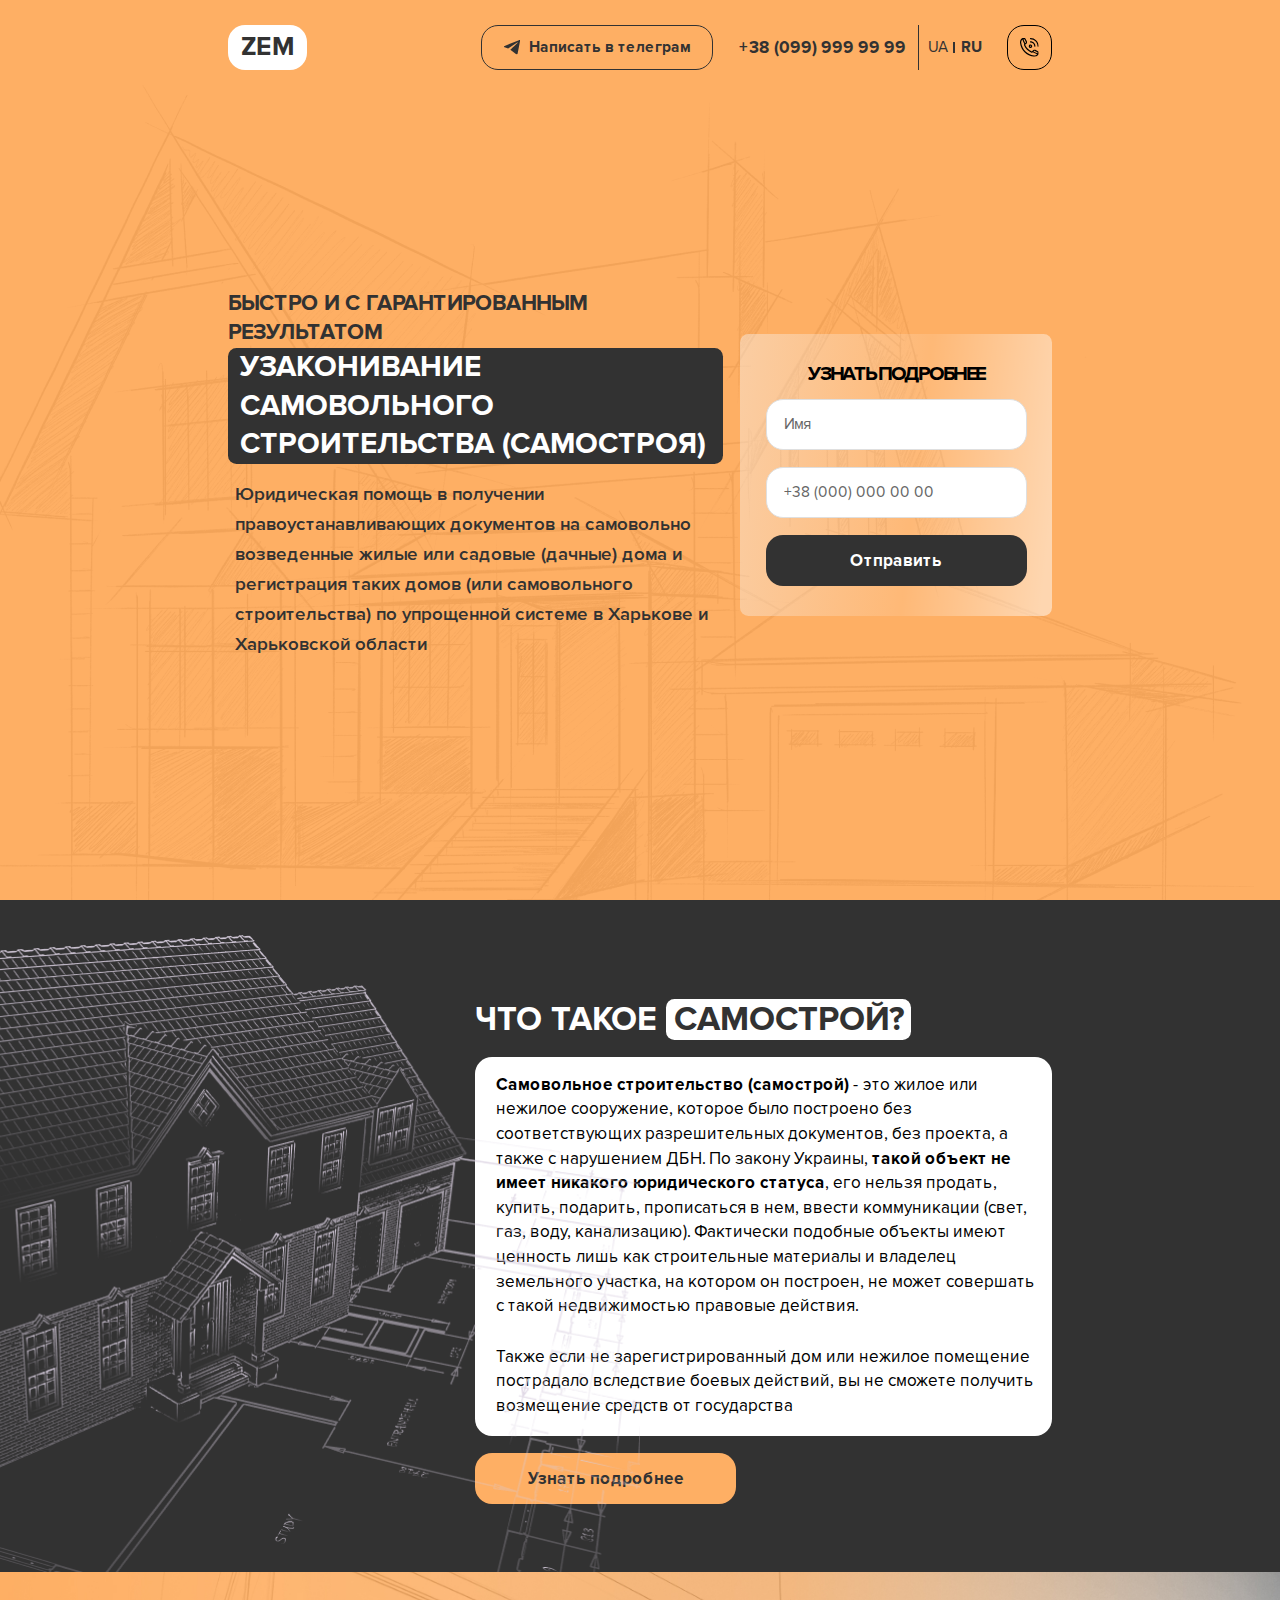
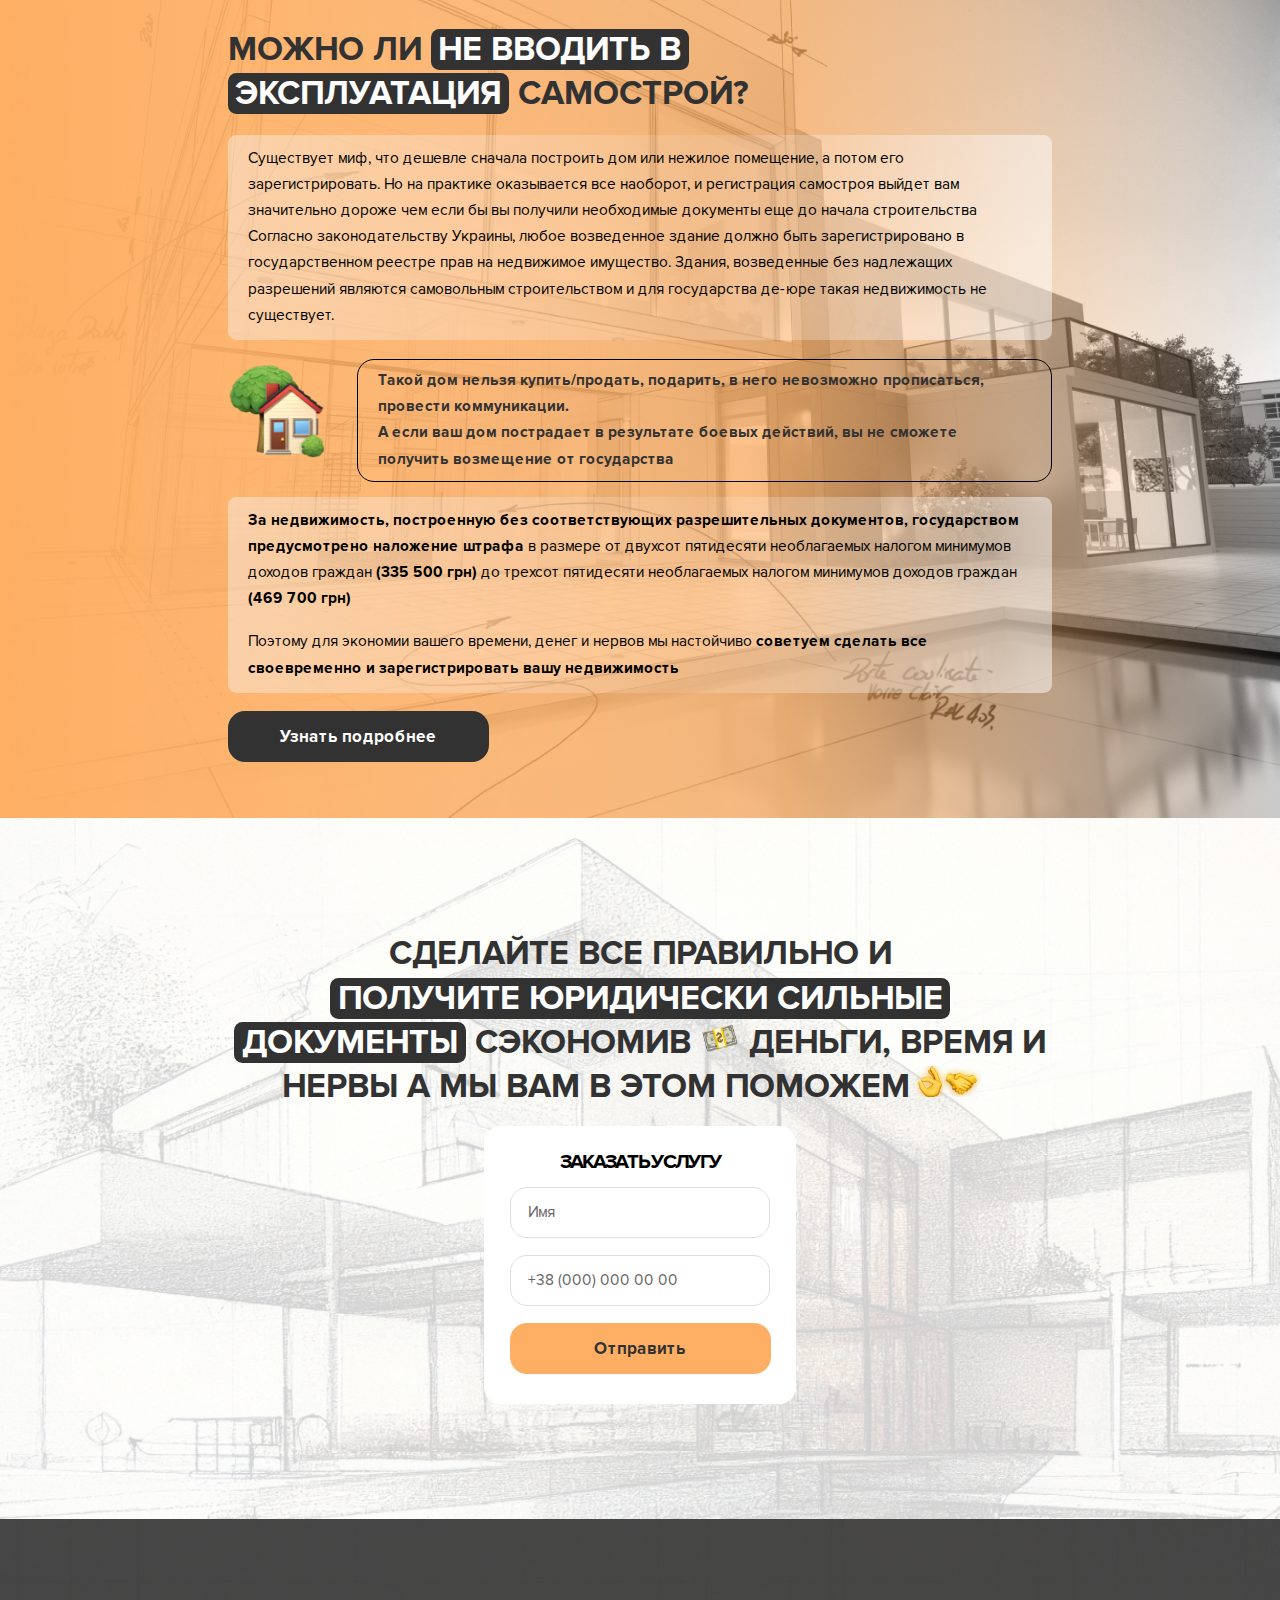
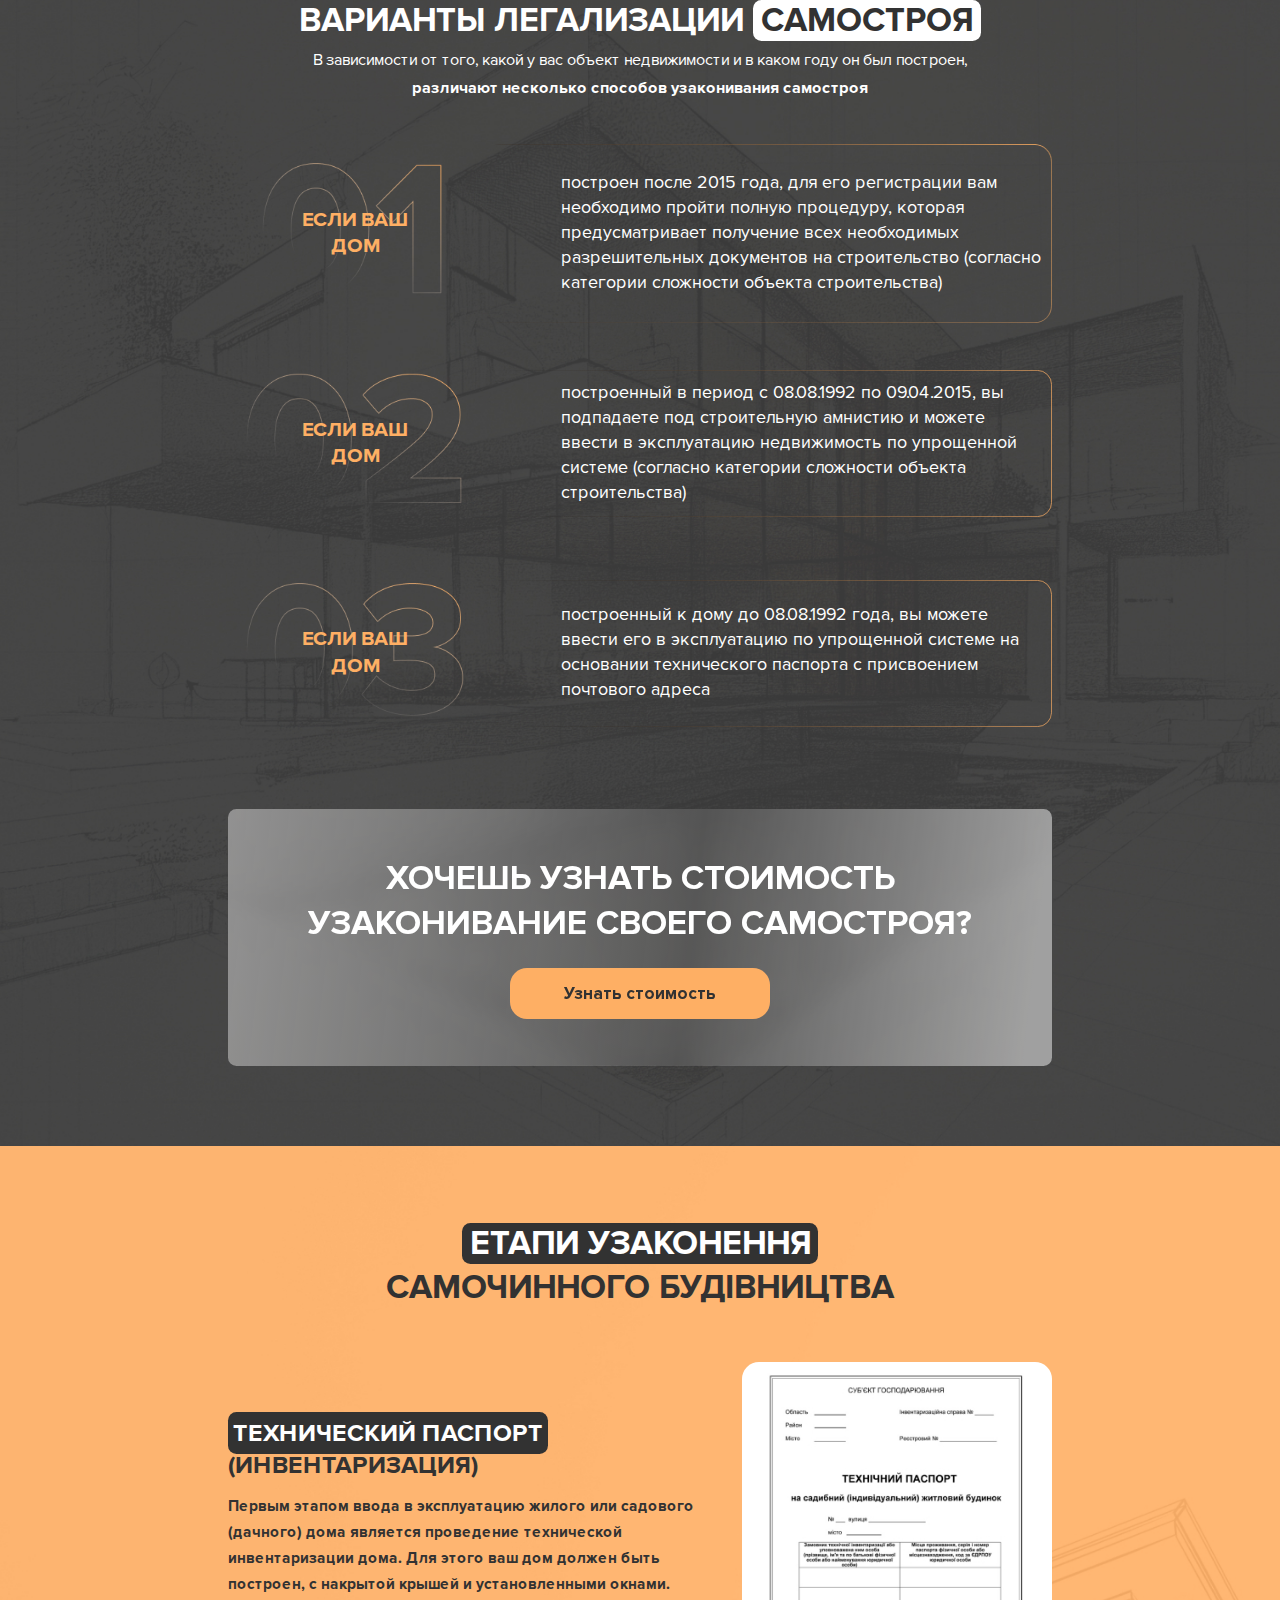
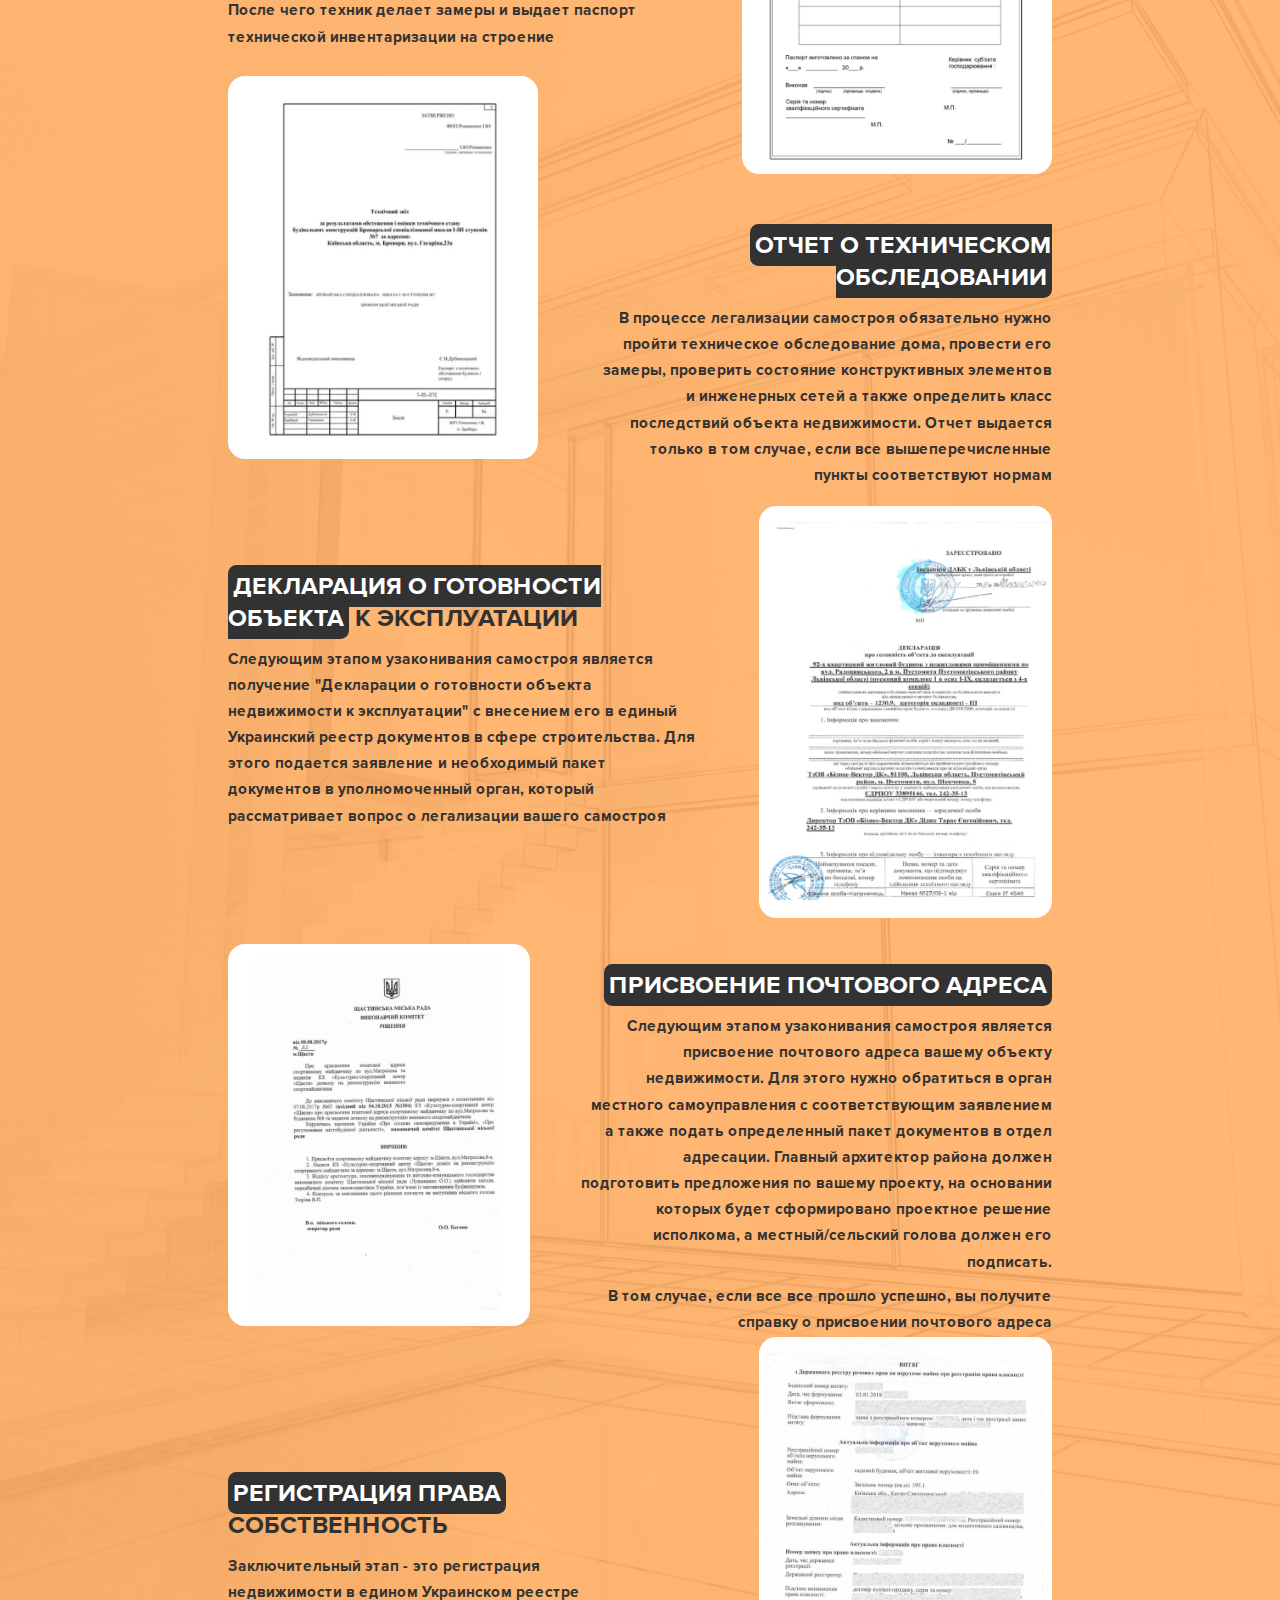
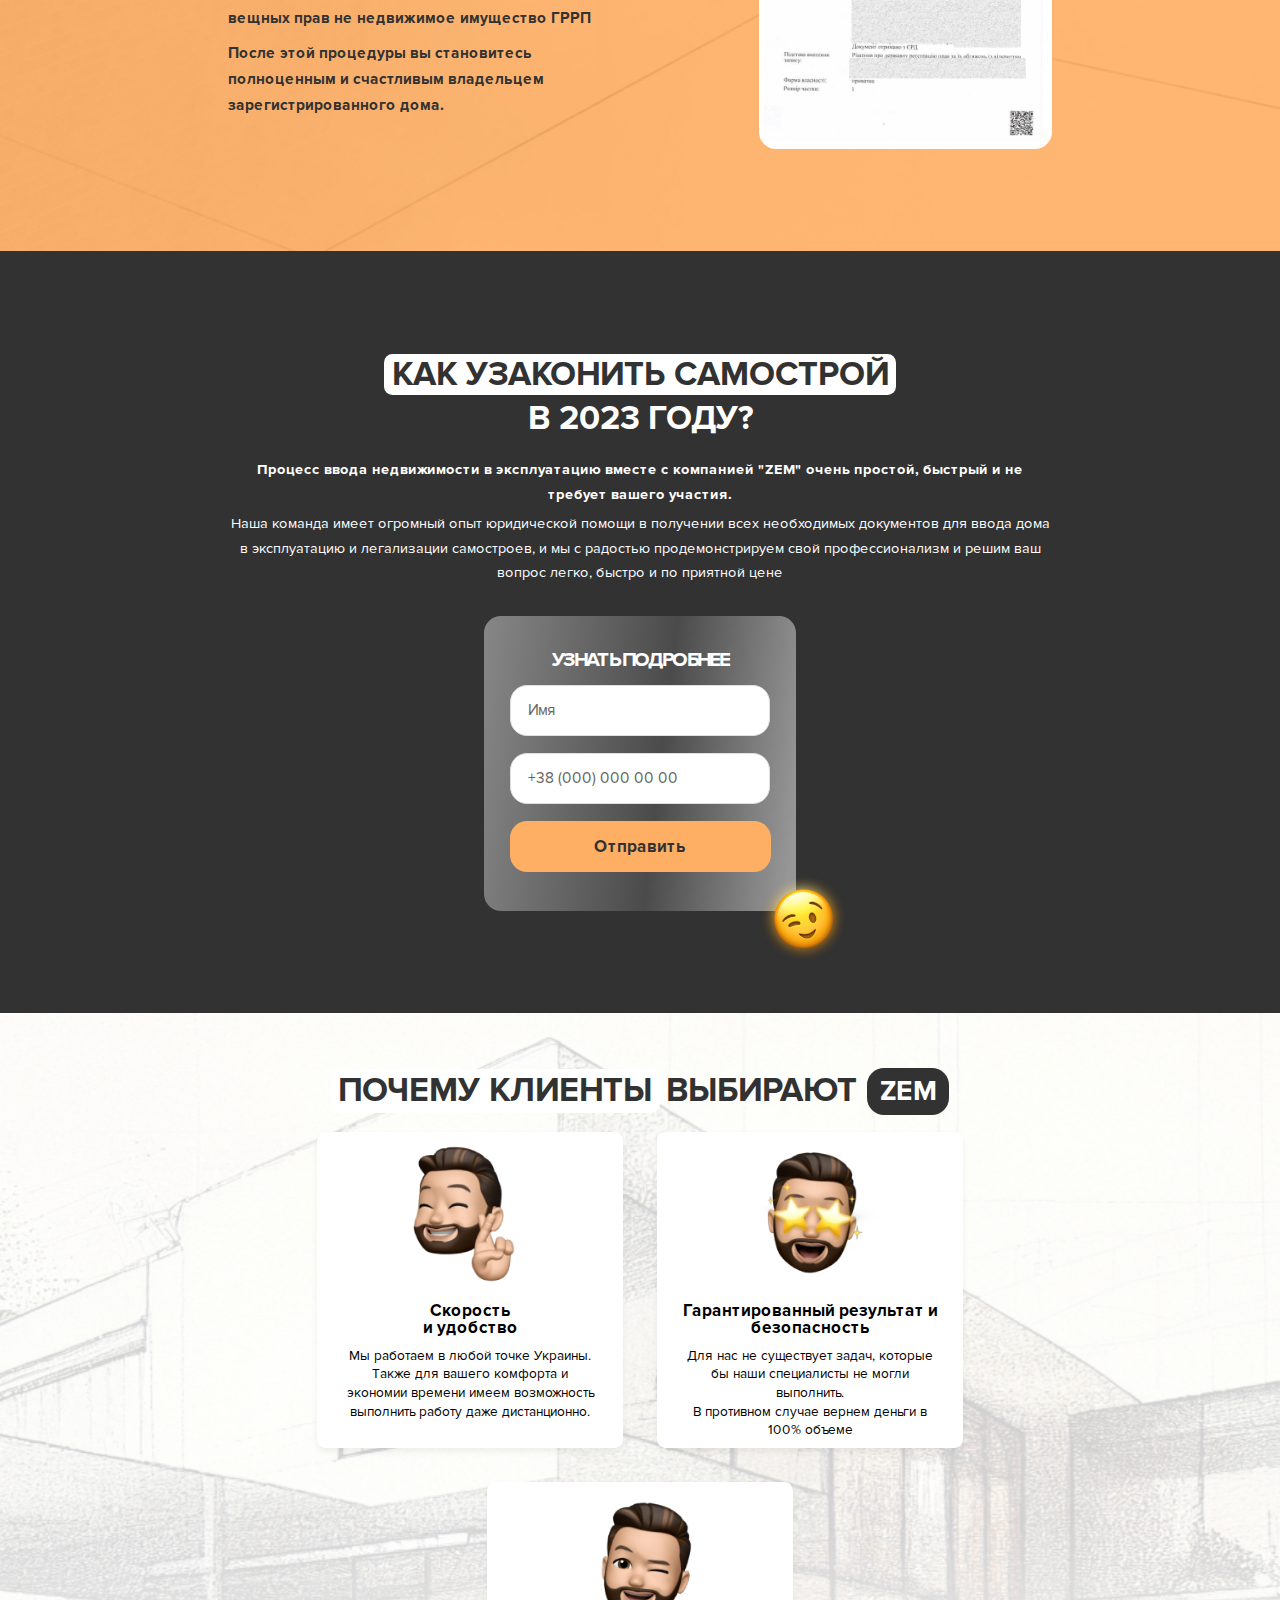
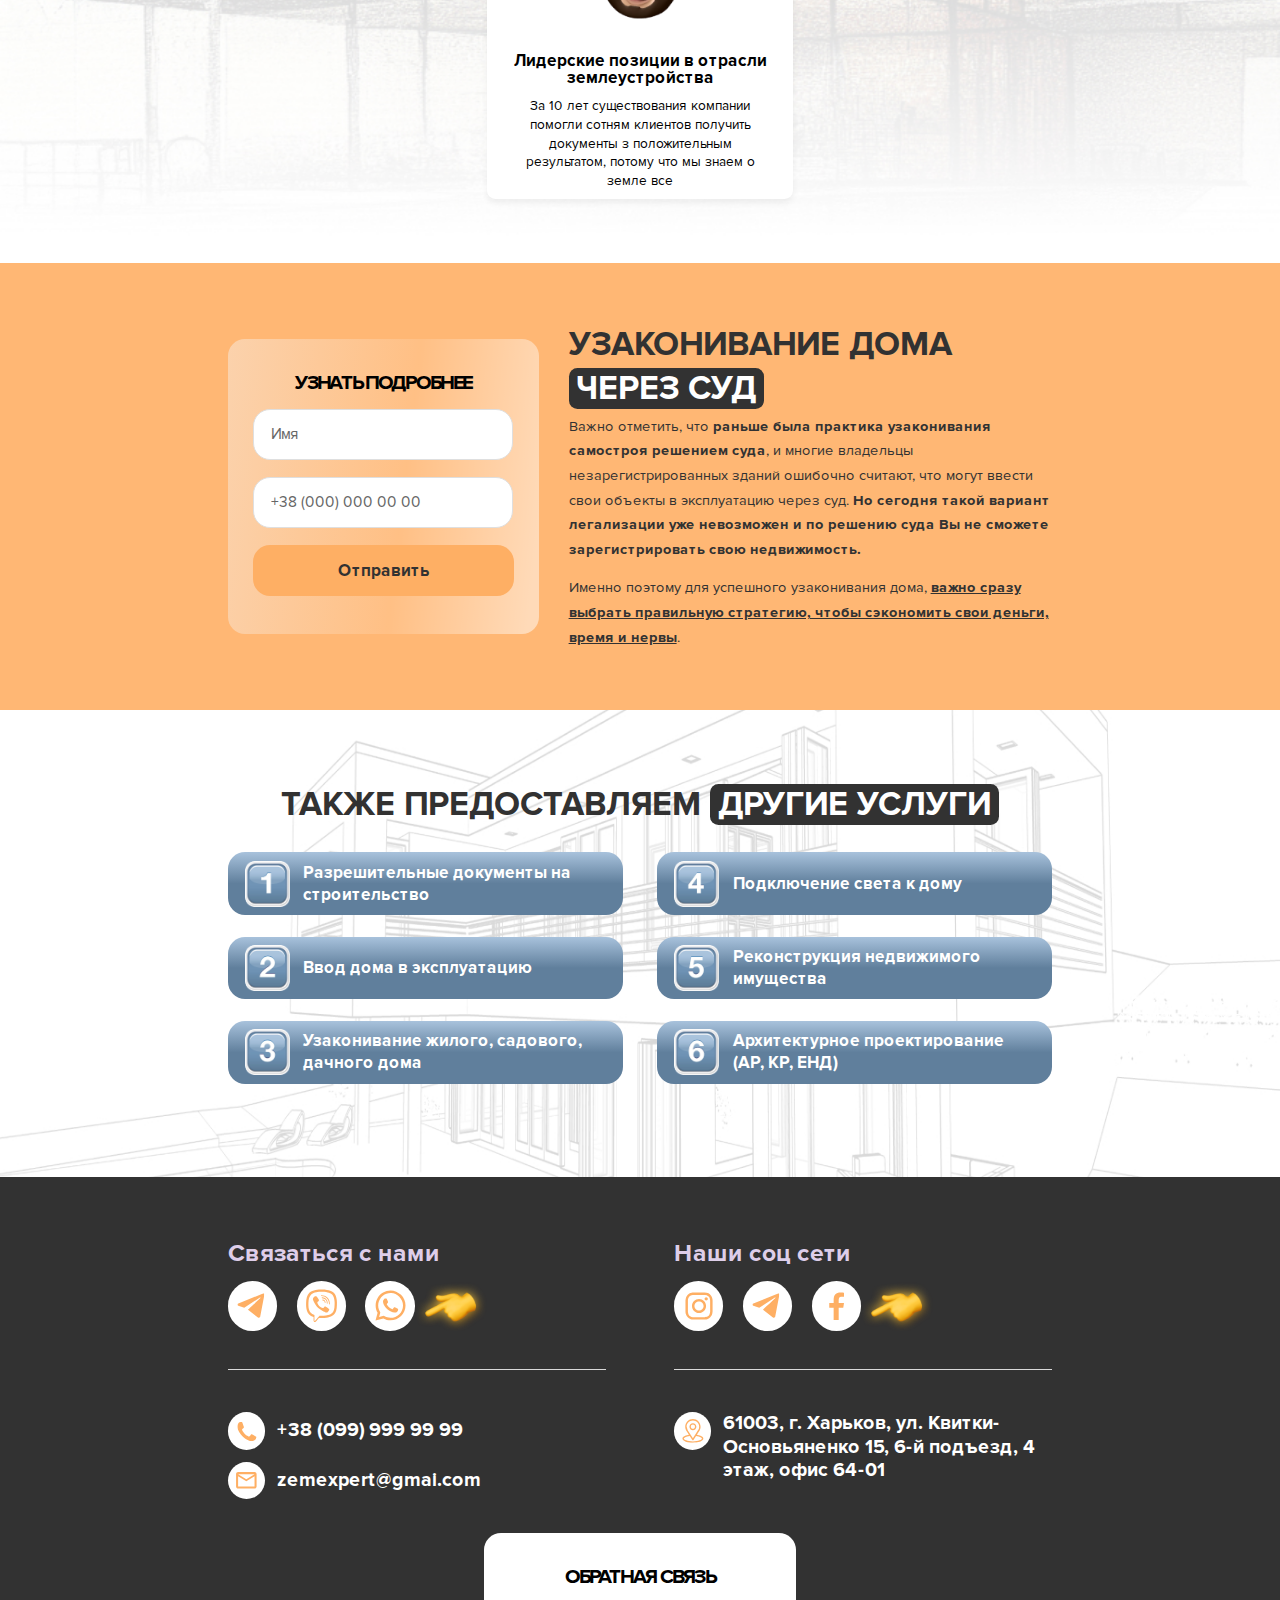
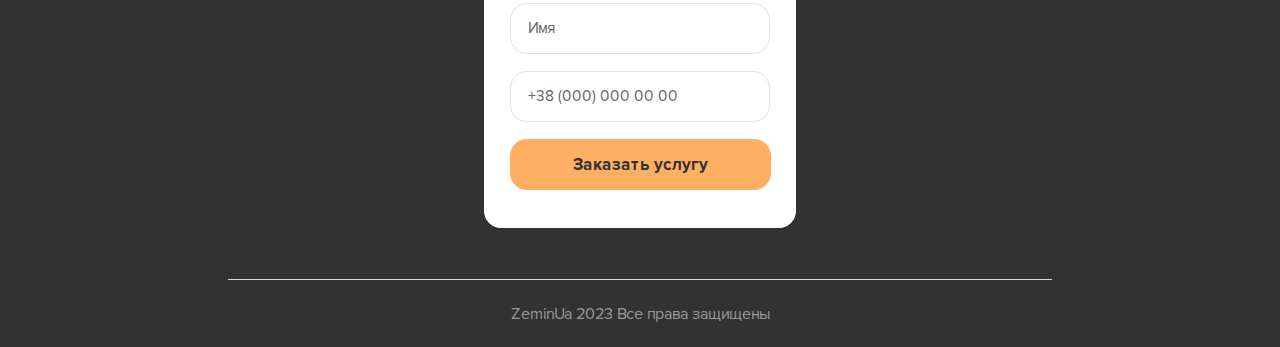
==== index_ru.html @ 2140aebc "add files" ====
<!DOCTYPE html>
<html lang="en">
<head>
    <meta charset="UTF-8">
    <meta http-equiv="X-UA-Compatible" content="IE=edge">
    <meta name="viewport" content="width=device-width, initial-scale=1.0">
    <link rel="stylesheet" href="css/style.min.css">
    <title>Главная</title>
</head>

<body>
    <svg display="none">
    <symbol id="telegram" viewBox="0 0 19 17">
        <g>
            <path
                d="M19 0.602225L15.9946 16.2923C15.9946 16.2923 15.5741 17.3801 14.4189 16.8584L7.48458 11.3526L7.45242 11.3364C8.38909 10.4654 15.6524 3.70266 15.9698 3.39612C16.4613 2.92136 16.1562 2.63873 15.5856 2.99736L4.85679 10.053L0.717638 8.61077C0.717638 8.61077 0.0662573 8.37083 0.00359284 7.84911C-0.0598962 7.32653 0.739076 7.0439 0.739076 7.0439L17.6131 0.188948C17.6131 0.188948 19 -0.44207 19 0.602225Z" />
        </g>
    </symbol>
    <symbol id="tel_1" viewBox="0 0 24 24">
        <g clip-path="url(#clip0_76_1981)">
            <path
                d="M12.7135 0.753906C12.7135 0.554994 12.7926 0.364228 12.9332 0.223576C13.0739 0.0829239 13.2646 0.00390625 13.4635 0.00390625C16.257 0.00390625 18.9361 1.11361 20.9114 3.0889C22.8867 5.06418 23.9964 7.74324 23.9964 10.5367C23.9964 10.7356 23.9173 10.9264 23.7767 11.067C23.636 11.2077 23.4453 11.2867 23.2464 11.2867C23.0474 11.2867 22.8567 11.2077 22.716 11.067C22.5754 10.9264 22.4964 10.7356 22.4964 10.5367C22.4964 5.55611 18.4444 1.50414 13.4638 1.50414C13.3653 1.50417 13.2677 1.48479 13.1766 1.4471C13.0856 1.4094 13.0029 1.35414 12.9332 1.28447C12.8635 1.2148 12.8083 1.13208 12.7706 1.04104C12.7329 0.950008 12.7135 0.852437 12.7135 0.753906ZM13.4635 5.66172C14.756 5.66318 15.9952 6.17727 16.9091 7.09119C17.823 8.00511 18.3371 9.24424 18.3385 10.5367C18.3385 10.7356 18.4176 10.9264 18.5582 11.067C18.6989 11.2077 18.8896 11.2867 19.0885 11.2867C19.2875 11.2867 19.4782 11.2077 19.6189 11.067C19.7595 10.9264 19.8385 10.7356 19.8385 10.5367C19.8385 7.02152 16.9788 4.16172 13.4635 4.16172C13.2646 4.16172 13.0739 4.24074 12.9332 4.38139C12.7926 4.52204 12.7135 4.71281 12.7135 4.91172C12.7135 5.11063 12.7926 5.3014 12.9332 5.44205C13.0739 5.5827 13.2646 5.66172 13.4635 5.66172ZM11.2464 10.5367C11.2464 10.0982 11.3765 9.66956 11.6201 9.30498C11.8638 8.9404 12.2101 8.65625 12.6152 8.48847C13.0204 8.32069 13.4662 8.27682 13.8962 8.3624C14.3263 8.44797 14.7214 8.65916 15.0314 8.96925C15.3415 9.27934 15.5526 9.6744 15.6381 10.1045C15.7237 10.5346 15.6798 10.9804 15.5119 11.3855C15.3441 11.7906 15.0599 12.1369 14.6953 12.3805C14.3307 12.6241 13.9021 12.7541 13.4635 12.7541C12.8756 12.7535 12.312 12.5196 11.8963 12.1038C11.4805 11.6881 11.2467 11.1244 11.2461 10.5365L11.2464 10.5367ZM12.7464 10.5367C12.7463 10.6786 12.7884 10.8174 12.8672 10.9354C12.946 11.0534 13.058 11.1454 13.1891 11.1997C13.3202 11.254 13.4644 11.2683 13.6036 11.2406C13.7428 11.213 13.8706 11.1447 13.971 11.0443C14.0713 10.944 14.1397 10.8162 14.1674 10.677C14.1951 10.5378 14.1809 10.3936 14.1266 10.2625C14.0723 10.1314 13.9804 10.0193 13.8624 9.94045C13.7444 9.86161 13.6057 9.81953 13.4638 9.81953C13.2736 9.81969 13.0913 9.89526 12.9567 10.0297C12.8222 10.1641 12.7465 10.3463 12.7461 10.5365L12.7464 10.5367ZM0.0098125 6.05627C0.00587698 6.02509 0.00390434 5.9937 0.00390625 5.96228C0.00390625 3.58103 0.887969 1.68081 2.56061 0.4675C2.98834 0.151922 3.51089 -0.0083678 4.042 0.0130938L5.85063 0.0717813C6.11546 0.077937 6.37339 0.157472 6.5957 0.301532C6.81801 0.445592 6.99597 0.648523 7.10978 0.887734L8.78791 4.33239C9.05193 4.86812 9.12425 5.47819 8.99278 6.06079C8.86131 6.64339 8.53402 7.16329 8.06552 7.53372L6.55863 8.73639C8.43831 12.8743 11.1257 15.5614 15.2635 17.4413L16.4662 15.9344C16.8367 15.4659 17.3566 15.1385 17.9393 15.0071C18.5219 14.8756 19.132 14.9479 19.6678 15.212L23.1124 16.8902C23.3516 17.004 23.5546 17.1819 23.6986 17.4042C23.8427 17.6265 23.9222 17.8844 23.9284 18.1493L23.9871 19.958C24.0084 20.489 23.8482 21.0114 23.5328 21.4392C22.3195 23.1118 20.4194 23.9959 18.038 23.9959C18.0067 23.9959 17.9754 23.994 17.9443 23.99C13.2116 23.3927 9.01811 21.3847 5.81673 18.1833C2.61536 14.9819 0.607375 10.7884 0.0098125 6.05627ZM17.6387 16.8703L17.3398 17.2448C18.9731 18.1581 20.6916 18.9098 22.4709 19.4891L22.4299 18.2266L19.0107 16.5607C18.7816 16.445 18.5194 16.4126 18.2691 16.4691C18.0187 16.5256 17.7959 16.6674 17.6387 16.8703ZM5.7737 1.57033L4.49706 1.52889C5.03833 3.23823 5.7955 4.96014 6.75442 6.66128L7.12989 6.36156C7.33274 6.20437 7.47456 5.98148 7.53101 5.73114C7.58746 5.4808 7.55503 5.21861 7.43927 4.98958L5.7737 1.57033ZM1.50405 5.91564C2.65192 14.847 9.15306 21.3481 18.0844 22.496C19.7808 22.4866 21.1042 21.9572 22.0263 20.9216C20.0677 20.2859 18.1792 19.4516 16.3903 18.4318C16.1869 18.6751 15.9094 18.8451 15.6003 18.9157C15.2911 18.9864 14.9673 18.9538 14.6785 18.823C10.2152 16.8039 7.19608 13.7848 5.17689 9.32144C5.04605 9.03249 5.0135 8.70862 5.08421 8.39942C5.15492 8.09021 5.32501 7.81269 5.56844 7.60933C4.50213 5.75045 3.66278 3.86195 3.0677 1.98344C2.03908 2.90509 1.51352 4.22505 1.50405 5.91564Z" />
        </g>
        <defs>
            <clipPath id="clip0_76_1981">
                <rect width="24" height="24" fill="white" />
            </clipPath>
        </defs>
    </symbol>
    <symbol id="viber" viewBox="0 0 24 24">
        <g id="SVGRepo_bgCarrier" stroke-width="0" />

        <g id="SVGRepo_tracerCarrier" stroke-linecap="round" stroke-linejoin="round" />

        <g id="SVGRepo_iconCarrier">

            <path
                d="M12.743 13.455s.356.03.547-.206l.374-.47c.18-.232.614-.38 1.04-.144a11.005 11.005 0 0 1 .928.593c.282.207.86.69.862.69.276.233.34.574.152.934l-.002.008a3.896 3.896 0 0 1-.777.957l-.007.005q-.401.335-.789.381a.522.522 0 0 1-.115.008 1.05 1.05 0 0 1-.335-.052l-.009-.012c-.398-.113-1.062-.394-2.169-1.004a12.917 12.917 0 0 1-1.822-1.204 9.553 9.553 0 0 1-.82-.727l-.027-.027-.028-.028-.028-.027-.027-.028a9.553 9.553 0 0 1-.727-.82A12.93 12.93 0 0 1 7.76 10.46c-.61-1.107-.891-1.77-1.004-2.17l-.012-.008a1.05 1.05 0 0 1-.051-.335.506.506 0 0 1 .007-.115q.048-.387.382-.79l.005-.007a3.888 3.888 0 0 1 .957-.777l.007-.001c.36-.188.702-.124.934.15.002.001.484.58.69.862a11.005 11.005 0 0 1 .593.929c.237.425.089.86-.144 1.04l-.47.373c-.237.192-.206.548-.206.548s.696 2.633 3.295 3.296zm-.878-7.875a.253.253 0 0 0-.256.252.253.253 0 0 0 .252.254c1.353.01 2.454.447 3.356 1.326.894.872 1.351 2.057 1.363 3.611a.253.253 0 0 0 .254.252.253.253 0 0 0 .252-.255c-.013-1.654-.517-2.996-1.516-3.97-.99-.965-2.242-1.46-3.705-1.47Zm.463 1.313a.253.253 0 0 0-.271.234.253.253 0 0 0 .234.271c.966.071 1.682.387 2.205.957.524.573.773 1.27.754 2.141a.253.253 0 0 0 .248.258.253.253 0 0 0 .258-.246c.021-.978-.276-1.827-.887-2.494-.617-.674-1.48-1.044-2.54-1.121Zm.379 1.357a.253.253 0 0 0-.266.24.253.253 0 0 0 .239.266c.436.023.73.146.93.351.198.206.32.516.343.971a.253.253 0 0 0 .264.24.253.253 0 0 0 .24-.263c-.027-.537-.18-.984-.484-1.3-.305-.314-.743-.478-1.266-.505Zm6.636-4.3c-.497-.458-2.506-1.916-6.98-1.936 0 0-5.275-.318-7.847 2.041-1.431 1.432-1.935 3.527-1.988 6.125-.053 2.597-.122 7.465 4.57 8.785h.005L7.1 20.98s-.03.815.507.981c.65.202 1.03-.418 1.65-1.086.341-.367.811-.905 1.165-1.317 3.21.27 5.678-.347 5.958-.439.648-.21 4.315-.68 4.91-5.547.616-5.017-.297-8.19-1.947-9.621Zm.544 9.262c-.504 4.064-3.478 4.32-4.026 4.496-.233.075-2.401.614-5.127.436 0 0-2.031 2.45-2.666 3.088-.099.1-.215.14-.293.12-.11-.027-.14-.156-.138-.345l.017-3.347s-.002 0 0 0c-3.97-1.102-3.738-5.246-3.693-7.415.045-2.17.453-3.947 1.664-5.143C7.8 3.132 12.28 3.426 12.28 3.426c3.784.017 5.598 1.157 6.018 1.538 1.396 1.196 2.108 4.056 1.588 8.247z"
                class="cls-1" style="stroke-width:.0300125" />

        </g>
    </symbol>
    <symbol id="whatsapp" viewBox="0 0 24 24">
        <g id="SVGRepo_bgCarrier" stroke-width="0" />

        <g id="SVGRepo_tracerCarrier" stroke-linecap="round" stroke-linejoin="round" />

        <g id="SVGRepo_iconCarrier">
            <path
                d="M17.6 6.31999C16.8669 5.58141 15.9943 4.99596 15.033 4.59767C14.0716 4.19938 13.0406 3.99622 12 3.99999C10.6089 4.00135 9.24248 4.36819 8.03771 5.06377C6.83294 5.75935 5.83208 6.75926 5.13534 7.96335C4.4386 9.16745 4.07046 10.5335 4.06776 11.9246C4.06507 13.3158 4.42793 14.6832 5.12 15.89L4 20L8.2 18.9C9.35975 19.5452 10.6629 19.8891 11.99 19.9C14.0997 19.9001 16.124 19.0668 17.6222 17.5816C19.1205 16.0965 19.9715 14.0796 19.99 11.97C19.983 10.9173 19.7682 9.87634 19.3581 8.9068C18.948 7.93725 18.3505 7.05819 17.6 6.31999ZM12 18.53C10.8177 18.5308 9.65701 18.213 8.64 17.61L8.4 17.46L5.91 18.12L6.57 15.69L6.41 15.44C5.55925 14.0667 5.24174 12.429 5.51762 10.8372C5.7935 9.24545 6.64361 7.81015 7.9069 6.80322C9.1702 5.79628 10.7589 5.28765 12.3721 5.37368C13.9853 5.4597 15.511 6.13441 16.66 7.26999C17.916 8.49818 18.635 10.1735 18.66 11.93C18.6442 13.6859 17.9355 15.3645 16.6882 16.6006C15.441 17.8366 13.756 18.5301 12 18.53ZM15.61 13.59C15.41 13.49 14.44 13.01 14.26 12.95C14.08 12.89 13.94 12.85 13.81 13.05C13.6144 13.3181 13.404 13.5751 13.18 13.82C13.07 13.96 12.95 13.97 12.75 13.82C11.6097 13.3694 10.6597 12.5394 10.06 11.47C9.85 11.12 10.26 11.14 10.64 10.39C10.6681 10.3359 10.6827 10.2759 10.6827 10.215C10.6827 10.1541 10.6681 10.0941 10.64 10.04C10.64 9.93999 10.19 8.95999 10.03 8.56999C9.87 8.17999 9.71 8.23999 9.58 8.22999H9.19C9.08895 8.23154 8.9894 8.25465 8.898 8.29776C8.8066 8.34087 8.72546 8.403 8.66 8.47999C8.43562 8.69817 8.26061 8.96191 8.14676 9.25343C8.03291 9.54495 7.98287 9.85749 8 10.17C8.0627 10.9181 8.34443 11.6311 8.81 12.22C9.6622 13.4958 10.8301 14.5293 12.2 15.22C12.9185 15.6394 13.7535 15.8148 14.58 15.72C14.8552 15.6654 15.1159 15.5535 15.345 15.3915C15.5742 15.2296 15.7667 15.0212 15.91 14.78C16.0428 14.4856 16.0846 14.1583 16.03 13.84C15.94 13.74 15.81 13.69 15.61 13.59Z" />
        </g>
    </symbol>
    <symbol id="instagram" viewBox="0 0 30 30">
        <g>
            <path
                d="M15 3.12048C18.8434 3.12048 19.3675 3.12048 20.9398 3.12048C22.3374 3.12048 23.0361 3.46988 23.5602 3.64458C24.259 3.99398 24.7831 4.16868 25.3072 4.69277C25.8313 5.21687 26.1807 5.74097 26.3554 6.43976C26.5301 6.96386 26.7048 7.66265 26.8795 9.06024C26.8795 10.6325 26.8795 10.9819 26.8795 15C26.8795 19.0181 26.8795 19.3675 26.8795 20.9398C26.8795 22.3374 26.5301 23.0361 26.3554 23.5602C26.006 24.259 25.8313 24.7831 25.3072 25.3072C24.7831 25.8313 24.259 26.1807 23.5602 26.3554C23.0361 26.5301 22.3374 26.7048 20.9398 26.8795C19.3675 26.8795 19.0181 26.8795 15 26.8795C10.9819 26.8795 10.6325 26.8795 9.06024 26.8795C7.66265 26.8795 6.96386 26.5301 6.43976 26.3554C5.74097 26.006 5.21687 25.8313 4.69277 25.3072C4.16868 24.7831 3.81928 24.259 3.64458 23.5602C3.46988 23.0361 3.29518 22.3374 3.12048 20.9398C3.12048 19.3675 3.12048 19.0181 3.12048 15C3.12048 10.9819 3.12048 10.6325 3.12048 9.06024C3.12048 7.66265 3.46988 6.96386 3.64458 6.43976C3.99398 5.74097 4.16868 5.21687 4.69277 4.69277C5.21687 4.16868 5.74097 3.81928 6.43976 3.64458C6.96386 3.46988 7.66265 3.29518 9.06024 3.12048C10.6325 3.12048 11.1566 3.12048 15 3.12048ZM15 0.5C10.9819 0.5 10.6325 0.5 9.06024 0.5C7.48795 0.5 6.43976 0.849399 5.56627 1.1988C4.69277 1.54819 3.81928 2.07229 2.94578 2.94578C2.07229 3.81928 1.72289 4.51807 1.1988 5.56627C0.849399 6.43976 0.674699 7.48795 0.5 9.06024C0.5 10.6325 0.5 11.1566 0.5 15C0.5 19.0181 0.5 19.3675 0.5 20.9398C0.5 22.512 0.849399 23.5602 1.1988 24.4337C1.54819 25.3072 2.07229 26.1807 2.94578 27.0542C3.81928 27.9277 4.51807 28.2771 5.56627 28.8012C6.43976 29.1506 7.48795 29.3253 9.06024 29.5C10.6325 29.5 11.1566 29.5 15 29.5C18.8434 29.5 19.3675 29.5 20.9398 29.5C22.512 29.5 23.5602 29.1506 24.4337 28.8012C25.3072 28.4518 26.1807 27.9277 27.0542 27.0542C27.9277 26.1807 28.2771 25.4819 28.8012 24.4337C29.1506 23.5602 29.3253 22.512 29.5 20.9398C29.5 19.3675 29.5 18.8434 29.5 15C29.5 11.1566 29.5 10.6325 29.5 9.06024C29.5 7.48795 29.1506 6.43976 28.8012 5.56627C28.4518 4.69277 27.9277 3.81928 27.0542 2.94578C26.1807 2.07229 25.4819 1.72289 24.4337 1.1988C23.5602 0.849399 22.512 0.674699 20.9398 0.5C19.3675 0.5 19.0181 0.5 15 0.5Z" />
            <path
                d="M15 7.48795C10.8072 7.48795 7.48795 10.8072 7.48795 15C7.48795 19.1928 10.8072 22.512 15 22.512C19.1928 22.512 22.512 19.1928 22.512 15C22.512 10.8072 19.1928 7.48795 15 7.48795ZM15 19.8916C12.3795 19.8916 10.1084 17.7952 10.1084 15C10.1084 12.3795 12.2048 10.1084 15 10.1084C17.6205 10.1084 19.8916 12.2048 19.8916 15C19.8916 17.6205 17.6205 19.8916 15 19.8916Z" />
            <path
                d="M22.6867 9.06024C23.6516 9.06024 24.4337 8.27809 24.4337 7.31325C24.4337 6.34842 23.6516 5.56627 22.6867 5.56627C21.7219 5.56627 20.9398 6.34842 20.9398 7.31325C20.9398 8.27809 21.7219 9.06024 22.6867 9.06024Z" />
        </g>
    </symbol>
    <symbol id="telegram" viewBox="0 0 18 34">
        <g>
            <path
                d="M11.4035 18.5286H16.8007L17.6481 13.0124H11.4024V9.99755C11.4024 7.70605 12.1467 5.67406 14.2772 5.67406H17.7008V0.860234C17.0993 0.778513 15.8271 0.599609 13.4232 0.599609C8.40366 0.599609 5.46085 3.26659 5.46085 9.34268V13.0124H0.300781V18.5286H5.46085V33.6901C6.48277 33.8447 7.51785 33.9496 8.58038 33.9496C9.54083 33.9496 10.4782 33.8613 11.4035 33.7354V18.5286Z" />
        </g>
    </symbol>
    <symbol id="tel_2" viewBox="0 0 32 32">
        <g id="SVGRepo_bgCarrier" stroke-width="0" />

        <g id="SVGRepo_tracerCarrier" stroke-linecap="round" stroke-linejoin="round" />

        <g id="SVGRepo_iconCarrier">
            <title>phone</title>
            <path
                d="M0 10.375c0 0.938 0.344 1.969 0.781 3.063s1 2.125 1.438 2.906c1.188 2.063 2.719 4.094 4.469 5.781s3.813 3.094 6.125 3.938c1.344 0.531 2.688 1.125 4.188 1.125 0.75 0 1.813-0.281 2.781-0.688 0.938-0.406 1.781-1.031 2.094-1.781 0.125-0.281 0.281-0.656 0.375-1.094 0.094-0.406 0.156-0.813 0.156-1.094 0-0.156 0-0.313-0.031-0.344-0.094-0.188-0.313-0.344-0.563-0.5-0.563-0.281-0.656-0.375-1.5-0.875-0.875-0.5-1.781-1.063-2.563-1.469-0.375-0.219-0.625-0.313-0.719-0.313-0.5 0-1.125 0.688-1.656 1.438-0.563 0.75-1.188 1.438-1.625 1.438-0.219 0-0.438-0.094-0.688-0.25s-0.5-0.281-0.656-0.375c-2.75-1.563-4.594-3.406-6.156-6.125-0.188-0.313-0.625-0.969-0.625-1.313 0-0.406 0.563-0.875 1.125-1.375 0.531-0.469 1.094-1.031 1.094-1.719 0-0.094-0.063-0.375-0.188-0.781-0.281-0.813-0.656-1.75-0.969-2.656-0.156-0.438-0.281-0.75-0.313-0.906-0.063-0.094-0.094-0.219-0.125-0.375s-0.094-0.281-0.125-0.406c-0.094-0.281-0.25-0.5-0.406-0.625-0.156-0.063-0.531-0.156-0.906-0.188-0.375 0-0.813-0.031-1-0.031-0.094 0-0.219 0-0.344 0.031h-0.406c-1 0.438-1.719 1.313-2.25 2.344-0.5 1.031-0.813 2.188-0.813 3.219z" />
        </g>
    </symbol>
    <symbol id="email" viewBox="0 0 24 24">
        <g>
            <path fill="none" d="M0 0h24v24H0V0z"></path>
            <path
                d="M22 6c0-1.1-.9-2-2-2H4c-1.1 0-2 .9-2 2v12c0 1.1.9 2 2 2h16c1.1 0 2-.9 2-2V6zm-2 0l-8 5-8-5h16zm0 12H4V8l8 5 8-5v10z">
            </path>
        </g>
    </symbol>
    <symbol id="facebook" viewBox="0 0 18 34">
        <g>
            <path
                d="M11.4035 18.5286H16.8007L17.6481 13.0124H11.4024V9.99755C11.4024 7.70605 12.1467 5.67406 14.2772 5.67406H17.7008V0.860234C17.0993 0.778513 15.8271 0.599609 13.4232 0.599609C8.40366 0.599609 5.46085 3.26659 5.46085 9.34268V13.0124H0.300781V18.5286H5.46085V33.6901C6.48277 33.8447 7.51785 33.9496 8.58038 33.9496C9.54083 33.9496 10.4782 33.8613 11.4035 33.7354V18.5286Z" />
        </g>
    </symbol>
    <symbol id="point" viewBox="0 0 27 27">
        <g>
            <path
                d="M18.0075 17.8392C20.8807 13.3308 20.5195 13.8933 20.6023 13.7757C21.6483 12.3003 22.2012 10.5639 22.2012 8.75391C22.2012 3.95402 18.3062 0 13.5 0C8.7095 0 4.79883 3.94622 4.79883 8.75391C4.79883 10.5627 5.3633 12.3446 6.44361 13.8399L8.99237 17.8393C6.26732 18.2581 1.63477 19.506 1.63477 22.2539C1.63477 23.2556 2.28857 24.6831 5.40327 25.7955C7.57814 26.5722 10.4536 27 13.5 27C19.1966 27 25.3652 25.3931 25.3652 22.2539C25.3652 19.5055 20.7381 18.2589 18.0075 17.8392ZM7.76508 12.9698L7.73782 12.9298L6.38086 8.75391C6.38086 4.79788 9.56633 1.58203 13.5 1.58203C17.4255 1.58203 20.6191 4.7993 20.6191 8.75391C20.6191 10.2297 20.1698 11.6457 19.3195 12.8498C19.2432 12.9503 19.6408 12.3327 13.5 21.9686L7.76508 12.9698ZM13.5 25.418C7.27766 25.418 3.2168 23.589 3.2168 22.2539C3.2168 21.3566 5.30339 19.8811 9.92714 19.306L12.8329 23.8656C12.9781 24.0935 13.2297 24.2314 13.4999 24.2314C13.7702 24.2314 14.0218 24.0934 14.167 23.8656L17.0727 19.306C21.6966 19.8811 23.7832 21.3566 23.7832 22.2539C23.7832 23.5776 19.7589 25.418 13.5 25.418Z" />
            <path
                d="M13.5 4.79883C11.3192 4.79883 9.54492 6.57308 9.54492 8.75391C9.54492 10.9347 11.3192 12.709 13.5 12.709C15.6808 12.709 17.4551 10.9347 17.4551 8.75391C17.4551 6.57308 15.6808 4.79883 13.5 4.79883ZM13.5 11.127C12.1915 11.127 11.127 10.0624 11.127 8.75391C11.127 7.44541 12.1915 6.38086 13.5 6.38086C14.8085 6.38086 15.873 7.44541 15.873 8.75391C15.873 10.0624 14.8085 11.127 13.5 11.127Z" />
        </g>
    </symbol>
</svg>
    <div id="popup" class="popup">
        <div class="popup__body">
            <div class="popup__content">
                <a href="#" class="popup__close close-popup"></a>
                <form action="#" class="popup__form form popup__form_1 form-popup">
                    <h3 class="form__title">Узнать подробнее</h3>
                    <input type='text' name='name' class='form__input _req' placeholder="Имя" required>
                    <input type='tel' name='tel' class='form__input _req' placeholder="+38 (000) 000 00 00" required>
                    <input type='text' name='hidden' class='form__input_hidden'>
                    <button type='submit' class='form__btn btn'>Отправить</button>
                </form>
            </div>
        </div>
    </div>
    <div class="popup-done">
        <div class="popup-done__body">
            <div class="popup-done__content">
                <a href="#" class="popup-done__close close-popup-done"></a>
                <div class="popup-done__message message">
                    <div class="message__title">Вы непревзойденные</div>
                    <div class="message__text">
                        Спасибо за обращение. Мы свяжемся с вами в ближайшее время
                    </div>
                    <div class="message__image">
                        <iframe src="https://gifer.com/embed/PWqs" width="100%" height="100%"
                            style='position:absolute;top:0;left:0;' frameBorder="0" allowFullScreen></iframe>
                    </div>
                </div>
            </div>
        </div>
    </div>
    <div class="wrapper">
        <div class="content">
            <header class="header">
                <div class="header__container container">
                    <div class="header__row">
                        <a href="" class="header__logo logo" data-da="header__body, 0, 767">ZEM</a>
                        <div class="header__body">
                            <a href="" class="header__telegram telegram-header">
                                <svg class="telegram-header__icon">
                                    <use xlink:href="#telegram"></use>
                                </svg>
                                <span>Написать в телеграм</span>
                            </a>
                            <a href="tel:+380999999999" class="header__phone phone-header">
                                <svg class="phone-header__icon phone-icon-header">
                                    <use xlink:href="#tel_1"></use>
                                </svg>
                                <span>+38 (099) 999 99 99</span>
                            </a>
                            <nav class="header__language language">
                                <ul class="language__list">
                                    <li class="language__item">
                                        <a href="index.html" class="language__link">UA</a>
                                    </li>
                                    <li class="language__item">
                                        <a href="index_ru.html" class="language__link active">RU</a>
                                    </li>
                                </ul>
                            </nav>
                            <a href="tel:380999999999" class="header__phone-only-icon phone-only-icon-header">
                                <svg class="phone-only-icon-header__icon phone-icon-header">
                                    <use xlink:href="#tel_1"></use>
                                </svg>
                            </a>
                        </div>
                    </div>
                </div>
            </header>
            <main>
                <section class="main">
                    <div class="main__block-1">
                        <div class="main__image main__image_1 image-bg ibg">
                            <img src="img/bg-images/bg-1.png" alt="bg">
                        </div>
                    </div>
                    <div class="main__block-2">
                        <div data-speed=".6" class="main__image main__image_2 image-bg ibg">
                            <img src="img/bg-images/bg-2.png" alt="bg">
                        </div>
                        <div class="main__container container">
                            <div class="main__row">
                                <div class="main__content">
                                    <h1 class="main__title">
                                        Быстро и с гарантированным результатом
                                        <span>
                                            УЗАКОНИВАНИЕ САМОВОЛЬНОГО СТРОИТЕЛЬСТВА (САМОСТРОЯ)
                                        </span>
                                    </h1>
                                    <div class="main__subtitle">
                                        Юридическая помощь в получении правоустанавливающих документов на самовольно
                                        возведенные жилые или садовые (дачные) дома и регистрация таких домов (или
                                        самовольного строительства) по упрощенной системе в Харькове и Харьковской
                                        области
                                    </div>
                                    <a href="" class="main__btn btn popup-click">Заказать услугу</a>
                                </div>
                                <form action="#" class="main__form form">
                                    <h3 class="form__title">Узнать подробнее</h3>
                                    <input type='text' name='name' class='form__input _req' placeholder="Имя" required>
                                    <input type='tel' name='tel' class='form__input _req'
                                        placeholder="+38 (000) 000 00 00" required>
                                    <input type='text' name='hidden' class='form__input_hidden'>
                                    <button type='submit' class='form__btn btn'>Отправить</button>
                                </form>
                            </div>
                        </div>
                    </div>
                </section>
                <section class="about">
                    <div data-speed=".6" class="about__image ibg">
                        <img src="img/bg-images/bg-3.png" alt="bg">
                    </div>
                    <div class="about__container container">
                        <div class="about__body">
                            <div class="about__content">
                                <h2 class="about__title title title_color">
                                    Что такое <span>самострой?</span>
                                </h2>
                                <div class="about__text">
                                    <p>
                                        <span>Самовольное строительство (самострой)</span> - это жилое или нежилое
                                        сооружение, которое было построено без соответствующих разрешительных
                                        документов, без проекта, а также с нарушением ДБН. По закону Украины,
                                        <span>такой объект не имеет никакого юридического статуса</span>, его нельзя
                                        продать, купить, подарить, прописаться в нем, ввести коммуникации (свет,
                                        газ, воду, канализацию). Фактически подобные объекты имеют ценность лишь как
                                        строительные
                                        материалы и владелец земельного участка, на котором он построен, не может
                                        совершать с такой недвижимостью правовые действия. 
                                    </p>
                                    <p>
                                        Также если не зарегистрированный дом или нежилое помещение пострадало
                                        вследствие
                                        боевых действий, вы не сможете получить возмещение средств от государства
                                    </p>

                                </div>
                                <a href="" class="about__btn btn popup-click">Узнать подробнее</a>
                            </div>
                        </div>
                    </div>
                </section>
                <section class="possible-block">
                    <div data-speed=".75" class="possible-block__image ibg">
                        <img src="img/bg-images/bg-4.jpg" alt="bg">
                    </div>
                    <div class="possible-block__container container">
                        <div class="possible-block__body">
                            <h2 class="possible-block__title title title_black">
                                Можно ли <span>не вводить в</span><br> <span>эксплуатация</span> самострой?
                            </h2>
                            <div class="possible-block__text">
                                Существует миф, что дешевле сначала построить дом или нежилое помещение, а потом его
                                зарегистрировать. Но на практике оказывается все наоборот, и регистрация самостроя
                                выйдет вам
                                значительно дороже чем если бы вы получили необходимые документы еще до начала
                                строительства
                                Согласно законодательству Украины, любое возведенное здание должно быть зарегистрировано
                                в
                                государственном реестре прав на недвижимое имущество. Здания, возведенные без надлежащих
                                разрешений являются самовольным строительством и для государства де-юре такая
                                недвижимость не существует.
                            </div>
                            <div class="possible-block__other-text other-text-possible-block">
                                <div class="other-text-possible-block__image">
                                    <img src="img/other-images/house.png" alt="house">
                                </div>
                                <div class="other-text-possible-block__content">
                                    <p>
                                        Такой дом нельзя купить/продать, подарить, в него невозможно
                                        прописаться, провести коммуникации.
                                    </p>
                                    <p>
                                        А если ваш дом пострадает в результате боевых действий, вы не сможете получить
                                        возмещение от государства
                                    </p>
                                </div>
                            </div>
                            <div class="possible-block__text">
                                <p>
                                    <span>За недвижимость, построенную без соответствующих разрешительных документов,
                                        государством
                                        предусмотрено наложение штрафа</span> в размере от двухсот пятидесяти
                                    необлагаемых налогом
                                    минимумов доходов граждан <span>(335 500 грн)</span> до трехсот пятидесяти
                                    необлагаемых налогом
                                    минимумов доходов граждан <span>(469 700 грн)</span>
                                </p>
                                <p>
                                    Поэтому для экономии вашего времени, денег и нервов мы настойчиво <span>советуем
                                        сделать
                                        все
                                        своевременно и зарегистрировать вашу недвижимость</span>
                                </p>
                            </div>
                            <a href="" class="possible-block__btn btn popup-click">Узнать подробнее</a>
                        </div>
                    </div>
                </section>
                <section class="order-service">
                    <div data-speed=".6" class="order-service__image ibg">
                        <img src="img/bg-images/bg-5.jpg" alt="bg">
                    </div>
                    <div class="order-service__container container">
                        <div class="order-service__row">
                            <div class="order-service__content">
                                <form action="" class="order-service__form form">
                                    <h3 class="form__title">Заказать услугу</h3>
                                    <input type='text' name='name' class='form__input _req' placeholder="Имя" required>
                                    <input type='tel' name='tel' class='form__input _req'
                                        placeholder="+38 (000) 000 00 00" required>
                                    <input type='text' name='hidden' class='form__input_hidden'>
                                    <button type='submit' class='form__btn btn'>Отправить</button>
                                </form>
                                <div class="order-service__body">
                                    <h2 class="order-service__title title title_black">
                                        Сделайте все правильно и <span>получите юридически сильные</span>
                                        <span>документы</span>
                                        Сэкономив <span class="order-service__icon order-service__icon_dollar"></span>
                                        деньги,
                                        время и нервы А мы вам в этом поможем <span
                                            class="order-service__icon order-service__icon_hands"></span>
                                    </h2>
                                </div>
                            </div>
                        </div>
                    </div>
                </section>
                <section class="legalization legalization_ru">
                    <div class="legalization__image ibg">
                        <img src="img/bg-images/bg-9.jpg" alt="bg">
                    </div>
                    <div class="legalization__container container">
                        <div class="legalization__body">
                            <h2 class="legalization__title title title_color">
                                ВАРИАНТЫ ЛЕГАЛИЗАЦИИ <span>Самостроя</span>
                            </h2>
                            <div class="legalization__subtitle">
                                В зависимости от того, какой у вас объект недвижимости и в каком году он был
                                построен,<br>
                                <span>различают несколько способов узаконивания самостроя</span>
                            </div>
                            <div class="legalization__items">
                                <div class="legalization__item item-legalization">
                                    <div class="item-legalization__icon-block icon-block-item-legalization">
                                        <div class="icon-block-item-legalization__icon">
                                            <img src="img/legalization/01.png" alt="01">
                                        </div>
                                        <div class="icon-block-item-legalization__text">Если ваш<br> дом</div>
                                    </div>
                                    <div class="item-legalization__text-block">
                                        <span>
                                            построен после 2015 года, для его регистрации вам необходимо пройти полную
                                            процедуру, которая предусматривает получение всех необходимых разрешительных
                                            документов на
                                            строительство (согласно категории сложности объекта строительства)
                                        </span>
                                    </div>
                                </div>
                                <div class="legalization__item item-legalization">
                                    <div class="item-legalization__icon-block icon-block-item-legalization">
                                        <div class="icon-block-item-legalization__icon">
                                            <img src="img/legalization/02.png" alt="02">
                                        </div>
                                        <div class="icon-block-item-legalization__text">Если ваш<br> дом</div>
                                    </div>
                                    <div class="item-legalization__text-block">
                                        <span>
                                            построенный в период с 08.08.1992 по 09.04.2015, вы подпадаете под
                                            строительную
                                            амнистию и можете ввести в эксплуатацию недвижимость по упрощенной системе
                                            (согласно категории сложности объекта строительства)
                                        </span>
                                    </div>
                                </div>
                                <div class="legalization__item item-legalization">
                                    <div class="item-legalization__icon-block icon-block-item-legalization">
                                        <div class="icon-block-item-legalization__icon">
                                            <img src="img/legalization/03.png" alt="03">
                                        </div>
                                        <div class="icon-block-item-legalization__text">Если ваш<br> дом</div>
                                    </div>
                                    <div class="item-legalization__text-block">
                                        <span>
                                            построенный к дому до 08.08.1992 года, вы можете ввести его в эксплуатацию
                                            по упрощенной системе на основании технического паспорта с присвоением
                                            почтового
                                            адреса
                                        </span>
                                    </div>
                                </div>
                            </div>
                            <div class="legalization__bottom bottom-legalization">
                                <div class="bottom-legalization__text">
                                    ХОЧЕШЬ УЗНАТЬ СТОИМОСТЬ<br> УЗАКОНИВАНИЕ СВОЕГО
                                    САМОСТРОЯ?
                                </div>
                                <a href="" class="bottom-legalization__btn btn popup-click">Узнать стоимость</a>
                            </div>
                        </div>
                    </div>
                </section>
                <section class="permit-documents">
                    <div data-speed=".6" class="permit-documents__image ibg">
                        <img src="img/bg-images/bg-6.jpg" alt="bg">
                    </div>
                    <div class="permit-documents__container container">
                        <div class="permit-documents__body">
                            <h2 class="permit-documents__title title title_black">
                                <span>ЕТАПИ УЗАКОНЕННЯ</span><br> САМОЧИННОГО БУДІВНИЦТВА
                            </h2>
                            <div class="permit-documents__row">
                                <div class="permit-documents__1">
                                    <div class="permit-documents__text permit-documents__text_1">
                                        <div class="permit-documents__label">
                                            <span>Технический паспорт</span> (инвентаризация)
                                        </div>
                                        <div class="permit-documents__sublabel">
                                            Первым этапом ввода в эксплуатацию жилого или садового (дачного)
                                            дома является проведение технической инвентаризации дома. Для этого ваш дом
                                            должен быть построен, с накрытой крышей и установленными окнами. После чего
                                            техник делает замеры и выдает паспорт технической инвентаризации на строение
                                        </div>
                                    </div>
                                    <div class="permit-documents__document permit-documents__document_1">
                                        <img src="img/permit-documents/01.jpg" alt="document">
                                    </div>
                                </div>
                                <div class="permit-documents__2">
                                    <div class="permit-documents__document permit-documents__document_2">
                                        <img src="img/permit-documents/02.jpg" alt="document">
                                    </div>
                                    <div class="permit-documents__text permit-documents__text_2">
                                        <div class="permit-documents__label">
                                            <span>ОТЧЕТ О ТЕХНИЧЕСКОМ ОБСЛЕДОВАНИИ</span>
                                        </div>
                                        <div class="permit-documents__sublabel">
                                            В процессе легализации самостроя обязательно нужно пройти техническое
                                            обследование дома, провести его замеры, проверить состояние конструктивных
                                            элементов и инженерных сетей а также определить класс последствий объекта
                                            недвижимости. Отчет выдается только в том случае, если все вышеперечисленные
                                            пункты соответствуют нормам
                                        </div>
                                    </div>
                                </div>
                                <div class="permit-documents__3">
                                    <div class="permit-documents__text permit-documents__text_3">
                                        <div class="permit-documents__label">
                                            <span>ДЕКЛАРАЦИЯ О ГОТОВНОСТИ ОБЪЕКТА</span><br> К ЭКСПЛУАТАЦИИ
                                        </div>
                                        <div class="permit-documents__sublabel">
                                            Следующим этапом узаконивания самостроя является получение "Декларации о
                                            готовности
                                            объекта недвижимости к эксплуатации" с внесением его в единый
                                            Украинский реестр документов в сфере строительства. Для этого подается
                                            заявление и необходимый пакет документов в уполномоченный орган, который
                                            рассматривает
                                            вопрос о легализации вашего самостроя
                                        </div>
                                    </div>
                                    <div class="permit-documents__document permit-documents__document_3">
                                        <img src="img/permit-documents/03.jpg" alt="document">
                                    </div>
                                </div>
                                <div class="permit-documents__4">
                                    <div class="permit-documents__document permit-documents__document_4">
                                        <img src="img/permit-documents/04.jpg" alt="document">
                                    </div>
                                    <div class="permit-documents__text permit-documents__text_4">
                                        <div class="permit-documents__label">
                                            <span>ПРИСВОЕНИЕ ПОЧТОВОГО АДРЕСА</span>
                                        </div>
                                        <div class="permit-documents__sublabel">
                                            <p>
                                                Следующим этапом узаконивания самостроя является присвоение почтового
                                                адреса вашему
                                                объекту недвижимости. Для этого нужно обратиться в орган местного
                                                самоуправления с соответствующим заявлением а также подать определенный
                                                пакет
                                                документов в отдел адресации.
                                                Главный архитектор района должен подготовить предложения по вашему
                                                проекту,
                                                на основании которых будет сформировано проектное решение исполкома, а
                                                местный/сельский голова должен его подписать.
                                            </p>
                                            <p>
                                                В том случае, если все все прошло успешно, вы получите справку о
                                                присвоении почтового адреса
                                            </p>
                                        </div>
                                    </div>
                                </div>
                                <div class="permit-documents__5">
                                    <div class="permit-documents__text permit-documents__text_5">
                                        <div class="permit-documents__label">
                                            <span>РЕГИСТРАЦИЯ ПРАВА</span> СОБСТВЕННОСТЬ
                                        </div>
                                        <div class="permit-documents__sublabel">
                                            <p>
                                                Заключительный этап - это регистрация недвижимости в едином Украинском
                                                реестре
                                                вещных прав не недвижимое имущество ГРРП
                                            </p>
                                            <p>
                                                После этой процедуры вы становитесь полноценным и счастливым владельцем
                                                зарегистрированного дома.
                                            </p>
                                        </div>
                                    </div>
                                    <div class="permit-documents__document permit-documents__document_5">
                                        <img src="img/permit-documents/05.jpg" alt="document">
                                    </div>
                                </div>
                            </div>
                        </div>
                    </div>
                </section>
                <section class="how-get">
                    <div class="how-get__container container">
                        <div class="how-get__row">
                            <div class="how-get__content">
                                <h2 class="how-get__title title title_color">
                                    <span>КАК УЗАКОНИТЬ САМОСТРОЙ</span><br>В 2023 ГОДУ?
                                </h2>
                                <div class="how-get__text">
                                    <p>
                                        <span>
                                            Процесс ввода недвижимости в эксплуатацию вместе с компанией "ZEM" очень
                                            простой, быстрый и не требует вашего участия.
                                        </span>
                                    </p>
                                    <p>
                                        Наша команда имеет огромный опыт юридической помощи в получении всех
                                        необходимых
                                        документов для ввода дома в эксплуатацию и легализации самостроев, и мы с
                                        радостью продемонстрируем свой профессионализм и решим ваш вопрос легко,
                                        быстро и по приятной цене
                                    </p>
                                </div>
                            </div>
                            <form action="#" class="how-get__form form">
                                <h3 class="form__title">Узнать подробнее</h3>
                                <input type='text' name='name' class='form__input _req' placeholder="Имя" required>
                                <input type='tel' name='tel' class='form__input _req' placeholder="+38 (000) 000 00 00"
                                    required>
                                <input type='text' name='hidden' class='form__input_hidden'>
                                <button type='submit' class='form__btn btn'>Отправить</button>
                            </form>
                        </div>
                    </div>
                </section>
                <section class="why-choose">
                    <div data-speed=".6" class="why-choose__image ibg">
                        <img src="img/bg-images/bg-8.jpg" alt="bg">
                    </div>
                    <div class="why-choose__container container">
                        <div class="why-choose__body">
                            <h2 class="why-choose__title title">
                                <span>Почему клиенты</span> выбирают<br> <a href="" class="logo logo_black">ZEM</a>
                            </h2>
                            <div class="why-choose__row">
                                <div class="why-choose__column">
                                    <div class="why-choose__item">
                                        <div class="why-choose__icon">
                                            <img src="img/why-choose/01.png" alt="sticker">
                                        </div>
                                        <div class="why-choose__label">
                                            Скорость<br> и удобство
                                        </div>
                                        <div class="why-choose__text">
                                            Мы работаем в любой точке Украины. Также для вашего комфорта и экономии
                                            времени
                                            имеем возможность выполнить работу даже дистанционно.
                                        </div>
                                    </div>
                                </div>
                                <div class="why-choose__column">
                                    <div class="why-choose__item">
                                        <div class="why-choose__icon">
                                            <img src="img/why-choose/02.png" alt="sticker">
                                        </div>
                                        <div class="why-choose__label">Гарантированный результат и<br> безопасность
                                        </div>
                                        <div class="why-choose__text">
                                            Для нас не существует задач, которые бы наши специалисты не могли
                                            выполнить.<br>
                                            В противном случае вернем деньги в 100% объеме
                                        </div>
                                    </div>
                                </div>
                                <div class="why-choose__column">
                                    <div class="why-choose__item">
                                        <div class="why-choose__icon">
                                            <img src="img/why-choose/03.png" alt="sticker">
                                        </div>
                                        <div class="why-choose__label">
                                            Лидерские позиции в отрасли<br> землеустройства
                                        </div>
                                        <div class="why-choose__text">
                                            За 10 лет существования компании помогли сотням клиентов получить документы
                                            з
                                            положительным результатом, потому что мы знаем о земле все
                                        </div>
                                    </div>
                                </div>
                            </div>
                        </div>
                    </div>
                </section>
                <section class="simple-system">
                    <div class="simple-system__container container">
                        <div class="simple-system__row">
                            <form action="#" class="simple-system__form form">
                                <h3 class="form__title">Узнать подробнее</h3>
                                <input type='text' name='name' class='form__input _req' placeholder="Имя" required>
                                <input type='tel' name='tel' class='form__input _req' placeholder="+38 (000) 000 00 00"
                                    required>
                                <input type='text' name='hidden' class='form__input_hidden'>
                                <button type='submit' class='form__btn btn'>Отправить</button>
                            </form>
                            <div class="simple-system__content">
                                <h2 class="simple-system__title title title_black">
                                    УЗАКОНИВАНИЕ ДОМА <span>ЧЕРЕЗ СУД</span>
                                </h2>
                                <div class="simple-system__text">
                                    <p>
                                        Важно отметить, что <span>раньше была практика узаконивания самостроя решением
                                            суда</span>, и многие владельцы незарегистрированных зданий ошибочно
                                        считают, что могут ввести
                                        свои
                                        объекты в эксплуатацию через суд. <span>Но сегодня такой вариант легализации
                                            уже
                                            невозможен и по решению суда Вы не сможете зарегистрировать свою
                                            недвижимость.</span> 
                                    </p>
                                    <p>
                                        Именно поэтому для успешного узаконивания дома, <span>важно сразу выбрать
                                            правильную
                                            стратегию, чтобы сэкономить свои деньги, время и нервы</span>.
                                    </p>
                                </div>
                            </div>
                        </div>
                    </div>
                </section>
                <section class="other-services">
                    <div data-speed=".6" class="other-services__image ibg">
                        <img src="img/bg-images/bg-7.jpg" alt="bg">
                    </div>
                    <div class="other-services__container container">
                        <div class="other-services__body">
                            <h2 class="other-services__title title title_black">
                                Также предоставляем <span>другие услуги</span>
                            </h2>
                            <div class="other-services__row">
                                <div class="other-services__column">
                                    <div class="other-services__items">
                                        <a href="" class="other-services__item">
                                            <span class="other-services__icon">
                                                <img src="img/other-services/01.png" alt="service">
                                            </span>
                                            <span class="other-services__label">Разрешительные документы на
                                                строительство</span>
                                        </a>
                                        <a href="" class="other-services__item">
                                            <span class="other-services__icon">
                                                <img src="img/other-services/02.png" alt="service">
                                            </span>
                                            <span class="other-services__label">Ввод дома в эксплуатацию</span>
                                        </a>
                                        <a href="" class="other-services__item">
                                            <span class="other-services__icon">
                                                <img src="img/other-services/03.png" alt="service">
                                            </span>
                                            <span class="other-services__label">
                                                Узаконивание жилого, садового,<br> дачного дома
                                            </span>
                                        </a>
                                    </div>
                                </div>
                                <div class="other-services__column">
                                    <div class="other-services__items">
                                        <a href="" class="other-services__item">
                                            <span class="other-services__icon">
                                                <img src="img/other-services/04.png" alt="service">
                                            </span>
                                            <span class="other-services__label">Подключение света к дому</span>
                                        </a>
                                        <a href="" class="other-services__item">
                                            <span class="other-services__icon">
                                                <img src="img/other-services/05.png" alt="service">
                                            </span>
                                            <span class="other-services__label">Реконструкция недвижимого
                                                имущества</span>
                                        </a>
                                        <a href="" class="other-services__item">
                                            <span class="other-services__icon">
                                                <img src="img/other-services/06.png" alt="service">
                                            </span>
                                            <span class="other-services__label">
                                                Архитектурное проектирование<br> (АР, КР, ЕНД)
                                            </span>
                                        </a>
                                    </div>
                                </div>
                            </div>
                        </div>
                    </div>
                </section>
            </main>
            <footer class="footer">
                <div class="footer__container container">
                    <div class="footer__row">
                        <div class="footer__column">
                            <div class="footer__item item-footer">
                                <div class="item-footer__top">
                                    <h4 class="item-footer__title">Связаться с нами</h4>
                                    <div class="item-footer__icons icons-item-footer">
                                        <div class="icons-item-footer__item">
                                            <svg class="icons-item-footer__icon icons-item-footer__icon_telegram">
                                                <use xlink:href="#telegram"></use>
                                            </svg>
                                        </div>
                                        <div class="icons-item-footer__item">
                                            <svg class="icons-item-footer__icon icons-item-footer__icon_viber">
                                                <use xlink:href="#viber"></use>
                                            </svg>
                                        </div>
                                        <div class="icons-item-footer__item">
                                            <svg class="icons-item-footer__icon icons-item-footer__icon_whatsapp">
                                                <use xlink:href="#whatsapp"></use>
                                            </svg>
                                        </div>
                                    </div>
                                </div>
                                <div class="item-footer__bottom">
                                    <div class="item-footer__link link-item-footer">
                                        <a href="" class="link-item-footer__icon">
                                            <svg class="icons-item-footer__icon icons-item-footer__icon_tel">
                                                <use xlink:href="#tel_2"></use>
                                            </svg>
                                        </a>
                                        <a href="tel:+380999999999" class="link-item-footer__link">+38 (099) 999 99
                                            99</a>
                                    </div>
                                    <div class="item-footer__link link-item-footer">
                                        <a href="" class="link-item-footer__icon">
                                            <svg class="icons-item-footer__icon icons-item-footer__icon_email">
                                                <use xlink:href="#email"></use>
                                            </svg>
                                        </a>
                                        <a href="mailto:zemexpert@gmai.com"
                                            class="link-item-footer__link">zemexpert@gmai.com</a>
                                    </div>
                                </div>
                            </div>
                        </div>
                        <div class="footer__column">
                            <form action="#" class="footer__form form form-footer">
                                <h3 class="form__title">Обратная связь</h3>
                                <input type='text' name='name' class='form__input _req' placeholder="Имя" required>
                                <input type='tel' name='tel' class='form__input _req' placeholder="+38 (000) 000 00 00"
                                    required>
                                <input type='text' name='hidden' class='form__input_hidden'>
                                <button type='submit' class='form__btn btn'>Заказать услугу</button>
                            </form>
                        </div>
                        <div class="footer__column">
                            <div class="footer__item item-footer">
                                <div class="item-footer__top">
                                    <h4 class="item-footer__title">Наши соц сети</h4>
                                    <div class="item-footer__icons icons-item-footer">
                                        <div class="icons-item-footer__item">
                                            <svg class="icons-item-footer__icon icons-item-footer__icon_instagram">
                                                <use xlink:href="#instagram"></use>
                                            </svg>
                                        </div>
                                        <div class="icons-item-footer__item">
                                            <svg class="icons-item-footer__icon icons-item-footer__icon_telegram">
                                                <use xlink:href="#telegram"></use>
                                            </svg>
                                        </div>
                                        <div class="icons-item-footer__item">
                                            <svg class="icons-item-footer__icon icons-item-footer__icon_facebook">
                                                <use xlink:href="#facebook"></use>
                                            </svg>
                                        </div>
                                    </div>
                                </div>
                                <div class="item-footer__bottom">
                                    <div class="item-footer__link link-item-footer">
                                        <a href="" class="link-item-footer__icon">
                                            <svg class="icons-item-footer__icon icons-item-footer__icon_point">
                                                <use xlink:href="#point"></use>
                                            </svg>
                                        </a>
                                        <a href="" class="link-item-footer__link">
                                            61003, г. Харьков, ул. Квитки-Основьяненко 15, 6-й подъезд, 4 этаж, офис
                                            64-01
                                        </a>
                                    </div>
                                </div>
                            </div>
                        </div>
                    </div>
                    <div class="footer__copyright">ZeminUa 2023 Все права защищены</div>
                </div>
            </footer>
        </div>
    </div>
    <script src="js/app.min.js"></script>
</body>

</html>
---- css/style.min.css ----
@font-face {
  font-family: e-Ukraine;
  font-display: swap;
  src: url("../fonts/e-Ukraine-Light.woff2") format("woff2");
  font-weight: 300;
  font-style: normal;
}
@font-face {
  font-family: e-Ukraine;
  font-display: swap;
  src: url("../fonts/e-Ukraine-UltraLight.woff2") format("woff2");
  font-weight: 200;
  font-style: normal;
}
@font-face {
  font-family: ProximaNova;
  font-display: swap;
  src: url("../fonts/ProximaNova-Bold.woff2") format("woff2");
  font-weight: 700;
  font-style: normal;
}
@font-face {
  font-family: ProximaNova;
  font-display: swap;
  src: url("../fonts/ProximaNova-Light.woff2") format("woff2");
  font-weight: 300;
  font-style: normal;
}
@font-face {
  font-family: ProximaNova;
  font-display: swap;
  src: url("../fonts/ProximaNova-Extrabold.woff2") format("woff2");
  font-weight: 800;
  font-style: normal;
}
@font-face {
  font-family: e-Ukraine;
  font-display: swap;
  src: url("../fonts/e-Ukraine-Bold.woff2") format("woff2");
  font-weight: 700;
  font-style: normal;
}
@font-face {
  font-family: ProximaNova;
  font-display: swap;
  src: url("../fonts/ProximaNova-Regular-Italic.woff2") format("woff2");
  font-weight: 400;
  font-style: normal;
}
@font-face {
  font-family: e-Ukraine;
  font-display: swap;
  src: url("../fonts/e-Ukraine-Regular.woff2") format("woff2");
  font-weight: 400;
  font-style: normal;
}
@font-face {
  font-family: ProximaNova;
  font-display: swap;
  src: url("../fonts/ProximaNova-Regular.woff2") format("woff2");
  font-weight: 400;
  font-style: normal;
}
@font-face {
  font-family: ProximaNova;
  font-display: swap;
  src: url("../fonts/ProximaNova-Semibold.woff2") format("woff2");
  font-weight: 600;
  font-style: normal;
}
* {
  padding: 0px;
  margin: 0px;
  border: 0px;
}

*,
*:before,
*:after {
  -moz-box-sizing: border-box;
  -webkit-box-sizing: border-box;
  box-sizing: border-box;
}

:focus,
:active {
  outline: none;
}

a:focus,
a:active {
  outline: none;
}

aside,
nav,
footer,
header,
section {
  display: block;
}

html,
body {
  height: 100%;
  min-width: 320px;
}

body {
  line-height: 1;
  font-family: "ProximaNova";
  -ms-text-size-adjust: 100%;
  -moz-text-size-adjust: 100%;
  -webkit-text-size-adjust: 100%;
}

input,
button,
textarea {
  font-family: "ProximaNova";
}

input::-ms-clear {
  display: none;
}

button {
  cursor: pointer;
}

button::-moz-focus-inner {
  padding: 0;
  border: 0;
}

a,
a:visited {
  text-decoration: none;
}

a:hover {
  text-decoration: none;
}

ul li {
  list-style: none;
}

img {
  vertical-align: top;
}

h1,
h2,
h3,
h4,
h5,
h6 {
  font-weight: inherit;
  font-size: inherit;
}

body {
  color: #000;
  font-size: 14px;
}
body.lock {
  overflow: hidden;
}

.wrapper {
  width: 100%;
  min-height: 100%;
  overflow: hidden;
}

.content {
  width: 100%;
  min-height: 100%;
  overflow: hidden;
}

.container {
  max-width: 1310px;
  margin: 0 auto;
  width: 100%;
  zoom: 0.85;
}
@media (max-width: 1322px) {
  .container {
    max-width: 970px;
  }
}
@media (max-width: 991.98px) {
  .container {
    max-width: 750px;
    zoom: 1;
  }
}
@media (max-width: 767.98px) {
  .container {
    max-width: none;
    padding: 0 12px;
  }
}

.logo {
  display: -webkit-inline-flex;
  display: -moz-inline-flex;
  display: -ms-inline-flex;
  display: -o-inline-flex;
  display: inline-flex;
  align-items: center;
  justify-content: center;
  text-align: center;
  padding: 5px 15px;
  height: 60px;
  font-size: 36px;
  text-transform: uppercase;
  font-weight: 700;
  color: #323232;
  background-color: #fff;
  border-radius: 20px;
}
@media (max-width: 1322px) {
  .logo {
    height: 53px;
    font-size: 31px;
  }
}
@media (max-width: 991.98px) {
  .logo {
    height: 46px;
    font-size: 26px;
    border-radius: 15px;
    padding: 5px 12.5px;
  }
}
@media (max-width: 767.98px) {
  .logo {
    height: 39px;
    font-size: 21px;
    padding: 5px 10px;
  }
}
@media (max-width: 479.98px) {
  .logo {
    height: 32px;
    font-size: 16px;
    border-radius: 10px;
    padding: 5px 7.5px;
  }
}
.logo_black {
  color: #fff;
  background-color: #323232;
}
@media (max-width: 1322px) {
  .logo_black {
    height: 55px;
    font-size: 33px;
  }
}
@media (max-width: 991.98px) {
  .logo_black {
    height: 51px;
    font-size: 30px;
  }
}
@media (max-width: 767.98px) {
  .logo_black {
    height: 46px;
    font-size: 27px;
  }
}
@media (max-width: 479.98px) {
  .logo_black {
    padding: 6px 11px;
    height: 42px;
    font-size: 25px;
  }
}

.btn {
  display: -webkit-inline-flex;
  display: -moz-inline-flex;
  display: -ms-inline-flex;
  display: -o-inline-flex;
  display: inline-flex;
  justify-content: center;
  align-items: center;
  text-align: center;
  width: 307px;
  height: 60px;
  background-color: #FEAF64;
  border-radius: 20px;
  font-size: 20px;
  font-weight: 700;
  color: #323232;
  -webkit-transition: all 0.3s ease 0s;
  -moz-transition: all 0.3s ease 0s;
  -ms-transition: all 0.3s ease 0s;
  -o-transition: all 0.3s ease 0s;
  transition: all 0.3s ease 0s;
}
.btn:hover {
  background-color: #f49f50;
}
@media (max-width: 479.98px) {
  .btn {
    font-size: 18px;
  }
}
@media (max-width: 337px) {
  .btn {
    width: 100%;
  }
}

.form {
  position: relative;
  display: -webkit-box;
  display: -moz-box;
  display: -ms-flexbox;
  display: -webkit-flex;
  display: flex;
  font-size: 0;
  flex-direction: column;
  text-align: center;
  width: 100%;
  border-radius: 20px;
  background-color: #fff;
  max-width: 366px;
  padding: 40px 30px 45px 30px;
}
.form__title {
  font-size: 24px;
  font-weight: 700;
  letter-spacing: -2px;
  text-transform: uppercase;
}
.form__title:not(:last-child) {
  margin: 0 0 18px 0;
}
@media (max-width: 767.98px) {
  .form__title {
    font-size: 22px;
  }
  .form__title:not(:last-child) {
    margin: 0 0 16px 0;
  }
}
@media (max-width: 479.98px) {
  .form__title {
    font-size: 20px;
  }
  .form__title:not(:last-child) {
    margin: 0 0 14px 0;
  }
}
.form__input {
  border: 1px solid #DFDFDF;
  border-radius: 20px;
  width: 100%;
  height: 60px;
  padding: 5px 20px;
  font-size: 18px;
  margin: 0 0 20px 0;
}
.form__input::placeholder {
  color: #666666;
}
@media (max-width: 991.98px) {
  .form__input {
    margin: 0 0 18px 0;
  }
}
@media (max-width: 767.98px) {
  .form__input {
    margin: 0 0 14px 0;
  }
}
@media (max-width: 479.98px) {
  .form__input {
    font-size: 16px;
    margin: 0 0 10px 0;
  }
}
.form__input_hidden {
  display: none;
}
.image-bg {
  position: absolute;
  top: 0;
  left: 0;
  width: 100%;
  height: 100%;
  object-fit: cover;
}

.title {
  font-size: 48px;
  font-weight: 700;
  line-height: 130%;
  color: #323232;
  text-transform: uppercase;
}
.title span {
  background-color: #fff;
  padding: 0 9px;
  border-radius: 10px;
  color: #323232;
}
@media (max-width: 1322px) {
  .title {
    font-size: 40px;
  }
}
@media (max-width: 991.98px) {
  .title {
    font-size: 35px;
  }
}
@media (max-width: 767.98px) {
  .title {
    font-size: 28px;
    padding: 0 5px;
    text-align: center;
  }
}
@media (max-width: 479.98px) {
  .title {
    font-size: 21px;
    padding: 0 2px;
  }
  .title span {
    border-radius: 5px;
  }
}
.title_color {
  color: #fff;
}
.title_black span {
  color: #fff;
  background-color: #323232;
}

.popup {
  position: fixed;
  width: 100%;
  height: 100%;
  top: 0;
  left: 0;
  background-color: rgba(0, 0, 0, 0.7);
  opacity: 0;
  visibility: hidden;
  transition: visibility 0.8s ease 0s;
  overflow-y: auto;
  z-index: 100;
}
.popup.open {
  opacity: 1;
  visibility: visible;
}
.popup.open .popup__content {
  transform: perspective(600px) translate(0, 0) rotateX(0deg);
  opacity: 1;
}
.popup__body {
  min-height: 100%;
  display: flex;
  align-items: center;
  justify-content: center;
}
.popup__content {
  padding: 12px;
  position: relative;
  transform: perspective(600px) translate(0, -100%) rotateX(45deg);
  opacity: 0;
  transition: transform 0.8s ease 0s;
}
@media (max-width: 361.98px) {
  .popup__content {
    width: 100%;
  }
}
.popup__close {
  width: 35px;
  height: 35px;
  overflow: hidden;
  border: 2.5px solid #fff;
  border-radius: 50%;
  position: absolute;
  top: -35px;
  right: 15px;
}
.popup__close::before, .popup__close::after {
  position: absolute;
  top: 50%;
  left: 50%;
  content: "";
  height: 2.5px;
  width: 18px;
  border-radius: 10px;
  overflow: hidden;
  background-color: #fff;
}
.popup__close::before {
  transform: translate(-50%, -50%) rotate(45deg);
}
.popup__close::after {
  transform: translate(-50%, -50%) rotate(-45deg);
}
.popup__form {
  padding: 30px 15px 25px 15px;
}
.popup__form .form__title {
  color: #FFFFFF;
  letter-spacing: -1px;
}
@media (max-width: 361.98px) {
  .popup__form .form__btn {
    width: 100%;
  }
}
.popup__form_1 {
  background: linear-gradient(276.6deg, rgba(255, 255, 255, 0.49) 3.38%, rgba(255, 255, 255, 0.12) 43.98%, rgba(246, 245, 245, 0.44) 100.83%);
  backdrop-filter: blur(10px);
}

.popup-done {
  position: fixed;
  width: 100%;
  height: 100%;
  top: 0;
  left: 0;
  background-color: rgba(0, 0, 0, 0.7);
  opacity: 0;
  visibility: hidden;
  transition: visibility 0.8s ease 0s;
  overflow-y: auto;
  z-index: 100;
}
.popup-done.open {
  opacity: 1;
  visibility: visible;
}
.popup-done.open .popup-done__content {
  transform: perspective(600px) translate(0, 0) rotateX(0deg);
  opacity: 1;
}
.popup-done__body {
  min-height: 100%;
  display: flex;
  align-items: center;
  justify-content: center;
}
.popup-done__content {
  padding: 12px;
  position: relative;
  transform: perspective(600px) translate(0, -100%) rotateX(45deg);
  opacity: 0;
  transition: transform 0.8s ease 0s;
}
@media (max-width: 361.98px) {
  .popup-done__content {
    width: 100%;
  }
}
.popup-done__close {
  width: 35px;
  height: 35px;
  overflow: hidden;
  border: 2.5px solid #fff;
  border-radius: 50%;
  position: absolute;
  top: -35px;
  right: 15px;
  -webkit-transition: all 0.3s ease 0s;
  -moz-transition: all 0.3s ease 0s;
  -ms-transition: all 0.3s ease 0s;
  -o-transition: all 0.3s ease 0s;
  transition: all 0.3s ease 0s;
}
.popup-done__close::before, .popup-done__close::after {
  position: absolute;
  top: 50%;
  left: 50%;
  content: "";
  height: 2.5px;
  width: 18px;
  border-radius: 10px;
  overflow: hidden;
  background-color: #fff;
  -webkit-transition: all 0.3s ease 0s;
  -moz-transition: all 0.3s ease 0s;
  -ms-transition: all 0.3s ease 0s;
  -o-transition: all 0.3s ease 0s;
  transition: all 0.3s ease 0s;
}
.popup-done__close::before {
  transform: translate(-50%, -50%) rotate(45deg);
}
.popup-done__close::after {
  transform: translate(-50%, -50%) rotate(-45deg);
}
.popup-done__close:hover {
  border: 2.5px solid rgba(255, 255, 255, 0.69);
}
.popup-done__close:hover::before, .popup-done__close:hover::after {
  background-color: rgba(255, 255, 255, 0.69);
}
.message {
  position: relative;
  display: -webkit-box;
  display: -moz-box;
  display: -ms-flexbox;
  display: -webkit-flex;
  display: flex;
  font-size: 0;
  flex-direction: column;
  text-align: center;
  width: 100%;
  border-radius: 20px;
  background: linear-gradient(276.6deg, rgba(255, 255, 255, 0.49) 3.38%, rgba(255, 255, 255, 0.12) 43.98%, rgba(246, 245, 245, 0.44) 100.83%);
  backdrop-filter: blur(5px) !important;
  max-width: 366px;
  padding: 30px 15px 25px 15px;
  color: #323232;
}
.message__title {
  font-size: 1.9rem;
  color: #fff;
}
.message__text {
  margin: 12px 0;
  font-size: 1.1rem;
  color: #fff;
}
.message__image {
  position: relative;
  padding: 70% 0 0 0;
}
.message__image iframe {
  object-fit: cover;
  object-position: top;
}

.ibg {
  background-position: center;
  background-size: cover;
  background-repeat: no-repeat;
}
.ibg img {
  display: none;
}

.header {
  position: absolute;
  top: 0;
  left: 0;
  width: 100%;
  padding: 25px 0 0 0;
  z-index: 10;
  background: transparent;
}
@media (max-width: 479.98px) {
  .header {
    padding: 20px 0 0 0;
  }
}
.header.fixed {
  padding: 15px 0;
  background-color: #FEAF64;
  position: fixed;
}
@media (max-width: 767.98px) {
  .header.fixed {
    padding: 12.5px 0;
  }
}
@media (max-width: 479.98px) {
  .header.fixed {
    padding: 10px 0;
  }
}
@media (min-width: 767.98px) {
  .header__row {
    display: -webkit-box;
    display: -moz-box;
    display: -ms-flexbox;
    display: -webkit-flex;
    display: flex;
    font-size: 0;
    align-items: center;
    justify-content: space-between;
  }
}
@media (max-width: 479.98px) {
  .header__logo {
    margin: 0 12px 0 0;
  }
}
.header__body {
  display: -webkit-box;
  display: -moz-box;
  display: -ms-flexbox;
  display: -webkit-flex;
  display: flex;
  font-size: 0;
  align-items: center;
}
@media (max-width: 767.98px) {
  .header__body {
    justify-content: space-between;
  }
}
.header__telegram {
  margin: 0 35px 0 0;
}
@media (max-width: 1322px) {
  .header__telegram {
    margin: 0 30px 0 0;
  }
}
@media (max-width: 991.98px) {
  .header__telegram {
    margin: 0 25px 0 0;
  }
}
.telegram-header {
  display: -webkit-inline-flex;
  display: -moz-inline-flex;
  display: -ms-inline-flex;
  display: -o-inline-flex;
  display: inline-flex;
  align-items: center;
  justify-content: space-between;
  border: 1px solid #323232;
  border-radius: 20px;
  padding: 5px 25px;
  height: 60px;
  font-size: 20px;
  font-weight: 700;
  color: #323232;
  background-color: transparent;
  -webkit-transition: all 0.3s ease 0s;
  -moz-transition: all 0.3s ease 0s;
  -ms-transition: all 0.3s ease 0s;
  -o-transition: all 0.3s ease 0s;
  transition: all 0.3s ease 0s;
}
@media (max-width: 1322px) {
  .telegram-header {
    height: 53px;
    font-size: 18px;
  }
}
@media (max-width: 991.98px) {
  .telegram-header {
    height: 46px;
    font-size: 16px;
  }
}
@media (max-width: 767.98px) {
  .telegram-header {
    display: none;
  }
}
.telegram-header__icon {
  width: 19px;
  height: 17px;
  fill: #323232;
  margin: 0 11px 0 0;
  -webkit-transition: all 0.3s ease 0s;
  -moz-transition: all 0.3s ease 0s;
  -ms-transition: all 0.3s ease 0s;
  -o-transition: all 0.3s ease 0s;
  transition: all 0.3s ease 0s;
}
.telegram-header:hover {
  background-color: #323232;
  color: #fff;
}
.telegram-header:hover .telegram-header__icon {
  fill: #fff;
}

.phone-header {
  display: -webkit-inline-flex;
  display: -moz-inline-flex;
  display: -ms-inline-flex;
  display: -o-inline-flex;
  display: inline-flex;
  align-items: center;
  justify-content: space-between;
  height: 60px;
  position: relative;
  font-size: 20px;
  font-weight: 700;
  color: #323232;
  -webkit-transition: all 0.3s ease 0s;
  -moz-transition: all 0.3s ease 0s;
  -ms-transition: all 0.3s ease 0s;
  -o-transition: all 0.3s ease 0s;
  transition: all 0.3s ease 0s;
  margin: 0 30px 0 0;
}
.phone-header:hover {
  color: #000;
}
.phone-header::after {
  position: absolute;
  content: "";
  right: -16px;
  width: 2px;
  height: 100%;
  background: #323232;
}
@media (max-width: 767.98px) {
  .phone-header::after {
    display: none;
  }
}
@media (max-width: 1322px) {
  .phone-header {
    margin: 0 26px 0 0;
    height: 53px;
  }
}
@media (max-width: 991.98px) {
  .phone-header {
    margin: 0 22px 0 0;
    height: 46px;
  }
}
@media (max-width: 767.98px) {
  .phone-header {
    margin: 0 17px 0 0;
    height: 39px;
    border: 1px solid #323232;
    border-radius: 15px;
    padding: 5px 10px 5px 12px;
  }
}
@media (max-width: 479.98px) {
  .phone-header {
    height: 32px;
    font-size: 14px;
    margin: 0 12px 0 0;
    border-radius: 10px;
  }
}
.phone-header__icon {
  margin: 0 5px 0 0;
}
@media (min-width: 767.98px) {
  .phone-header__icon {
    display: none;
  }
}

.phone-icon-header {
  width: 24px;
  height: 24px;
  fill: #000;
}
@media (max-width: 1322px) {
  .phone-icon-header {
    width: 22px;
    height: 22px;
  }
}
@media (max-width: 991.98px) {
  .phone-icon-header {
    width: 20px;
    height: 20px;
  }
}
@media (max-width: 767.98px) {
  .phone-icon-header {
    width: 18px;
    height: 18px;
  }
}
@media (max-width: 479.98px) {
  .phone-icon-header {
    width: 16px;
    height: 16px;
  }
}

.language__list {
  display: -webkit-box;
  display: -moz-box;
  display: -ms-flexbox;
  display: -webkit-flex;
  display: flex;
  font-size: 0;
}
.language__item {
  display: -webkit-inline-flex;
  display: -moz-inline-flex;
  display: -ms-inline-flex;
  display: -o-inline-flex;
  display: inline-flex;
  align-items: center;
  position: relative;
}
.language__item:not(:last-child) {
  margin: 0 15px 0 0;
}
.language__item:not(:last-child)::after {
  position: absolute;
  content: "";
  right: -8px;
  width: 2px;
  height: 75%;
  background: #323232;
}
@media (max-width: 767.98px) {
  .language__item:not(:last-child)::after {
    width: 1.5px;
  }
}
@media (max-width: 479.98px) {
  .language__item:not(:last-child) {
    margin: 0 12px 0 0;
  }
  .language__item:not(:last-child)::after {
    width: 1.3px;
    right: -7px;
  }
}
.language__link {
  font-size: 20px;
  color: #323232;
  font-weight: 400;
}
.language__link.active {
  font-weight: 700;
}
@media (max-width: 1322px) {
  .language__link {
    font-size: 18px;
  }
}
@media (max-width: 991.98px) {
  .language__link {
    font-size: 16px;
  }
}
@media (max-width: 767.98px) {
  .language__link {
    font-size: 14px;
  }
}
@media (max-width: 479.98px) {
  .language__link {
    font-size: 13px;
  }
}

.phone-only-icon-header {
  margin: 0 0 0 35px;
  display: -webkit-box;
  display: -moz-box;
  display: -ms-flexbox;
  display: -webkit-flex;
  display: flex;
  font-size: 0;
  justify-content: center;
  align-items: center;
  padding: 10px;
  width: 60px;
  height: 60px;
  border: 1px solid #000000;
  border-radius: 20px;
  -webkit-transition: all 0.3s ease 0s;
  -moz-transition: all 0.3s ease 0s;
  -ms-transition: all 0.3s ease 0s;
  -o-transition: all 0.3s ease 0s;
  transition: all 0.3s ease 0s;
  background-color: transparent;
}
.phone-only-icon-header:hover {
  background-color: #323232;
  border: 1px solid #323232;
}
.phone-only-icon-header:hover .phone-only-icon-header__icon {
  fill: #fff;
}
@media (max-width: 1322px) {
  .phone-only-icon-header {
    width: 53px;
    height: 53px;
    margin: 0 0 0 30px;
  }
}
@media (max-width: 991.98px) {
  .phone-only-icon-header {
    width: 46px;
    height: 46px;
    margin: 0 0 0 25px;
  }
}
@media (max-width: 767.98px) {
  .phone-only-icon-header {
    display: none;
  }
}
.phone-only-icon-header__icon {
  -webkit-transition: all 0.3s ease 0s;
  -moz-transition: all 0.3s ease 0s;
  -ms-transition: all 0.3s ease 0s;
  -o-transition: all 0.3s ease 0s;
  transition: all 0.3s ease 0s;
}

.footer {
  background-color: #323232;
}
.footer__row {
  padding: 80px 0;
  display: -webkit-box;
  display: -moz-box;
  display: -ms-flexbox;
  display: -webkit-flex;
  display: flex;
  font-size: 0;
  margin: 0 -40px;
}
@media (max-width: 1322px) {
  .footer__row {
    padding: 70px 0 60px 0;
    flex-wrap: wrap;
    justify-content: center;
  }
}
@media (max-width: 991.98px) {
  .footer__row {
    padding: 60px 0 50px 0;
  }
}
@media (max-width: 767.98px) {
  .footer__row {
    padding: 50px 0 35px 0;
    margin: 0;
  }
}
@media (max-width: 479.98px) {
  .footer__row {
    padding: 40px 0 20px 0;
  }
}
.footer__column {
  padding: 0 40px;
  flex: 0 1 33.333%;
}
.footer__column:last-child .link-item-footer {
  align-items: flex-start;
}
.footer__column:last-child .link-item-footer .link-item-footer__link {
  line-height: 120%;
}
@media (max-width: 1322px) {
  .footer__column:nth-child(1) {
    flex: 0 1 50%;
    order: 1;
  }
}
@media (max-width: 767.98px) {
  .footer__column:nth-child(1) {
    flex: 0 1 70%;
  }
}
@media (max-width: 479.98px) {
  .footer__column:nth-child(1) {
    flex: 1 1 100%;
  }
}
@media (max-width: 1322px) {
  .footer__column:nth-child(2) {
    flex: 0 1 50%;
    order: 3;
    margin: 40px 0 0 0;
    display: -webkit-box;
    display: -moz-box;
    display: -ms-flexbox;
    display: -webkit-flex;
    display: flex;
    font-size: 0;
    justify-content: center;
  }
}
@media (max-width: 767.98px) {
  .footer__column:nth-child(2) {
    order: 2;
    margin: 30px 0;
    flex: 0 1 70%;
  }
}
@media (max-width: 479.98px) {
  .footer__column:nth-child(2) {
    flex: 1 1 100%;
    margin: 25px 0;
  }
}
@media (max-width: 1322px) {
  .footer__column:nth-child(3) {
    flex: 0 1 50%;
    order: 2;
  }
}
@media (max-width: 767.98px) {
  .footer__column:nth-child(3) {
    order: 3;
    flex: 0 1 70%;
  }
}
@media (max-width: 479.98px) {
  .footer__column:nth-child(3) {
    flex: 1 1 100%;
  }
}
@media (max-width: 767.98px) {
  .footer__column {
    padding: 0;
  }
}
.footer__copyright {
  border-top: 1px solid #D9D9D9;
  padding: 30px 0;
  font-size: 20px;
  color: #989898;
  text-align: center;
}
@media (max-width: 1322px) {
  .footer__copyright {
    font-size: 19px;
  }
}
@media (max-width: 991.98px) {
  .footer__copyright {
    font-size: 18px;
    padding: 25px 0;
  }
}
@media (max-width: 767.98px) {
  .footer__copyright {
    font-size: 17px;
  }
}
@media (max-width: 479.98px) {
  .footer__copyright {
    font-size: 16px;
    padding: 20px 0;
  }
}

.item-footer__top {
  padding: 0 0 50px 0;
  border-bottom: 1px solid #D9D9D9;
}
@media (max-width: 1322px) {
  .item-footer__top {
    padding: 0 0 45px 0;
  }
}
@media (max-width: 991.98px) {
  .item-footer__top {
    padding: 0 0 38px 0;
  }
}
@media (max-width: 767.98px) {
  .item-footer__top {
    padding: 0 0 30px 0;
  }
}
@media (max-width: 479.98px) {
  .item-footer__top {
    padding: 0 0 22px 0;
  }
}
.item-footer__title {
  font-size: 32px;
  font-weight: 700;
  line-height: 130%;
  color: #DECEE9;
}
.item-footer__title:not(:last-child) {
  margin: 0 0 15px 0;
}
@media (max-width: 1322px) {
  .item-footer__title {
    font-size: 29px;
  }
}
@media (max-width: 991.98px) {
  .item-footer__title {
    font-size: 26px;
  }
}
@media (max-width: 767.98px) {
  .item-footer__title {
    font-size: 23px;
    text-align: center;
  }
}
@media (max-width: 479.98px) {
  .item-footer__title {
    font-size: 20px;
  }
}
.item-footer__icons {
  position: relative;
}
.item-footer__icons::after {
  position: absolute;
  content: "";
  width: 110px;
  height: 110px;
  right: 70px;
  top: 50%;
  transform: translate(0, -50%);
  background: url("../img/icons/finger.png") center no-repeat;
  background-size: cover;
}
@media (max-width: 1322px) {
  .item-footer__icons::after {
    right: 130px;
  }
}
@media (max-width: 991.98px) {
  .item-footer__icons::after {
    right: 65px;
    width: 95px;
    height: 95px;
  }
}
@media (max-width: 767.98px) {
  .item-footer__icons::after {
    right: auto;
    transform: translate(130px, -50%);
  }
}
@media (max-width: 479.98px) {
  .item-footer__icons::after {
    width: 82px;
    height: 82px;
    transform: translate(110px, -50%);
  }
}
.item-footer__bottom {
  padding: 60px 0 0 0;
}
@media (max-width: 1322px) {
  .item-footer__bottom {
    padding: 50px 0 0 0;
  }
}
@media (max-width: 991.98px) {
  .item-footer__bottom {
    padding: 40px 0 0 0;
  }
}
@media (max-width: 767.98px) {
  .item-footer__bottom {
    padding: 30px 0 0 0;
  }
}
@media (max-width: 479.98px) {
  .item-footer__bottom {
    padding: 20px 0 0 0;
  }
}
.icons-item-footer {
  display: -webkit-box;
  display: -moz-box;
  display: -ms-flexbox;
  display: -webkit-flex;
  display: flex;
  font-size: 0;
}
@media (max-width: 767.98px) {
  .icons-item-footer {
    justify-content: center;
    transform: translate(-10%, 0);
  }
}
.icons-item-footer__item {
  width: 58px;
  height: 58px;
  display: -webkit-box;
  display: -moz-box;
  display: -ms-flexbox;
  display: -webkit-flex;
  display: flex;
  font-size: 0;
  align-items: center;
  justify-content: center;
  text-align: center;
  border-radius: 50%;
  background-color: #fff;
  overflow: hidden;
}
.icons-item-footer__item:not(:last-child) {
  margin: 0 23px 0 0;
}
@media (max-width: 991.98px) {
  .icons-item-footer__item {
    width: 51px;
    height: 51px;
  }
  .icons-item-footer__item:not(:last-child) {
    margin: 0 17px 0 0;
  }
}
@media (max-width: 479.98px) {
  .icons-item-footer__item {
    width: 44px;
    height: 44px;
  }
  .icons-item-footer__item:not(:last-child) {
    margin: 0 12px 0 0;
  }
}
.icons-item-footer__icon {
  cursor: pointer;
  fill: #FEAF64;
  -webkit-transition: all 0.3 ease 0s;
  -moz-transition: all 0.3 ease 0s;
  -ms-transition: all 0.3 ease 0s;
  -o-transition: all 0.3 ease 0s;
  transition: all 0.3 ease 0s;
}
.icons-item-footer__icon:hover {
  fill: #f49f50;
}
.icons-item-footer__icon_telegram {
  width: 32px;
  height: 32px;
  transform: translate(-2px, 0);
}
@media (max-width: 991.98px) {
  .icons-item-footer__icon_telegram {
    width: 28px;
    height: 28px;
  }
}
@media (max-width: 991.98px) {
  .icons-item-footer__icon_telegram {
    width: 24px;
    height: 24px;
  }
}
.icons-item-footer__icon_viber {
  width: 46px;
  height: 51px;
}
@media (max-width: 991.98px) {
  .icons-item-footer__icon_viber {
    width: 40px;
    height: 45px;
  }
}
@media (max-width: 991.98px) {
  .icons-item-footer__icon_viber {
    width: 35px;
    height: 38.5px;
  }
}
.icons-item-footer__icon_whatsapp {
  width: 53px;
  height: 53px;
}
@media (max-width: 991.98px) {
  .icons-item-footer__icon_whatsapp {
    width: 46.5px;
    height: 46.5px;
  }
}
@media (max-width: 991.98px) {
  .icons-item-footer__icon_whatsapp {
    width: 40px;
    height: 40px;
  }
}
.icons-item-footer__icon_tel {
  width: 32px;
  height: 32px;
  transform: translate(5px, 0);
}
.icons-item-footer__icon_email {
  width: 29px;
  height: 29px;
}
.icons-item-footer__icon_instagram {
  width: 33px;
  height: 33px;
}
@media (max-width: 991.98px) {
  .icons-item-footer__icon_instagram {
    width: 29px;
    height: 29px;
  }
}
@media (max-width: 991.98px) {
  .icons-item-footer__icon_instagram {
    width: 25px;
    height: 25px;
  }
}
.icons-item-footer__icon_facebook {
  width: 18px;
  height: 34px;
}
@media (max-width: 991.98px) {
  .icons-item-footer__icon_facebook {
    width: 16px;
    height: 30px;
  }
}
@media (max-width: 991.98px) {
  .icons-item-footer__icon_facebook {
    width: 13.5px;
    height: 26px;
  }
}
.icons-item-footer__icon_point {
  width: 28px;
  height: 28px;
}

.link-item-footer {
  display: -webkit-box;
  display: -moz-box;
  display: -ms-flexbox;
  display: -webkit-flex;
  display: flex;
  font-size: 0;
  align-items: center;
}
.link-item-footer:not(:last-child) {
  margin: 0 0 14px 0;
}
.link-item-footer__icon {
  display: -webkit-box;
  display: -moz-box;
  display: -ms-flexbox;
  display: -webkit-flex;
  display: flex;
  font-size: 0;
  align-items: center;
  justify-content: center;
  text-align: center;
  flex: 0 0 44px;
  width: 44px;
  height: 44px;
  border-radius: 50%;
  overflow: hidden;
  background-color: #fff;
  margin: 0 14px 0 0;
}
.link-item-footer__link {
  font-size: 24px;
  font-weight: 700;
  color: #fff;
  -webkit-transition: all 0.3s ease 0s;
  -moz-transition: all 0.3s ease 0s;
  -ms-transition: all 0.3s ease 0s;
  -o-transition: all 0.3s ease 0s;
  transition: all 0.3s ease 0s;
}
.link-item-footer__link:hover {
  text-decoration: underline;
  text-decoration-thickness: 1px;
}
@media (max-width: 1322px) {
  .link-item-footer__link {
    font-size: 23px;
  }
}
@media (max-width: 991.98px) {
  .link-item-footer__link {
    font-size: 22px;
  }
}
@media (max-width: 767.98px) {
  .link-item-footer__link {
    font-size: 20px;
  }
}
@media (max-width: 479.98px) {
  .link-item-footer__link {
    font-size: 18px;
  }
}

.main {
  position: relative;
  background-color: #FEAF64;
  padding: 150px 0 100px 0;
  height: 100vh;
}
@media (max-width: 479.98px) {
  .main {
    padding: 0;
  }
}
.main__block-1 {
  position: absolute;
  width: 100%;
  top: 0;
  z-index: 1;
}
@media (max-width: 479.98px) {
  .main__block-1 {
    padding: 320px 0 0 0;
  }
  .main__block-1 .main__image::after {
    opacity: 1;
    background: linear-gradient(157.83deg, #FEAF64 7.1%, rgba(254, 175, 100, 0) 45.55%), linear-gradient(12.76deg, #FEAF64 23.54%, rgba(254, 175, 100, 0) 109.82%);
  }
}
.main__block-2 {
  height: 100%;
}
@media (max-width: 479.98px) {
  .main__block-2 {
    padding: 320px 0 0 0;
  }
}
.main__image {
  background-position: bottom;
}
.main__image::after {
  position: absolute;
  content: "";
  top: 0;
  left: 0;
  width: 100%;
  height: 100%;
  background-color: #ff7b00;
  opacity: 0.6;
}
.main__image_1 {
  opacity: 0.8;
}
.main__image_2 {
  opacity: 0.4;
  background-position: top;
}
@media (max-width: 479.98px) {
  .main__image_2 {
    opacity: 0.3;
  }
}
.main__container {
  height: 100%;
}
.main__row {
  display: -webkit-box;
  display: -moz-box;
  display: -ms-flexbox;
  display: -webkit-flex;
  display: flex;
  font-size: 0;
  justify-content: center;
  align-items: center;
  height: 100%;
}
@media (max-width: 479.98px) {
  .main__row {
    align-items: flex-start;
  }
}
.main__content {
  position: relative;
  margin: 0 100px 0 0;
}
@media (max-width: 1322px) {
  .main__content {
    margin: 0 20px 0 0;
  }
}
@media (max-width: 991.98px) {
  .main__content {
    margin: 0;
  }
}
.main__title {
  font-size: 30px;
  font-weight: 700;
  line-height: 130%;
  color: #323232;
  text-transform: uppercase;
}
.main__title:not(:last-child) {
  margin: 0 0 22px 0;
}
.main__title span {
  display: block;
  max-width: 710px;
  font-size: 40px;
  font-weight: 700;
  line-height: 130%;
  background-color: #323232;
  color: #FFFFFF;
  padding: 0 14px;
  border-radius: 10px;
}
@media (max-width: 1322px) {
  .main__title {
    font-size: 26px;
  }
  .main__title:not(:last-child) {
    margin: 0 0 19px 0;
  }
  .main__title span {
    font-size: 35px;
  }
}
@media (max-width: 991.98px) {
  .main__title {
    font-size: 22px;
  }
  .main__title:not(:last-child) {
    margin: 0 0 15px 0;
  }
  .main__title span {
    font-size: 30px;
    max-width: 510px;
  }
}
@media (max-width: 767.98px) {
  .main__title {
    font-size: 18px;
    padding: 0 5px;
  }
  .main__title:not(:last-child) {
    margin: 0 0 11px 0;
  }
  .main__title span {
    font-size: 25px;
    max-width: 415px;
    padding: 0 9px;
  }
}
@media (max-width: 479.98px) {
  .main__title {
    font-size: 13px;
    padding: 0px;
    -webkit-text-stroke: 0;
  }
  .main__title:not(:last-child) {
    margin: 0 0 7px 0;
  }
  .main__title span {
    font-size: 19px;
    border-radius: 5px;
    max-width: 315px;
    padding: 0 4px;
  }
}
.main__subtitle {
  font-size: 24px;
  font-weight: 600;
  line-height: 160%;
  color: #323232;
  padding: 0 9px;
}
@media (max-width: 1322px) {
  .main__subtitle {
    font-size: 22px;
  }
}
@media (max-width: 991.98px) {
  .main__subtitle {
    font-size: 19px;
  }
  .main__subtitle:not(:last-child) {
    margin: 0 0 30px 0;
  }
}
@media (max-width: 767.98px) {
  .main__subtitle {
    padding: 0 5px;
    font-size: 17px;
  }
  .main__subtitle:not(:last-child) {
    margin: 0 0 24px 0;
  }
}
@media (max-width: 479.98px) {
  .main__subtitle {
    padding: 0 2px;
    font-size: 15px;
  }
  .main__subtitle:not(:last-child) {
    margin: 0 0 18px 0;
  }
}
.main__btn {
  display: none;
  background-color: #323232;
  color: #FFFFFF;
}
.main__btn:hover {
  background: #292929;
}
@media (max-width: 991.98px) {
  .main__btn {
    display: -webkit-inline-flex;
    display: -moz-inline-flex;
    display: -ms-inline-flex;
    display: -o-inline-flex;
    display: inline-flex;
  }
}
@media (max-width: 479.98px) {
  .main__btn {
    width: 247px;
    height: 55px;
  }
}
.main__form {
  max-width: 400px;
  padding: 40px 45px 45px 45px;
  border-radius: 10px;
  background: linear-gradient(276.6deg, rgba(255, 255, 255, 0.49) 3.38%, rgba(255, 255, 255, 0.12) 43.98%, rgba(246, 245, 245, 0.44) 100.83%);
}
@media (max-width: 1322px) {
  .main__form {
    padding: 35px 30px;
  }
}
@media (max-width: 991.98px) {
  .main__form {
    display: none;
  }
}
.main__form .form__btn {
  background: #323232;
  color: #FFFFFF;
}
.main__form .form__btn:hover {
  background: #292929;
}

.about {
  background-color: #323232;
  position: relative;
  overflow: hidden;
}
.about__image {
  position: absolute;
  top: 35px;
  left: 0;
  width: 50%;
  height: 100%;
  background-position: top;
  z-index: 1;
  pointer-events: none;
}
.about__body {
  padding: 115px 0 80px 0;
  display: -webkit-box;
  display: -moz-box;
  display: -ms-flexbox;
  display: -webkit-flex;
  display: flex;
  font-size: 0;
  justify-content: flex-end;
}
@media (max-width: 991.98px) {
  .about__body {
    padding: 95px 0 70px;
  }
}
@media (max-width: 767.98px) {
  .about__body {
    padding: 75px 0 65px;
  }
}
@media (max-width: 479.98px) {
  .about__body {
    padding: 35px 0;
  }
}
.about__content {
  position: relative;
  width: 62%;
}
@media (max-width: 1322px) {
  .about__content {
    width: 70%;
  }
}
@media (max-width: 991.98px) {
  .about__content {
    width: 80%;
  }
}
@media (max-width: 767.98px) {
  .about__content {
    width: 100%;
  }
}
.about__title:not(:last-child) {
  margin: 0 0 18px 0;
}
.about__text {
  position: relative;
  border-radius: 20px;
  padding: 18px 13px 21px 24px;
  background-color: #fff;
  font-size: 20px;
  line-height: 145%;
  background-color: #fff;
}
.about__text p:not(:last-child) {
  margin: 0 0 30px 0;
}
.about__text span {
  font-weight: 700;
}
.about__text:not(:last-child) {
  margin: 0 0 20px 0;
}
@media (max-width: 991.98px) {
  .about__text {
    font-size: 18px;
  }
  .about__text p:not(:last-child) {
    margin: 0 0 25px 0;
  }
}
@media (max-width: 767.98px) {
  .about__text {
    font-size: 16px;
  }
  .about__text p:not(:last-child) {
    margin: 0 0 20px 0;
  }
}
@media (max-width: 479.98px) {
  .about__text {
    font-size: 15px;
    padding: 18px 13px 21px 13px;
  }
  .about__text p:not(:last-child) {
    margin: 0 0 15px 0;
  }
}
.possible-block {
  position: relative;
  overflow: hidden;
}
.possible-block__image {
  position: absolute;
  top: 0;
  left: 0;
  width: 100%;
  height: 100%;
}
.possible-block__body {
  padding: 75px 0;
  position: relative;
  max-width: 1000px;
}
@media (max-width: 1322px) {
  .possible-block__body {
    padding: 65px 0;
  }
}
@media (max-width: 991.98px) {
  .possible-block__body {
    padding: 55px 0;
  }
}
@media (max-width: 767.98px) {
  .possible-block__body {
    padding: 45px 0 50px 0;
  }
}
@media (max-width: 479.98px) {
  .possible-block__body {
    padding: 40px 0 50px 0;
  }
}
.possible-block__title span {
  white-space: nowrap;
}
.possible-block__title:not(:last-child) {
  margin: 0 0 22px 0;
}
@media (max-width: 767.98px) {
  .possible-block__title:not(:last-child) {
    margin: 0 0 16px 0;
  }
}
@media (max-width: 479.98px) {
  .possible-block__title:not(:last-child) {
    margin: 0 0 11px 0;
  }
}
.possible-block__text {
  border-radius: 10px;
  background: linear-gradient(276.6deg, rgba(255, 255, 255, 0.49) 3.38%, rgba(255, 255, 255, 0.12) 43.98%, rgba(246, 245, 245, 0.44) 100.83%);
  padding: 13px 30px 13px 24px;
  font-size: 18px;
  line-height: 171%;
  margin: 0 0 22px 0;
}
.possible-block__text span {
  font-weight: 700;
}
.possible-block__text p:not(:last-child) {
  margin: 0 0 20px 0;
}
@media (max-width: 767.98px) {
  .possible-block__text {
    font-size: 16px;
  }
  .possible-block__text p:not(:last-child) {
    margin: 0 0 15px 0;
  }
}
@media (max-width: 479.98px) {
  .possible-block__text {
    font-size: 15px;
    padding: 13px 10px 13px 17px;
  }
}
.possible-block__other-text {
  margin: 0 0 17px 0;
}
.possible-block .btn {
  background-color: #323232;
  color: #fff;
}
.possible-block .btn:hover {
  background: #292929;
}

.other-text-possible-block {
  position: relative;
  display: -webkit-box;
  display: -moz-box;
  display: -ms-flexbox;
  display: -webkit-flex;
  display: flex;
  font-size: 0;
  align-items: center;
  justify-content: space-between;
}
.other-text-possible-block__image {
  flex: 0 0 140px;
  width: 140px;
  height: 140px;
  margin: 0 12px 0 0;
}
.other-text-possible-block__image img {
  max-width: 100%;
}
@media (max-width: 991.98px) {
  .other-text-possible-block__image {
    flex: 0 0 100px;
    width: 100px;
    height: 100px;
  }
}
@media (max-width: 767.98px) {
  .other-text-possible-block__image {
    position: absolute;
    flex: 0 0 50px;
    width: 50px;
    height: 50px;
    bottom: -10px;
    right: 5px;
  }
}
.other-text-possible-block__content {
  border: 1px solid #000;
  border-radius: 20px;
  padding: 10px 30px 10px 24px;
  font-size: 18px;
  font-weight: 700;
  line-height: 171%;
  color: #323232;
}
@media (max-width: 767.98px) {
  .other-text-possible-block__content {
    font-size: 16px;
  }
}
@media (max-width: 479.98px) {
  .other-text-possible-block__content {
    font-size: 15px;
    padding: 10px 10px 13px 17px;
  }
}

.order-service {
  position: relative;
  overflow: hidden;
}
.order-service__image {
  position: absolute;
  top: 0;
  left: 0;
  width: 100%;
  height: 100%;
}
.order-service__row {
  position: relative;
  padding: 158px 0;
}
@media (max-width: 1322px) {
  .order-service__row {
    padding: 135px 0;
  }
}
@media (max-width: 991.98px) {
  .order-service__row {
    padding: 115px 0;
  }
}
@media (max-width: 767.98px) {
  .order-service__row {
    padding: 95px 0;
  }
}
@media (max-width: 479.98px) {
  .order-service__row {
    padding: 73px 0;
  }
}
.order-service__content {
  display: -webkit-box;
  display: -moz-box;
  display: -ms-flexbox;
  display: -webkit-flex;
  display: flex;
  font-size: 0;
  border: 10px solid #fff;
  border-radius: 20px;
}
@media (max-width: 1322px) {
  .order-service__content {
    flex-direction: column;
    border: 0;
    align-items: center;
  }
}
.order-service__form {
  margin: 0 35px 0 0;
  padding: 30px 30px 35px 30px;
  border-radius: 0;
}
@media (max-width: 1322px) {
  .order-service__form {
    order: 2;
    max-width: 366px;
    border-radius: 20px;
    margin: 0;
  }
}
@media (max-width: 479.98px) {
  .order-service__form {
    padding: 27px 16px 25px 17px;
  }
}
.order-service__body {
  padding: 9px 0;
}
@media (max-width: 1322px) {
  .order-service__body {
    order: 1;
    margin: 0 0 20px 0;
    text-align: center;
    padding: 0;
  }
}
.order-service__title span {
  white-space: nowrap;
}
@media (max-width: 479.98px) {
  .order-service__title {
    font-size: 18px;
  }
}
.order-service__icon {
  background-color: transparent !important;
  font-size: 0 !important;
  border-radius: 0 !important;
  padding: 0 !important;
  display: inline-block;
}
.order-service__icon_dollar {
  width: 52px;
  height: 38px;
  background: url("../img/icons/dollar.png") center no-repeat;
  background-size: cover;
}
@media (max-width: 1322px) {
  .order-service__icon_dollar {
    width: 46.8px;
    height: 34.2px;
  }
}
@media (max-width: 991.98px) {
  .order-service__icon_dollar {
    width: 41.6px;
    height: 30.4px;
  }
}
@media (max-width: 767.98px) {
  .order-service__icon_dollar {
    width: 36.4px;
    height: 26.6px;
  }
}
@media (max-width: 767.98px) {
  .order-service__icon_dollar {
    width: 24.6px;
    height: 18px;
  }
}
.order-service__icon_hands {
  width: 104px;
  height: 40px;
  background: url("../img/icons/hands.png") center no-repeat;
  background-size: cover;
  transform: translate(-15px, 0);
}
@media (max-width: 1322px) {
  .order-service__icon_hands {
    width: 93.6px;
    height: 36px;
  }
}
@media (max-width: 991.98px) {
  .order-service__icon_hands {
    width: 83.2px;
    height: 32px;
  }
}
@media (max-width: 767.98px) {
  .order-service__icon_hands {
    width: 62.4px;
    height: 24px;
    transform: translate(-5px, 0);
  }
}
@media (max-width: 479.98px) {
  .order-service__icon_hands {
    width: 46.8px;
    height: 18px;
  }
}

.legalization {
  padding: 95px 0 90px 0;
  position: relative;
}
.legalization_ru .item-legalization:nth-child(1) .item-legalization__text-block {
  background-size: 62%;
  background-position: center right;
}
.legalization_ru .item-legalization:nth-child(3) span {
  padding: 32px 20px 32px 92px;
}
@media (max-width: 1322px) {
  .legalization_ru .item-legalization:nth-child(1) .item-legalization__text-block {
    background-size: cover;
    background-position: center right;
  }
  .legalization_ru .item-legalization:nth-child(2) span {
    padding: 32px 10px 32px 92px;
  }
}
@media (max-width: 767.98px) {
  .legalization_ru .item-legalization:nth-child(1) .icon-block-item-legalization__text {
    transform: translate(81px, 0);
  }
  .legalization_ru .item-legalization:nth-child(2) .icon-block-item-legalization__text {
    transform: translate(66px, 0);
  }
  .legalization_ru .item-legalization:nth-child(3) .icon-block-item-legalization__text {
    transform: translate(67px, 0);
  }
}
@media (max-width: 479.98px) {
  .legalization_ru .item-legalization:nth-child(1) .icon-block-item-legalization__text {
    transform: translate(75px, 0);
  }
  .legalization_ru .item-legalization:nth-child(2) .icon-block-item-legalization__text {
    transform: translate(65px, 0);
  }
  .legalization_ru .item-legalization:nth-child(3) .icon-block-item-legalization__text {
    transform: translate(65px, 0);
  }
}
@media (max-width: 1322px) {
  .legalization {
    padding: 80px 0;
  }
}
@media (max-width: 991.98px) {
  .legalization {
    padding: 70px 0;
  }
}
@media (max-width: 767.98px) {
  .legalization {
    padding: 55px 0;
  }
}
@media (max-width: 479.98px) {
  .legalization {
    padding: 40px 0 45px 0;
  }
}
.legalization__image {
  position: absolute;
  top: 0;
  left: 0;
  width: 100%;
  height: 100%;
}
.legalization__body {
  position: relative;
  text-align: center;
}
.legalization__title:not(:last-child) {
  margin: 0 0 5px 0;
}
.legalization__subtitle {
  font-size: 20px;
  line-height: 171.8%;
  color: #fff;
}
.legalization__subtitle span {
  font-weight: 700;
}
.legalization__subtitle:not(:last-child) {
  margin: 0 0 35px 0;
}
@media (max-width: 1322px) {
  .legalization__subtitle {
    font-size: 19px;
  }
  .legalization__subtitle:not(:last-child) {
    margin: 0 0 30px 0;
  }
}
@media (max-width: 991.98px) {
  .legalization__subtitle {
    font-size: 18px;
  }
  .legalization__subtitle:not(:last-child) {
    margin: 0 0 25px 0;
  }
}
@media (max-width: 767.98px) {
  .legalization__subtitle {
    font-size: 17px;
  }
  .legalization__subtitle:not(:last-child) {
    margin: 0 0 20px 0;
  }
}
@media (max-width: 479.98px) {
  .legalization__subtitle {
    font-size: 16px;
  }
  .legalization__subtitle:not(:last-child) {
    margin: 0 0 10px 0;
  }
}
.legalization__items:not(:last-child) {
  margin: 0 0 70px 0;
}
@media (max-width: 1322px) {
  .legalization__items:not(:last-child) {
    margin: 0 0 60px 0;
  }
}
@media (max-width: 991.98px) {
  .legalization__items:not(:last-child) {
    margin: 0 0 50px 0;
  }
}
@media (max-width: 767.98px) {
  .legalization__items:not(:last-child) {
    margin: 0 0 35px 0;
  }
}
@media (max-width: 479.98px) {
  .legalization__items:not(:last-child) {
    margin: 0 0 20px 0;
  }
}
.item-legalization {
  display: -webkit-box;
  display: -moz-box;
  display: -ms-flexbox;
  display: -webkit-flex;
  display: flex;
  font-size: 0;
  align-items: center;
}
@media (max-width: 991.98px) {
  .item-legalization {
    flex-direction: column;
    align-items: flex-start;
    margin: -30px 0 0 0;
  }
  .item-legalization:nth-child(1) .icon-block-item-legalization__text {
    transform: translate(101px, 0);
  }
  .item-legalization:nth-child(2) .icon-block-item-legalization__text {
    transform: translate(86px, 0);
  }
  .item-legalization:nth-child(3) .icon-block-item-legalization__text {
    transform: translate(87px, 0);
  }
}
@media (max-width: 767.98px) {
  .item-legalization {
    margin: -45px 0 0 0;
  }
  .item-legalization:nth-child(1) .icon-block-item-legalization__text {
    transform: translate(105px, 0);
  }
  .item-legalization:nth-child(2) .icon-block-item-legalization__text {
    transform: translate(90px, 0);
  }
  .item-legalization:nth-child(3) .icon-block-item-legalization__text {
    transform: translate(91px, 0);
  }
}
@media (max-width: 479.98px) {
  .item-legalization {
    margin: -60px 0 0 0;
  }
  .item-legalization:nth-child(2) .icon-block-item-legalization__text {
    transform: translate(90px, 0);
  }
  .item-legalization:nth-child(3) .icon-block-item-legalization__text {
    transform: translate(90px, 0);
  }
}
.item-legalization__text-block {
  position: relative;
  flex: 1 1 100%;
  font-size: 24px;
  line-height: 140%;
  color: #fff;
  text-align: left;
  border-radius: 20px;
  background: url("../img/legalization/border.svg");
  background-repeat: no-repeat;
  background-size: 62%;
  background-position: bottom right;
}
.item-legalization__text-block span {
  position: relative;
  display: inline-block;
  padding: 32px 0 32px 92px;
}
@media (max-width: 991.98px) {
  .item-legalization__text-block span {
    padding: 20px 2px 20px 15px;
  }
}
@media (max-width: 1322px) {
  .item-legalization__text-block {
    background-size: 100%;
    background-position: center right;
  }
}
@media (max-width: 991.98px) {
  .item-legalization__text-block {
    background: none;
  }
}
@media (max-width: 1322px) {
  .item-legalization__text-block {
    font-size: 21px;
  }
}
@media (max-width: 991.98px) {
  .item-legalization__text-block {
    font-size: 19px;
    border: 0;
    margin: -60px 0 0 0;
    text-align: center;
  }
}
@media (max-width: 767.98px) {
  .item-legalization__text-block {
    font-size: 16px;
    margin: -70px 0 0 0;
  }
}
@media (max-width: 479.98px) {
  .item-legalization__text-block {
    font-size: 14px;
    margin: -85px 0 0 0;
    padding: 0;
  }
}

.icon-block-item-legalization {
  flex: 0 0 300px;
  max-width: 300px;
  display: -webkit-box;
  display: -moz-box;
  display: -ms-flexbox;
  display: -webkit-flex;
  display: flex;
  font-size: 0;
  align-items: center;
  justify-content: center;
  position: relative;
}
@media (max-width: 991.98px) {
  .icon-block-item-legalization {
    flex: auto;
    max-width: none;
    margin: 0 0 0 -35px;
  }
}
@media (max-width: 479.98px) {
  .icon-block-item-legalization {
    margin: 0 0 0 -55px;
  }
}
.icon-block-item-legalization__icon {
  display: -webkit-box;
  display: -moz-box;
  display: -ms-flexbox;
  display: -webkit-flex;
  display: flex;
  font-size: 0;
  align-items: center;
  justify-content: center;
}
@media (max-width: 1322px) {
  .icon-block-item-legalization__icon {
    -moz-transform: scale(0.9);
    -ms-transform: scale(0.9);
    -webkit-transform: scale(0.9);
    -o-transform: scale(0.9);
    transform: scale(0.9);
  }
}
@media (max-width: 991.98px) {
  .icon-block-item-legalization__icon {
    -moz-transform: scale(0.8);
    -ms-transform: scale(0.8);
    -webkit-transform: scale(0.8);
    -o-transform: scale(0.8);
    transform: scale(0.8);
  }
}
@media (max-width: 767.98px) {
  .icon-block-item-legalization__icon {
    -moz-transform: scale(0.65);
    -ms-transform: scale(0.65);
    -webkit-transform: scale(0.65);
    -o-transform: scale(0.65);
    transform: scale(0.65);
  }
}
@media (max-width: 479.98px) {
  .icon-block-item-legalization__icon {
    -moz-transform: scale(0.5);
    -ms-transform: scale(0.5);
    -webkit-transform: scale(0.5);
    -o-transform: scale(0.5);
    transform: scale(0.5);
  }
}
.icon-block-item-legalization__icon img {
  max-width: 100%;
}
.icon-block-item-legalization__text {
  position: absolute;
  font-size: 26px;
  font-weight: 700;
  line-height: 130%;
  color: #FEAF64;
  text-transform: uppercase;
}
@media (max-width: 1322px) {
  .icon-block-item-legalization__text {
    font-size: 24px;
  }
}
@media (max-width: 991.98px) {
  .icon-block-item-legalization__text {
    font-size: 23px;
  }
  .icon-block-item-legalization__text br {
    display: none;
  }
}
@media (max-width: 767.98px) {
  .icon-block-item-legalization__text {
    font-size: 21px;
  }
}
@media (max-width: 479.98px) {
  .icon-block-item-legalization__text {
    font-size: 20px;
  }
}

.bottom-legalization {
  border-radius: 10px;
  background: linear-gradient(276.6deg, rgba(255, 255, 255, 0.49) 3.38%, rgba(255, 255, 255, 0.12) 43.98%, rgba(246, 245, 245, 0.44) 100.83%);
  backdrop-filter: blur(10px);
  padding: 65px 15px 55px 15px;
}
@media (max-width: 1322px) {
  .bottom-legalization {
    padding: 55px 15px;
  }
}
@media (max-width: 991.98px) {
  .bottom-legalization {
    padding: 42.5px 15px;
  }
}
@media (max-width: 767.98px) {
  .bottom-legalization {
    padding: 30px 15px;
  }
}
@media (max-width: 479.98px) {
  .bottom-legalization {
    padding: 20px 15px;
  }
  .bottom-legalization br {
    display: none;
  }
}
.bottom-legalization__text {
  font-size: 48px;
  font-weight: 700;
  line-height: 130%;
  color: #fff;
}
.bottom-legalization__text:not(:last-child) {
  margin: 0 0 30px 0;
}
@media (max-width: 1322px) {
  .bottom-legalization__text {
    font-size: 41px;
  }
  .bottom-legalization__text:not(:last-child) {
    margin: 0 0 25px 0;
  }
}
@media (max-width: 991.98px) {
  .bottom-legalization__text {
    font-size: 34px;
  }
  .bottom-legalization__text:not(:last-child) {
    margin: 0 0 20px 0;
  }
}
@media (max-width: 767.98px) {
  .bottom-legalization__text {
    font-size: 27px;
  }
  .bottom-legalization__text:not(:last-child) {
    margin: 0 0 15px 0;
  }
}
@media (max-width: 479.98px) {
  .bottom-legalization__text {
    font-size: 20px;
  }
  .bottom-legalization__text:not(:last-child) {
    margin: 0 0 10px 0;
  }
}
.permit-documents {
  position: relative;
  background-color: #FEAF64;
  overflow: hidden;
}
.permit-documents__image {
  position: absolute;
  top: 0;
  left: 0;
  width: 100%;
  height: 100%;
}
@media (max-width: 767.98px) {
  .permit-documents__image {
    display: none;
  }
}
.permit-documents__body {
  position: relative;
  padding: 100px 0 130px 0;
  display: -webkit-box;
  display: -moz-box;
  display: -ms-flexbox;
  display: -webkit-flex;
  display: flex;
  font-size: 0;
  flex-direction: column;
}
@media (max-width: 1322px) {
  .permit-documents__body {
    padding: 90px 0 120px 0;
  }
}
@media (max-width: 991.98px) {
  .permit-documents__body {
    padding: 80px 0 100px 0;
  }
}
@media (max-width: 767.98px) {
  .permit-documents__body {
    padding: 65px 0 85px 0;
  }
}
@media (max-width: 479.98px) {
  .permit-documents__body {
    padding: 50px 0;
  }
}
.permit-documents__title {
  text-align: center;
}
.permit-documents__title:not(:last-child) {
  margin: 0 0 75px 0;
}
@media (max-width: 1322px) {
  .permit-documents__title:not(:last-child) {
    margin: 0 0 60px 0;
  }
}
@media (max-width: 991.98px) {
  .permit-documents__title {
    text-align: center;
  }
  .permit-documents__title:not(:last-child) {
    margin: 0 0 50px 0;
  }
}
@media (max-width: 767.98px) {
  .permit-documents__title:not(:last-child) {
    margin: 0 0 40px 0;
  }
}
@media (max-width: 479.98px) {
  .permit-documents__title:not(:last-child) {
    margin: 0 0 30px 0;
  }
}
.permit-documents__1 {
  display: -webkit-box;
  display: -moz-box;
  display: -ms-flexbox;
  display: -webkit-flex;
  display: flex;
  font-size: 0;
}
.permit-documents__1:not(:last-child) {
  margin: 0 0 60px 0;
}
@media (max-width: 1322px) {
  .permit-documents__1:not(:last-child) {
    margin: 0 0 65px 0;
  }
}
@media (max-width: 991.98px) {
  .permit-documents__1 {
    flex-direction: column;
    align-items: center;
  }
  .permit-documents__1:not(:last-child) {
    margin: 0 0 50px 0;
  }
}
@media (max-width: 767.98px) {
  .permit-documents__1:not(:last-child) {
    margin: 0 0 42.5px 0;
  }
}
@media (max-width: 479.98px) {
  .permit-documents__1:not(:last-child) {
    margin: 0 0 37.5px 0;
  }
}
.permit-documents__2 {
  display: -webkit-box;
  display: -moz-box;
  display: -ms-flexbox;
  display: -webkit-flex;
  display: flex;
  font-size: 0;
  text-align: right;
}
.permit-documents__2:not(:last-child) {
  margin: 0 0 30px 0;
}
@media (max-width: 1322px) {
  .permit-documents__2:not(:last-child) {
    margin: 0 0 20px 0;
  }
}
@media (max-width: 991.98px) {
  .permit-documents__2 {
    flex-direction: column;
    align-items: center;
  }
  .permit-documents__2:not(:last-child) {
    margin: 0 0 50px 0;
  }
}
@media (max-width: 767.98px) {
  .permit-documents__2:not(:last-child) {
    margin: 0 0 42.5px 0;
  }
}
@media (max-width: 479.98px) {
  .permit-documents__2:not(:last-child) {
    margin: 0 0 37.5px 0;
  }
}
.permit-documents__3 {
  display: -webkit-box;
  display: -moz-box;
  display: -ms-flexbox;
  display: -webkit-flex;
  display: flex;
  font-size: 0;
}
.permit-documents__3:not(:last-child) {
  margin: 0 0 60px 0;
}
.permit-documents__3 .permit-documents__label br {
  display: none;
}
@media (max-width: 991.98px) {
  .permit-documents__3 {
    flex-direction: column;
    align-items: center;
  }
  .permit-documents__3:not(:last-child) {
    margin: 0 0 50px 0;
  }
}
@media (max-width: 767.98px) {
  .permit-documents__3:not(:last-child) {
    margin: 0 0 42.5px 0;
  }
}
@media (max-width: 479.98px) {
  .permit-documents__3:not(:last-child) {
    margin: 0 0 37.5px 0;
  }
}
.permit-documents__4 {
  display: -webkit-box;
  display: -moz-box;
  display: -ms-flexbox;
  display: -webkit-flex;
  display: flex;
  font-size: 0;
  text-align: right;
}
@media (max-width: 991.98px) {
  .permit-documents__4 {
    flex-direction: column;
    align-items: center;
  }
  .permit-documents__4:not(:last-child) {
    margin: 0 0 50px 0;
  }
}
@media (max-width: 767.98px) {
  .permit-documents__4:not(:last-child) {
    margin: 0 0 42.5px 0;
  }
}
@media (max-width: 479.98px) {
  .permit-documents__4:not(:last-child) {
    margin: 0 0 37.5px 0;
  }
}
.permit-documents__5 {
  display: -webkit-box;
  display: -moz-box;
  display: -ms-flexbox;
  display: -webkit-flex;
  display: flex;
  font-size: 0;
}
@media (max-width: 991.98px) {
  .permit-documents__5 {
    flex-direction: column;
    align-items: center;
  }
}
@media (max-width: 767.98px) {
  .permit-documents__5:not(:last-child) {
    margin: 0 0 42.5px 0;
  }
}
@media (max-width: 479.98px) {
  .permit-documents__5:not(:last-child) {
    margin: 0 0 37.5px 0;
  }
}
.permit-documents__text {
  flex: 1 1 100%;
}
.permit-documents__text p:not(:last-child) {
  margin: 0 0 10px 0;
}
.permit-documents__text_1 {
  padding: 65px 0 0 0;
}
@media (max-width: 991.98px) {
  .permit-documents__text_1 {
    order: 2;
    padding: 0;
  }
}
.permit-documents__text_3 {
  padding: 55px 0 0 0;
}
@media (max-width: 1322px) {
  .permit-documents__text_3 {
    padding: 75px 0 0 0;
  }
}
@media (max-width: 991.98px) {
  .permit-documents__text_3 {
    order: 2;
    padding: 0;
  }
}
.permit-documents__text_5 {
  padding: 165px 0 0 0;
}
@media (max-width: 991.98px) {
  .permit-documents__text_5 {
    order: 2;
    padding: 0;
  }
}
@media (max-width: 991.98px) {
  .permit-documents__text {
    text-align: center;
  }
}
.permit-documents__label {
  font-size: 32px;
  font-weight: 700;
  line-height: 130%;
  color: #323232;
  text-transform: uppercase;
}
.permit-documents__label span {
  background-color: #323232;
  padding: 7px 6px;
  border-radius: 10px;
  color: #fff;
}
.permit-documents__label:not(:last-child) {
  margin: 0 0 15px 0;
}
@media (max-width: 1322px) {
  .permit-documents__label {
    font-size: 29px;
  }
}
@media (max-width: 991.98px) {
  .permit-documents__label {
    font-size: 25px;
  }
  .permit-documents__label span {
    padding: 4px 6px;
  }
  .permit-documents__label:not(:last-child) {
    margin: 0 0 10px 0;
  }
}
@media (max-width: 767.98px) {
  .permit-documents__label {
    font-size: 22px;
  }
  .permit-documents__label span {
    border-radius: 7.5px;
    padding: 2.5px 6px;
  }
  .permit-documents__label:not(:last-child) {
    margin: 0 0 7.5px 0;
  }
}
@media (max-width: 479.98px) {
  .permit-documents__label {
    font-size: 18px;
  }
  .permit-documents__label span {
    border-radius: 5px;
    padding: 1px 6px;
  }
}
.permit-documents__sublabel {
  font-size: 18px;
  font-weight: 700;
  line-height: 171%;
  color: #323232;
}
@media (max-width: 991.98px) {
  .permit-documents__sublabel {
    font-size: 17px;
  }
}
@media (max-width: 991.98px) {
  .permit-documents__sublabel {
    font-size: 16px;
  }
}
@media (max-width: 767.98px) {
  .permit-documents__sublabel {
    font-size: 15px;
  }
}
.permit-documents__document {
  display: -webkit-box;
  display: -moz-box;
  display: -ms-flexbox;
  display: -webkit-flex;
  display: flex;
  font-size: 0;
  justify-content: center;
  align-items: center;
  width: 100%;
  height: 100%;
  border-radius: 20px;
  background-color: #fff;
  padding: 25px 0;
}
.permit-documents__document_1 {
  margin: 0 0 0 50px;
  max-width: 385px;
  max-height: 510px;
}
@media (max-width: 1322px) {
  .permit-documents__document_1 {
    max-width: 365px;
    max-height: 485px;
  }
}
@media (max-width: 991.98px) {
  .permit-documents__document_1 {
    order: 1;
    margin: 0 0 40px 0;
  }
}
.permit-documents__document_2 {
  margin: -250px 90px 0 0;
  max-width: 375px;
  max-height: 475px;
  padding: 30px 40px;
}
@media (max-width: 1322px) {
  .permit-documents__document_2 {
    margin: -180px 70px 0 0;
    max-width: 365px;
    max-height: 450px;
  }
}
@media (max-width: 991.98px) {
  .permit-documents__document_2 {
    margin: 0 0 40px 0;
  }
}
.permit-documents__document_3 {
  max-width: 385px;
  max-height: 510px;
  margin: 0 0 0 85px;
}
@media (max-width: 1322px) {
  .permit-documents__document_3 {
    margin: 0 0 0 75px;
    max-width: 345px;
    max-height: 485px;
  }
}
@media (max-width: 991.98px) {
  .permit-documents__document_3 {
    margin: 0 0 40px 0;
    order: 1;
  }
}
.permit-documents__document_4 {
  max-width: 375px;
  max-height: 475px;
  margin: -30px 110px 0 0;
}
@media (max-width: 1322px) {
  .permit-documents__document_4 {
    max-width: 355px;
    max-height: 450px;
    margin: -30px 60px 0 0;
  }
}
@media (max-width: 991.98px) {
  .permit-documents__document_4 {
    margin: 0 0 40px 0;
  }
}
.permit-documents__document_5 {
  max-width: 385px;
  max-height: 510px;
  margin: 0px 0 0 200px;
}
@media (max-width: 1322px) {
  .permit-documents__document_5 {
    max-width: 345px;
    max-height: 485px;
    margin: 0 0 0 140px;
  }
}
@media (max-width: 991.98px) {
  .permit-documents__document_5 {
    margin: 0 0 40px 0;
    order: 1;
  }
}
.permit-documents__document img {
  max-width: 100%;
}
@media (max-width: 767.98px) {
  .permit-documents__document img {
    -moz-transform: scale(0.85);
    -ms-transform: scale(0.85);
    -webkit-transform: scale(0.85);
    -o-transform: scale(0.85);
    transform: scale(0.85);
  }
}
@media (max-width: 479.98px) {
  .permit-documents__document img {
    -moz-transform: scale(0.8);
    -ms-transform: scale(0.8);
    -webkit-transform: scale(0.8);
    -o-transform: scale(0.8);
    transform: scale(0.8);
  }
}
@media (max-width: 767.98px) {
  .permit-documents__document {
    max-width: 325px;
    max-height: 435px;
    padding: 10px;
  }
}
@media (max-width: 479.98px) {
  .permit-documents__document {
    max-width: 230px;
    max-height: 305px;
    padding: 5px 0;
  }
}

.how-get {
  position: relative;
  overflow: hidden;
  background: #323232;
}
.how-get__row {
  position: relative;
  padding: 150px 0;
  display: -webkit-box;
  display: -moz-box;
  display: -ms-flexbox;
  display: -webkit-flex;
  display: flex;
  font-size: 0;
  align-items: center;
  justify-content: space-between;
}
@media (max-width: 1322px) {
  .how-get__row {
    flex-direction: column;
    padding: 120px 0;
  }
}
@media (max-width: 991.98px) {
  .how-get__row {
    padding: 90px 0;
  }
}
@media (max-width: 767.98px) {
  .how-get__row {
    padding: 60px 0;
  }
}
@media (max-width: 479.98px) {
  .how-get__row {
    padding: 35px 0 30px 0;
  }
}
@media (max-width: 1322px) {
  .how-get__content {
    text-align: center;
  }
  .how-get__content:not(:last-child) {
    margin: 0 0 35px 0;
  }
}
@media (max-width: 991.98px) {
  .how-get__content:not(:last-child) {
    margin: 0 0 30px 0;
  }
}
@media (max-width: 767.98px) {
  .how-get__content:not(:last-child) {
    margin: 0 0 22.5px 0;
  }
}
@media (max-width: 479.98px) {
  .how-get__content:not(:last-child) {
    margin: 0 0 15px 0;
  }
}
.how-get__title span {
  white-space: nowrap;
}
.how-get__title:not(:last-child) {
  margin: 0 0 20px 0;
}
@media (max-width: 479.98px) {
  .how-get__title:not(:last-child) {
    margin: 0 0 17px 0;
  }
}
.how-get__text {
  font-size: 18px;
  line-height: 171%;
  color: #fff;
}
.how-get__text p:not(:last-child) {
  margin: 0 0 5px 0;
}
.how-get__text span {
  font-weight: 700;
}
@media (max-width: 1322px) {
  .how-get__text {
    font-size: 17px;
  }
}
@media (max-width: 991.98px) {
  .how-get__text {
    font-size: 16px;
  }
}
@media (max-width: 767.98px) {
  .how-get__text {
    font-size: 15px;
  }
}
.how-get__form {
  margin: 0 0 0 170px;
  position: relative;
  background: linear-gradient(276.6deg, rgba(255, 255, 255, 0.49) 3.38%, rgba(255, 255, 255, 0.12) 43.98%, rgba(246, 245, 245, 0.44) 100.83%);
}
.how-get__form::before {
  position: absolute;
  content: "";
  width: 131px;
  height: 131px;
  left: -75px;
  bottom: -75px;
  background: url("../img/other-images/smile.png") center no-repeat;
  background-size: cover;
}
.how-get__form .form__title {
  color: #fff;
}
@media (max-width: 1322px) {
  .how-get__form {
    margin: 0;
  }
  .how-get__form::before {
    left: auto;
    right: -75px;
  }
}
@media (max-width: 991.98px) {
  .how-get__form::before {
    width: 110px;
    height: 110px;
    right: -50px;
    bottom: -50px;
  }
}
@media (max-width: 767.98px) {
  .how-get__form::before {
    width: 90px;
    height: 90px;
    right: -25px;
    bottom: -40px;
  }
}

.why-choose {
  position: relative;
  overflow: hidden;
}
.why-choose__image {
  position: absolute;
  top: 0;
  left: 0;
  width: 100%;
  height: 100%;
}
.why-choose__body {
  position: relative;
  text-align: center;
  padding: 80px 0 40px 0;
}
@media (max-width: 1322px) {
  .why-choose__body {
    padding: 65px 0 35px 0;
  }
}
@media (max-width: 991.98px) {
  .why-choose__body {
    padding: 55px 0 25px 0;
  }
}
@media (max-width: 767.98px) {
  .why-choose__body {
    padding: 45px 0 25px 0;
  }
}
@media (max-width: 479.98px) {
  .why-choose__body {
    padding: 35px 0 25px 0;
  }
}
@media (min-width: 479.98px) {
  .why-choose__title {
    display: flex;
    align-items: center;
    justify-content: center;
  }
}
.why-choose__title:not(:last-child) {
  margin: 0 0 20px 0;
}
.why-choose__title span {
  margin: 0 7px 0 0;
}
@media (max-width: 479.98px) {
  .why-choose__title span {
    background: transparent;
    margin: 0;
    padding: 0;
  }
}
.why-choose__title .logo {
  margin: 0 0 0 12px;
}
@media (max-width: 479.98px) {
  .why-choose__title .logo {
    margin: 10px 0 0 0;
  }
}
.why-choose__title br {
  display: none;
}
@media (max-width: 479.98px) {
  .why-choose__title br {
    display: block;
  }
}
@media (max-width: 479.98px) {
  .why-choose__title {
    padding: 0;
  }
}
.why-choose__row {
  display: -webkit-box;
  display: -moz-box;
  display: -ms-flexbox;
  display: -webkit-flex;
  display: flex;
  font-size: 0;
  margin: 0 -20px;
  flex-wrap: wrap;
  justify-content: center;
}
.why-choose__column {
  padding: 0 20px;
  margin: 0 0 40px 0;
  flex: 0 1 33.333%;
  max-width: 400px;
}
@media (max-width: 1322px) {
  .why-choose__column {
    flex: 0 1 50%;
  }
}
@media (max-width: 767.98px) {
  .why-choose__column {
    margin: 0 0 30px 0;
    flex: 1 1 100%;
  }
}
@media (max-width: 479.98px) {
  .why-choose__column {
    margin: 0 0 25px 0;
  }
}
.why-choose__item {
  display: -webkit-box;
  display: -moz-box;
  display: -ms-flexbox;
  display: -webkit-flex;
  display: flex;
  font-size: 0;
  flex-direction: column;
  align-items: center;
  text-align: center;
  border-radius: 10px;
  background-color: #fff;
  overflow: hidden;
  padding: 0 28px 10px 28px;
  height: 100%;
  box-shadow: 0px 4px 8px 0px rgba(0, 0, 0, 0.0588235294);
}
@media (max-width: 479.98px) {
  .why-choose__item {
    padding: 0 20px 25px 20px;
  }
}
.why-choose__icon {
  max-width: 200px;
  max-height: 200px;
}
.why-choose__icon img {
  max-width: 100%;
}
@media (max-width: 479.98px) {
  .why-choose__icon {
    max-width: 172px;
    max-height: 172px;
  }
}
.why-choose__label {
  font-size: 20px;
  font-weight: 700;
  color: #000000;
}
.why-choose__label:not(:last-child) {
  margin: 0 0 13px 0;
}
@media (max-width: 767.98px) {
  .why-choose__label {
    font-size: 19px;
  }
  .why-choose__label:not(:last-child) {
    margin: 0 0 10px 0;
  }
}
@media (max-width: 479.98px) {
  .why-choose__label {
    font-size: 18px;
  }
  .why-choose__label:not(:last-child) {
    margin: 0 0 6px 0;
  }
}
.why-choose__text {
  font-size: 16px;
  line-height: 137.5%;
}

.simple-system {
  padding: 70px 0;
  background-color: #FFB774;
}
@media (max-width: 1322px) {
  .simple-system {
    padding: 60px 0;
  }
}
@media (max-width: 991.98px) {
  .simple-system {
    padding: 50px 0;
  }
}
@media (max-width: 767.98px) {
  .simple-system {
    padding: 40px 0;
  }
}
@media (max-width: 479.98px) {
  .simple-system {
    padding: 30px 0;
  }
}
.simple-system__row {
  display: -webkit-box;
  display: -moz-box;
  display: -ms-flexbox;
  display: -webkit-flex;
  display: flex;
  font-size: 0;
  align-items: center;
}
@media (max-width: 991.98px) {
  .simple-system__row {
    flex-direction: column;
  }
}
.simple-system__form {
  margin: 0 35px 0 0;
  background: linear-gradient(276.6deg, rgba(255, 255, 255, 0.49) 3.38%, rgba(255, 255, 255, 0.12) 43.98%, rgba(246, 245, 245, 0.44) 100.83%);
}
@media (max-width: 991.98px) {
  .simple-system__form {
    order: 2;
    margin: 20px 0 0 0;
  }
}
@media (max-width: 767.98px) {
  .simple-system__form {
    margin: 15px 0 0 0;
  }
}
@media (max-width: 479.98px) {
  .simple-system__form {
    margin: 10px 0 0 0;
  }
}
.simple-system__content {
  flex: 1 1 100%;
}
@media (max-width: 991.98px) {
  .simple-system__content {
    order: 1;
    text-align: center;
  }
}
.simple-system__title span {
  white-space: nowrap;
}
.simple-system__title:not(:last-child) {
  margin: 0 0 4px 0;
}
.simple-system__text {
  font-size: 18px;
  line-height: 171%;
  color: #323232;
}
.simple-system__text span {
  font-weight: 700;
}
.simple-system__text p:not(:last-child) {
  margin: 0 0 20px 0;
}
.simple-system__text p:nth-child(2) span {
  text-decoration: underline;
}
@media (max-width: 1322px) {
  .simple-system__text {
    font-size: 17px;
  }
  .simple-system__text p:not(:last-child) {
    margin: 0 0 16px 0;
  }
}
@media (max-width: 991.98px) {
  .simple-system__text {
    font-size: 16px;
  }
}
@media (max-width: 767.98px) {
  .simple-system__text {
    font-size: 15px;
  }
  .simple-system__text p:not(:last-child) {
    margin: 0 0 12px 0;
  }
}
@media (max-width: 479.98px) {
  .simple-system__text p:not(:last-child) {
    margin: 0 0 8px 0;
  }
}

.other-services {
  position: relative;
  overflow: hidden;
}
.other-services__image {
  position: absolute;
  top: 0;
  left: 0;
  width: 100%;
  height: 100%;
}
.other-services__body {
  position: relative;
  padding: 85px 0;
}
@media (max-width: 991.98px) {
  .other-services__body {
    padding: 70px 0;
  }
}
@media (max-width: 767.98px) {
  .other-services__body {
    padding: 50px 0;
  }
}
@media (max-width: 479.98px) {
  .other-services__body {
    padding: 35px 0;
  }
}
.other-services__title {
  text-align: center;
}
.other-services__title span {
  white-space: nowrap;
}
.other-services__title:not(:last-child) {
  margin: 0 0 35px 0;
}
@media (max-width: 1322px) {
  .other-services__title:not(:last-child) {
    margin: 0 0 30px 0;
  }
}
@media (max-width: 991.98px) {
  .other-services__title:not(:last-child) {
    margin: 0 0 25px 0;
  }
}
@media (max-width: 767.98px) {
  .other-services__title:not(:last-child) {
    margin: 0 0 20px 0;
  }
}
@media (max-width: 479.98px) {
  .other-services__title:not(:last-child) {
    margin: 0 0 15px 0;
  }
}
.other-services__row {
  display: -webkit-box;
  display: -moz-box;
  display: -ms-flexbox;
  display: -webkit-flex;
  display: flex;
  font-size: 0;
  margin: 0 -20px;
}
@media (max-width: 991.98px) {
  .other-services__row {
    margin: 0 -15px;
  }
}
@media (max-width: 767.98px) {
  .other-services__row {
    flex-direction: column;
  }
}
.other-services__column {
  flex: 0 1 50%;
  padding: 0 20px;
}
@media (max-width: 991.98px) {
  .other-services__column {
    padding: 0 15px;
  }
}
.other-services__item {
  display: -webkit-box;
  display: -moz-box;
  display: -ms-flexbox;
  display: -webkit-flex;
  display: flex;
  font-size: 0;
  align-items: center;
  border-radius: 20px;
  overflow: hidden;
  background: linear-gradient(180deg, rgb(168, 194, 220) 0%, rgb(96, 127, 156) 50%);
  padding: 10px 20px;
  margin: 0 0 25px 0;
}
@media (max-width: 991.98px) {
  .other-services__item {
    margin: 0 0 20px 0;
  }
}
@media (max-width: 767.98px) {
  .other-services__item {
    padding: 10px 15px;
    margin: 0 0 15px 0;
  }
}
@media (max-width: 479.98px) {
  .other-services__item {
    margin: 0 0 10px 0;
  }
}
.other-services__icon {
  flex: 0 0 54px;
  width: 54px;
  height: 54px;
  margin: 0 15px 0 0;
}
.other-services__icon img {
  max-width: 100%;
}
@media (max-width: 991.98px) {
  .other-services__icon {
    flex: 0 0 46px;
    width: 46px;
    height: 46px;
  }
}
@media (max-width: 479.98px) {
  .other-services__icon {
    flex: 0 0 40px;
    width: 40px;
    height: 40px;
  }
}
.other-services__label {
  font-size: 22px;
  line-height: 130%;
  font-weight: 700;
  color: #fff;
}
@media (max-width: 1322px) {
  .other-services__label {
    font-size: 20px;
  }
}
@media (max-width: 991.98px) {
  .other-services__label {
    font-size: 18px;
  }
  .other-services__label br {
    display: none;
  }
}
@media (max-width: 767.98px) {
  .other-services__label {
    font-size: 17px;
  }
}
@media (max-width: 479.98px) {
  .other-services__label {
    font-size: 16px;
  }
}
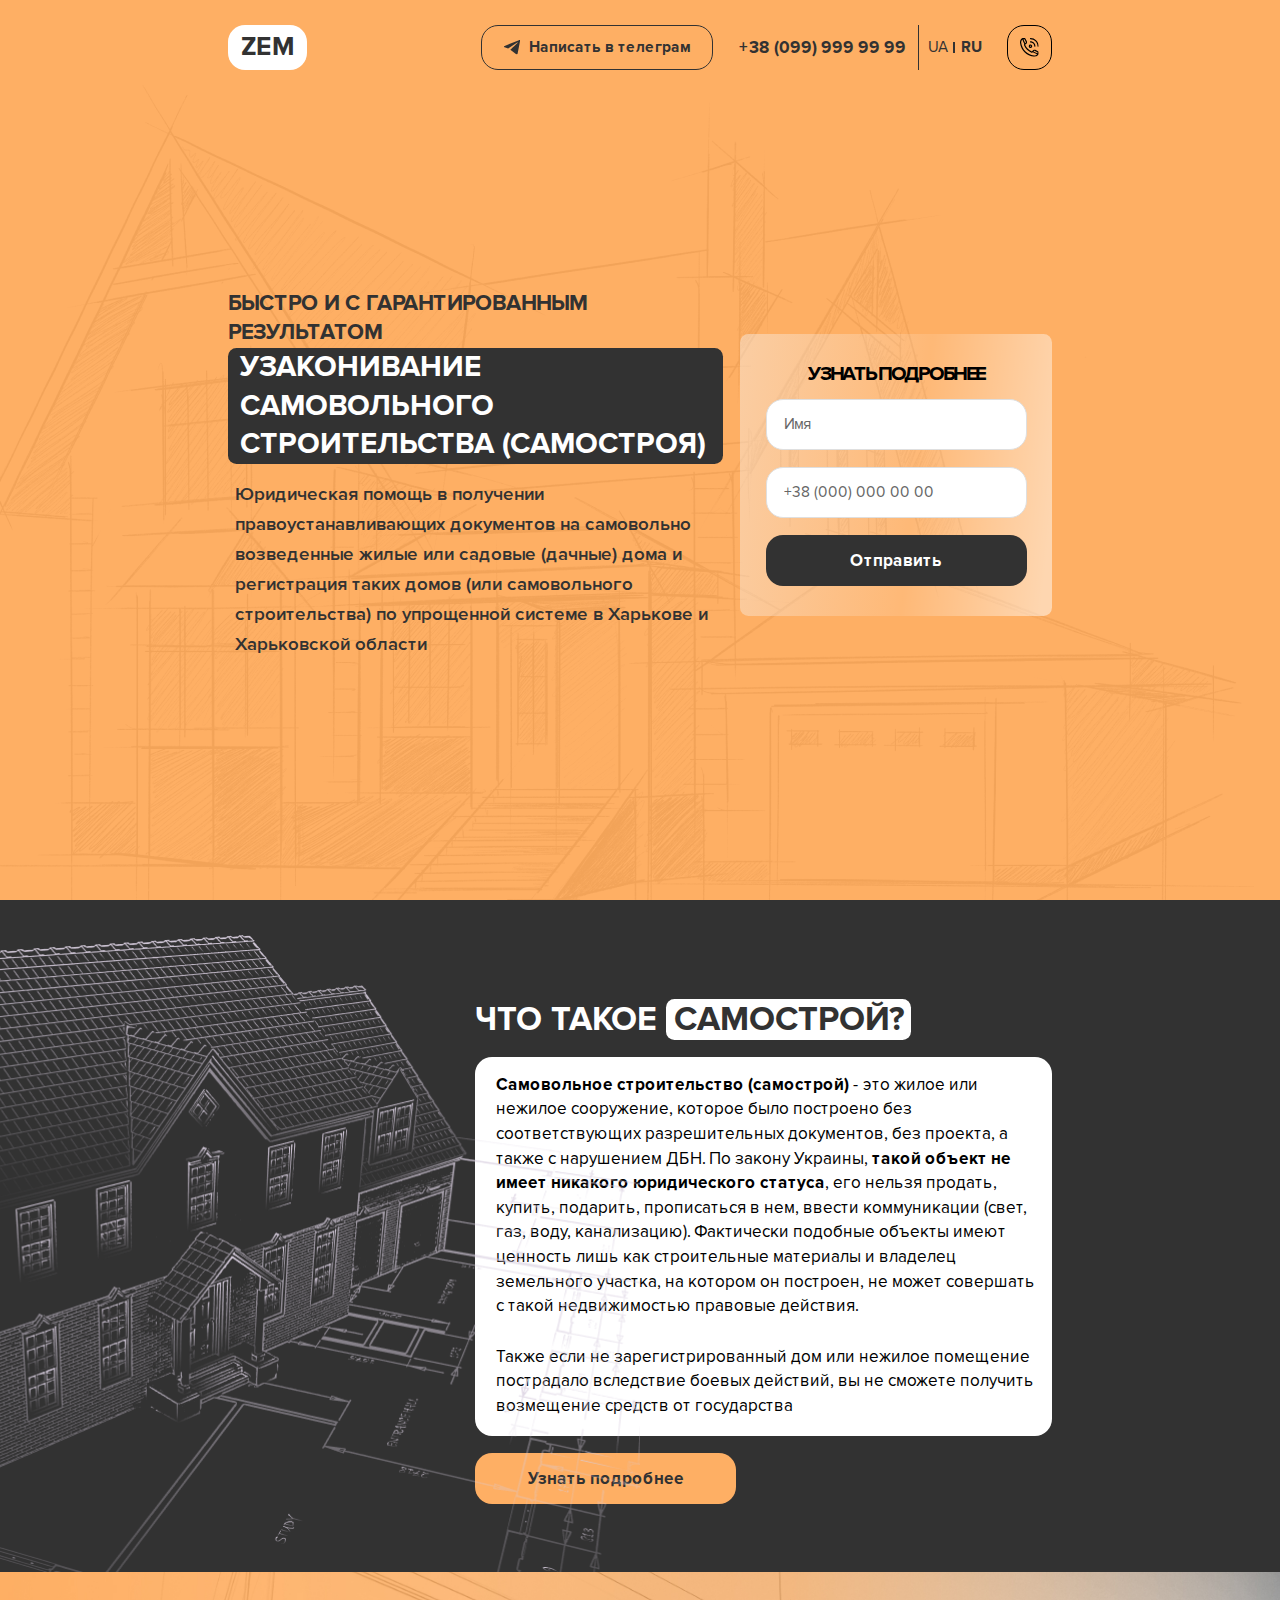
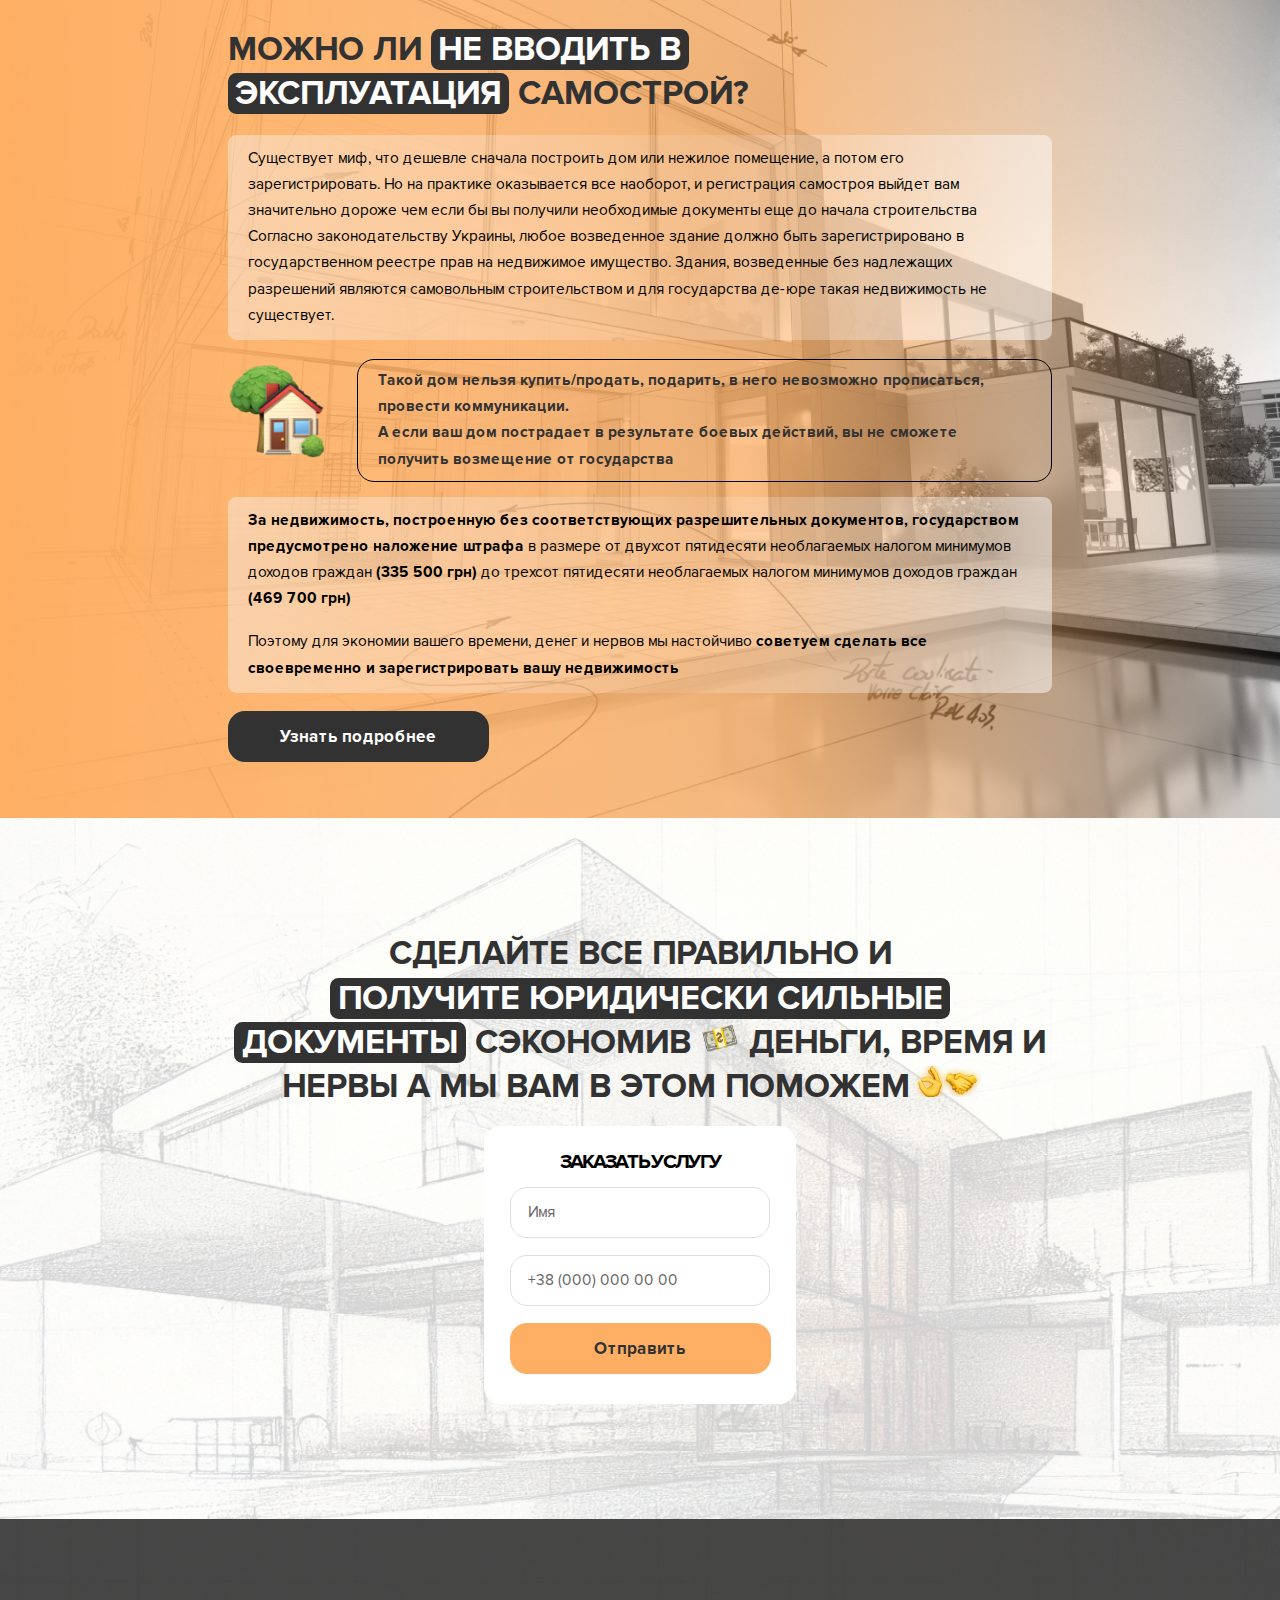
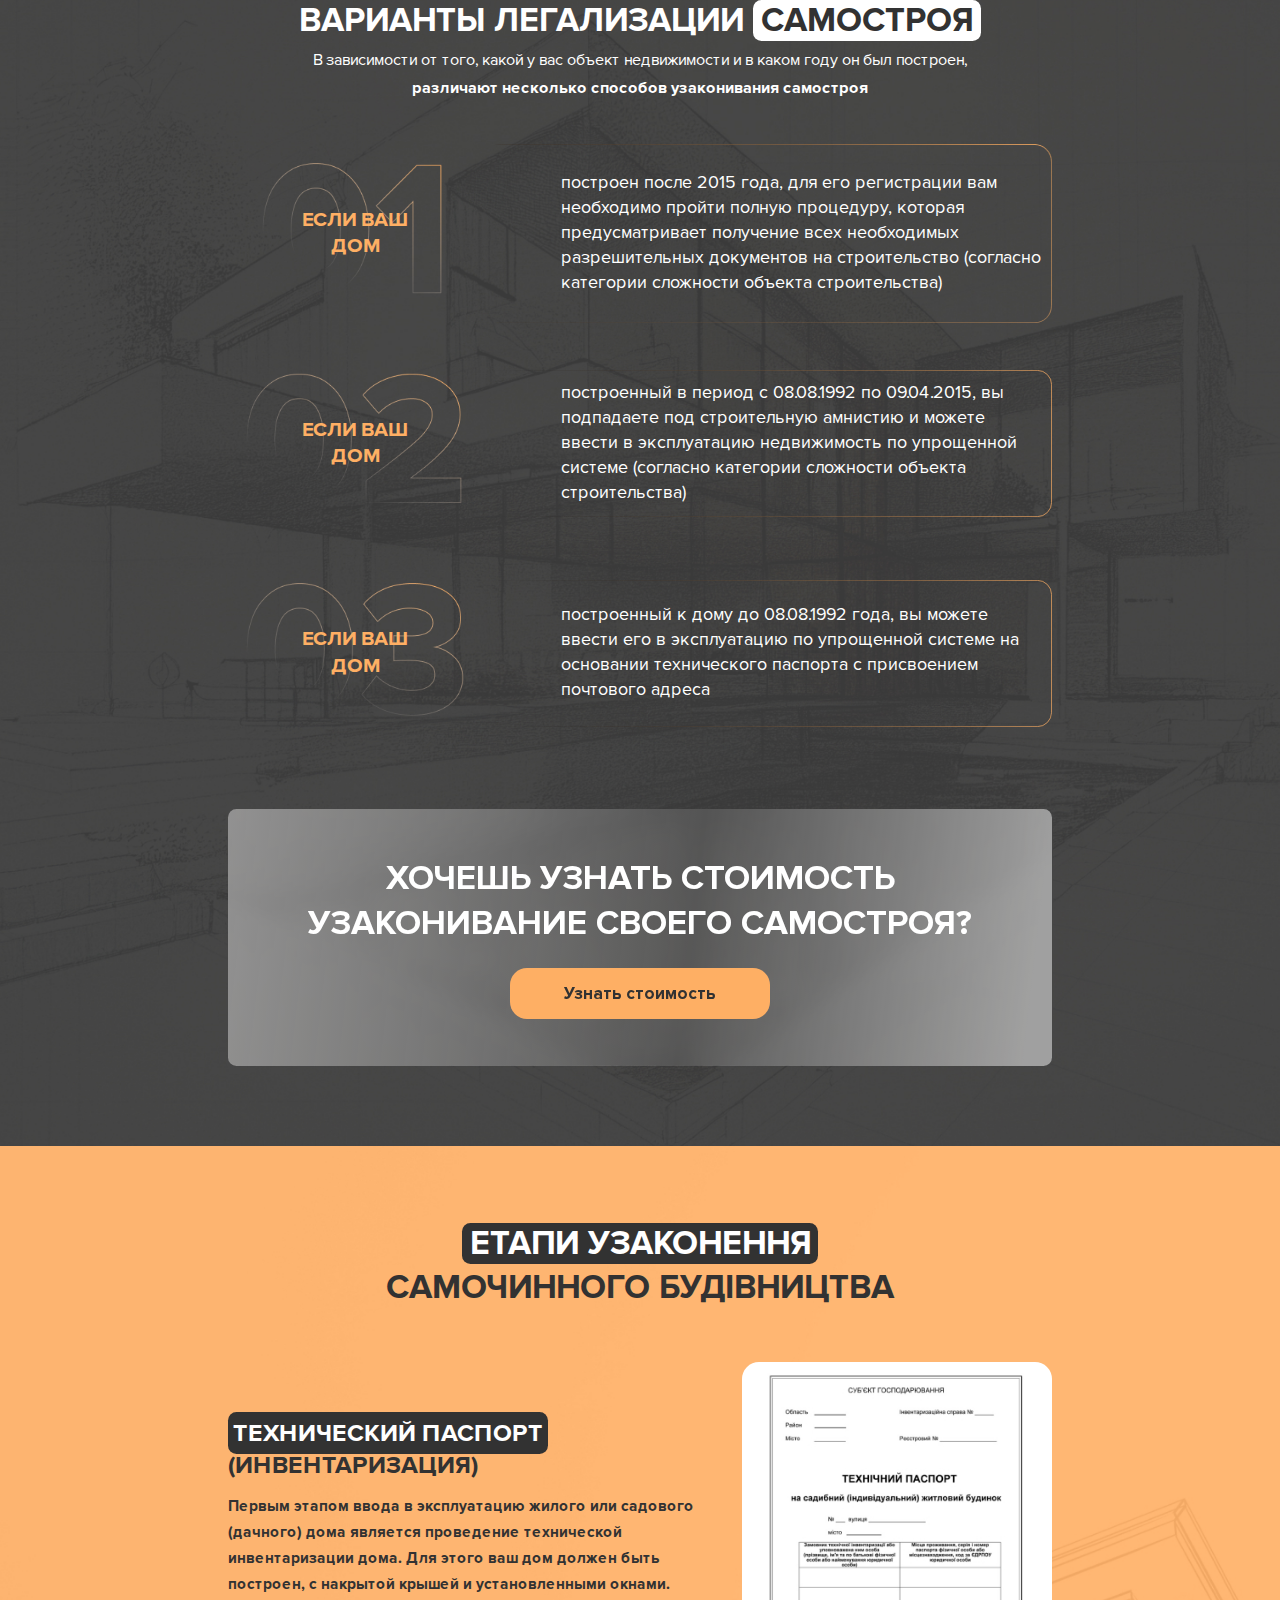
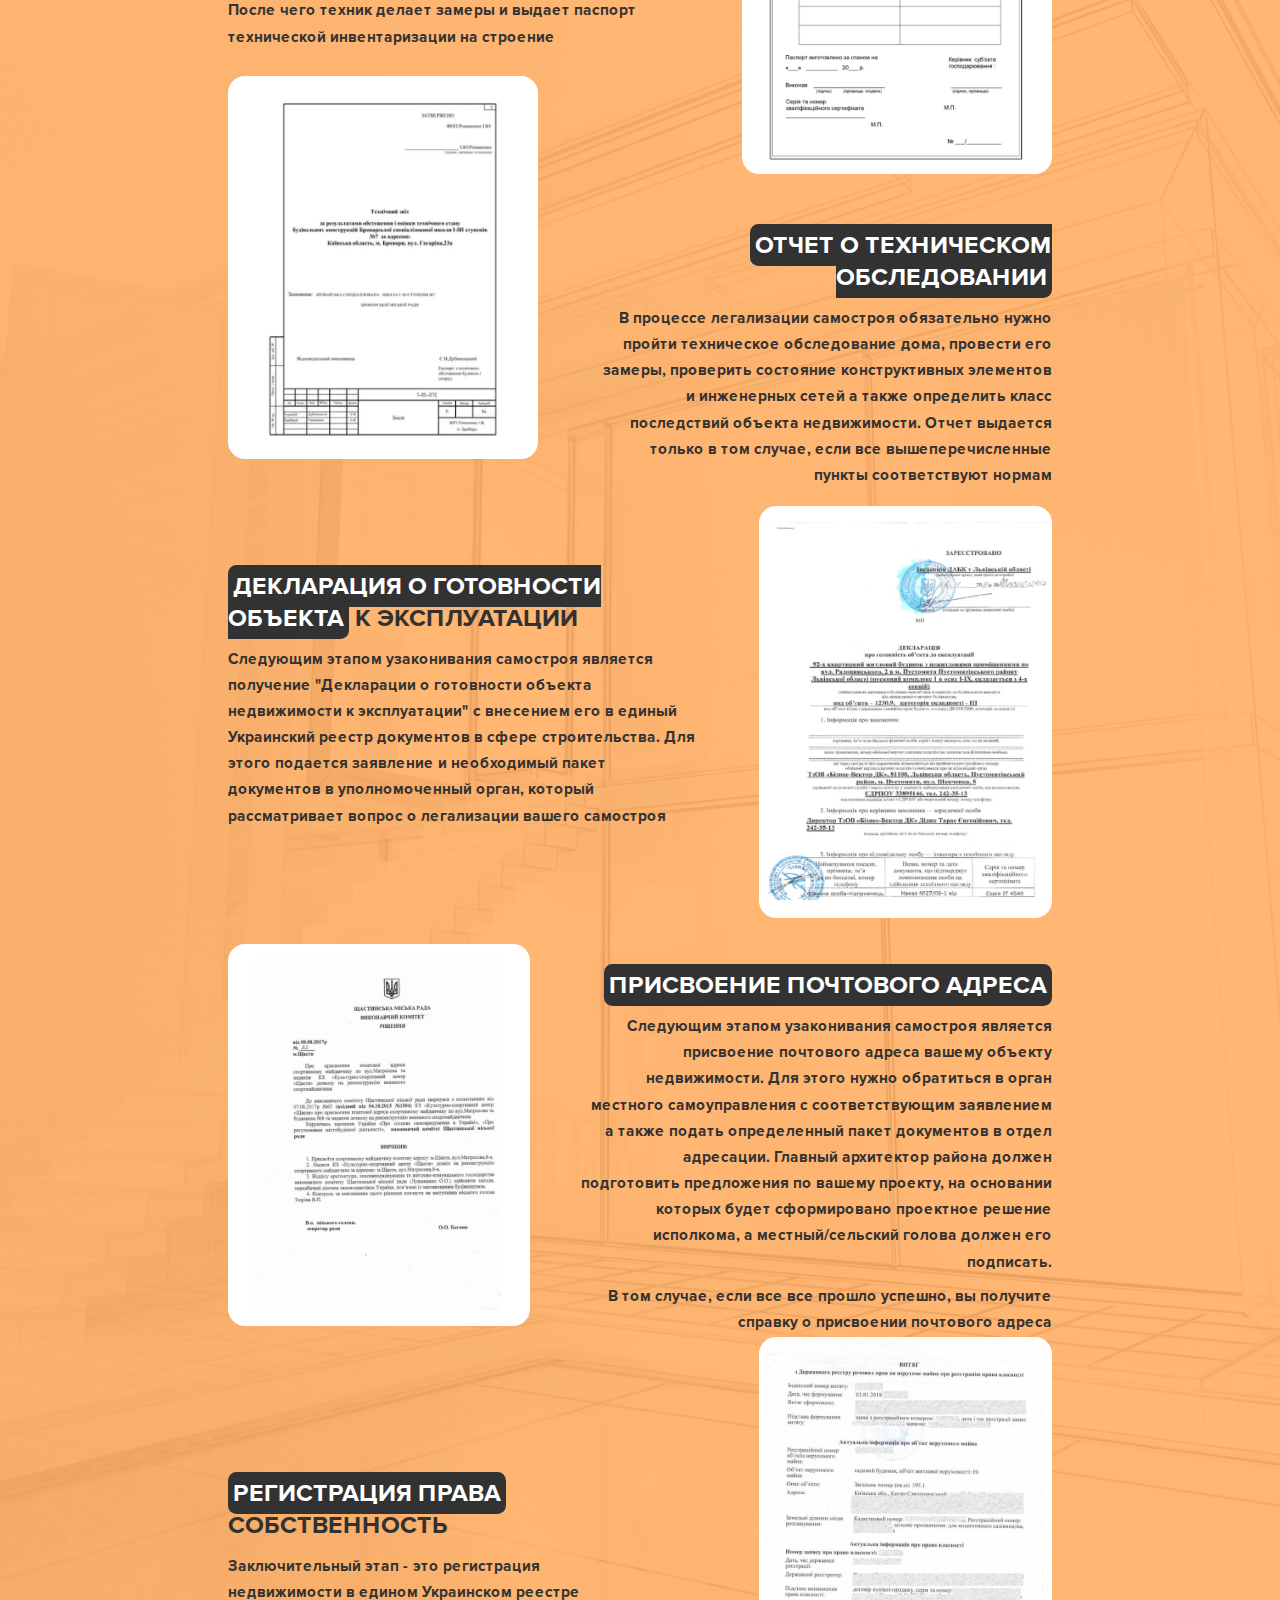
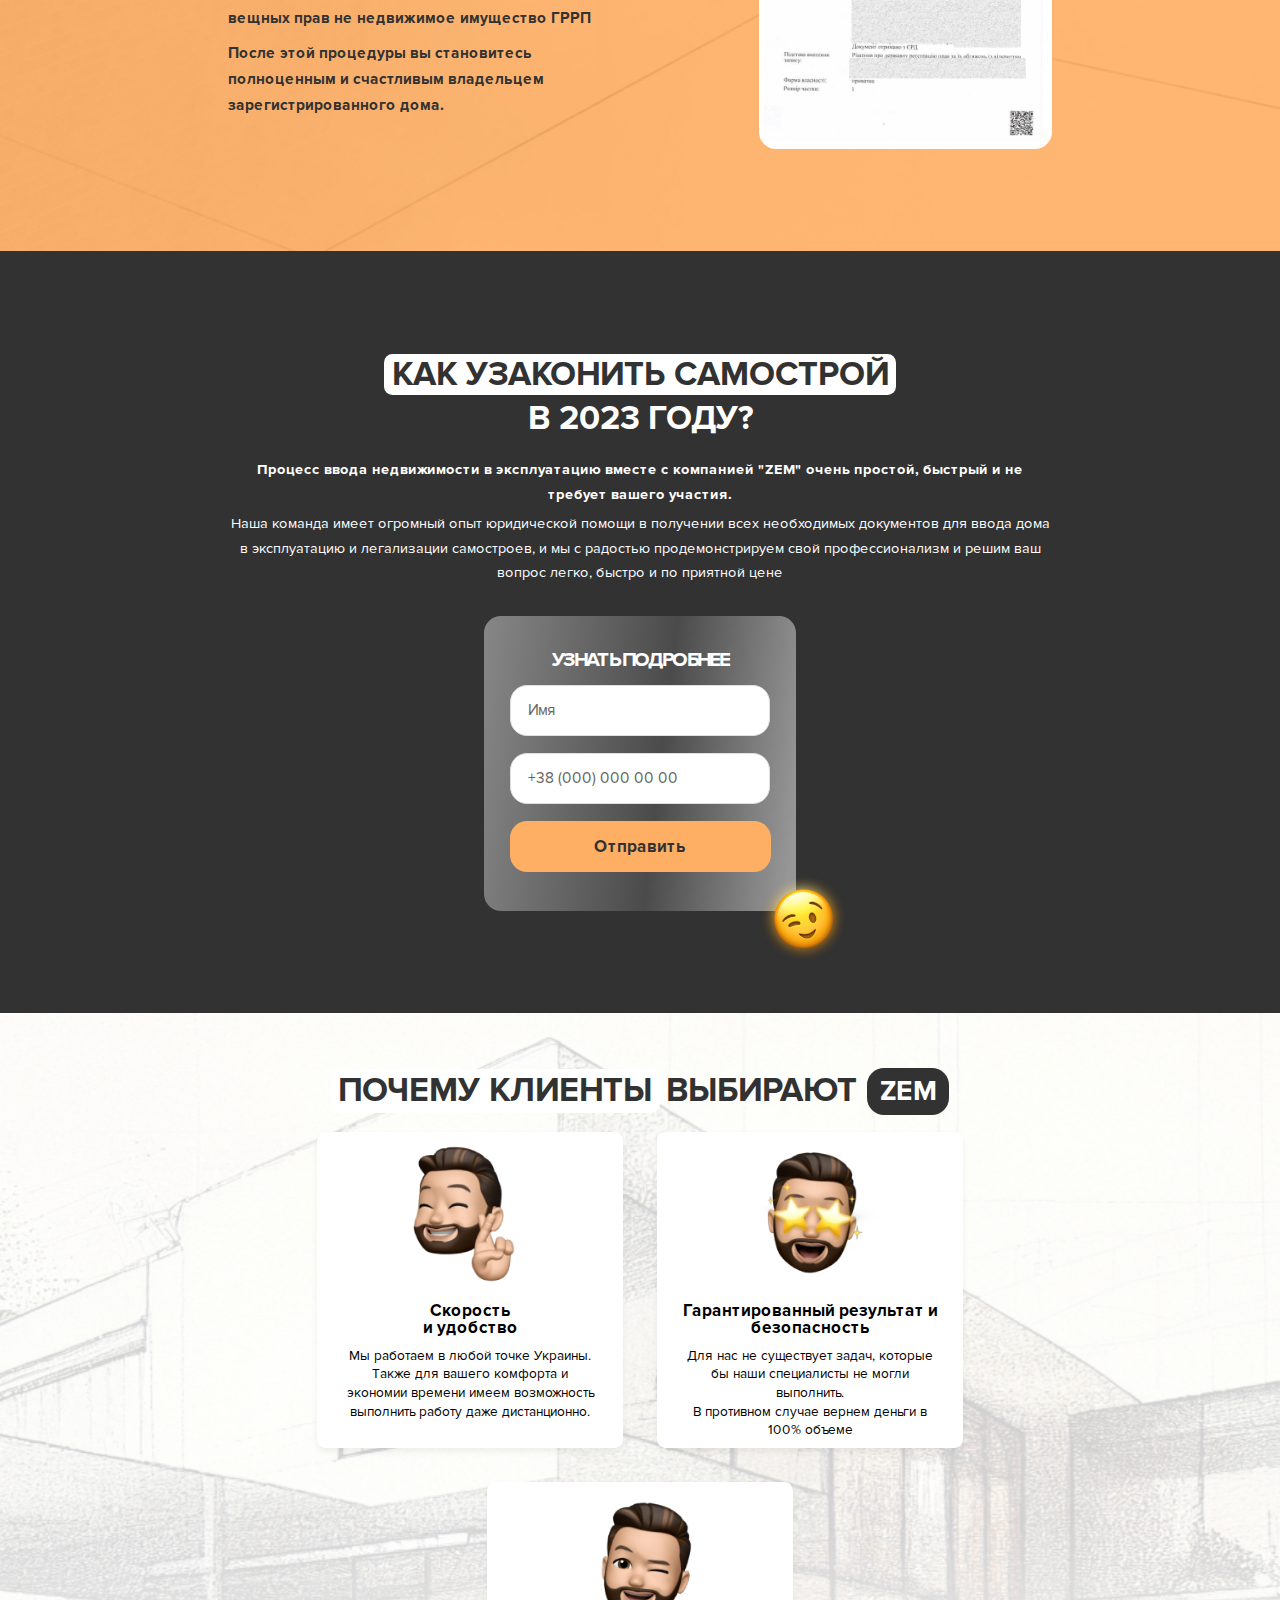
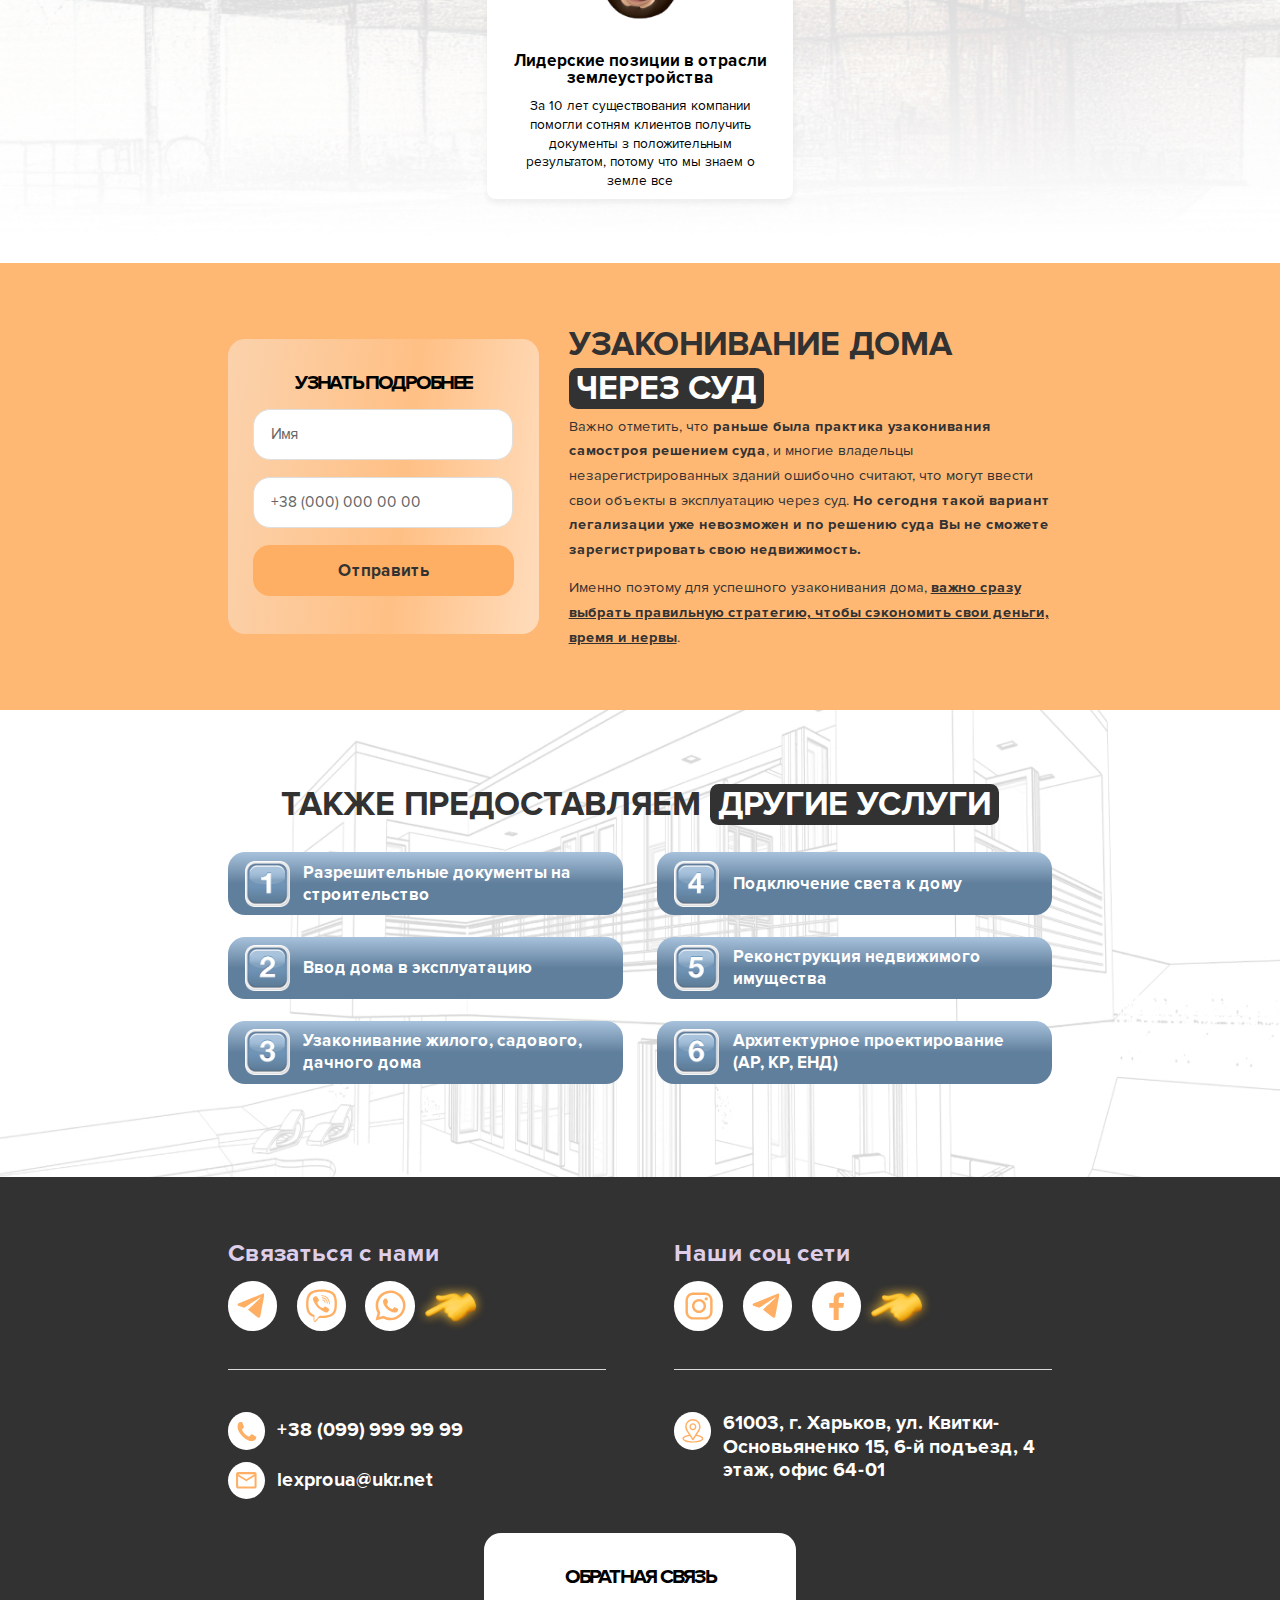
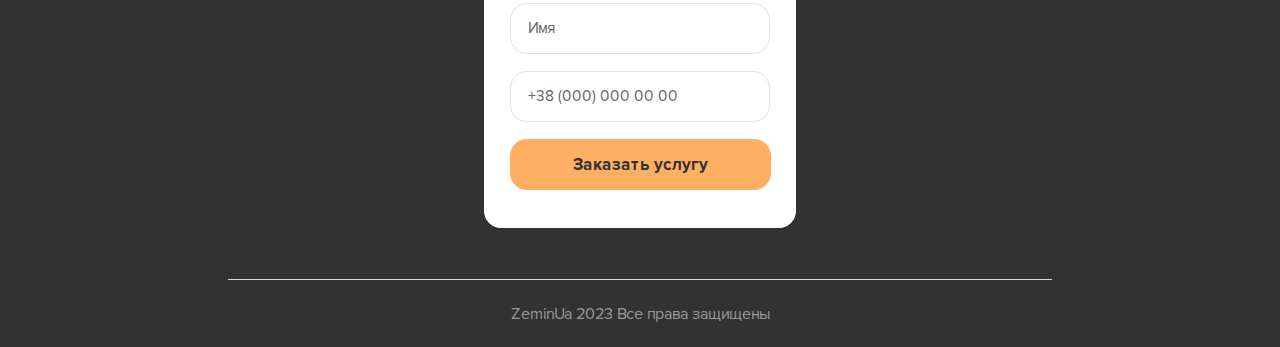
==== commit 6f4704fb: "add changes" ====
--- a/index_ru.html
+++ b/index_ru.html
@@ -752,8 +752,8 @@
                                                 <use xlink:href="#email"></use>
                                             </svg>
                                         </a>
-                                        <a href="mailto:zemexpert@gmai.com"
-                                            class="link-item-footer__link">zemexpert@gmai.com</a>
+                                        <a href="mailto:lexproua@ukr.net"
+                                            class="link-item-footer__link">lexproua@ukr.net</a>
                                     </div>
                                 </div>
                             </div>
--- a/css/style.min.css
+++ b/css/style.min.css
@@ -646,6 +646,137 @@
   object-position: top;
 }
 
+.contacts {
+  position: fixed;
+  bottom: 20px;
+  right: 20px;
+  display: -webkit-box;
+  display: -moz-box;
+  display: -ms-flexbox;
+  display: -webkit-flex;
+  display: flex;
+  font-size: 0;
+  flex-direction: column;
+  align-items: center;
+  z-index: 10000;
+}
+.contacts__open {
+  display: -webkit-box;
+  display: -moz-box;
+  display: -ms-flexbox;
+  display: -webkit-flex;
+  display: flex;
+  font-size: 0;
+  align-items: center;
+  justify-content: center;
+  border-radius: 50%;
+  width: 55px;
+  height: 55px;
+  overflow: hidden;
+  background-color: grey;
+}
+.contacts__open:not(:last-child) {
+  margin: 0 0 15px 0;
+}
+.contacts__items {
+  transition: all 0.7s, font-size 0s;
+  height: 0;
+  opacity: 0;
+  visibility: hidden;
+}
+.contacts__items.show {
+  height: 189px;
+  opacity: 1;
+  visibility: visible;
+}
+.contacts__item:not(:last-child) {
+  margin: 0 0 12px 0;
+}
+.contacts__item:nth-child(3) .contacts__link {
+  background-color: #090;
+}
+.contacts__item:nth-child(3) .contacts__link img {
+  max-width: 70%;
+}
+.contacts__link {
+  display: -webkit-box;
+  display: -moz-box;
+  display: -ms-flexbox;
+  display: -webkit-flex;
+  display: flex;
+  font-size: 0;
+  align-items: center;
+  justify-content: center;
+  width: 55px;
+  height: 55px;
+  overflow: hidden;
+  border-radius: 50%;
+}
+.contacts__link img {
+  max-width: 100%;
+}
+
+.burger {
+  font-size: 16px;
+  cursor: pointer;
+}
+
+.burger > div {
+  width: 35px;
+  height: 4px;
+  background: #fff;
+  border-radius: 1em;
+}
+
+.burger > div::before, .burger > div::after {
+  transition: font-size 0s;
+  content: "";
+  display: block;
+  position: absolute;
+  width: 35px;
+  height: 4px;
+  background: #fff;
+  border-radius: 1em;
+}
+
+.burger > div::before {
+  margin-top: -10px;
+}
+
+.burger > div::after {
+  margin-top: 10px;
+}
+
+.burger1 {
+  transition: all 0.7s, font-size 0s;
+  transition-timing-function: cubic-bezier(0.68, -0.35, 0.265, 1.35);
+}
+
+.burger1 > div {
+  transition: all 0.1s 0.3s, font-size 0s;
+}
+
+.burger1 > div::before, .burger1 > div::after {
+  transition: all 0.3s 0.2s, font-size 0s;
+}
+
+.burger1.toggled {
+  transform: rotate(180deg);
+  padding: 0 0 0 2px;
+}
+
+.burger1.toggled > div {
+  background: transparent;
+}
+
+.burger1.toggled > div::before {
+  transform: rotate(45deg) translate(6px, 8px);
+}
+
+.burger1.toggled > div::after {
+  transform: rotate(-45deg) translate(6px, -8px);
+}
+
 .ibg {
   background-position: center;
   background-size: cover;
@@ -2364,7 +2495,7 @@
   background: url("../img/legalization/border.svg");
   background-repeat: no-repeat;
   background-size: 62%;
-  background-position: bottom right;
+  background-position: 99% 100%;
 }
 .item-legalization__text-block span {
   position: relative;
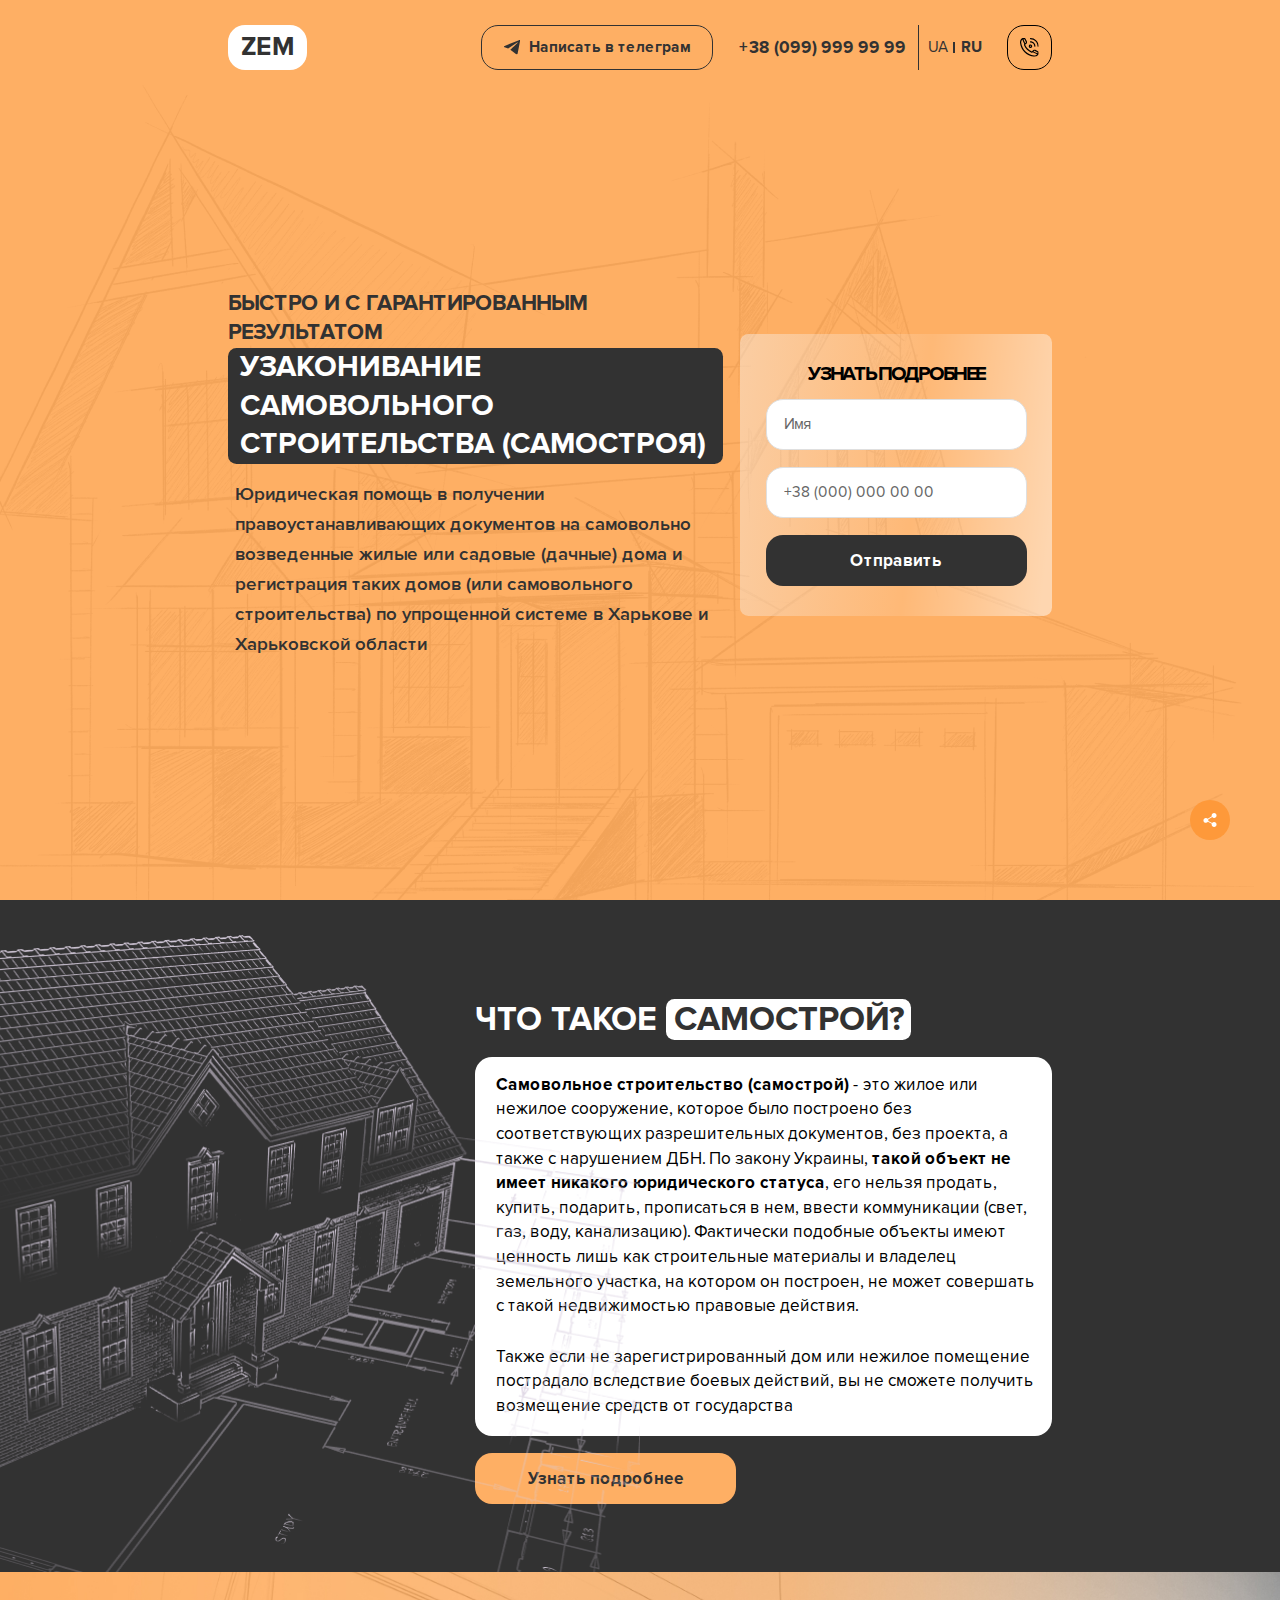
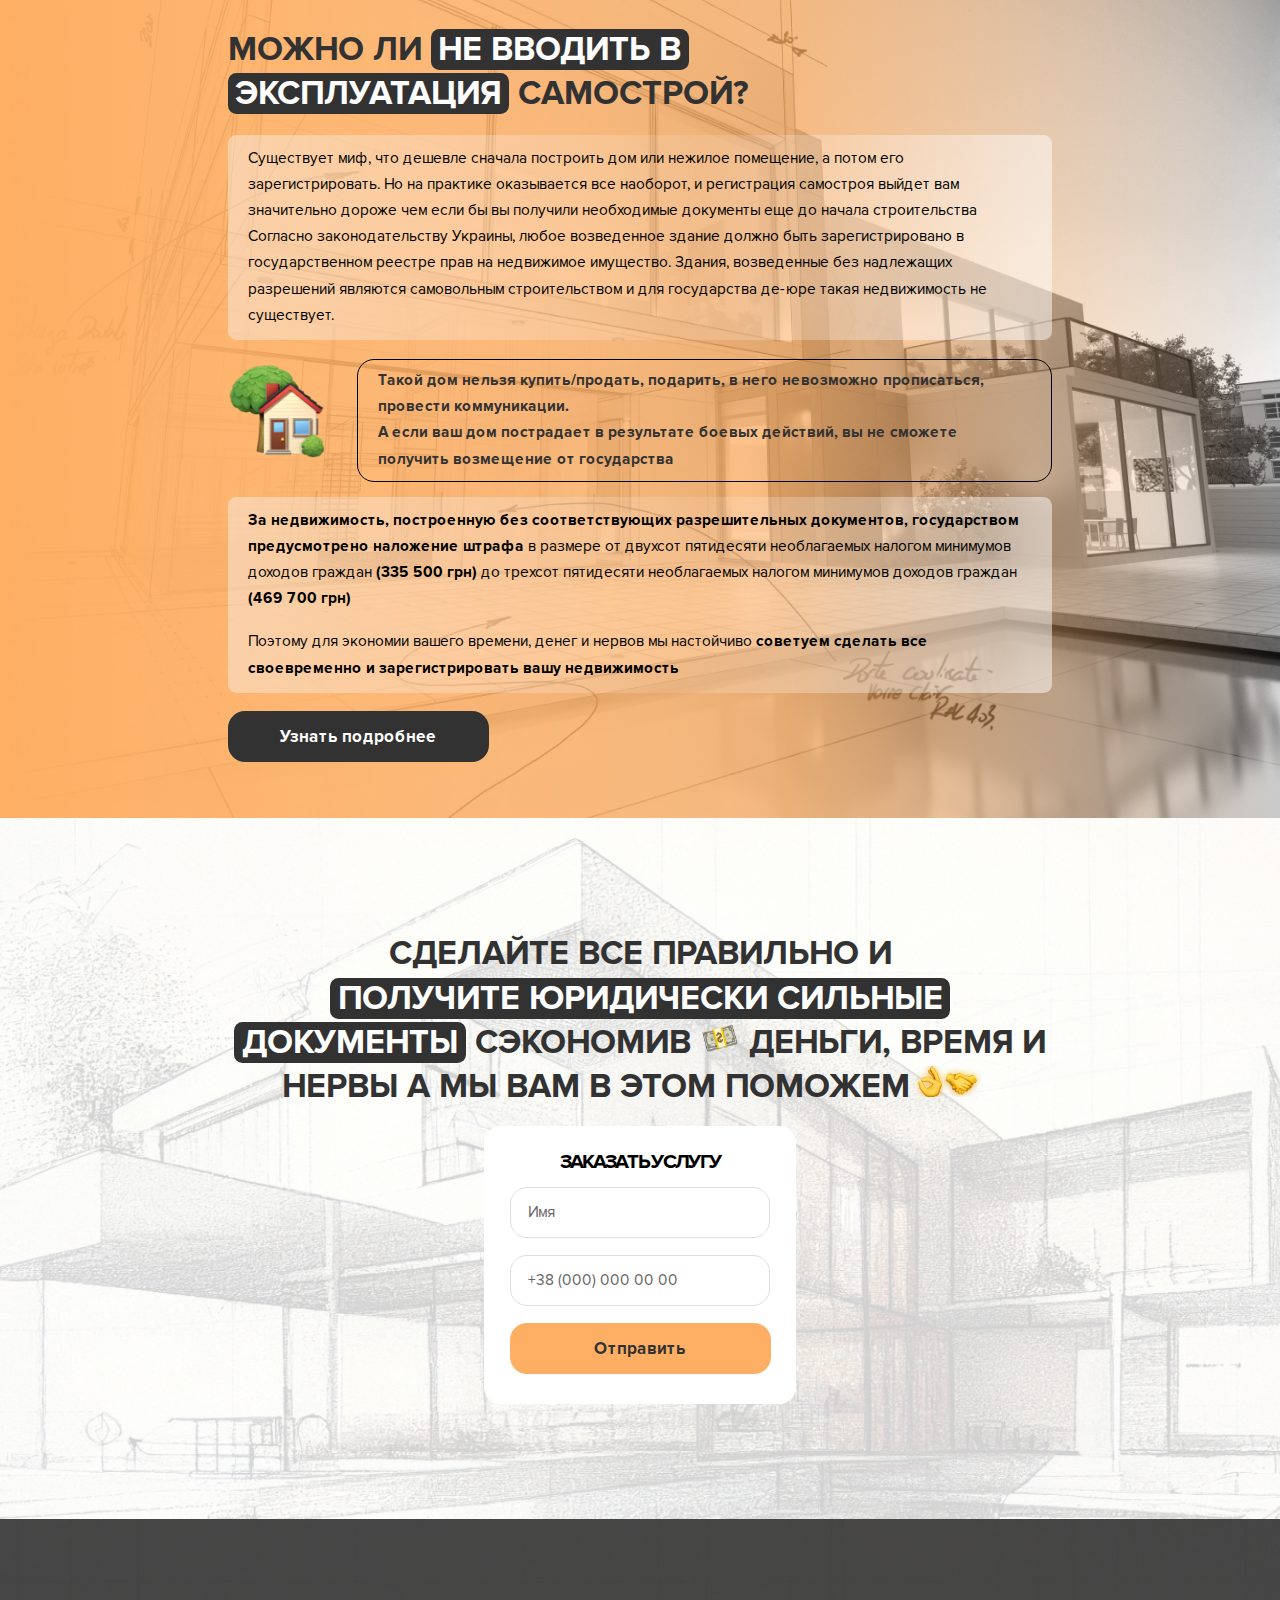
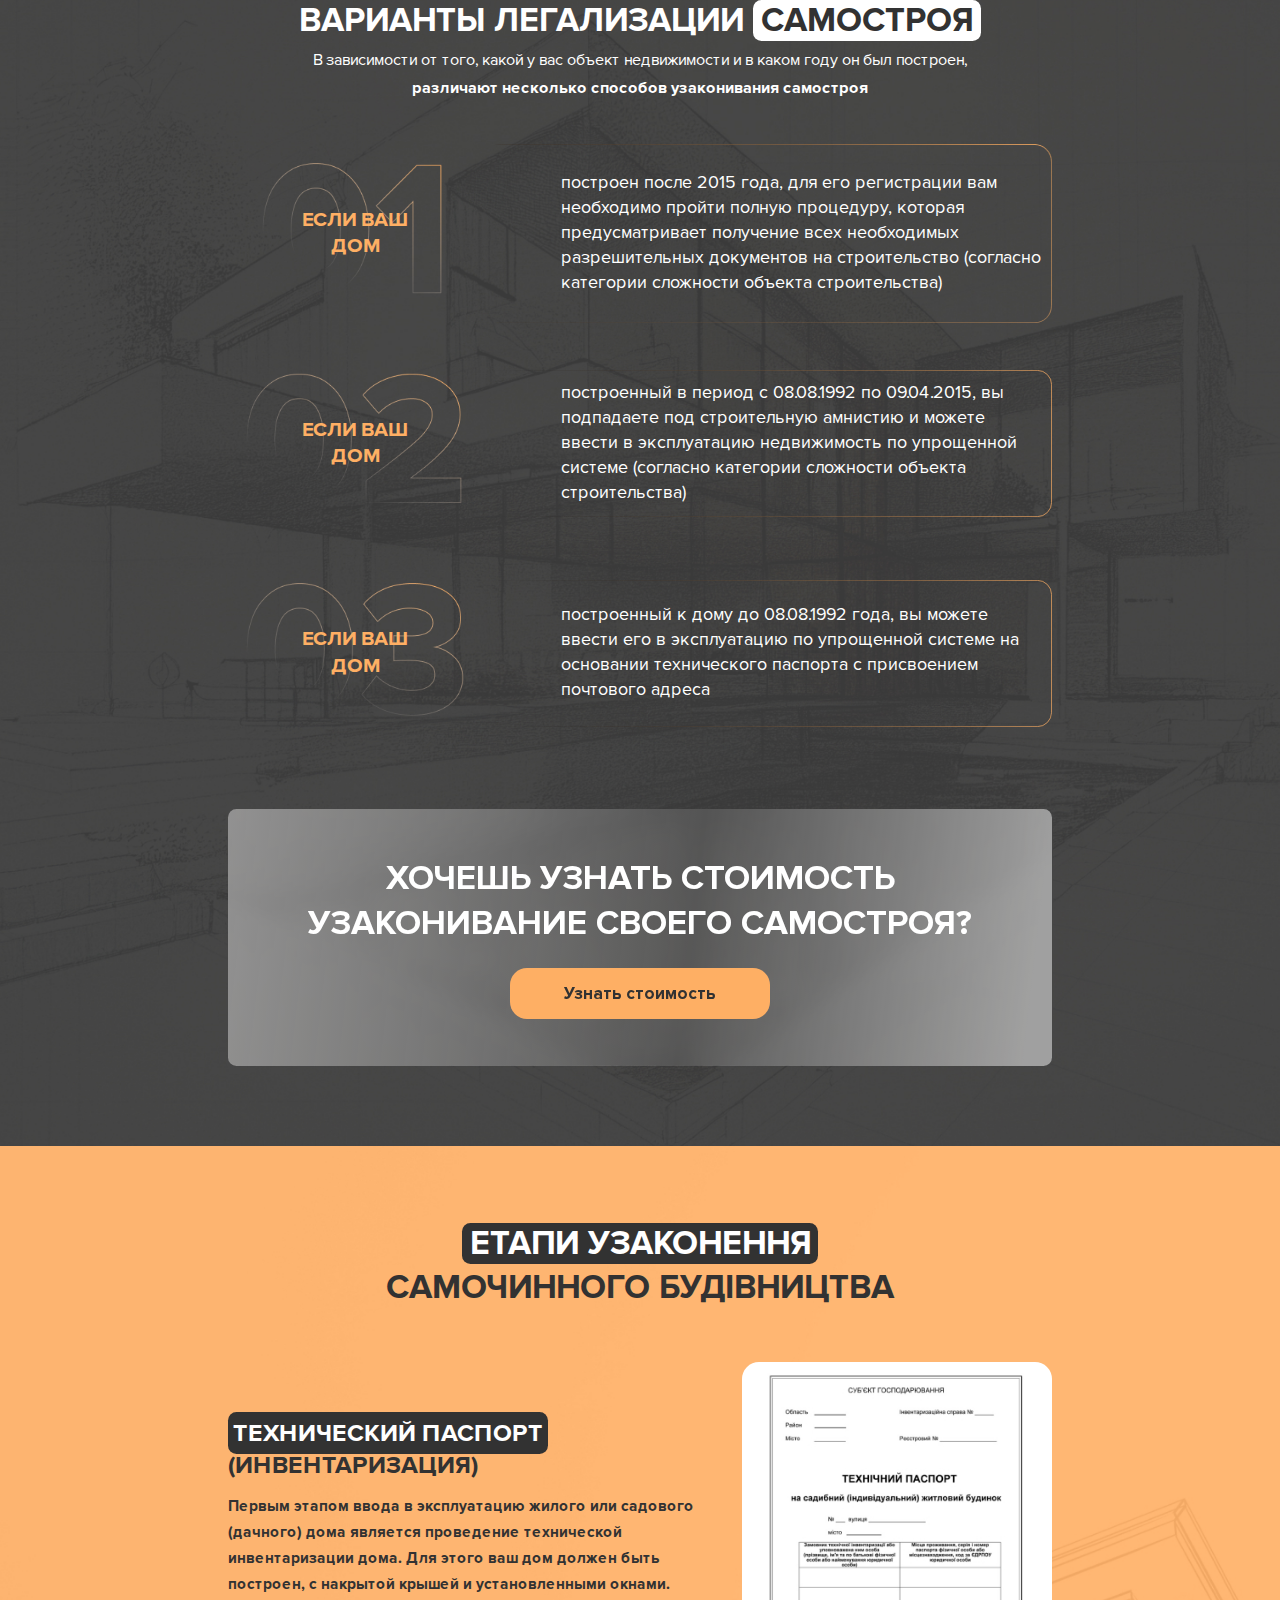
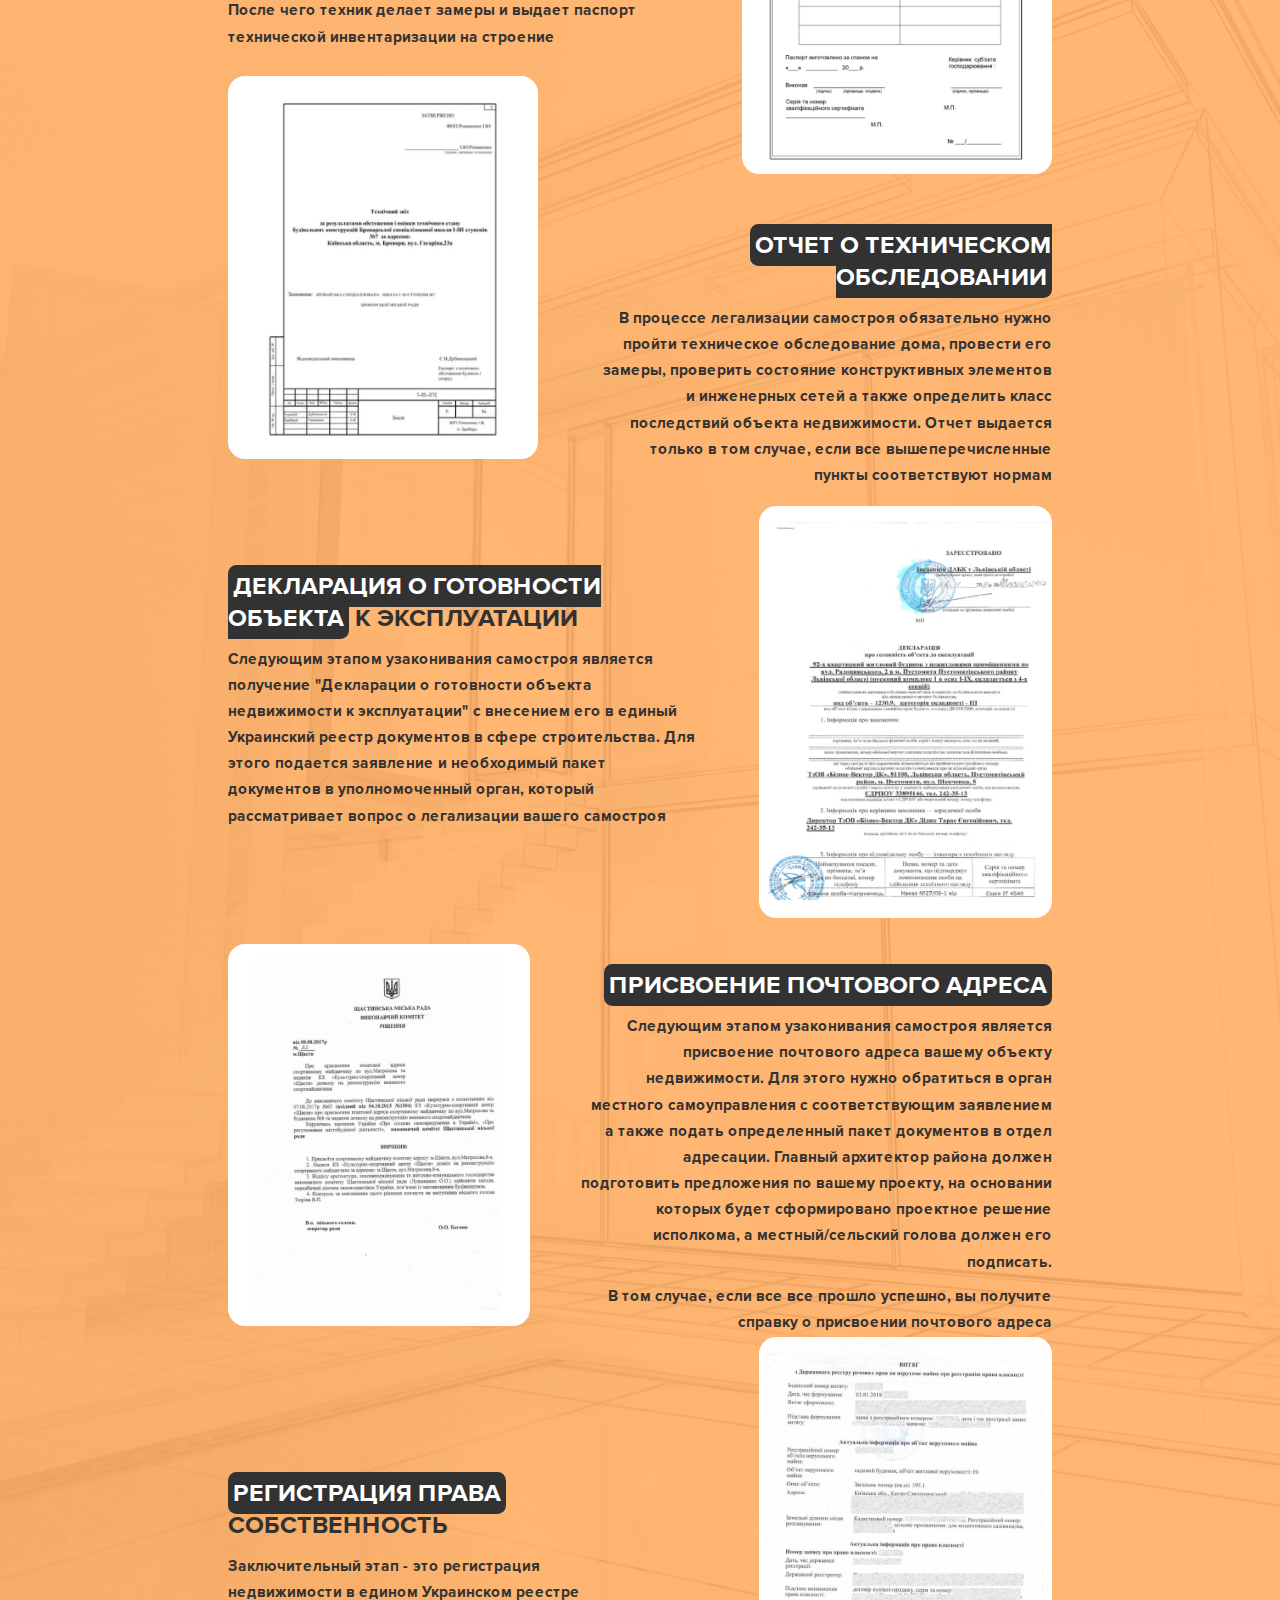
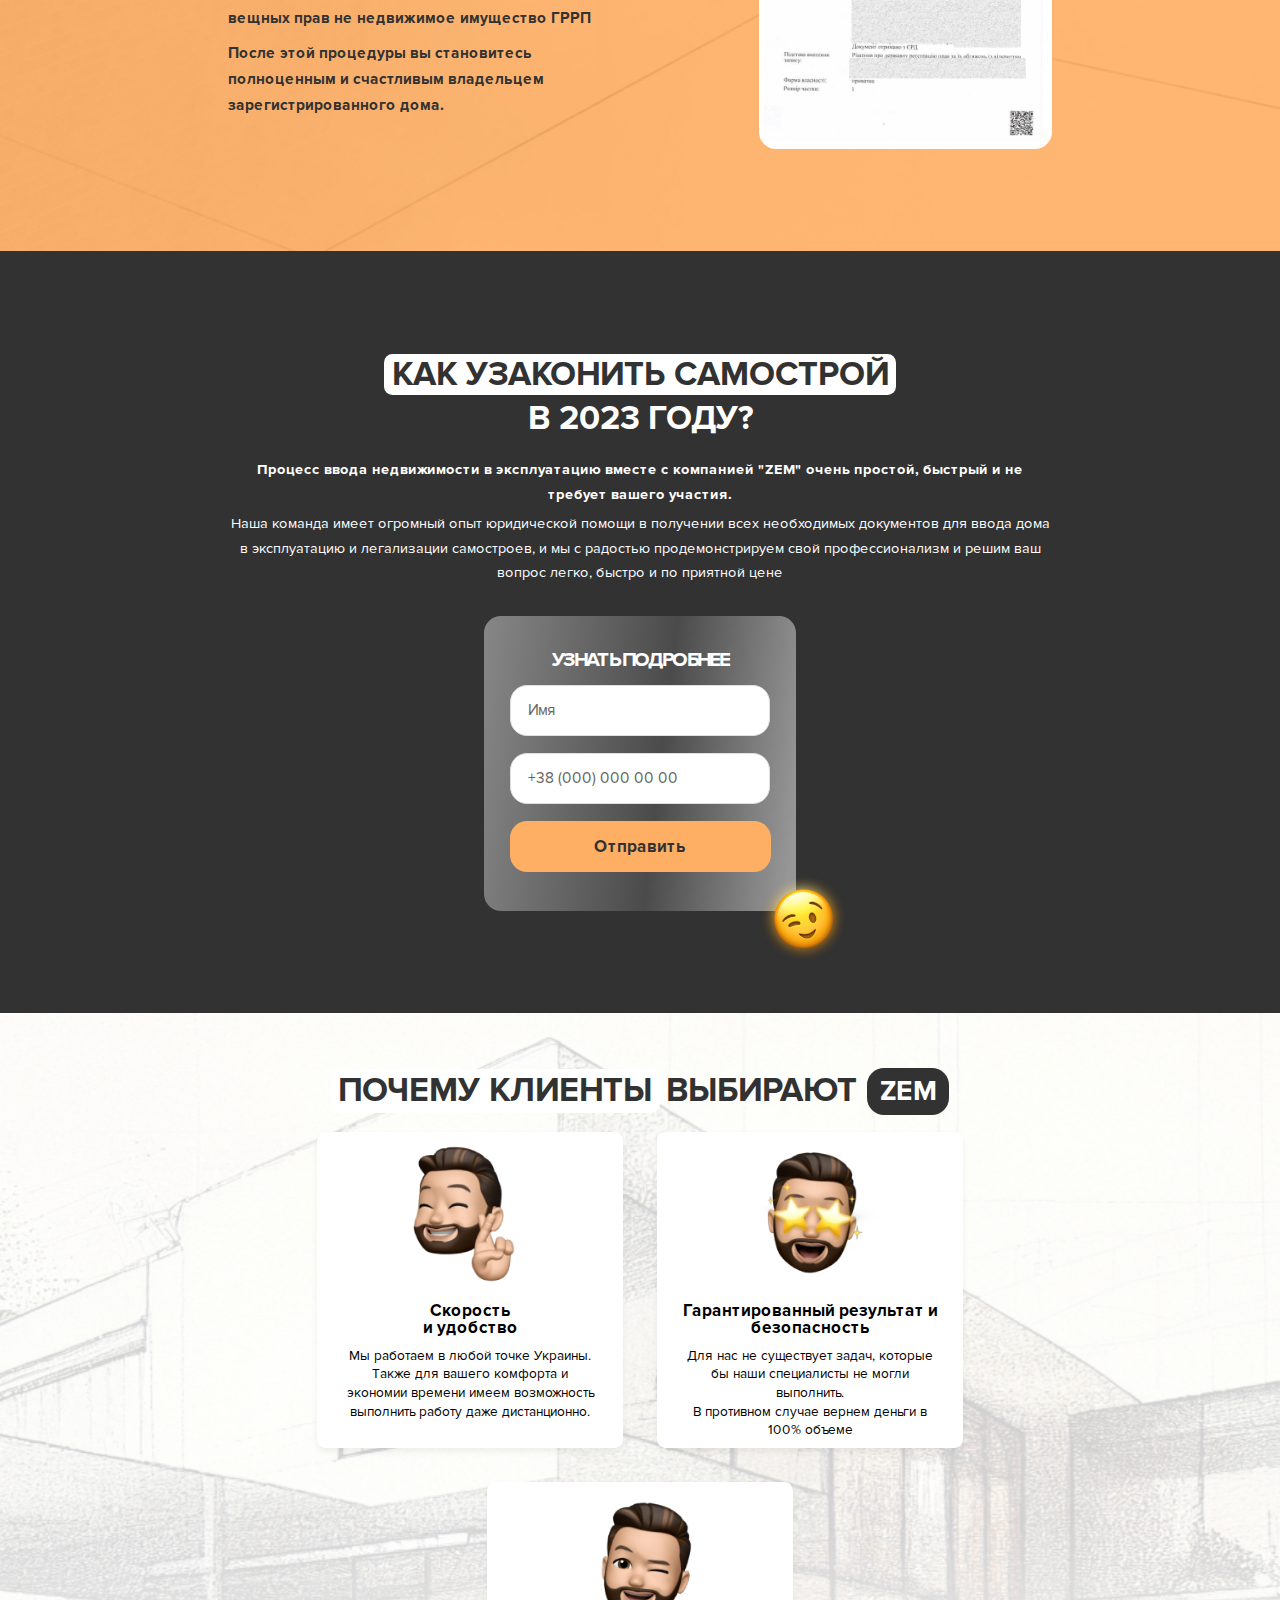
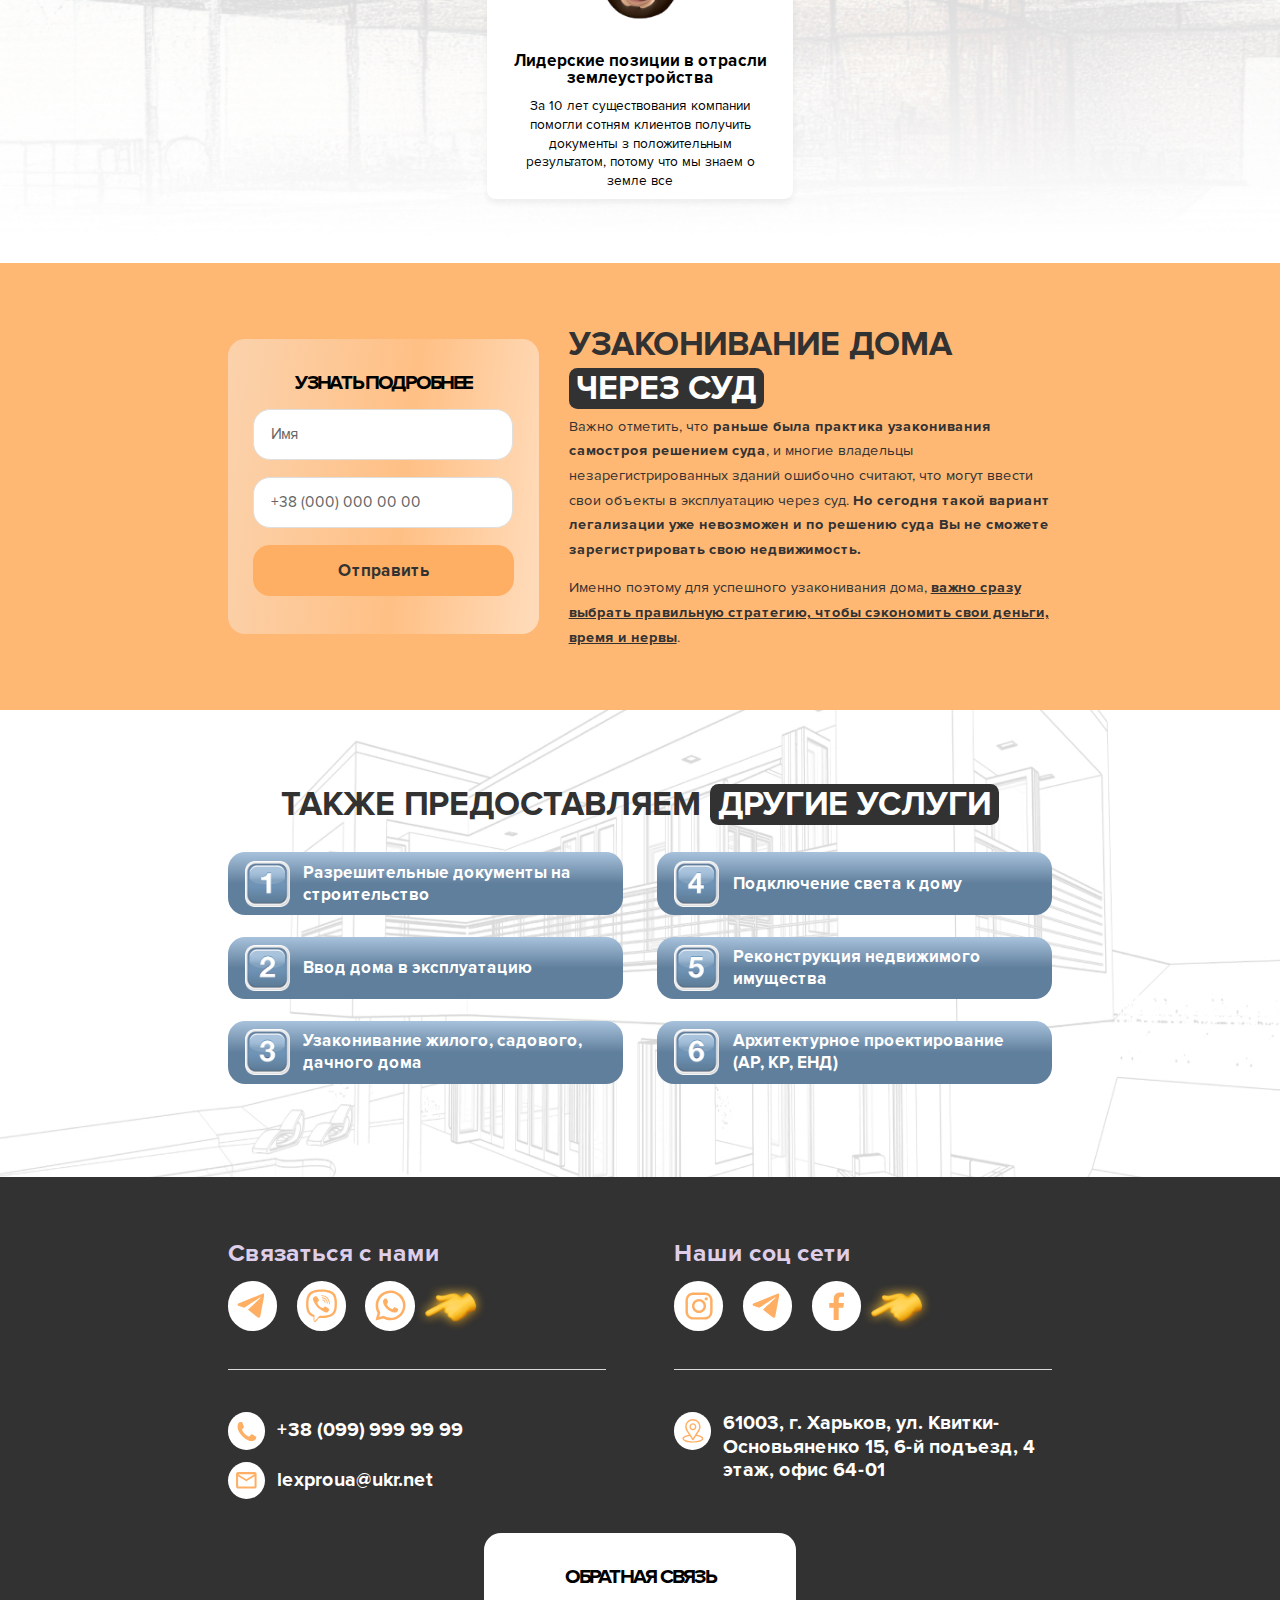
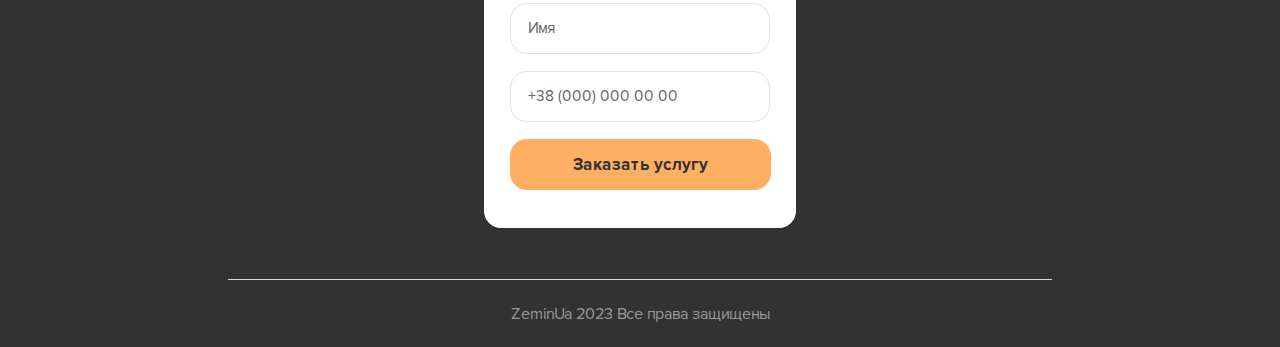
==== commit 43a1ed0e: "add changes" ====
--- a/index_ru.html
+++ b/index_ru.html
@@ -1,5 +1,6 @@
 <!DOCTYPE html>
 <html lang="en">
+
 <head>
     <meta charset="UTF-8">
     <meta http-equiv="X-UA-Compatible" content="IE=edge">
@@ -10,96 +11,96 @@
 
 <body>
     <svg display="none">
-    <symbol id="telegram" viewBox="0 0 19 17">
-        <g>
-            <path
-                d="M19 0.602225L15.9946 16.2923C15.9946 16.2923 15.5741 17.3801 14.4189 16.8584L7.48458 11.3526L7.45242 11.3364C8.38909 10.4654 15.6524 3.70266 15.9698 3.39612C16.4613 2.92136 16.1562 2.63873 15.5856 2.99736L4.85679 10.053L0.717638 8.61077C0.717638 8.61077 0.0662573 8.37083 0.00359284 7.84911C-0.0598962 7.32653 0.739076 7.0439 0.739076 7.0439L17.6131 0.188948C17.6131 0.188948 19 -0.44207 19 0.602225Z" />
-        </g>
-    </symbol>
-    <symbol id="tel_1" viewBox="0 0 24 24">
-        <g clip-path="url(#clip0_76_1981)">
-            <path
-                d="M12.7135 0.753906C12.7135 0.554994 12.7926 0.364228 12.9332 0.223576C13.0739 0.0829239 13.2646 0.00390625 13.4635 0.00390625C16.257 0.00390625 18.9361 1.11361 20.9114 3.0889C22.8867 5.06418 23.9964 7.74324 23.9964 10.5367C23.9964 10.7356 23.9173 10.9264 23.7767 11.067C23.636 11.2077 23.4453 11.2867 23.2464 11.2867C23.0474 11.2867 22.8567 11.2077 22.716 11.067C22.5754 10.9264 22.4964 10.7356 22.4964 10.5367C22.4964 5.55611 18.4444 1.50414 13.4638 1.50414C13.3653 1.50417 13.2677 1.48479 13.1766 1.4471C13.0856 1.4094 13.0029 1.35414 12.9332 1.28447C12.8635 1.2148 12.8083 1.13208 12.7706 1.04104C12.7329 0.950008 12.7135 0.852437 12.7135 0.753906ZM13.4635 5.66172C14.756 5.66318 15.9952 6.17727 16.9091 7.09119C17.823 8.00511 18.3371 9.24424 18.3385 10.5367C18.3385 10.7356 18.4176 10.9264 18.5582 11.067C18.6989 11.2077 18.8896 11.2867 19.0885 11.2867C19.2875 11.2867 19.4782 11.2077 19.6189 11.067C19.7595 10.9264 19.8385 10.7356 19.8385 10.5367C19.8385 7.02152 16.9788 4.16172 13.4635 4.16172C13.2646 4.16172 13.0739 4.24074 12.9332 4.38139C12.7926 4.52204 12.7135 4.71281 12.7135 4.91172C12.7135 5.11063 12.7926 5.3014 12.9332 5.44205C13.0739 5.5827 13.2646 5.66172 13.4635 5.66172ZM11.2464 10.5367C11.2464 10.0982 11.3765 9.66956 11.6201 9.30498C11.8638 8.9404 12.2101 8.65625 12.6152 8.48847C13.0204 8.32069 13.4662 8.27682 13.8962 8.3624C14.3263 8.44797 14.7214 8.65916 15.0314 8.96925C15.3415 9.27934 15.5526 9.6744 15.6381 10.1045C15.7237 10.5346 15.6798 10.9804 15.5119 11.3855C15.3441 11.7906 15.0599 12.1369 14.6953 12.3805C14.3307 12.6241 13.9021 12.7541 13.4635 12.7541C12.8756 12.7535 12.312 12.5196 11.8963 12.1038C11.4805 11.6881 11.2467 11.1244 11.2461 10.5365L11.2464 10.5367ZM12.7464 10.5367C12.7463 10.6786 12.7884 10.8174 12.8672 10.9354C12.946 11.0534 13.058 11.1454 13.1891 11.1997C13.3202 11.254 13.4644 11.2683 13.6036 11.2406C13.7428 11.213 13.8706 11.1447 13.971 11.0443C14.0713 10.944 14.1397 10.8162 14.1674 10.677C14.1951 10.5378 14.1809 10.3936 14.1266 10.2625C14.0723 10.1314 13.9804 10.0193 13.8624 9.94045C13.7444 9.86161 13.6057 9.81953 13.4638 9.81953C13.2736 9.81969 13.0913 9.89526 12.9567 10.0297C12.8222 10.1641 12.7465 10.3463 12.7461 10.5365L12.7464 10.5367ZM0.0098125 6.05627C0.00587698 6.02509 0.00390434 5.9937 0.00390625 5.96228C0.00390625 3.58103 0.887969 1.68081 2.56061 0.4675C2.98834 0.151922 3.51089 -0.0083678 4.042 0.0130938L5.85063 0.0717813C6.11546 0.077937 6.37339 0.157472 6.5957 0.301532C6.81801 0.445592 6.99597 0.648523 7.10978 0.887734L8.78791 4.33239C9.05193 4.86812 9.12425 5.47819 8.99278 6.06079C8.86131 6.64339 8.53402 7.16329 8.06552 7.53372L6.55863 8.73639C8.43831 12.8743 11.1257 15.5614 15.2635 17.4413L16.4662 15.9344C16.8367 15.4659 17.3566 15.1385 17.9393 15.0071C18.5219 14.8756 19.132 14.9479 19.6678 15.212L23.1124 16.8902C23.3516 17.004 23.5546 17.1819 23.6986 17.4042C23.8427 17.6265 23.9222 17.8844 23.9284 18.1493L23.9871 19.958C24.0084 20.489 23.8482 21.0114 23.5328 21.4392C22.3195 23.1118 20.4194 23.9959 18.038 23.9959C18.0067 23.9959 17.9754 23.994 17.9443 23.99C13.2116 23.3927 9.01811 21.3847 5.81673 18.1833C2.61536 14.9819 0.607375 10.7884 0.0098125 6.05627ZM17.6387 16.8703L17.3398 17.2448C18.9731 18.1581 20.6916 18.9098 22.4709 19.4891L22.4299 18.2266L19.0107 16.5607C18.7816 16.445 18.5194 16.4126 18.2691 16.4691C18.0187 16.5256 17.7959 16.6674 17.6387 16.8703ZM5.7737 1.57033L4.49706 1.52889C5.03833 3.23823 5.7955 4.96014 6.75442 6.66128L7.12989 6.36156C7.33274 6.20437 7.47456 5.98148 7.53101 5.73114C7.58746 5.4808 7.55503 5.21861 7.43927 4.98958L5.7737 1.57033ZM1.50405 5.91564C2.65192 14.847 9.15306 21.3481 18.0844 22.496C19.7808 22.4866 21.1042 21.9572 22.0263 20.9216C20.0677 20.2859 18.1792 19.4516 16.3903 18.4318C16.1869 18.6751 15.9094 18.8451 15.6003 18.9157C15.2911 18.9864 14.9673 18.9538 14.6785 18.823C10.2152 16.8039 7.19608 13.7848 5.17689 9.32144C5.04605 9.03249 5.0135 8.70862 5.08421 8.39942C5.15492 8.09021 5.32501 7.81269 5.56844 7.60933C4.50213 5.75045 3.66278 3.86195 3.0677 1.98344C2.03908 2.90509 1.51352 4.22505 1.50405 5.91564Z" />
-        </g>
-        <defs>
-            <clipPath id="clip0_76_1981">
-                <rect width="24" height="24" fill="white" />
-            </clipPath>
-        </defs>
-    </symbol>
-    <symbol id="viber" viewBox="0 0 24 24">
-        <g id="SVGRepo_bgCarrier" stroke-width="0" />
-
-        <g id="SVGRepo_tracerCarrier" stroke-linecap="round" stroke-linejoin="round" />
-
-        <g id="SVGRepo_iconCarrier">
-
-            <path
-                d="M12.743 13.455s.356.03.547-.206l.374-.47c.18-.232.614-.38 1.04-.144a11.005 11.005 0 0 1 .928.593c.282.207.86.69.862.69.276.233.34.574.152.934l-.002.008a3.896 3.896 0 0 1-.777.957l-.007.005q-.401.335-.789.381a.522.522 0 0 1-.115.008 1.05 1.05 0 0 1-.335-.052l-.009-.012c-.398-.113-1.062-.394-2.169-1.004a12.917 12.917 0 0 1-1.822-1.204 9.553 9.553 0 0 1-.82-.727l-.027-.027-.028-.028-.028-.027-.027-.028a9.553 9.553 0 0 1-.727-.82A12.93 12.93 0 0 1 7.76 10.46c-.61-1.107-.891-1.77-1.004-2.17l-.012-.008a1.05 1.05 0 0 1-.051-.335.506.506 0 0 1 .007-.115q.048-.387.382-.79l.005-.007a3.888 3.888 0 0 1 .957-.777l.007-.001c.36-.188.702-.124.934.15.002.001.484.58.69.862a11.005 11.005 0 0 1 .593.929c.237.425.089.86-.144 1.04l-.47.373c-.237.192-.206.548-.206.548s.696 2.633 3.295 3.296zm-.878-7.875a.253.253 0 0 0-.256.252.253.253 0 0 0 .252.254c1.353.01 2.454.447 3.356 1.326.894.872 1.351 2.057 1.363 3.611a.253.253 0 0 0 .254.252.253.253 0 0 0 .252-.255c-.013-1.654-.517-2.996-1.516-3.97-.99-.965-2.242-1.46-3.705-1.47Zm.463 1.313a.253.253 0 0 0-.271.234.253.253 0 0 0 .234.271c.966.071 1.682.387 2.205.957.524.573.773 1.27.754 2.141a.253.253 0 0 0 .248.258.253.253 0 0 0 .258-.246c.021-.978-.276-1.827-.887-2.494-.617-.674-1.48-1.044-2.54-1.121Zm.379 1.357a.253.253 0 0 0-.266.24.253.253 0 0 0 .239.266c.436.023.73.146.93.351.198.206.32.516.343.971a.253.253 0 0 0 .264.24.253.253 0 0 0 .24-.263c-.027-.537-.18-.984-.484-1.3-.305-.314-.743-.478-1.266-.505Zm6.636-4.3c-.497-.458-2.506-1.916-6.98-1.936 0 0-5.275-.318-7.847 2.041-1.431 1.432-1.935 3.527-1.988 6.125-.053 2.597-.122 7.465 4.57 8.785h.005L7.1 20.98s-.03.815.507.981c.65.202 1.03-.418 1.65-1.086.341-.367.811-.905 1.165-1.317 3.21.27 5.678-.347 5.958-.439.648-.21 4.315-.68 4.91-5.547.616-5.017-.297-8.19-1.947-9.621Zm.544 9.262c-.504 4.064-3.478 4.32-4.026 4.496-.233.075-2.401.614-5.127.436 0 0-2.031 2.45-2.666 3.088-.099.1-.215.14-.293.12-.11-.027-.14-.156-.138-.345l.017-3.347s-.002 0 0 0c-3.97-1.102-3.738-5.246-3.693-7.415.045-2.17.453-3.947 1.664-5.143C7.8 3.132 12.28 3.426 12.28 3.426c3.784.017 5.598 1.157 6.018 1.538 1.396 1.196 2.108 4.056 1.588 8.247z"
-                class="cls-1" style="stroke-width:.0300125" />
-
-        </g>
-    </symbol>
-    <symbol id="whatsapp" viewBox="0 0 24 24">
-        <g id="SVGRepo_bgCarrier" stroke-width="0" />
-
-        <g id="SVGRepo_tracerCarrier" stroke-linecap="round" stroke-linejoin="round" />
-
-        <g id="SVGRepo_iconCarrier">
-            <path
-                d="M17.6 6.31999C16.8669 5.58141 15.9943 4.99596 15.033 4.59767C14.0716 4.19938 13.0406 3.99622 12 3.99999C10.6089 4.00135 9.24248 4.36819 8.03771 5.06377C6.83294 5.75935 5.83208 6.75926 5.13534 7.96335C4.4386 9.16745 4.07046 10.5335 4.06776 11.9246C4.06507 13.3158 4.42793 14.6832 5.12 15.89L4 20L8.2 18.9C9.35975 19.5452 10.6629 19.8891 11.99 19.9C14.0997 19.9001 16.124 19.0668 17.6222 17.5816C19.1205 16.0965 19.9715 14.0796 19.99 11.97C19.983 10.9173 19.7682 9.87634 19.3581 8.9068C18.948 7.93725 18.3505 7.05819 17.6 6.31999ZM12 18.53C10.8177 18.5308 9.65701 18.213 8.64 17.61L8.4 17.46L5.91 18.12L6.57 15.69L6.41 15.44C5.55925 14.0667 5.24174 12.429 5.51762 10.8372C5.7935 9.24545 6.64361 7.81015 7.9069 6.80322C9.1702 5.79628 10.7589 5.28765 12.3721 5.37368C13.9853 5.4597 15.511 6.13441 16.66 7.26999C17.916 8.49818 18.635 10.1735 18.66 11.93C18.6442 13.6859 17.9355 15.3645 16.6882 16.6006C15.441 17.8366 13.756 18.5301 12 18.53ZM15.61 13.59C15.41 13.49 14.44 13.01 14.26 12.95C14.08 12.89 13.94 12.85 13.81 13.05C13.6144 13.3181 13.404 13.5751 13.18 13.82C13.07 13.96 12.95 13.97 12.75 13.82C11.6097 13.3694 10.6597 12.5394 10.06 11.47C9.85 11.12 10.26 11.14 10.64 10.39C10.6681 10.3359 10.6827 10.2759 10.6827 10.215C10.6827 10.1541 10.6681 10.0941 10.64 10.04C10.64 9.93999 10.19 8.95999 10.03 8.56999C9.87 8.17999 9.71 8.23999 9.58 8.22999H9.19C9.08895 8.23154 8.9894 8.25465 8.898 8.29776C8.8066 8.34087 8.72546 8.403 8.66 8.47999C8.43562 8.69817 8.26061 8.96191 8.14676 9.25343C8.03291 9.54495 7.98287 9.85749 8 10.17C8.0627 10.9181 8.34443 11.6311 8.81 12.22C9.6622 13.4958 10.8301 14.5293 12.2 15.22C12.9185 15.6394 13.7535 15.8148 14.58 15.72C14.8552 15.6654 15.1159 15.5535 15.345 15.3915C15.5742 15.2296 15.7667 15.0212 15.91 14.78C16.0428 14.4856 16.0846 14.1583 16.03 13.84C15.94 13.74 15.81 13.69 15.61 13.59Z" />
-        </g>
-    </symbol>
-    <symbol id="instagram" viewBox="0 0 30 30">
-        <g>
-            <path
-                d="M15 3.12048C18.8434 3.12048 19.3675 3.12048 20.9398 3.12048C22.3374 3.12048 23.0361 3.46988 23.5602 3.64458C24.259 3.99398 24.7831 4.16868 25.3072 4.69277C25.8313 5.21687 26.1807 5.74097 26.3554 6.43976C26.5301 6.96386 26.7048 7.66265 26.8795 9.06024C26.8795 10.6325 26.8795 10.9819 26.8795 15C26.8795 19.0181 26.8795 19.3675 26.8795 20.9398C26.8795 22.3374 26.5301 23.0361 26.3554 23.5602C26.006 24.259 25.8313 24.7831 25.3072 25.3072C24.7831 25.8313 24.259 26.1807 23.5602 26.3554C23.0361 26.5301 22.3374 26.7048 20.9398 26.8795C19.3675 26.8795 19.0181 26.8795 15 26.8795C10.9819 26.8795 10.6325 26.8795 9.06024 26.8795C7.66265 26.8795 6.96386 26.5301 6.43976 26.3554C5.74097 26.006 5.21687 25.8313 4.69277 25.3072C4.16868 24.7831 3.81928 24.259 3.64458 23.5602C3.46988 23.0361 3.29518 22.3374 3.12048 20.9398C3.12048 19.3675 3.12048 19.0181 3.12048 15C3.12048 10.9819 3.12048 10.6325 3.12048 9.06024C3.12048 7.66265 3.46988 6.96386 3.64458 6.43976C3.99398 5.74097 4.16868 5.21687 4.69277 4.69277C5.21687 4.16868 5.74097 3.81928 6.43976 3.64458C6.96386 3.46988 7.66265 3.29518 9.06024 3.12048C10.6325 3.12048 11.1566 3.12048 15 3.12048ZM15 0.5C10.9819 0.5 10.6325 0.5 9.06024 0.5C7.48795 0.5 6.43976 0.849399 5.56627 1.1988C4.69277 1.54819 3.81928 2.07229 2.94578 2.94578C2.07229 3.81928 1.72289 4.51807 1.1988 5.56627C0.849399 6.43976 0.674699 7.48795 0.5 9.06024C0.5 10.6325 0.5 11.1566 0.5 15C0.5 19.0181 0.5 19.3675 0.5 20.9398C0.5 22.512 0.849399 23.5602 1.1988 24.4337C1.54819 25.3072 2.07229 26.1807 2.94578 27.0542C3.81928 27.9277 4.51807 28.2771 5.56627 28.8012C6.43976 29.1506 7.48795 29.3253 9.06024 29.5C10.6325 29.5 11.1566 29.5 15 29.5C18.8434 29.5 19.3675 29.5 20.9398 29.5C22.512 29.5 23.5602 29.1506 24.4337 28.8012C25.3072 28.4518 26.1807 27.9277 27.0542 27.0542C27.9277 26.1807 28.2771 25.4819 28.8012 24.4337C29.1506 23.5602 29.3253 22.512 29.5 20.9398C29.5 19.3675 29.5 18.8434 29.5 15C29.5 11.1566 29.5 10.6325 29.5 9.06024C29.5 7.48795 29.1506 6.43976 28.8012 5.56627C28.4518 4.69277 27.9277 3.81928 27.0542 2.94578C26.1807 2.07229 25.4819 1.72289 24.4337 1.1988C23.5602 0.849399 22.512 0.674699 20.9398 0.5C19.3675 0.5 19.0181 0.5 15 0.5Z" />
-            <path
-                d="M15 7.48795C10.8072 7.48795 7.48795 10.8072 7.48795 15C7.48795 19.1928 10.8072 22.512 15 22.512C19.1928 22.512 22.512 19.1928 22.512 15C22.512 10.8072 19.1928 7.48795 15 7.48795ZM15 19.8916C12.3795 19.8916 10.1084 17.7952 10.1084 15C10.1084 12.3795 12.2048 10.1084 15 10.1084C17.6205 10.1084 19.8916 12.2048 19.8916 15C19.8916 17.6205 17.6205 19.8916 15 19.8916Z" />
-            <path
-                d="M22.6867 9.06024C23.6516 9.06024 24.4337 8.27809 24.4337 7.31325C24.4337 6.34842 23.6516 5.56627 22.6867 5.56627C21.7219 5.56627 20.9398 6.34842 20.9398 7.31325C20.9398 8.27809 21.7219 9.06024 22.6867 9.06024Z" />
-        </g>
-    </symbol>
-    <symbol id="telegram" viewBox="0 0 18 34">
-        <g>
-            <path
-                d="M11.4035 18.5286H16.8007L17.6481 13.0124H11.4024V9.99755C11.4024 7.70605 12.1467 5.67406 14.2772 5.67406H17.7008V0.860234C17.0993 0.778513 15.8271 0.599609 13.4232 0.599609C8.40366 0.599609 5.46085 3.26659 5.46085 9.34268V13.0124H0.300781V18.5286H5.46085V33.6901C6.48277 33.8447 7.51785 33.9496 8.58038 33.9496C9.54083 33.9496 10.4782 33.8613 11.4035 33.7354V18.5286Z" />
-        </g>
-    </symbol>
-    <symbol id="tel_2" viewBox="0 0 32 32">
-        <g id="SVGRepo_bgCarrier" stroke-width="0" />
-
-        <g id="SVGRepo_tracerCarrier" stroke-linecap="round" stroke-linejoin="round" />
-
-        <g id="SVGRepo_iconCarrier">
-            <title>phone</title>
-            <path
-                d="M0 10.375c0 0.938 0.344 1.969 0.781 3.063s1 2.125 1.438 2.906c1.188 2.063 2.719 4.094 4.469 5.781s3.813 3.094 6.125 3.938c1.344 0.531 2.688 1.125 4.188 1.125 0.75 0 1.813-0.281 2.781-0.688 0.938-0.406 1.781-1.031 2.094-1.781 0.125-0.281 0.281-0.656 0.375-1.094 0.094-0.406 0.156-0.813 0.156-1.094 0-0.156 0-0.313-0.031-0.344-0.094-0.188-0.313-0.344-0.563-0.5-0.563-0.281-0.656-0.375-1.5-0.875-0.875-0.5-1.781-1.063-2.563-1.469-0.375-0.219-0.625-0.313-0.719-0.313-0.5 0-1.125 0.688-1.656 1.438-0.563 0.75-1.188 1.438-1.625 1.438-0.219 0-0.438-0.094-0.688-0.25s-0.5-0.281-0.656-0.375c-2.75-1.563-4.594-3.406-6.156-6.125-0.188-0.313-0.625-0.969-0.625-1.313 0-0.406 0.563-0.875 1.125-1.375 0.531-0.469 1.094-1.031 1.094-1.719 0-0.094-0.063-0.375-0.188-0.781-0.281-0.813-0.656-1.75-0.969-2.656-0.156-0.438-0.281-0.75-0.313-0.906-0.063-0.094-0.094-0.219-0.125-0.375s-0.094-0.281-0.125-0.406c-0.094-0.281-0.25-0.5-0.406-0.625-0.156-0.063-0.531-0.156-0.906-0.188-0.375 0-0.813-0.031-1-0.031-0.094 0-0.219 0-0.344 0.031h-0.406c-1 0.438-1.719 1.313-2.25 2.344-0.5 1.031-0.813 2.188-0.813 3.219z" />
-        </g>
-    </symbol>
-    <symbol id="email" viewBox="0 0 24 24">
-        <g>
-            <path fill="none" d="M0 0h24v24H0V0z"></path>
-            <path
-                d="M22 6c0-1.1-.9-2-2-2H4c-1.1 0-2 .9-2 2v12c0 1.1.9 2 2 2h16c1.1 0 2-.9 2-2V6zm-2 0l-8 5-8-5h16zm0 12H4V8l8 5 8-5v10z">
-            </path>
-        </g>
-    </symbol>
-    <symbol id="facebook" viewBox="0 0 18 34">
-        <g>
-            <path
-                d="M11.4035 18.5286H16.8007L17.6481 13.0124H11.4024V9.99755C11.4024 7.70605 12.1467 5.67406 14.2772 5.67406H17.7008V0.860234C17.0993 0.778513 15.8271 0.599609 13.4232 0.599609C8.40366 0.599609 5.46085 3.26659 5.46085 9.34268V13.0124H0.300781V18.5286H5.46085V33.6901C6.48277 33.8447 7.51785 33.9496 8.58038 33.9496C9.54083 33.9496 10.4782 33.8613 11.4035 33.7354V18.5286Z" />
-        </g>
-    </symbol>
-    <symbol id="point" viewBox="0 0 27 27">
-        <g>
-            <path
-                d="M18.0075 17.8392C20.8807 13.3308 20.5195 13.8933 20.6023 13.7757C21.6483 12.3003 22.2012 10.5639 22.2012 8.75391C22.2012 3.95402 18.3062 0 13.5 0C8.7095 0 4.79883 3.94622 4.79883 8.75391C4.79883 10.5627 5.3633 12.3446 6.44361 13.8399L8.99237 17.8393C6.26732 18.2581 1.63477 19.506 1.63477 22.2539C1.63477 23.2556 2.28857 24.6831 5.40327 25.7955C7.57814 26.5722 10.4536 27 13.5 27C19.1966 27 25.3652 25.3931 25.3652 22.2539C25.3652 19.5055 20.7381 18.2589 18.0075 17.8392ZM7.76508 12.9698L7.73782 12.9298L6.38086 8.75391C6.38086 4.79788 9.56633 1.58203 13.5 1.58203C17.4255 1.58203 20.6191 4.7993 20.6191 8.75391C20.6191 10.2297 20.1698 11.6457 19.3195 12.8498C19.2432 12.9503 19.6408 12.3327 13.5 21.9686L7.76508 12.9698ZM13.5 25.418C7.27766 25.418 3.2168 23.589 3.2168 22.2539C3.2168 21.3566 5.30339 19.8811 9.92714 19.306L12.8329 23.8656C12.9781 24.0935 13.2297 24.2314 13.4999 24.2314C13.7702 24.2314 14.0218 24.0934 14.167 23.8656L17.0727 19.306C21.6966 19.8811 23.7832 21.3566 23.7832 22.2539C23.7832 23.5776 19.7589 25.418 13.5 25.418Z" />
-            <path
-                d="M13.5 4.79883C11.3192 4.79883 9.54492 6.57308 9.54492 8.75391C9.54492 10.9347 11.3192 12.709 13.5 12.709C15.6808 12.709 17.4551 10.9347 17.4551 8.75391C17.4551 6.57308 15.6808 4.79883 13.5 4.79883ZM13.5 11.127C12.1915 11.127 11.127 10.0624 11.127 8.75391C11.127 7.44541 12.1915 6.38086 13.5 6.38086C14.8085 6.38086 15.873 7.44541 15.873 8.75391C15.873 10.0624 14.8085 11.127 13.5 11.127Z" />
-        </g>
-    </symbol>
-</svg>
+        <symbol id="telegram" viewBox="0 0 19 17">
+            <g>
+                <path
+                    d="M19 0.602225L15.9946 16.2923C15.9946 16.2923 15.5741 17.3801 14.4189 16.8584L7.48458 11.3526L7.45242 11.3364C8.38909 10.4654 15.6524 3.70266 15.9698 3.39612C16.4613 2.92136 16.1562 2.63873 15.5856 2.99736L4.85679 10.053L0.717638 8.61077C0.717638 8.61077 0.0662573 8.37083 0.00359284 7.84911C-0.0598962 7.32653 0.739076 7.0439 0.739076 7.0439L17.6131 0.188948C17.6131 0.188948 19 -0.44207 19 0.602225Z" />
+            </g>
+        </symbol>
+        <symbol id="tel_1" viewBox="0 0 24 24">
+            <g clip-path="url(#clip0_76_1981)">
+                <path
+                    d="M12.7135 0.753906C12.7135 0.554994 12.7926 0.364228 12.9332 0.223576C13.0739 0.0829239 13.2646 0.00390625 13.4635 0.00390625C16.257 0.00390625 18.9361 1.11361 20.9114 3.0889C22.8867 5.06418 23.9964 7.74324 23.9964 10.5367C23.9964 10.7356 23.9173 10.9264 23.7767 11.067C23.636 11.2077 23.4453 11.2867 23.2464 11.2867C23.0474 11.2867 22.8567 11.2077 22.716 11.067C22.5754 10.9264 22.4964 10.7356 22.4964 10.5367C22.4964 5.55611 18.4444 1.50414 13.4638 1.50414C13.3653 1.50417 13.2677 1.48479 13.1766 1.4471C13.0856 1.4094 13.0029 1.35414 12.9332 1.28447C12.8635 1.2148 12.8083 1.13208 12.7706 1.04104C12.7329 0.950008 12.7135 0.852437 12.7135 0.753906ZM13.4635 5.66172C14.756 5.66318 15.9952 6.17727 16.9091 7.09119C17.823 8.00511 18.3371 9.24424 18.3385 10.5367C18.3385 10.7356 18.4176 10.9264 18.5582 11.067C18.6989 11.2077 18.8896 11.2867 19.0885 11.2867C19.2875 11.2867 19.4782 11.2077 19.6189 11.067C19.7595 10.9264 19.8385 10.7356 19.8385 10.5367C19.8385 7.02152 16.9788 4.16172 13.4635 4.16172C13.2646 4.16172 13.0739 4.24074 12.9332 4.38139C12.7926 4.52204 12.7135 4.71281 12.7135 4.91172C12.7135 5.11063 12.7926 5.3014 12.9332 5.44205C13.0739 5.5827 13.2646 5.66172 13.4635 5.66172ZM11.2464 10.5367C11.2464 10.0982 11.3765 9.66956 11.6201 9.30498C11.8638 8.9404 12.2101 8.65625 12.6152 8.48847C13.0204 8.32069 13.4662 8.27682 13.8962 8.3624C14.3263 8.44797 14.7214 8.65916 15.0314 8.96925C15.3415 9.27934 15.5526 9.6744 15.6381 10.1045C15.7237 10.5346 15.6798 10.9804 15.5119 11.3855C15.3441 11.7906 15.0599 12.1369 14.6953 12.3805C14.3307 12.6241 13.9021 12.7541 13.4635 12.7541C12.8756 12.7535 12.312 12.5196 11.8963 12.1038C11.4805 11.6881 11.2467 11.1244 11.2461 10.5365L11.2464 10.5367ZM12.7464 10.5367C12.7463 10.6786 12.7884 10.8174 12.8672 10.9354C12.946 11.0534 13.058 11.1454 13.1891 11.1997C13.3202 11.254 13.4644 11.2683 13.6036 11.2406C13.7428 11.213 13.8706 11.1447 13.971 11.0443C14.0713 10.944 14.1397 10.8162 14.1674 10.677C14.1951 10.5378 14.1809 10.3936 14.1266 10.2625C14.0723 10.1314 13.9804 10.0193 13.8624 9.94045C13.7444 9.86161 13.6057 9.81953 13.4638 9.81953C13.2736 9.81969 13.0913 9.89526 12.9567 10.0297C12.8222 10.1641 12.7465 10.3463 12.7461 10.5365L12.7464 10.5367ZM0.0098125 6.05627C0.00587698 6.02509 0.00390434 5.9937 0.00390625 5.96228C0.00390625 3.58103 0.887969 1.68081 2.56061 0.4675C2.98834 0.151922 3.51089 -0.0083678 4.042 0.0130938L5.85063 0.0717813C6.11546 0.077937 6.37339 0.157472 6.5957 0.301532C6.81801 0.445592 6.99597 0.648523 7.10978 0.887734L8.78791 4.33239C9.05193 4.86812 9.12425 5.47819 8.99278 6.06079C8.86131 6.64339 8.53402 7.16329 8.06552 7.53372L6.55863 8.73639C8.43831 12.8743 11.1257 15.5614 15.2635 17.4413L16.4662 15.9344C16.8367 15.4659 17.3566 15.1385 17.9393 15.0071C18.5219 14.8756 19.132 14.9479 19.6678 15.212L23.1124 16.8902C23.3516 17.004 23.5546 17.1819 23.6986 17.4042C23.8427 17.6265 23.9222 17.8844 23.9284 18.1493L23.9871 19.958C24.0084 20.489 23.8482 21.0114 23.5328 21.4392C22.3195 23.1118 20.4194 23.9959 18.038 23.9959C18.0067 23.9959 17.9754 23.994 17.9443 23.99C13.2116 23.3927 9.01811 21.3847 5.81673 18.1833C2.61536 14.9819 0.607375 10.7884 0.0098125 6.05627ZM17.6387 16.8703L17.3398 17.2448C18.9731 18.1581 20.6916 18.9098 22.4709 19.4891L22.4299 18.2266L19.0107 16.5607C18.7816 16.445 18.5194 16.4126 18.2691 16.4691C18.0187 16.5256 17.7959 16.6674 17.6387 16.8703ZM5.7737 1.57033L4.49706 1.52889C5.03833 3.23823 5.7955 4.96014 6.75442 6.66128L7.12989 6.36156C7.33274 6.20437 7.47456 5.98148 7.53101 5.73114C7.58746 5.4808 7.55503 5.21861 7.43927 4.98958L5.7737 1.57033ZM1.50405 5.91564C2.65192 14.847 9.15306 21.3481 18.0844 22.496C19.7808 22.4866 21.1042 21.9572 22.0263 20.9216C20.0677 20.2859 18.1792 19.4516 16.3903 18.4318C16.1869 18.6751 15.9094 18.8451 15.6003 18.9157C15.2911 18.9864 14.9673 18.9538 14.6785 18.823C10.2152 16.8039 7.19608 13.7848 5.17689 9.32144C5.04605 9.03249 5.0135 8.70862 5.08421 8.39942C5.15492 8.09021 5.32501 7.81269 5.56844 7.60933C4.50213 5.75045 3.66278 3.86195 3.0677 1.98344C2.03908 2.90509 1.51352 4.22505 1.50405 5.91564Z" />
+            </g>
+            <defs>
+                <clipPath id="clip0_76_1981">
+                    <rect width="24" height="24" fill="white" />
+                </clipPath>
+            </defs>
+        </symbol>
+        <symbol id="viber" viewBox="0 0 24 24">
+            <g id="SVGRepo_bgCarrier" stroke-width="0" />
+
+            <g id="SVGRepo_tracerCarrier" stroke-linecap="round" stroke-linejoin="round" />
+
+            <g id="SVGRepo_iconCarrier">
+
+                <path
+                    d="M12.743 13.455s.356.03.547-.206l.374-.47c.18-.232.614-.38 1.04-.144a11.005 11.005 0 0 1 .928.593c.282.207.86.69.862.69.276.233.34.574.152.934l-.002.008a3.896 3.896 0 0 1-.777.957l-.007.005q-.401.335-.789.381a.522.522 0 0 1-.115.008 1.05 1.05 0 0 1-.335-.052l-.009-.012c-.398-.113-1.062-.394-2.169-1.004a12.917 12.917 0 0 1-1.822-1.204 9.553 9.553 0 0 1-.82-.727l-.027-.027-.028-.028-.028-.027-.027-.028a9.553 9.553 0 0 1-.727-.82A12.93 12.93 0 0 1 7.76 10.46c-.61-1.107-.891-1.77-1.004-2.17l-.012-.008a1.05 1.05 0 0 1-.051-.335.506.506 0 0 1 .007-.115q.048-.387.382-.79l.005-.007a3.888 3.888 0 0 1 .957-.777l.007-.001c.36-.188.702-.124.934.15.002.001.484.58.69.862a11.005 11.005 0 0 1 .593.929c.237.425.089.86-.144 1.04l-.47.373c-.237.192-.206.548-.206.548s.696 2.633 3.295 3.296zm-.878-7.875a.253.253 0 0 0-.256.252.253.253 0 0 0 .252.254c1.353.01 2.454.447 3.356 1.326.894.872 1.351 2.057 1.363 3.611a.253.253 0 0 0 .254.252.253.253 0 0 0 .252-.255c-.013-1.654-.517-2.996-1.516-3.97-.99-.965-2.242-1.46-3.705-1.47Zm.463 1.313a.253.253 0 0 0-.271.234.253.253 0 0 0 .234.271c.966.071 1.682.387 2.205.957.524.573.773 1.27.754 2.141a.253.253 0 0 0 .248.258.253.253 0 0 0 .258-.246c.021-.978-.276-1.827-.887-2.494-.617-.674-1.48-1.044-2.54-1.121Zm.379 1.357a.253.253 0 0 0-.266.24.253.253 0 0 0 .239.266c.436.023.73.146.93.351.198.206.32.516.343.971a.253.253 0 0 0 .264.24.253.253 0 0 0 .24-.263c-.027-.537-.18-.984-.484-1.3-.305-.314-.743-.478-1.266-.505Zm6.636-4.3c-.497-.458-2.506-1.916-6.98-1.936 0 0-5.275-.318-7.847 2.041-1.431 1.432-1.935 3.527-1.988 6.125-.053 2.597-.122 7.465 4.57 8.785h.005L7.1 20.98s-.03.815.507.981c.65.202 1.03-.418 1.65-1.086.341-.367.811-.905 1.165-1.317 3.21.27 5.678-.347 5.958-.439.648-.21 4.315-.68 4.91-5.547.616-5.017-.297-8.19-1.947-9.621Zm.544 9.262c-.504 4.064-3.478 4.32-4.026 4.496-.233.075-2.401.614-5.127.436 0 0-2.031 2.45-2.666 3.088-.099.1-.215.14-.293.12-.11-.027-.14-.156-.138-.345l.017-3.347s-.002 0 0 0c-3.97-1.102-3.738-5.246-3.693-7.415.045-2.17.453-3.947 1.664-5.143C7.8 3.132 12.28 3.426 12.28 3.426c3.784.017 5.598 1.157 6.018 1.538 1.396 1.196 2.108 4.056 1.588 8.247z"
+                    class="cls-1" style="stroke-width:.0300125" />
+
+            </g>
+        </symbol>
+        <symbol id="whatsapp" viewBox="0 0 24 24">
+            <g id="SVGRepo_bgCarrier" stroke-width="0" />
+
+            <g id="SVGRepo_tracerCarrier" stroke-linecap="round" stroke-linejoin="round" />
+
+            <g id="SVGRepo_iconCarrier">
+                <path
+                    d="M17.6 6.31999C16.8669 5.58141 15.9943 4.99596 15.033 4.59767C14.0716 4.19938 13.0406 3.99622 12 3.99999C10.6089 4.00135 9.24248 4.36819 8.03771 5.06377C6.83294 5.75935 5.83208 6.75926 5.13534 7.96335C4.4386 9.16745 4.07046 10.5335 4.06776 11.9246C4.06507 13.3158 4.42793 14.6832 5.12 15.89L4 20L8.2 18.9C9.35975 19.5452 10.6629 19.8891 11.99 19.9C14.0997 19.9001 16.124 19.0668 17.6222 17.5816C19.1205 16.0965 19.9715 14.0796 19.99 11.97C19.983 10.9173 19.7682 9.87634 19.3581 8.9068C18.948 7.93725 18.3505 7.05819 17.6 6.31999ZM12 18.53C10.8177 18.5308 9.65701 18.213 8.64 17.61L8.4 17.46L5.91 18.12L6.57 15.69L6.41 15.44C5.55925 14.0667 5.24174 12.429 5.51762 10.8372C5.7935 9.24545 6.64361 7.81015 7.9069 6.80322C9.1702 5.79628 10.7589 5.28765 12.3721 5.37368C13.9853 5.4597 15.511 6.13441 16.66 7.26999C17.916 8.49818 18.635 10.1735 18.66 11.93C18.6442 13.6859 17.9355 15.3645 16.6882 16.6006C15.441 17.8366 13.756 18.5301 12 18.53ZM15.61 13.59C15.41 13.49 14.44 13.01 14.26 12.95C14.08 12.89 13.94 12.85 13.81 13.05C13.6144 13.3181 13.404 13.5751 13.18 13.82C13.07 13.96 12.95 13.97 12.75 13.82C11.6097 13.3694 10.6597 12.5394 10.06 11.47C9.85 11.12 10.26 11.14 10.64 10.39C10.6681 10.3359 10.6827 10.2759 10.6827 10.215C10.6827 10.1541 10.6681 10.0941 10.64 10.04C10.64 9.93999 10.19 8.95999 10.03 8.56999C9.87 8.17999 9.71 8.23999 9.58 8.22999H9.19C9.08895 8.23154 8.9894 8.25465 8.898 8.29776C8.8066 8.34087 8.72546 8.403 8.66 8.47999C8.43562 8.69817 8.26061 8.96191 8.14676 9.25343C8.03291 9.54495 7.98287 9.85749 8 10.17C8.0627 10.9181 8.34443 11.6311 8.81 12.22C9.6622 13.4958 10.8301 14.5293 12.2 15.22C12.9185 15.6394 13.7535 15.8148 14.58 15.72C14.8552 15.6654 15.1159 15.5535 15.345 15.3915C15.5742 15.2296 15.7667 15.0212 15.91 14.78C16.0428 14.4856 16.0846 14.1583 16.03 13.84C15.94 13.74 15.81 13.69 15.61 13.59Z" />
+            </g>
+        </symbol>
+        <symbol id="instagram" viewBox="0 0 30 30">
+            <g>
+                <path
+                    d="M15 3.12048C18.8434 3.12048 19.3675 3.12048 20.9398 3.12048C22.3374 3.12048 23.0361 3.46988 23.5602 3.64458C24.259 3.99398 24.7831 4.16868 25.3072 4.69277C25.8313 5.21687 26.1807 5.74097 26.3554 6.43976C26.5301 6.96386 26.7048 7.66265 26.8795 9.06024C26.8795 10.6325 26.8795 10.9819 26.8795 15C26.8795 19.0181 26.8795 19.3675 26.8795 20.9398C26.8795 22.3374 26.5301 23.0361 26.3554 23.5602C26.006 24.259 25.8313 24.7831 25.3072 25.3072C24.7831 25.8313 24.259 26.1807 23.5602 26.3554C23.0361 26.5301 22.3374 26.7048 20.9398 26.8795C19.3675 26.8795 19.0181 26.8795 15 26.8795C10.9819 26.8795 10.6325 26.8795 9.06024 26.8795C7.66265 26.8795 6.96386 26.5301 6.43976 26.3554C5.74097 26.006 5.21687 25.8313 4.69277 25.3072C4.16868 24.7831 3.81928 24.259 3.64458 23.5602C3.46988 23.0361 3.29518 22.3374 3.12048 20.9398C3.12048 19.3675 3.12048 19.0181 3.12048 15C3.12048 10.9819 3.12048 10.6325 3.12048 9.06024C3.12048 7.66265 3.46988 6.96386 3.64458 6.43976C3.99398 5.74097 4.16868 5.21687 4.69277 4.69277C5.21687 4.16868 5.74097 3.81928 6.43976 3.64458C6.96386 3.46988 7.66265 3.29518 9.06024 3.12048C10.6325 3.12048 11.1566 3.12048 15 3.12048ZM15 0.5C10.9819 0.5 10.6325 0.5 9.06024 0.5C7.48795 0.5 6.43976 0.849399 5.56627 1.1988C4.69277 1.54819 3.81928 2.07229 2.94578 2.94578C2.07229 3.81928 1.72289 4.51807 1.1988 5.56627C0.849399 6.43976 0.674699 7.48795 0.5 9.06024C0.5 10.6325 0.5 11.1566 0.5 15C0.5 19.0181 0.5 19.3675 0.5 20.9398C0.5 22.512 0.849399 23.5602 1.1988 24.4337C1.54819 25.3072 2.07229 26.1807 2.94578 27.0542C3.81928 27.9277 4.51807 28.2771 5.56627 28.8012C6.43976 29.1506 7.48795 29.3253 9.06024 29.5C10.6325 29.5 11.1566 29.5 15 29.5C18.8434 29.5 19.3675 29.5 20.9398 29.5C22.512 29.5 23.5602 29.1506 24.4337 28.8012C25.3072 28.4518 26.1807 27.9277 27.0542 27.0542C27.9277 26.1807 28.2771 25.4819 28.8012 24.4337C29.1506 23.5602 29.3253 22.512 29.5 20.9398C29.5 19.3675 29.5 18.8434 29.5 15C29.5 11.1566 29.5 10.6325 29.5 9.06024C29.5 7.48795 29.1506 6.43976 28.8012 5.56627C28.4518 4.69277 27.9277 3.81928 27.0542 2.94578C26.1807 2.07229 25.4819 1.72289 24.4337 1.1988C23.5602 0.849399 22.512 0.674699 20.9398 0.5C19.3675 0.5 19.0181 0.5 15 0.5Z" />
+                <path
+                    d="M15 7.48795C10.8072 7.48795 7.48795 10.8072 7.48795 15C7.48795 19.1928 10.8072 22.512 15 22.512C19.1928 22.512 22.512 19.1928 22.512 15C22.512 10.8072 19.1928 7.48795 15 7.48795ZM15 19.8916C12.3795 19.8916 10.1084 17.7952 10.1084 15C10.1084 12.3795 12.2048 10.1084 15 10.1084C17.6205 10.1084 19.8916 12.2048 19.8916 15C19.8916 17.6205 17.6205 19.8916 15 19.8916Z" />
+                <path
+                    d="M22.6867 9.06024C23.6516 9.06024 24.4337 8.27809 24.4337 7.31325C24.4337 6.34842 23.6516 5.56627 22.6867 5.56627C21.7219 5.56627 20.9398 6.34842 20.9398 7.31325C20.9398 8.27809 21.7219 9.06024 22.6867 9.06024Z" />
+            </g>
+        </symbol>
+        <symbol id="telegram" viewBox="0 0 18 34">
+            <g>
+                <path
+                    d="M11.4035 18.5286H16.8007L17.6481 13.0124H11.4024V9.99755C11.4024 7.70605 12.1467 5.67406 14.2772 5.67406H17.7008V0.860234C17.0993 0.778513 15.8271 0.599609 13.4232 0.599609C8.40366 0.599609 5.46085 3.26659 5.46085 9.34268V13.0124H0.300781V18.5286H5.46085V33.6901C6.48277 33.8447 7.51785 33.9496 8.58038 33.9496C9.54083 33.9496 10.4782 33.8613 11.4035 33.7354V18.5286Z" />
+            </g>
+        </symbol>
+        <symbol id="tel_2" viewBox="0 0 32 32">
+            <g id="SVGRepo_bgCarrier" stroke-width="0" />
+
+            <g id="SVGRepo_tracerCarrier" stroke-linecap="round" stroke-linejoin="round" />
+
+            <g id="SVGRepo_iconCarrier">
+                <title>phone</title>
+                <path
+                    d="M0 10.375c0 0.938 0.344 1.969 0.781 3.063s1 2.125 1.438 2.906c1.188 2.063 2.719 4.094 4.469 5.781s3.813 3.094 6.125 3.938c1.344 0.531 2.688 1.125 4.188 1.125 0.75 0 1.813-0.281 2.781-0.688 0.938-0.406 1.781-1.031 2.094-1.781 0.125-0.281 0.281-0.656 0.375-1.094 0.094-0.406 0.156-0.813 0.156-1.094 0-0.156 0-0.313-0.031-0.344-0.094-0.188-0.313-0.344-0.563-0.5-0.563-0.281-0.656-0.375-1.5-0.875-0.875-0.5-1.781-1.063-2.563-1.469-0.375-0.219-0.625-0.313-0.719-0.313-0.5 0-1.125 0.688-1.656 1.438-0.563 0.75-1.188 1.438-1.625 1.438-0.219 0-0.438-0.094-0.688-0.25s-0.5-0.281-0.656-0.375c-2.75-1.563-4.594-3.406-6.156-6.125-0.188-0.313-0.625-0.969-0.625-1.313 0-0.406 0.563-0.875 1.125-1.375 0.531-0.469 1.094-1.031 1.094-1.719 0-0.094-0.063-0.375-0.188-0.781-0.281-0.813-0.656-1.75-0.969-2.656-0.156-0.438-0.281-0.75-0.313-0.906-0.063-0.094-0.094-0.219-0.125-0.375s-0.094-0.281-0.125-0.406c-0.094-0.281-0.25-0.5-0.406-0.625-0.156-0.063-0.531-0.156-0.906-0.188-0.375 0-0.813-0.031-1-0.031-0.094 0-0.219 0-0.344 0.031h-0.406c-1 0.438-1.719 1.313-2.25 2.344-0.5 1.031-0.813 2.188-0.813 3.219z" />
+            </g>
+        </symbol>
+        <symbol id="email" viewBox="0 0 24 24">
+            <g>
+                <path fill="none" d="M0 0h24v24H0V0z"></path>
+                <path
+                    d="M22 6c0-1.1-.9-2-2-2H4c-1.1 0-2 .9-2 2v12c0 1.1.9 2 2 2h16c1.1 0 2-.9 2-2V6zm-2 0l-8 5-8-5h16zm0 12H4V8l8 5 8-5v10z">
+                </path>
+            </g>
+        </symbol>
+        <symbol id="facebook" viewBox="0 0 18 34">
+            <g>
+                <path
+                    d="M11.4035 18.5286H16.8007L17.6481 13.0124H11.4024V9.99755C11.4024 7.70605 12.1467 5.67406 14.2772 5.67406H17.7008V0.860234C17.0993 0.778513 15.8271 0.599609 13.4232 0.599609C8.40366 0.599609 5.46085 3.26659 5.46085 9.34268V13.0124H0.300781V18.5286H5.46085V33.6901C6.48277 33.8447 7.51785 33.9496 8.58038 33.9496C9.54083 33.9496 10.4782 33.8613 11.4035 33.7354V18.5286Z" />
+            </g>
+        </symbol>
+        <symbol id="point" viewBox="0 0 27 27">
+            <g>
+                <path
+                    d="M18.0075 17.8392C20.8807 13.3308 20.5195 13.8933 20.6023 13.7757C21.6483 12.3003 22.2012 10.5639 22.2012 8.75391C22.2012 3.95402 18.3062 0 13.5 0C8.7095 0 4.79883 3.94622 4.79883 8.75391C4.79883 10.5627 5.3633 12.3446 6.44361 13.8399L8.99237 17.8393C6.26732 18.2581 1.63477 19.506 1.63477 22.2539C1.63477 23.2556 2.28857 24.6831 5.40327 25.7955C7.57814 26.5722 10.4536 27 13.5 27C19.1966 27 25.3652 25.3931 25.3652 22.2539C25.3652 19.5055 20.7381 18.2589 18.0075 17.8392ZM7.76508 12.9698L7.73782 12.9298L6.38086 8.75391C6.38086 4.79788 9.56633 1.58203 13.5 1.58203C17.4255 1.58203 20.6191 4.7993 20.6191 8.75391C20.6191 10.2297 20.1698 11.6457 19.3195 12.8498C19.2432 12.9503 19.6408 12.3327 13.5 21.9686L7.76508 12.9698ZM13.5 25.418C7.27766 25.418 3.2168 23.589 3.2168 22.2539C3.2168 21.3566 5.30339 19.8811 9.92714 19.306L12.8329 23.8656C12.9781 24.0935 13.2297 24.2314 13.4999 24.2314C13.7702 24.2314 14.0218 24.0934 14.167 23.8656L17.0727 19.306C21.6966 19.8811 23.7832 21.3566 23.7832 22.2539C23.7832 23.5776 19.7589 25.418 13.5 25.418Z" />
+                <path
+                    d="M13.5 4.79883C11.3192 4.79883 9.54492 6.57308 9.54492 8.75391C9.54492 10.9347 11.3192 12.709 13.5 12.709C15.6808 12.709 17.4551 10.9347 17.4551 8.75391C17.4551 6.57308 15.6808 4.79883 13.5 4.79883ZM13.5 11.127C12.1915 11.127 11.127 10.0624 11.127 8.75391C11.127 7.44541 12.1915 6.38086 13.5 6.38086C14.8085 6.38086 15.873 7.44541 15.873 8.75391C15.873 10.0624 14.8085 11.127 13.5 11.127Z" />
+            </g>
+        </symbol>
+    </svg>
     <div id="popup" class="popup">
         <div class="popup__body">
             <div class="popup__content">
@@ -809,6 +810,41 @@
                     <div class="footer__copyright">ZeminUa 2023 Все права защищены</div>
                 </div>
             </footer>
+            <div class="contacts">
+                <a href="" class="contacts__open active">
+                    <svg width="14" height="14" viewBox="0 0 14 14" fill="none" xmlns="http://www.w3.org/2000/svg">
+                        <path
+                            d="M11.1016 9.07812C10.2911 9.07812 9.57685 9.47682 9.12825 10.0831L5.24973 8.09714C5.31412 7.87765 5.35938 7.65018 5.35938 7.41016C5.35938 7.0846 5.29263 6.7751 5.17732 6.49042L9.23636 4.04786C9.68808 4.578 10.352 4.92188 11.1016 4.92188C12.4586 4.92188 13.5625 3.81798 13.5625 2.46094C13.5625 1.10389 12.4586 0 11.1016 0C9.74452 0 8.64062 1.10389 8.64062 2.46094C8.64062 2.77367 8.70502 3.07032 8.81185 3.34573L4.74072 5.79545C4.28939 5.28106 3.635 4.94922 2.89844 4.94922C1.54139 4.94922 0.4375 6.05311 0.4375 7.41016C0.4375 8.7672 1.54139 9.87109 2.89844 9.87109C3.7223 9.87109 4.44858 9.46069 4.89549 8.83734L8.76124 10.8169C8.69004 11.0467 8.64062 11.2861 8.64062 11.5391C8.64062 12.8961 9.74452 14 11.1016 14C12.4586 14 13.5625 12.8961 13.5625 11.5391C13.5625 10.182 12.4586 9.07812 11.1016 9.07812Z"
+                            fill="white"></path>
+                    </svg>
+                </a>
+                <a href="" class="contacts__close">
+                    <img src="img/contacts/close.png" alt="close-icon">
+                </a>
+                <ul class="contacts__items">
+                    <li class="contacts__item">
+                        <a href="https://t.me/lexproua" target="_blank" class="contacts__link">
+                            <img src="img/contacts/telegram.png" alt="telegram">
+                        </a>
+                    </li>
+                    <li class="contacts__item">
+                        <a href="viber://pa?chatURI=+380637509933/" target="_blank" class="contacts__link">
+                            <img src="img/contacts/viber.png" alt="viber">
+                        </a>
+                    </li>
+                    <li class="contacts__item">
+                        <a href="https://www.instagram.com/lexpro.com.ua/?igshid=MzRlODBiNWFlZA%3D%3D" target="_blank"
+                            class="contacts__link">
+                            <img src="img/contacts/instagram.png" alt="instagram">
+                        </a>
+                    </li>
+                    <li class="contacts__item">
+                        <a href="tel:+380637509933" class="contacts__link">
+                            <img src="img/contacts/phone.svg" alt="phone">
+                        </a>
+                    </li>
+                </ul>
+            </div>
         </div>
     </div>
     <script src="js/app.min.js"></script>
--- a/css/style.min.css
+++ b/css/style.min.css
@@ -647,9 +647,6 @@
 }
 
 .contacts {
-  position: fixed;
-  bottom: 20px;
-  right: 20px;
   display: -webkit-box;
   display: -moz-box;
   display: -ms-flexbox;
@@ -658,25 +655,72 @@
   font-size: 0;
   flex-direction: column;
   align-items: center;
+  position: fixed;
+  bottom: 50px;
+  right: 50px;
   z-index: 10000;
+  cursor: pointer;
+}
+@media (max-width: 479.98px) {
+  .contacts {
+    bottom: 10px;
+    right: 10px;
+  }
 }
 .contacts__open {
-  display: -webkit-box;
-  display: -moz-box;
-  display: -ms-flexbox;
-  display: -webkit-flex;
+  display: none;
+  border-radius: 50%;
+  width: 40px;
+  height: 40px;
+  overflow: hidden;
+  background-color: #fe993a;
+  -webkit-transition: all 0.3s ease 0s;
+  -moz-transition: all 0.3s ease 0s;
+  -ms-transition: all 0.3s ease 0s;
+  -o-transition: all 0.3s ease 0s;
+  transition: all 0.3s ease 0s;
+}
+.contacts__open.active {
   display: flex;
-  font-size: 0;
   align-items: center;
   justify-content: center;
+}
+.contacts__open:not(:last-child) {
+  margin: 0 0 10px 0;
+}
+@media (min-width: 479.98px) {
+  .contacts__open:hover {
+    background-color: #fd912c;
+  }
+}
+.contacts__close {
+  display: none;
+  width: 40px;
+  height: 40px;
   border-radius: 50%;
-  width: 55px;
-  height: 55px;
   overflow: hidden;
-  background-color: grey;
-}
-.contacts__open:not(:last-child) {
-  margin: 0 0 15px 0;
+  background-color: #fe993a;
+  -webkit-transition: all 0.3s ease 0s;
+  -moz-transition: all 0.3s ease 0s;
+  -ms-transition: all 0.3s ease 0s;
+  -o-transition: all 0.3s ease 0s;
+  transition: all 0.3s ease 0s;
+}
+.contacts__close.active {
+  display: flex;
+  align-items: center;
+  justify-content: center;
+}
+.contacts__close img {
+  max-width: 70%;
+}
+.contacts__close:not(:last-child) {
+  margin: 0 0 10px 0;
+}
+@media (min-width: 479.98px) {
+  .contacts__close:hover {
+    background-color: #fd912c;
+  }
 }
 .contacts__items {
   transition: all 0.7s, font-size 0s;
@@ -685,18 +729,31 @@
   visibility: hidden;
 }
 .contacts__items.show {
-  height: 189px;
+  height: 146px;
   opacity: 1;
   visibility: visible;
 }
+@media (max-width: 479.98px) {
+  .contacts__items.show {
+    height: 196px;
+  }
+}
 .contacts__item:not(:last-child) {
   margin: 0 0 12px 0;
 }
-.contacts__item:nth-child(3) .contacts__link {
+.contacts__item:nth-child(4) {
+  display: none;
+}
+.contacts__item:nth-child(4) .contacts__link {
   background-color: #090;
 }
-.contacts__item:nth-child(3) .contacts__link img {
+.contacts__item:nth-child(4) .contacts__link img {
   max-width: 70%;
+}
+@media (max-width: 479.98px) {
+  .contacts__item:nth-child(4) {
+    display: block;
+  }
 }
 .contacts__link {
   display: -webkit-box;
@@ -707,74 +764,27 @@
   font-size: 0;
   align-items: center;
   justify-content: center;
-  width: 55px;
-  height: 55px;
+  width: 40px;
+  height: 40px;
   overflow: hidden;
   border-radius: 50%;
+  -webkit-transition: all 0.3s ease 0s;
+  -moz-transition: all 0.3s ease 0s;
+  -ms-transition: all 0.3s ease 0s;
+  -o-transition: all 0.3s ease 0s;
+  transition: all 0.3s ease 0s;
 }
 .contacts__link img {
   max-width: 100%;
 }
-
-.burger {
-  font-size: 16px;
-  cursor: pointer;
-}
-
-.burger > div {
-  width: 35px;
-  height: 4px;
-  background: #fff;
-  border-radius: 1em;
-}
-
-.burger > div::before, .burger > div::after {
-  transition: font-size 0s;
-  content: "";
-  display: block;
-  position: absolute;
-  width: 35px;
-  height: 4px;
-  background: #fff;
-  border-radius: 1em;
-}
-
-.burger > div::before {
-  margin-top: -10px;
-}
-
-.burger > div::after {
-  margin-top: 10px;
-}
-
-.burger1 {
-  transition: all 0.7s, font-size 0s;
-  transition-timing-function: cubic-bezier(0.68, -0.35, 0.265, 1.35);
-}
-
-.burger1 > div {
-  transition: all 0.1s 0.3s, font-size 0s;
-}
-
-.burger1 > div::before, .burger1 > div::after {
-  transition: all 0.3s 0.2s, font-size 0s;
-}
-
-.burger1.toggled {
-  transform: rotate(180deg);
-  padding: 0 0 0 2px;
-}
-
-.burger1.toggled > div {
-  background: transparent;
-}
-
-.burger1.toggled > div::before {
-  transform: rotate(45deg) translate(6px, 8px);
-}
-
-.burger1.toggled > div::after {
-  transform: rotate(-45deg) translate(6px, -8px);
+@media (min-width: 479.98px) {
+  .contacts__link:hover {
+    -moz-transform: scale(1.05);
+    -ms-transform: scale(1.05);
+    -webkit-transform: scale(1.05);
+    -o-transform: scale(1.05);
+    transform: scale(1.05);
+  }
 }
 
 .ibg {
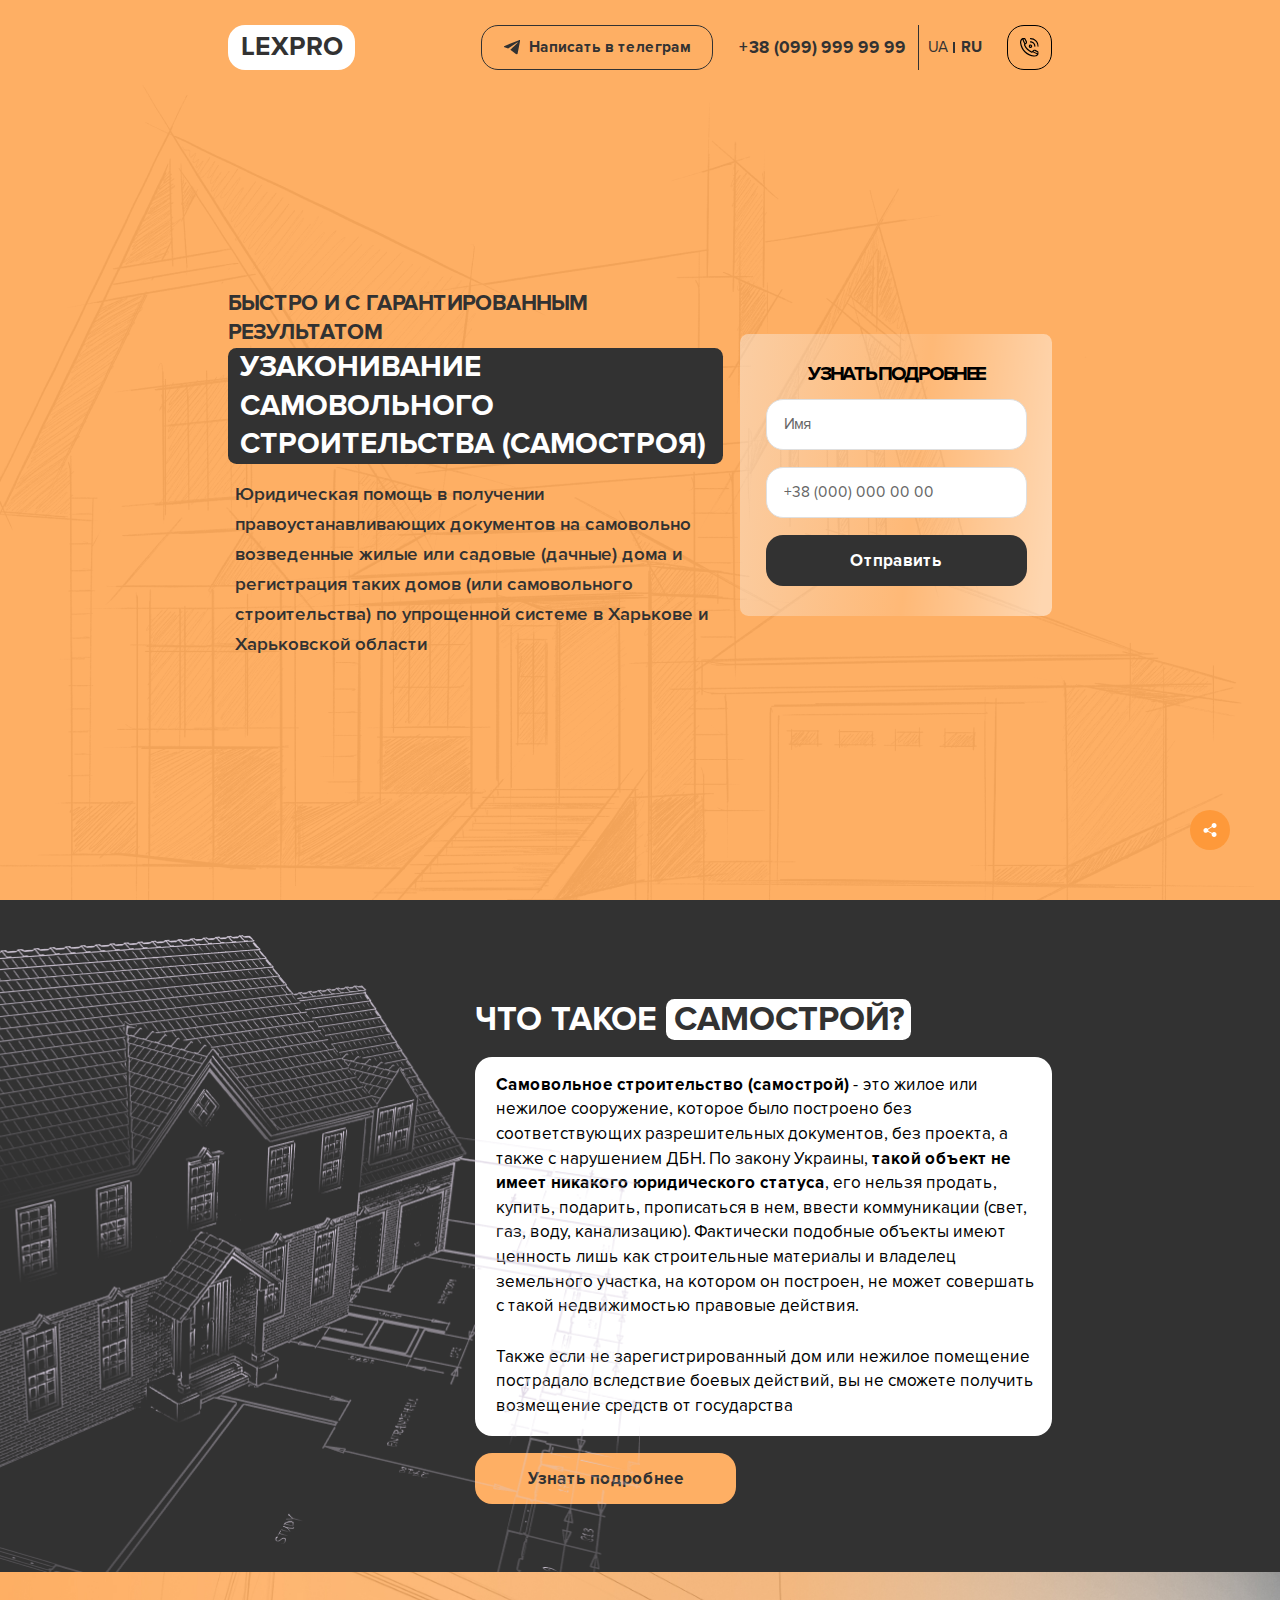
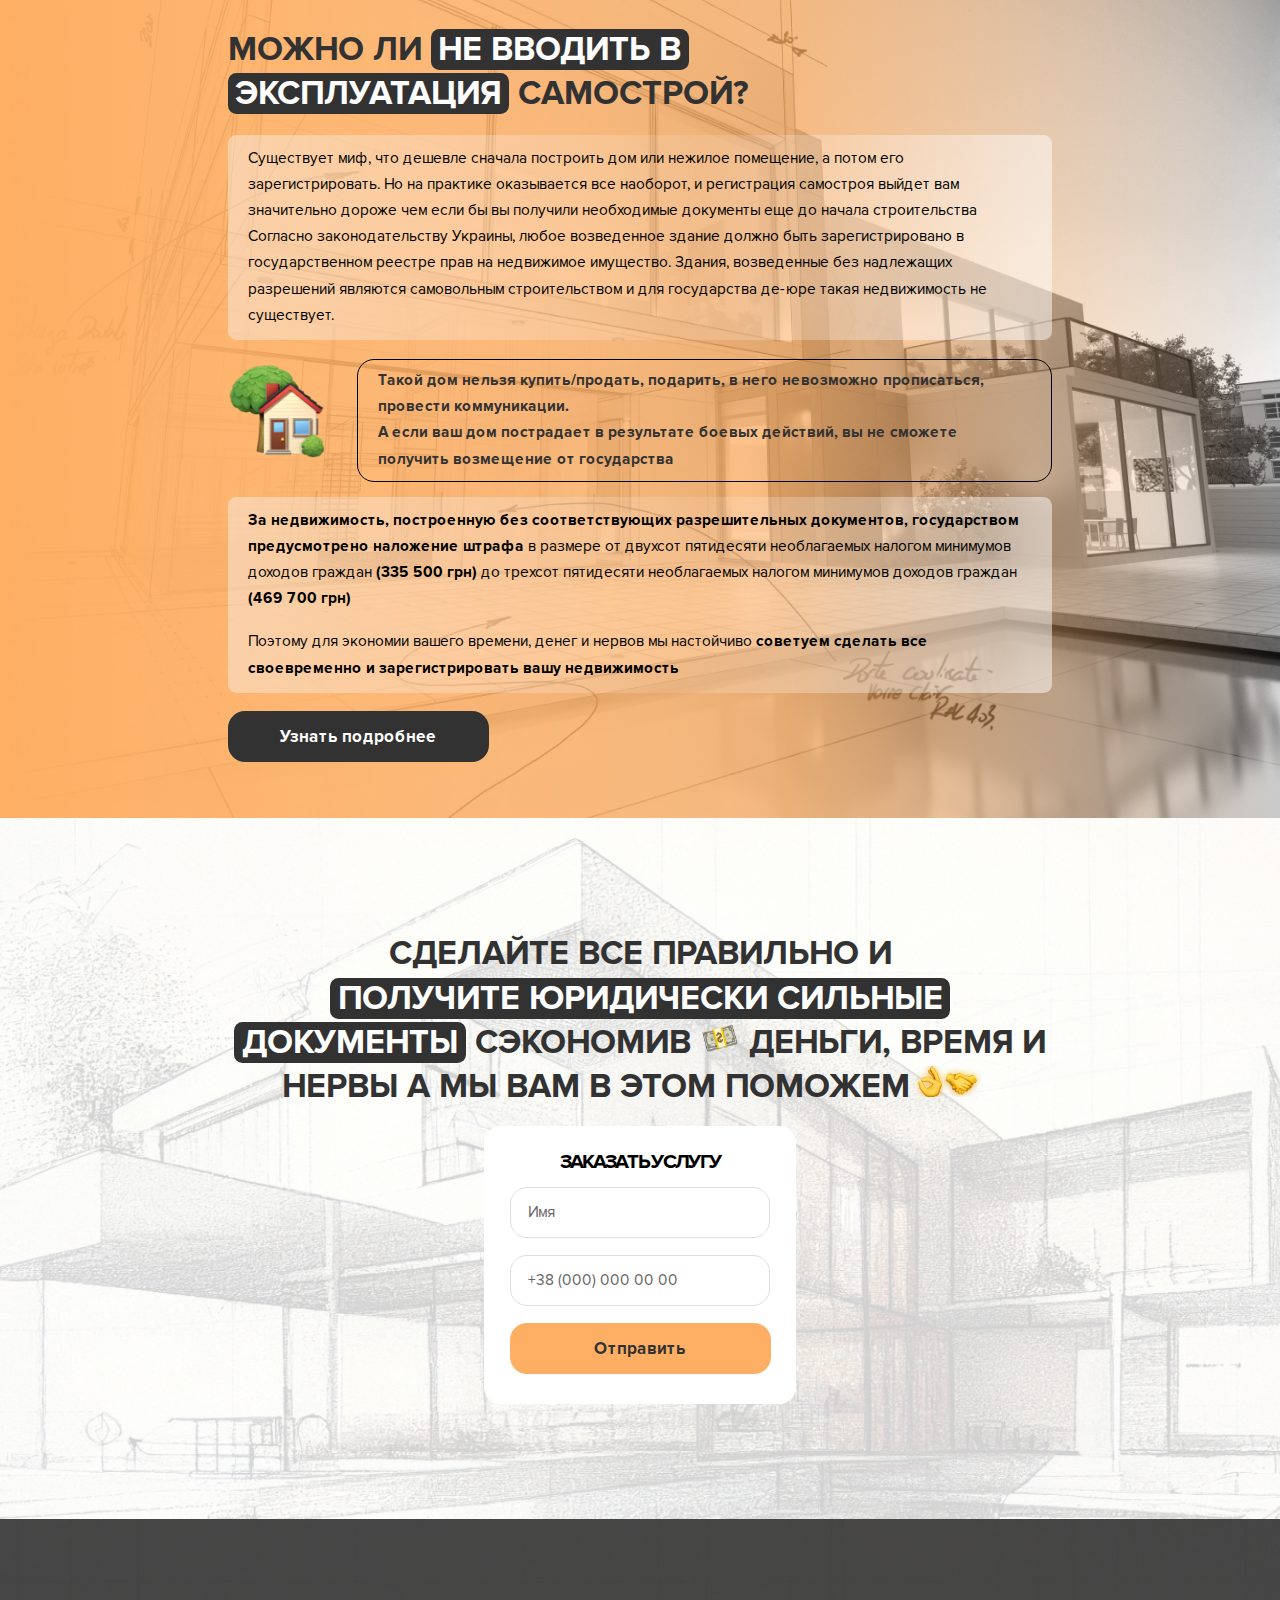
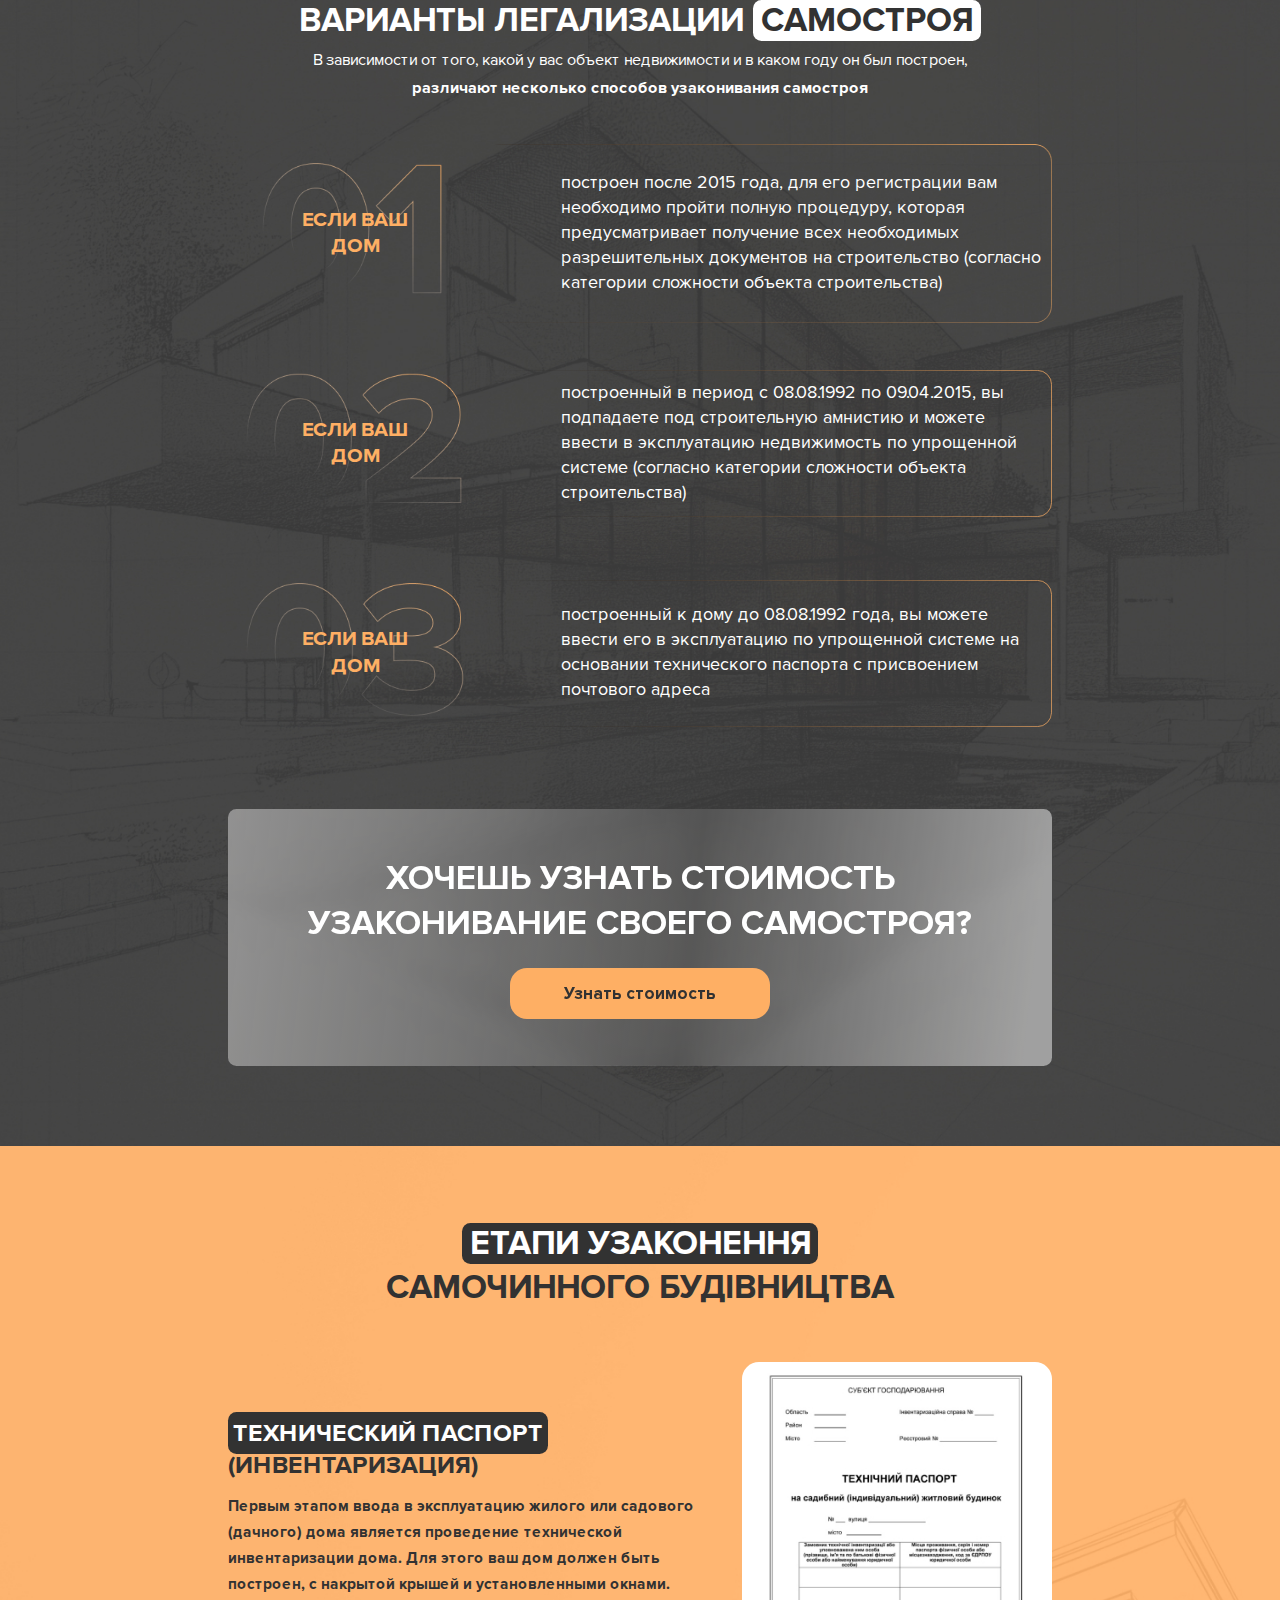
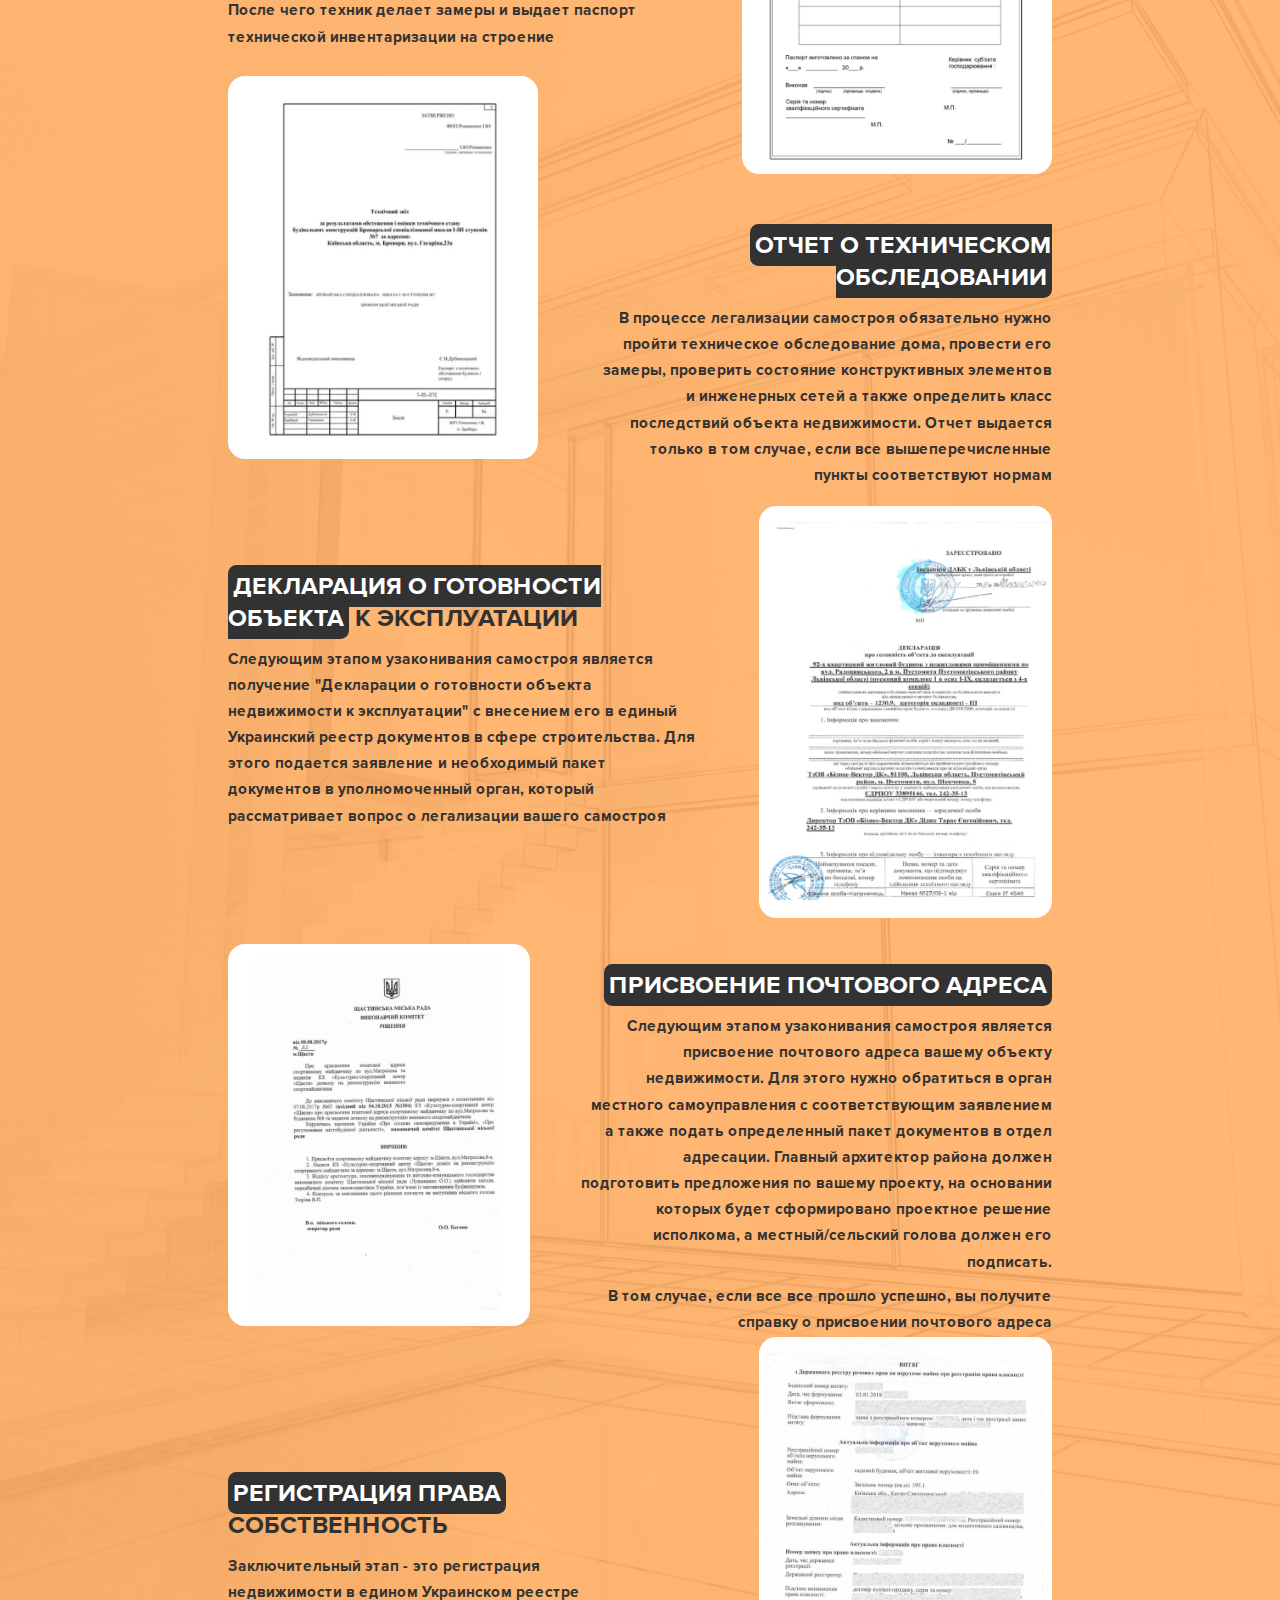
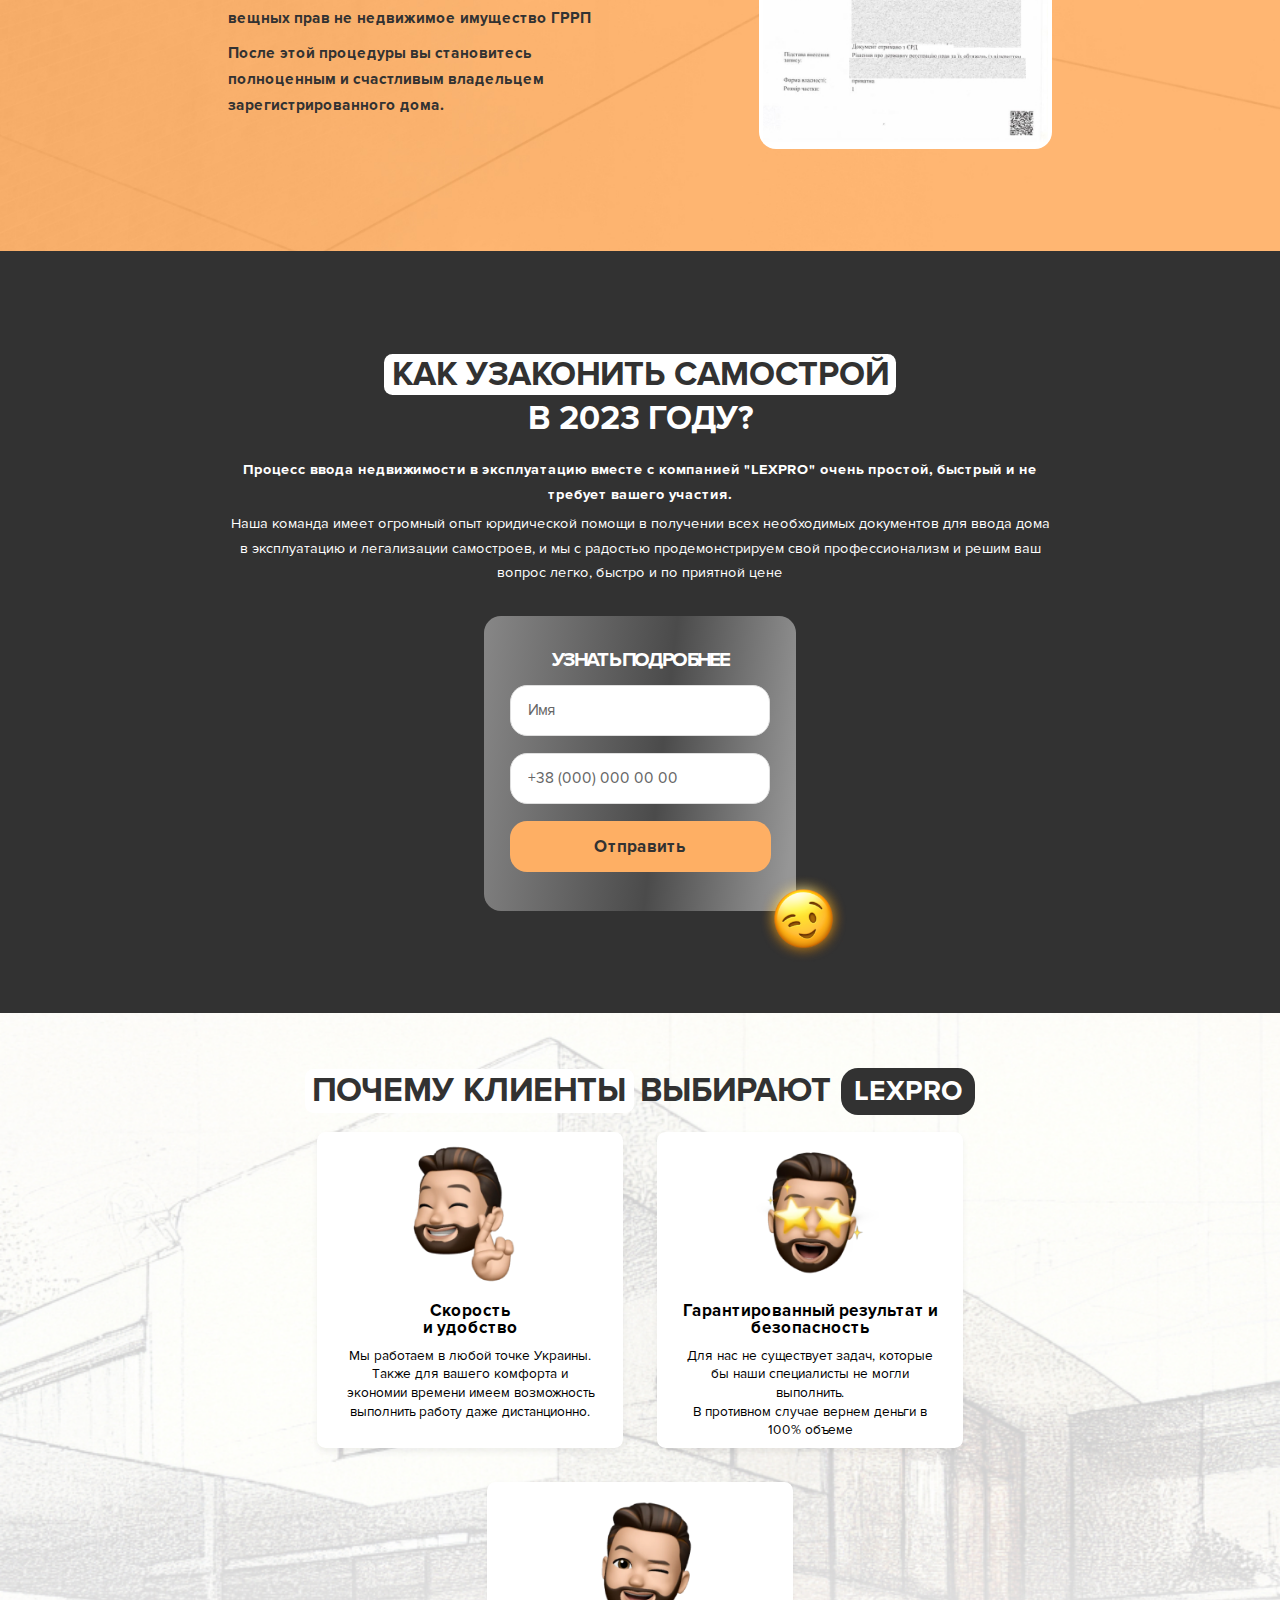
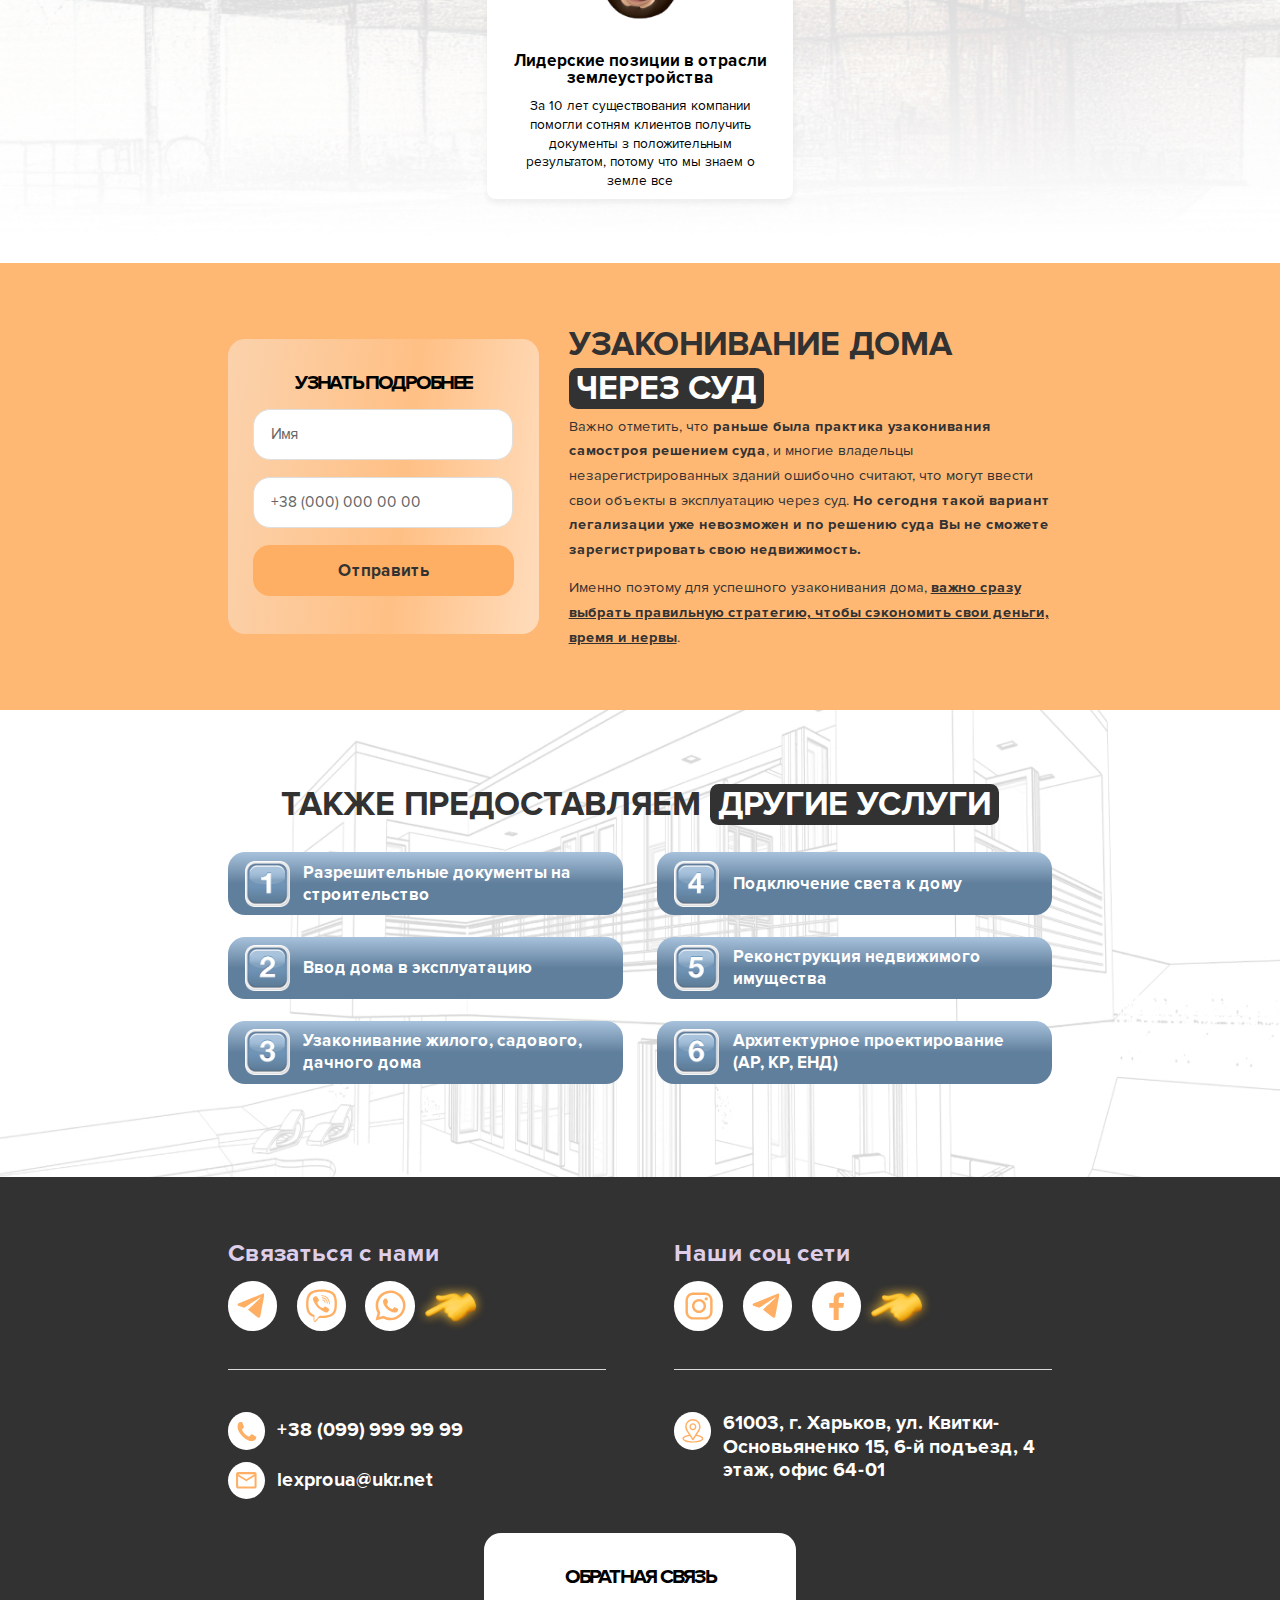
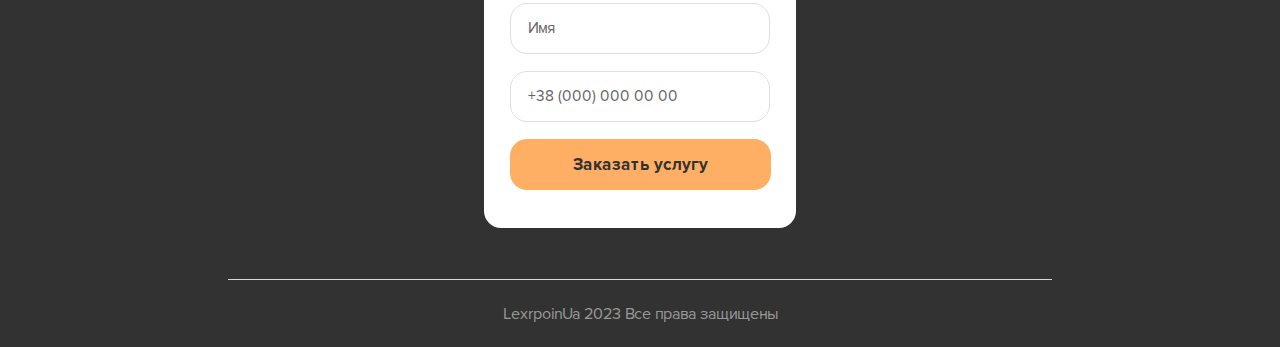
==== commit 2cd0d841: "add changes" ====
--- a/index_ru.html
+++ b/index_ru.html
@@ -137,7 +137,7 @@
             <header class="header">
                 <div class="header__container container">
                     <div class="header__row">
-                        <a href="" class="header__logo logo" data-da="header__body, 0, 767">ZEM</a>
+                        <a href="" class="header__logo logo" data-da="header__body, 0, 767">LEXPRO</a>
                         <div class="header__body">
                             <a href="" class="header__telegram telegram-header">
                                 <svg class="telegram-header__icon">
@@ -529,7 +529,7 @@
                                 <div class="how-get__text">
                                     <p>
                                         <span>
-                                            Процесс ввода недвижимости в эксплуатацию вместе с компанией "ZEM" очень
+                                            Процесс ввода недвижимости в эксплуатацию вместе с компанией "LEXPRO" очень
                                             простой, быстрый и не требует вашего участия.
                                         </span>
                                     </p>
@@ -560,7 +560,7 @@
                     <div class="why-choose__container container">
                         <div class="why-choose__body">
                             <h2 class="why-choose__title title">
-                                <span>Почему клиенты</span> выбирают<br> <a href="" class="logo logo_black">ZEM</a>
+                                <span>Почему клиенты</span> выбирают<br> <a href="" class="logo logo_black">LEXPRO</a>
                             </h2>
                             <div class="why-choose__row">
                                 <div class="why-choose__column">
@@ -807,7 +807,7 @@
                             </div>
                         </div>
                     </div>
-                    <div class="footer__copyright">ZeminUa 2023 Все права защищены</div>
+                    <div class="footer__copyright">LexrpoinUa 2023 Все права защищены</div>
                 </div>
             </footer>
             <div class="contacts">
--- a/css/style.min.css
+++ b/css/style.min.css
@@ -245,10 +245,10 @@
 }
 @media (max-width: 479.98px) {
   .logo {
-    height: 32px;
-    font-size: 16px;
+    height: 30px;
+    font-size: 15px;
     border-radius: 10px;
-    padding: 5px 7.5px;
+    padding: 5px 6px;
   }
 }
 .logo_black {
@@ -656,14 +656,14 @@
   flex-direction: column;
   align-items: center;
   position: fixed;
-  bottom: 50px;
+  bottom: 40px;
   right: 50px;
   z-index: 10000;
   cursor: pointer;
 }
 @media (max-width: 479.98px) {
   .contacts {
-    bottom: 10px;
+    bottom: 0px;
     right: 10px;
   }
 }
@@ -673,6 +673,7 @@
   width: 40px;
   height: 40px;
   overflow: hidden;
+  margin: 0 0 10px 0;
   background-color: #fe993a;
   -webkit-transition: all 0.3s ease 0s;
   -moz-transition: all 0.3s ease 0s;
@@ -684,9 +685,6 @@
   display: flex;
   align-items: center;
   justify-content: center;
-}
-.contacts__open:not(:last-child) {
-  margin: 0 0 10px 0;
 }
 @media (min-width: 479.98px) {
   .contacts__open:hover {
@@ -732,6 +730,7 @@
   height: 146px;
   opacity: 1;
   visibility: visible;
+  margin: 0 0 10px 0;
 }
 @media (max-width: 479.98px) {
   .contacts__items.show {
@@ -839,7 +838,7 @@
 }
 @media (max-width: 479.98px) {
   .header__logo {
-    margin: 0 12px 0 0;
+    margin: 0 9px 0 0;
   }
 }
 .header__body {
@@ -987,9 +986,10 @@
 @media (max-width: 479.98px) {
   .phone-header {
     height: 32px;
-    font-size: 14px;
-    margin: 0 12px 0 0;
+    font-size: 13px;
+    margin: 0 9px 0 0;
     border-radius: 10px;
+    padding: 5px 8px 5px 8px;
   }
 }
 .phone-header__icon {
@@ -1026,8 +1026,8 @@
 }
 @media (max-width: 479.98px) {
   .phone-icon-header {
-    width: 16px;
-    height: 16px;
+    width: 15px;
+    height: 15px;
   }
 }
 
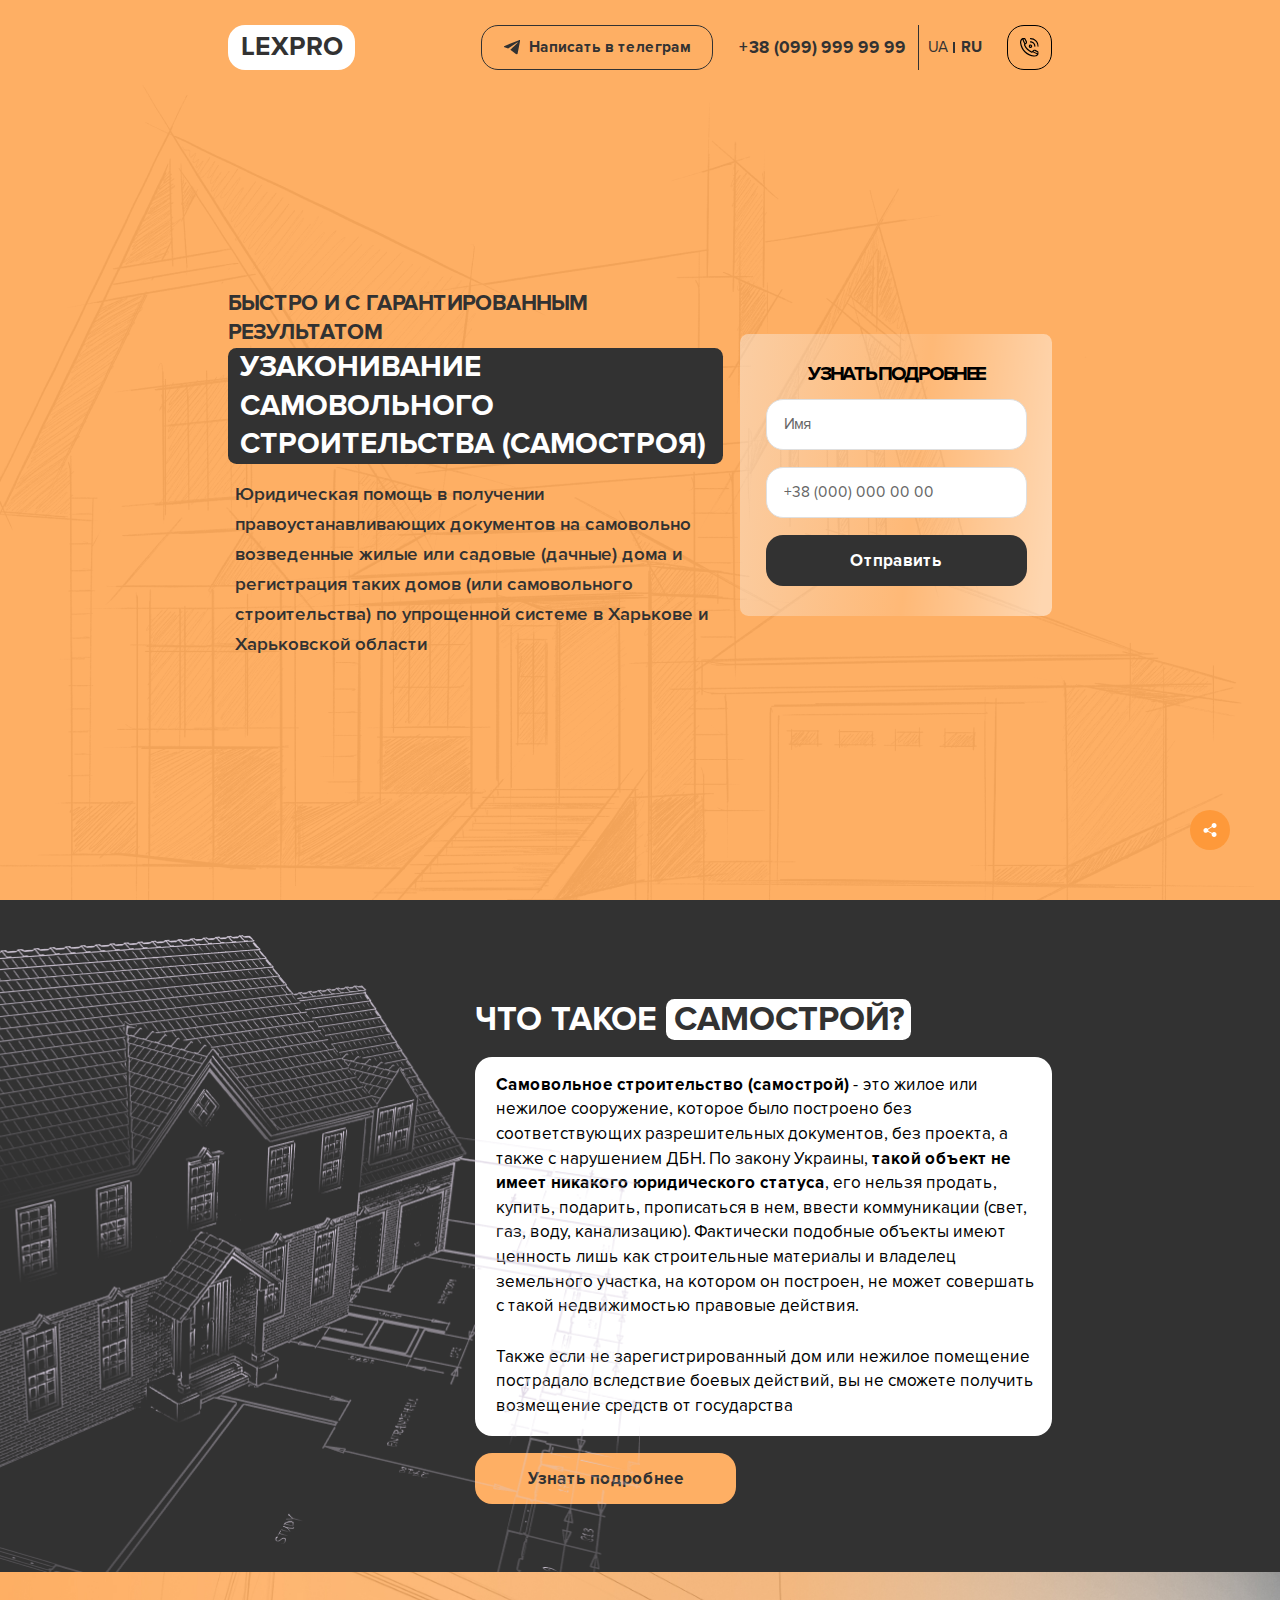
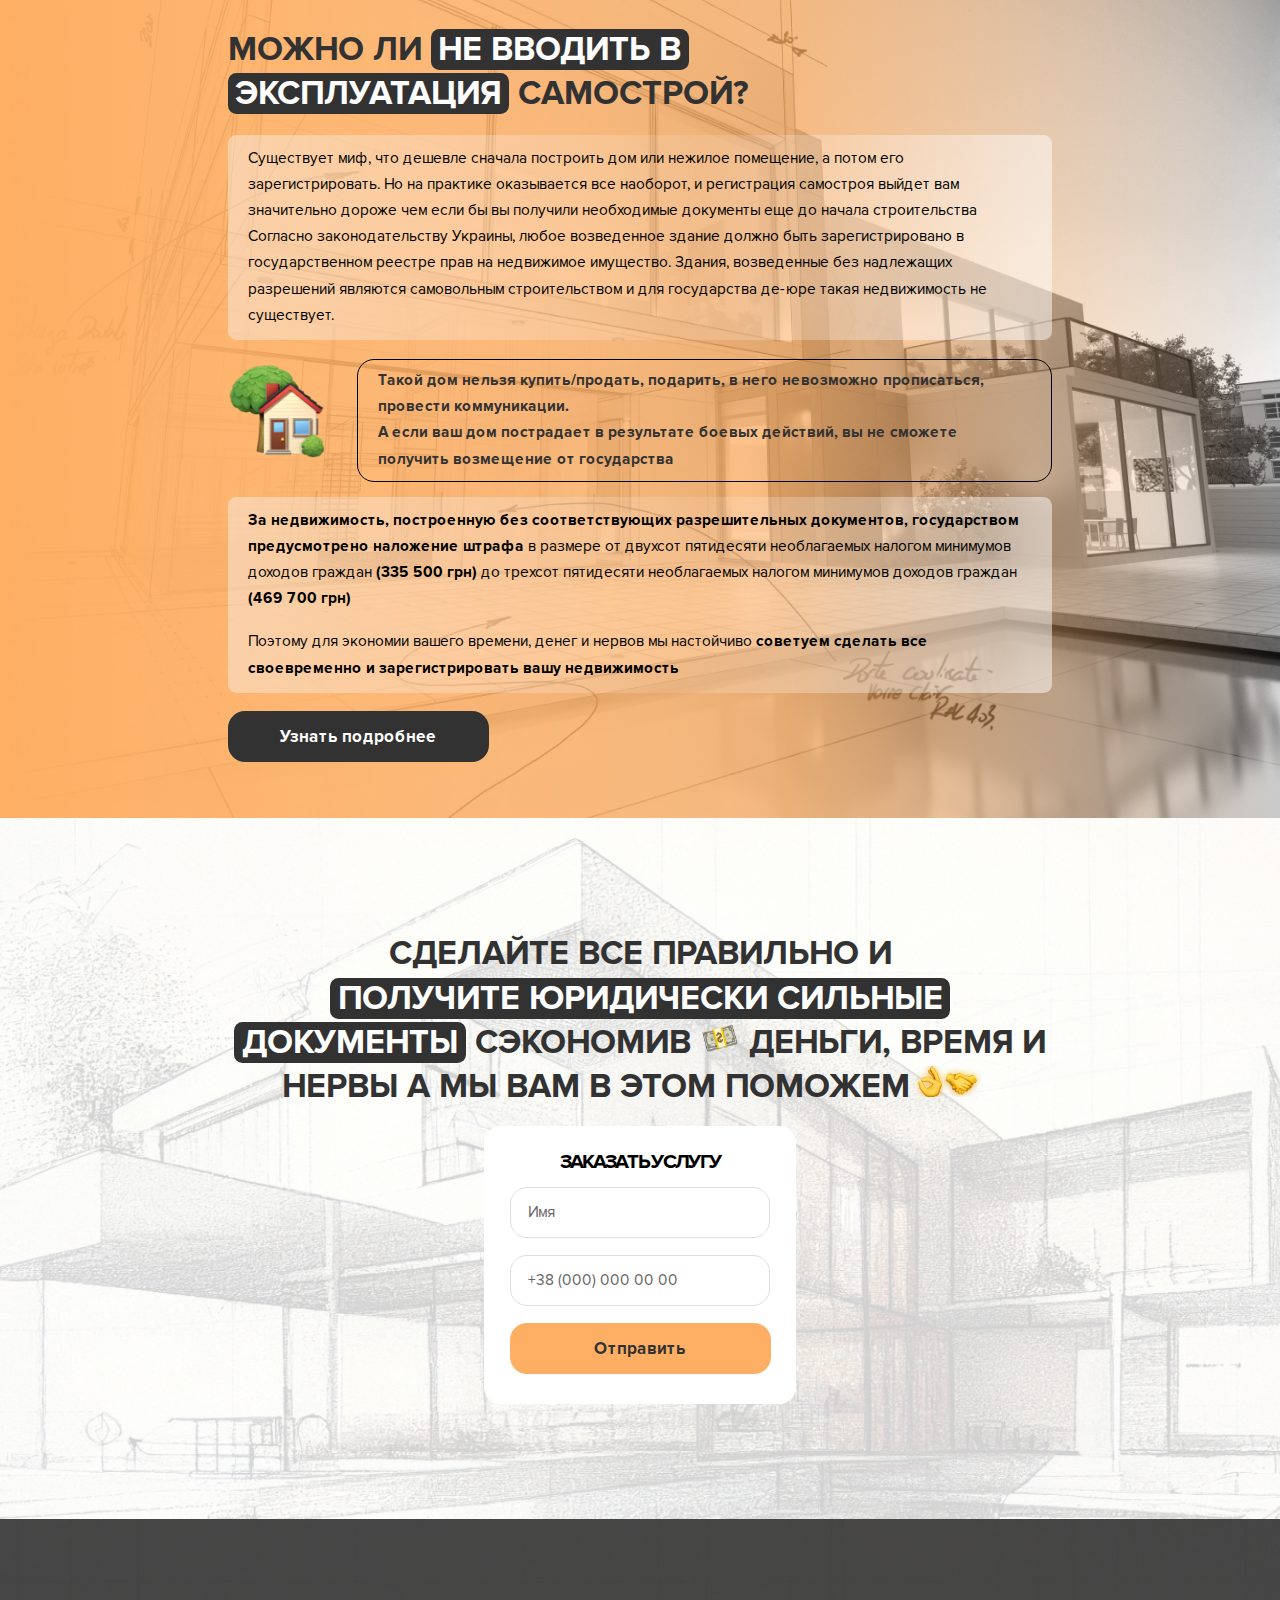
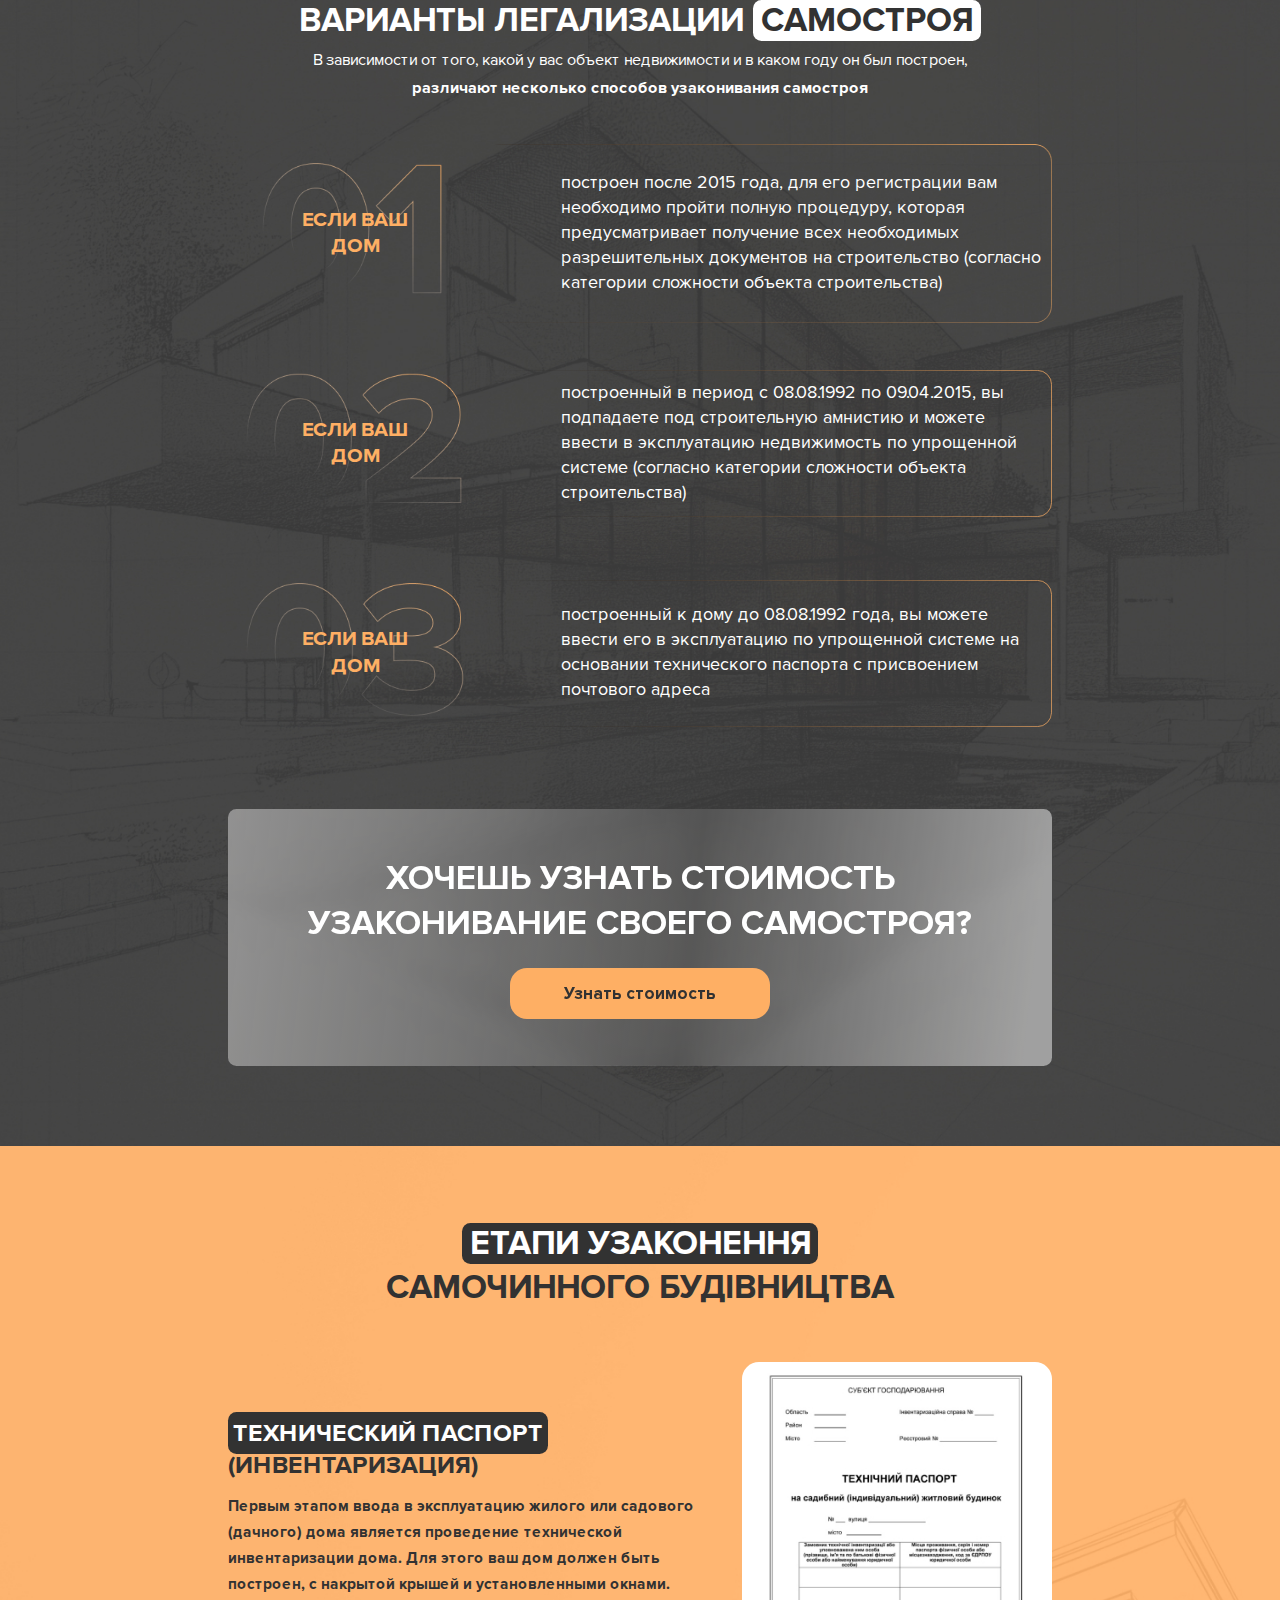
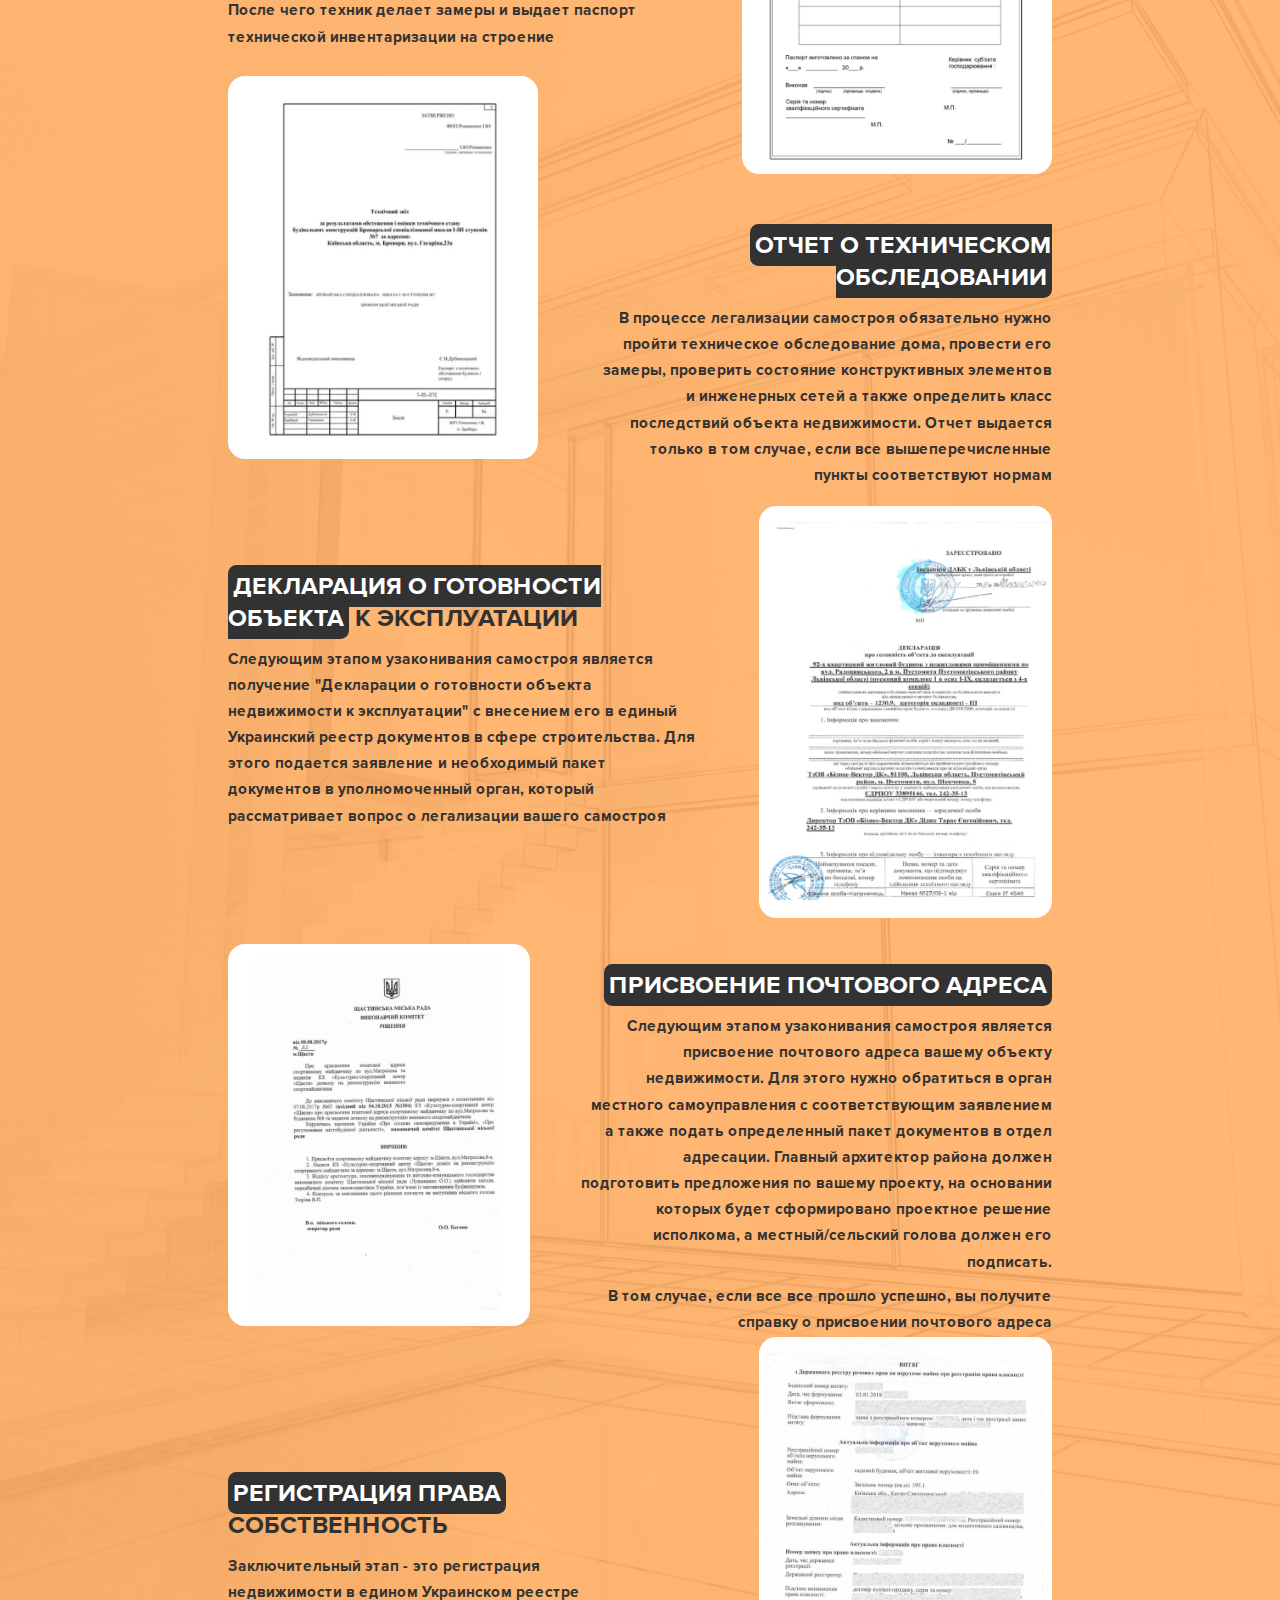
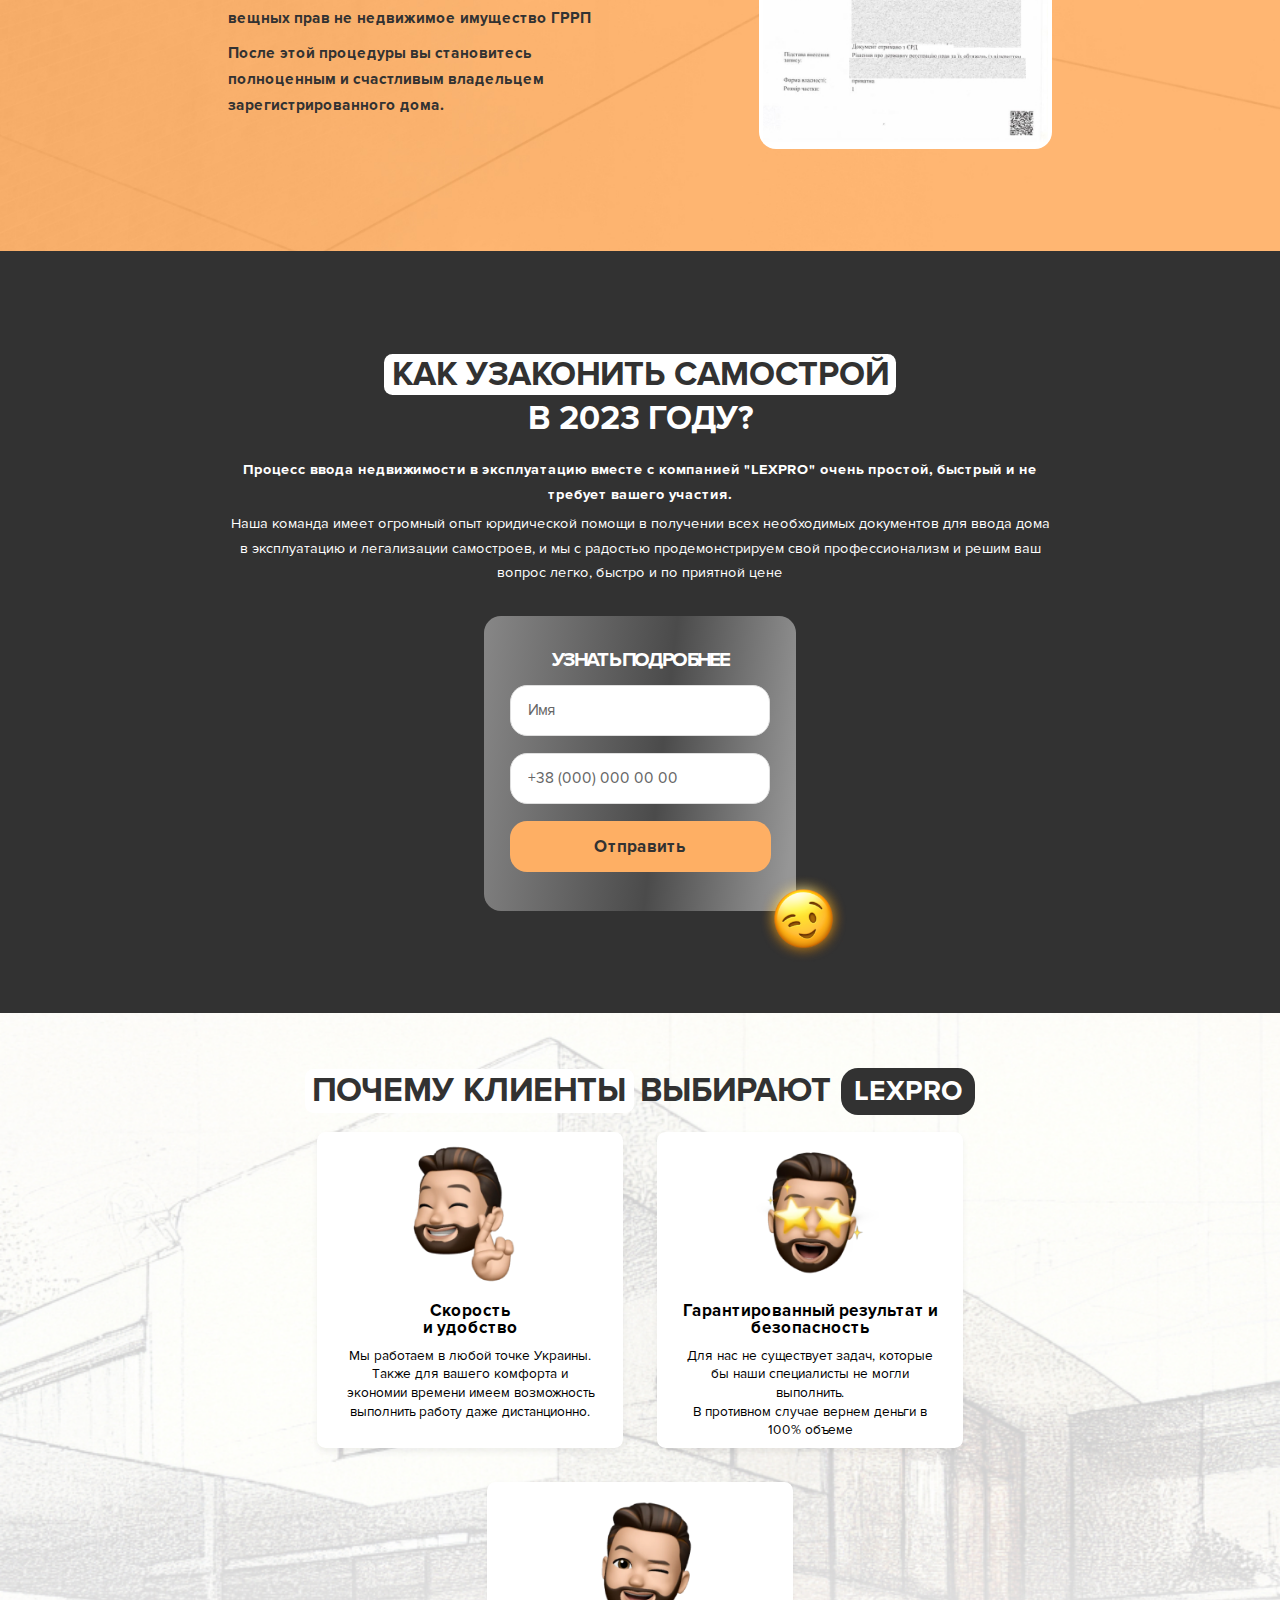
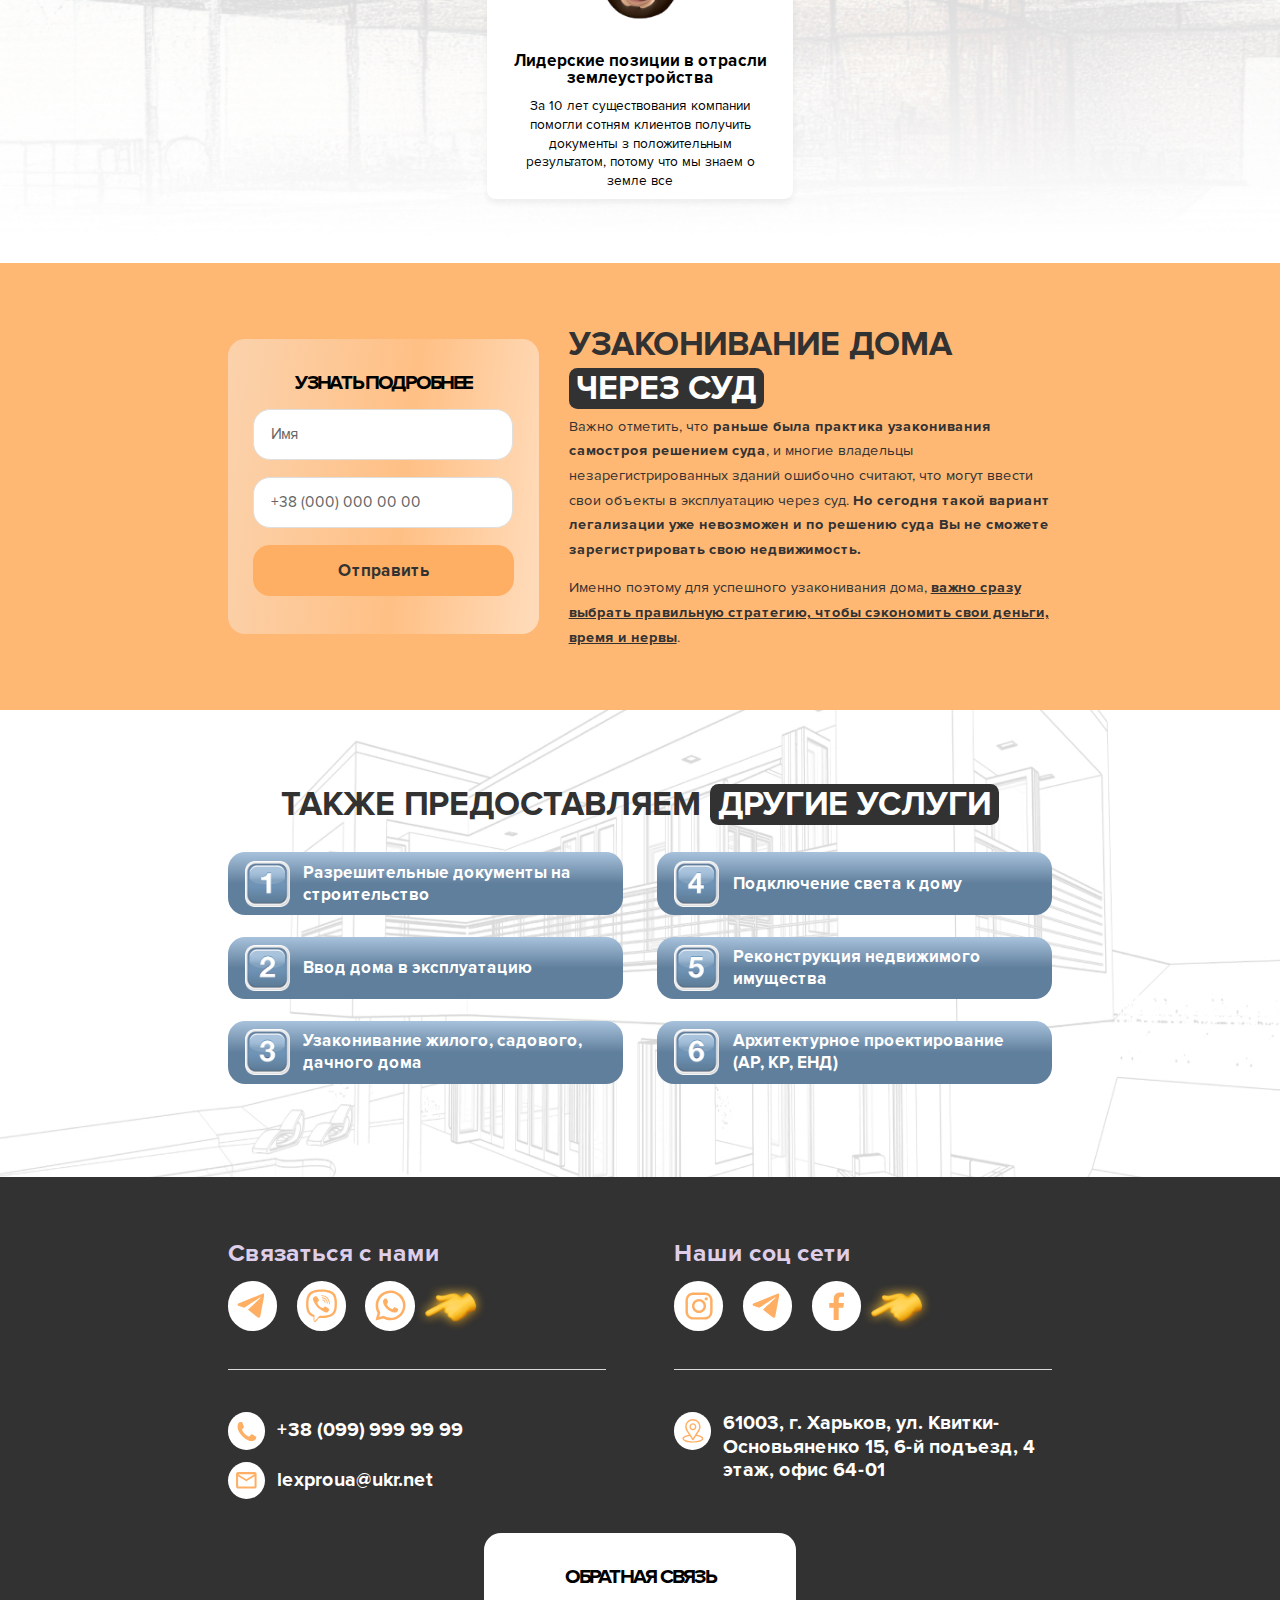
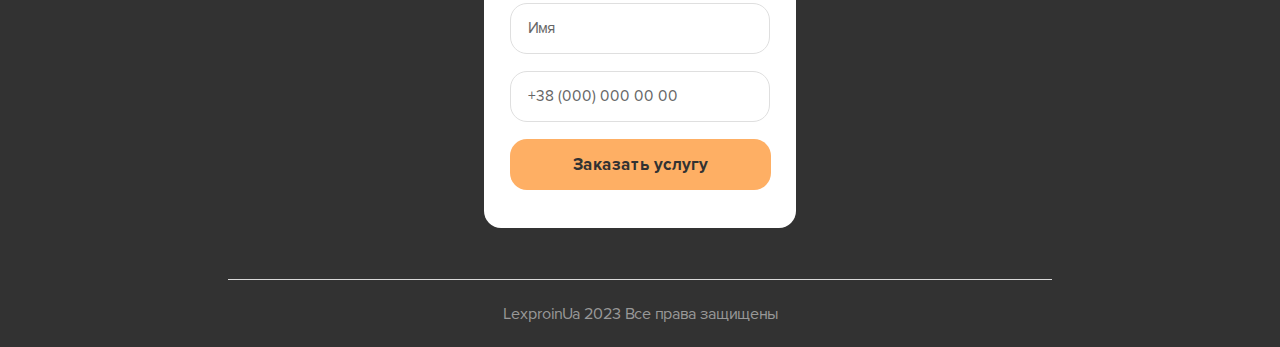
==== commit f80f616f: "add changes" ====
--- a/index_ru.html
+++ b/index_ru.html
@@ -807,7 +807,7 @@
                             </div>
                         </div>
                     </div>
-                    <div class="footer__copyright">LexrpoinUa 2023 Все права защищены</div>
+                    <div class="footer__copyright">LexproinUa 2023 Все права защищены</div>
                 </div>
             </footer>
             <div class="contacts">
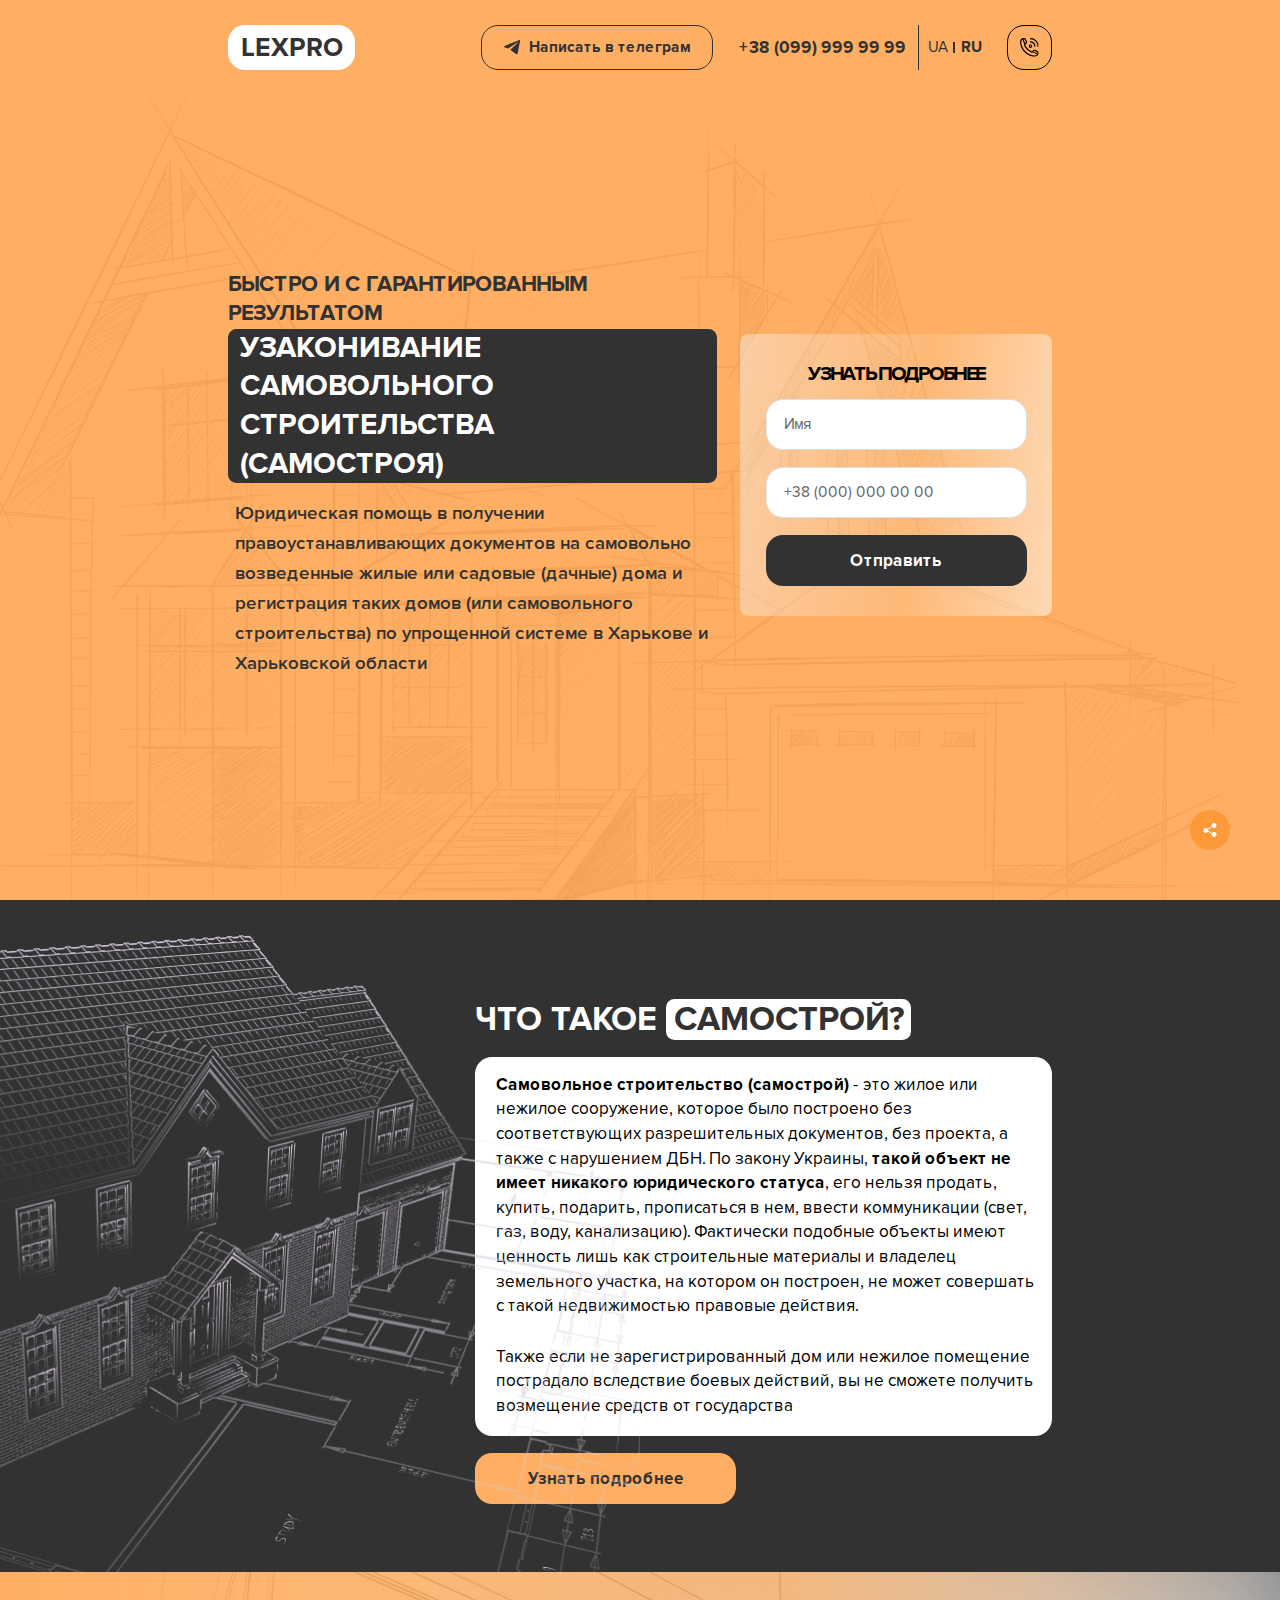
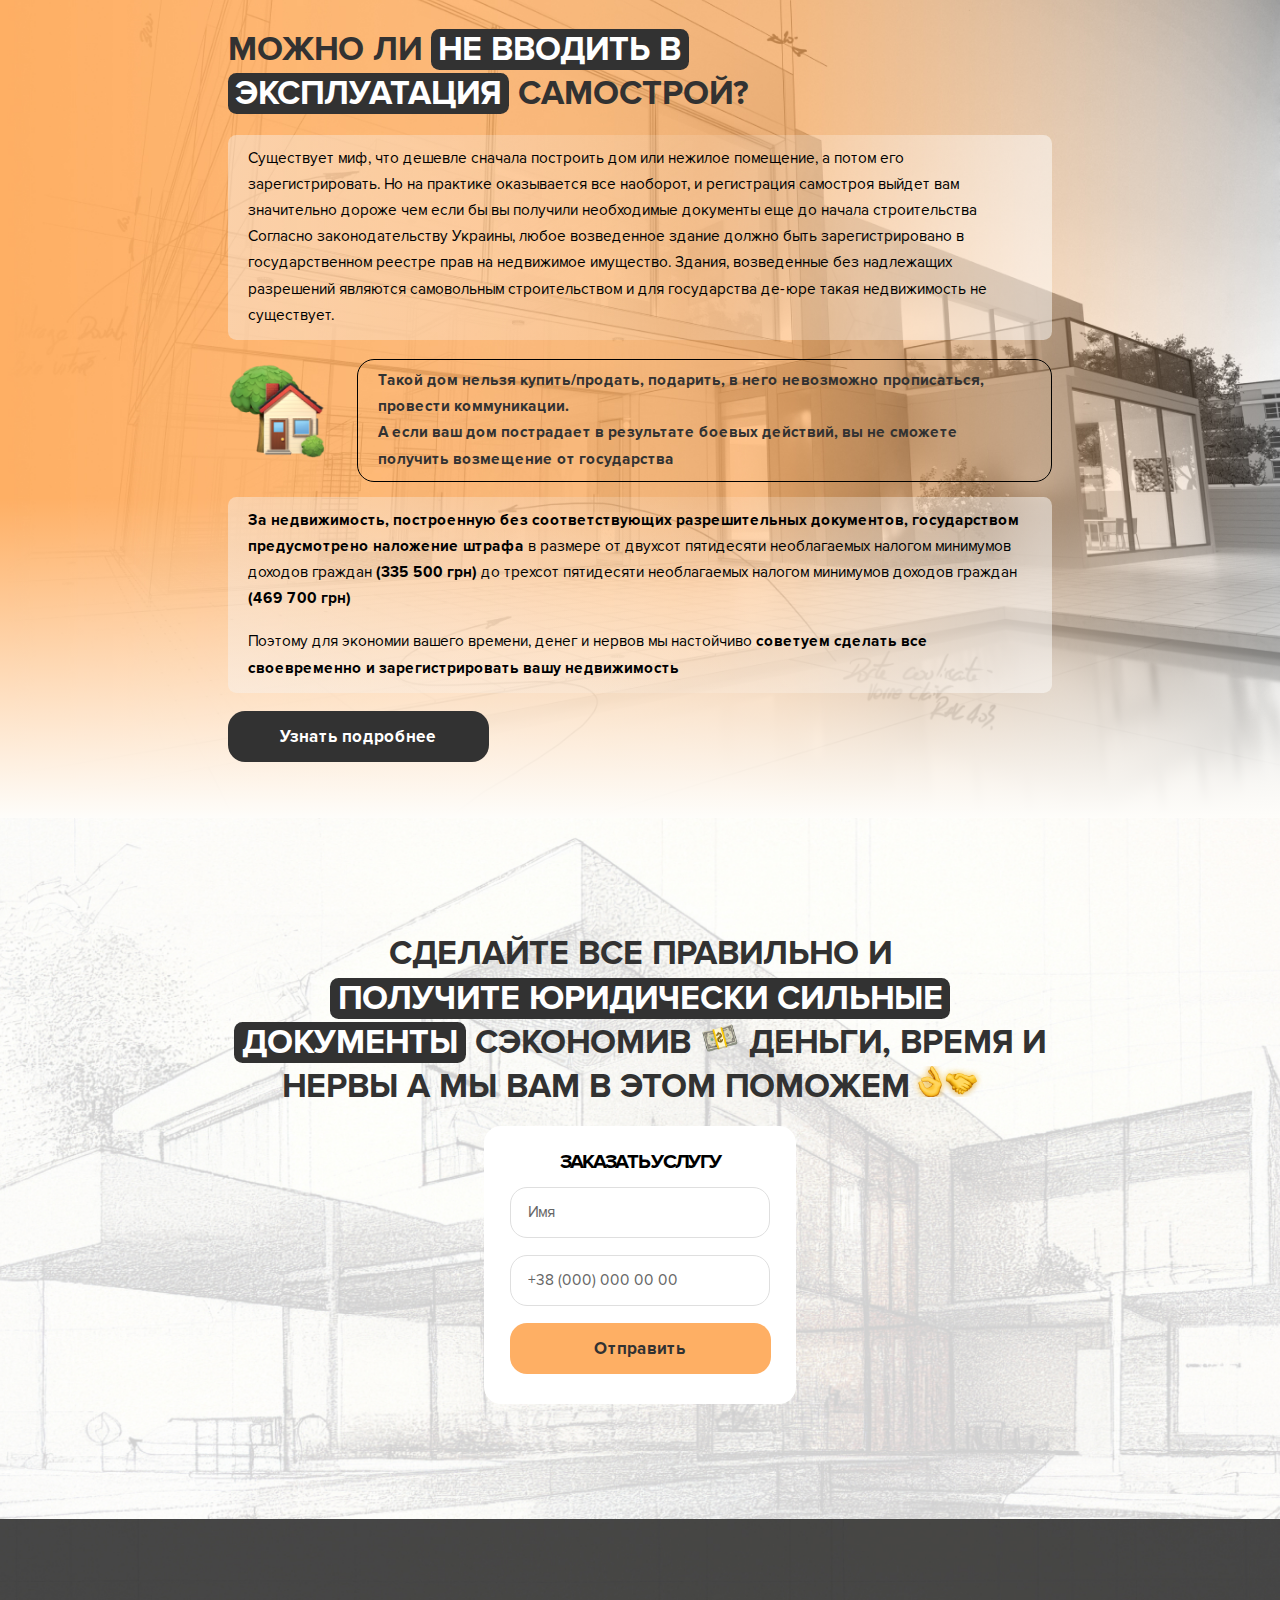
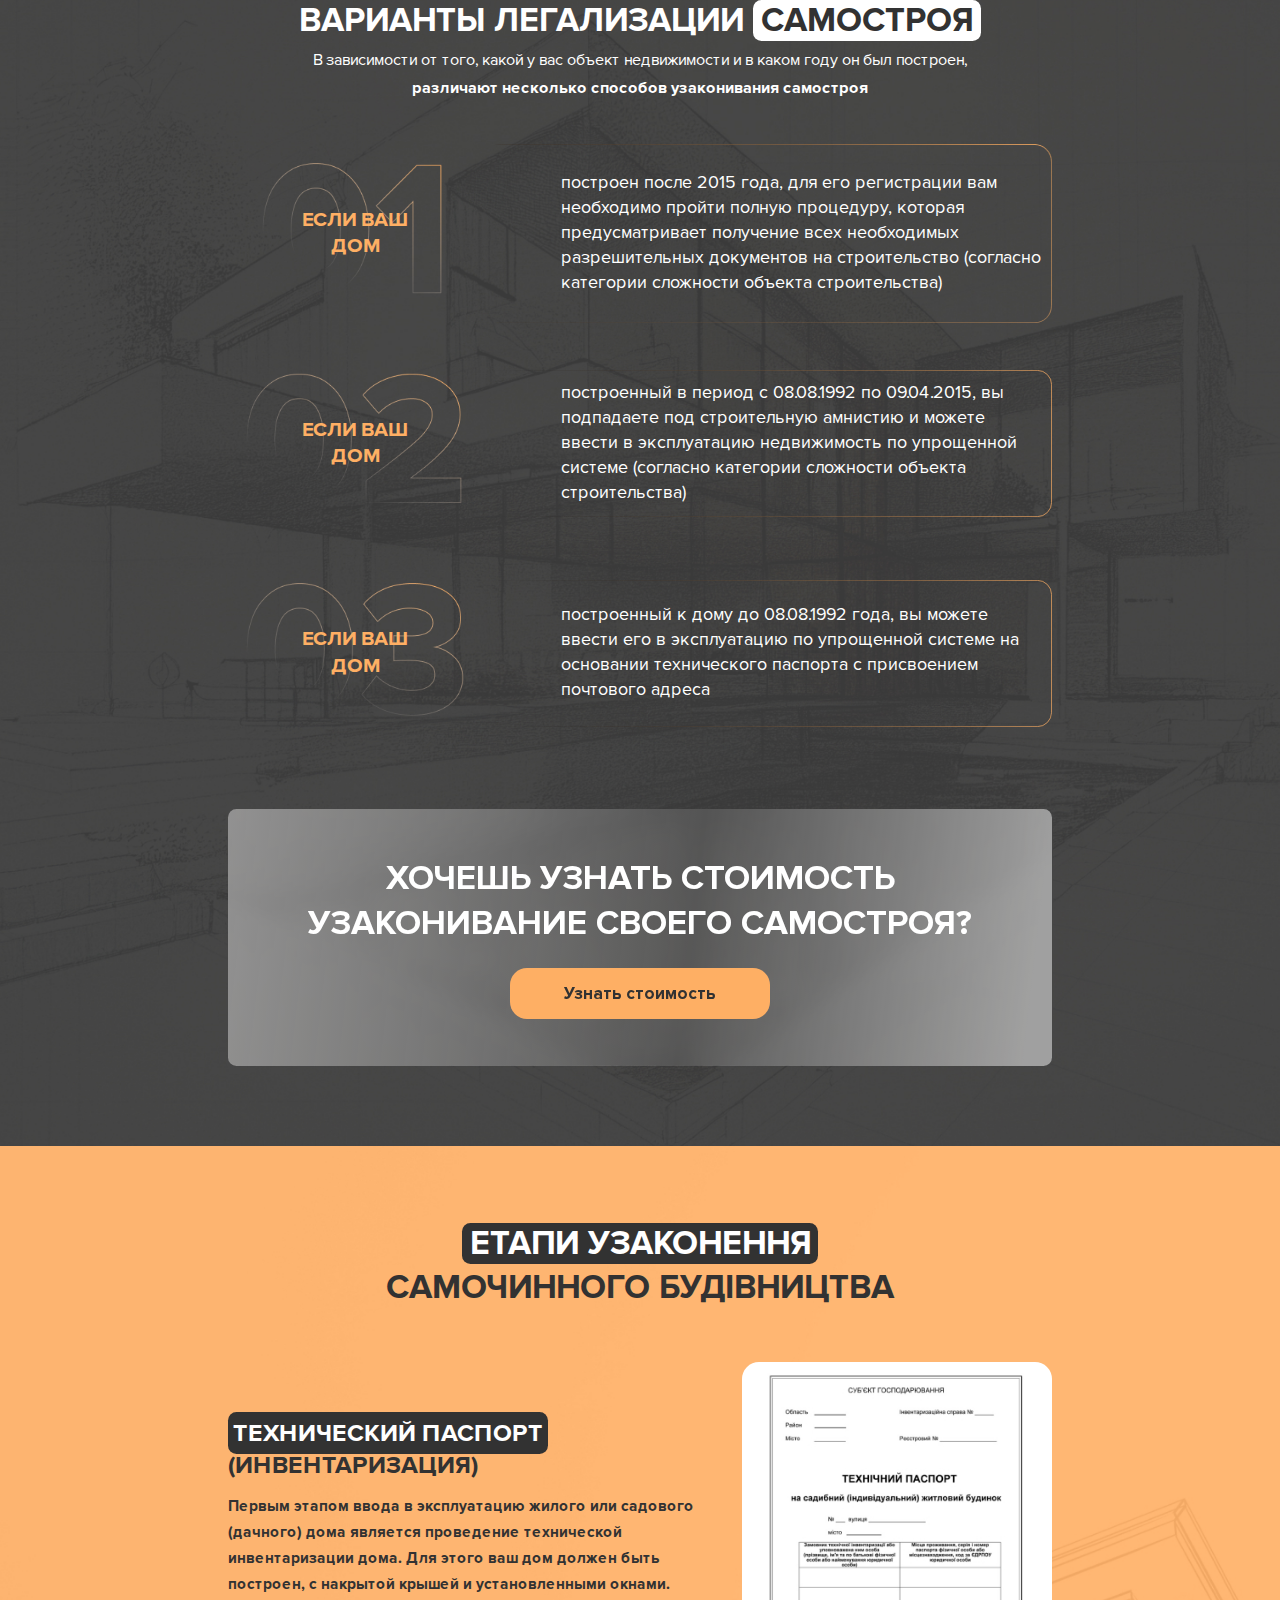
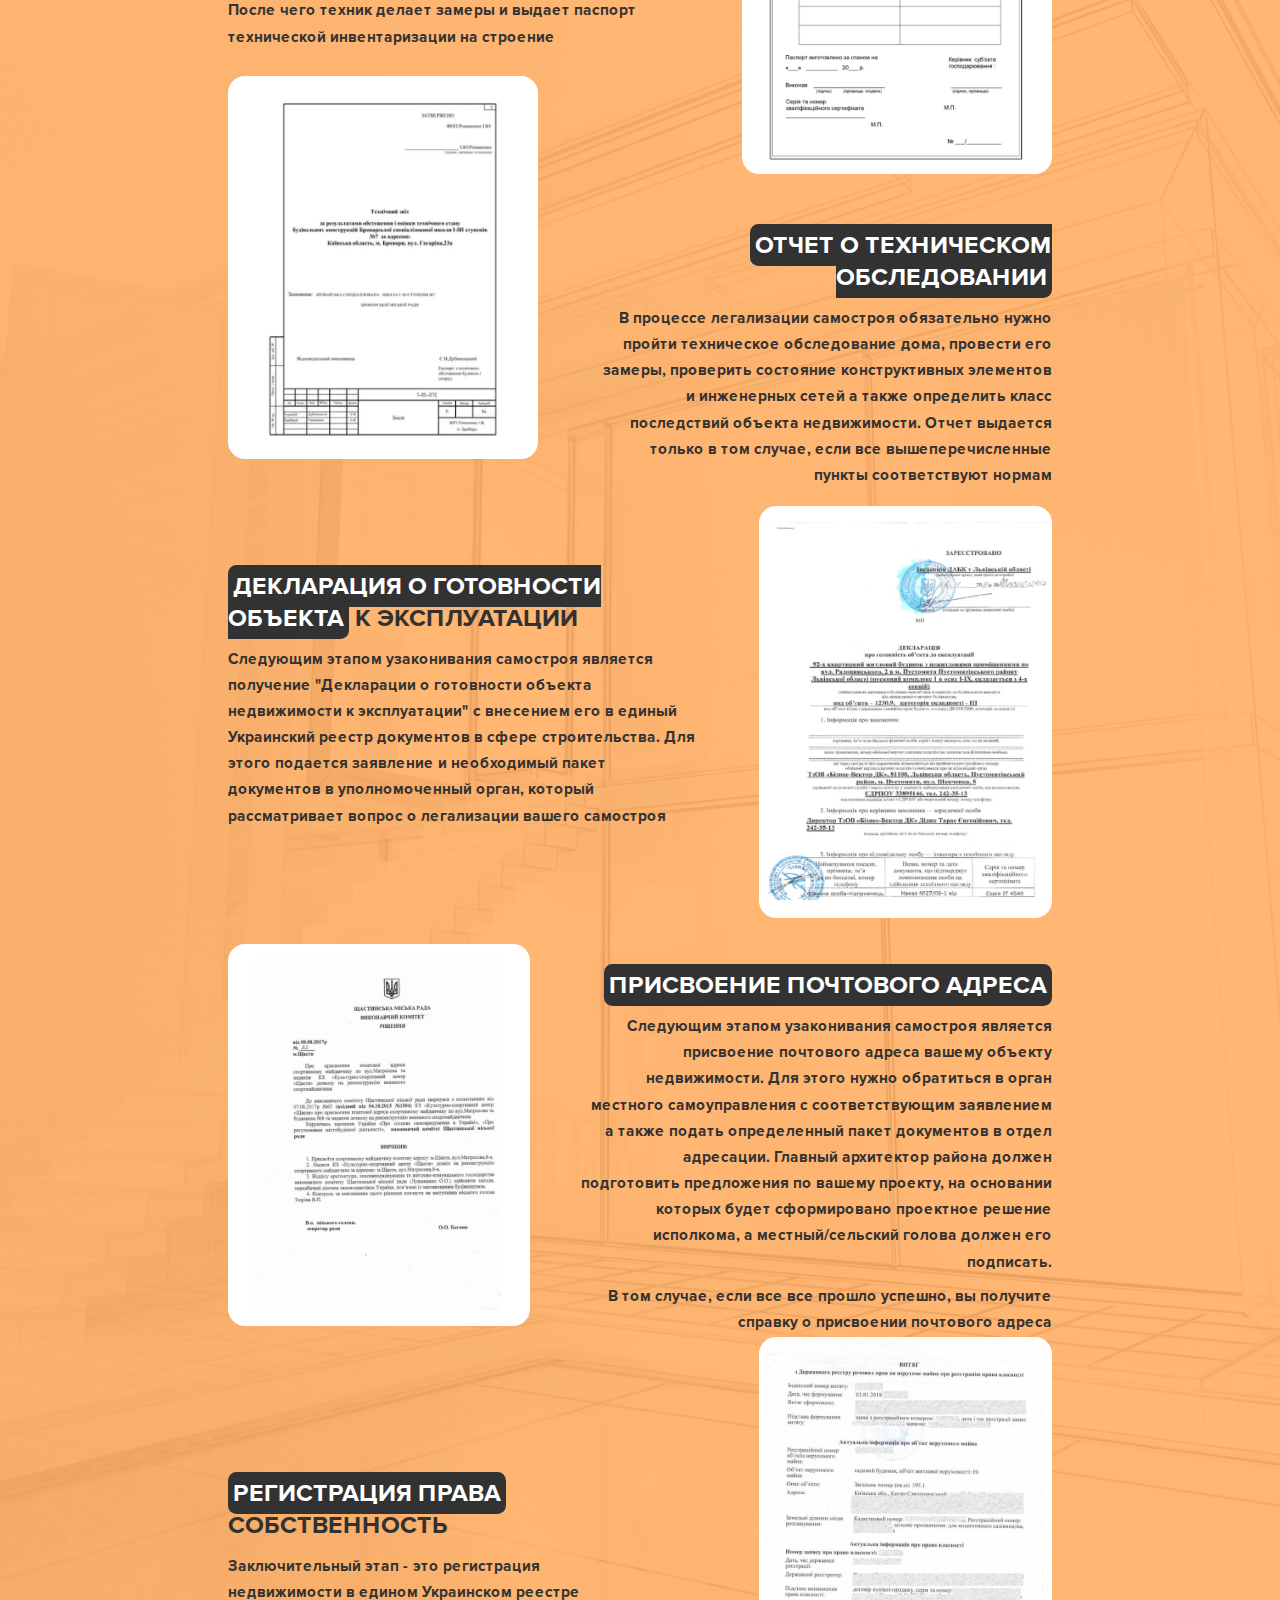
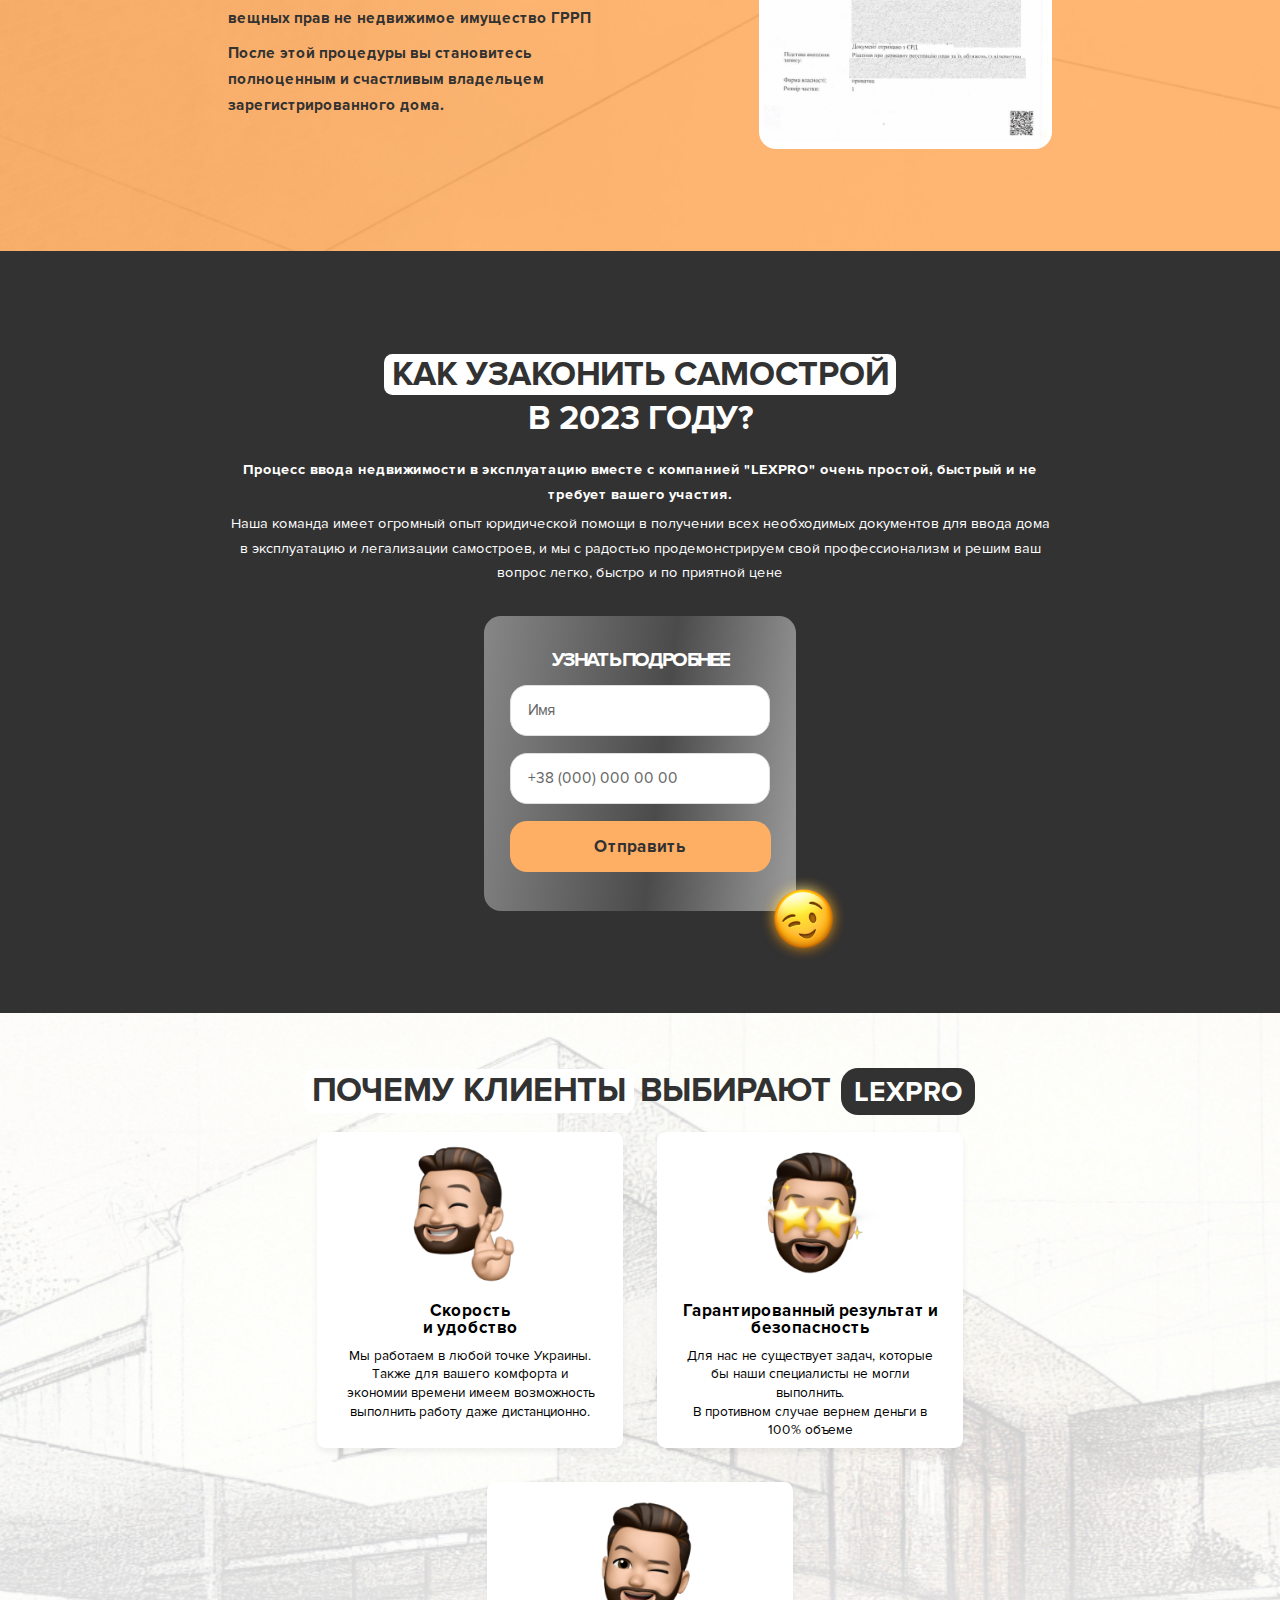
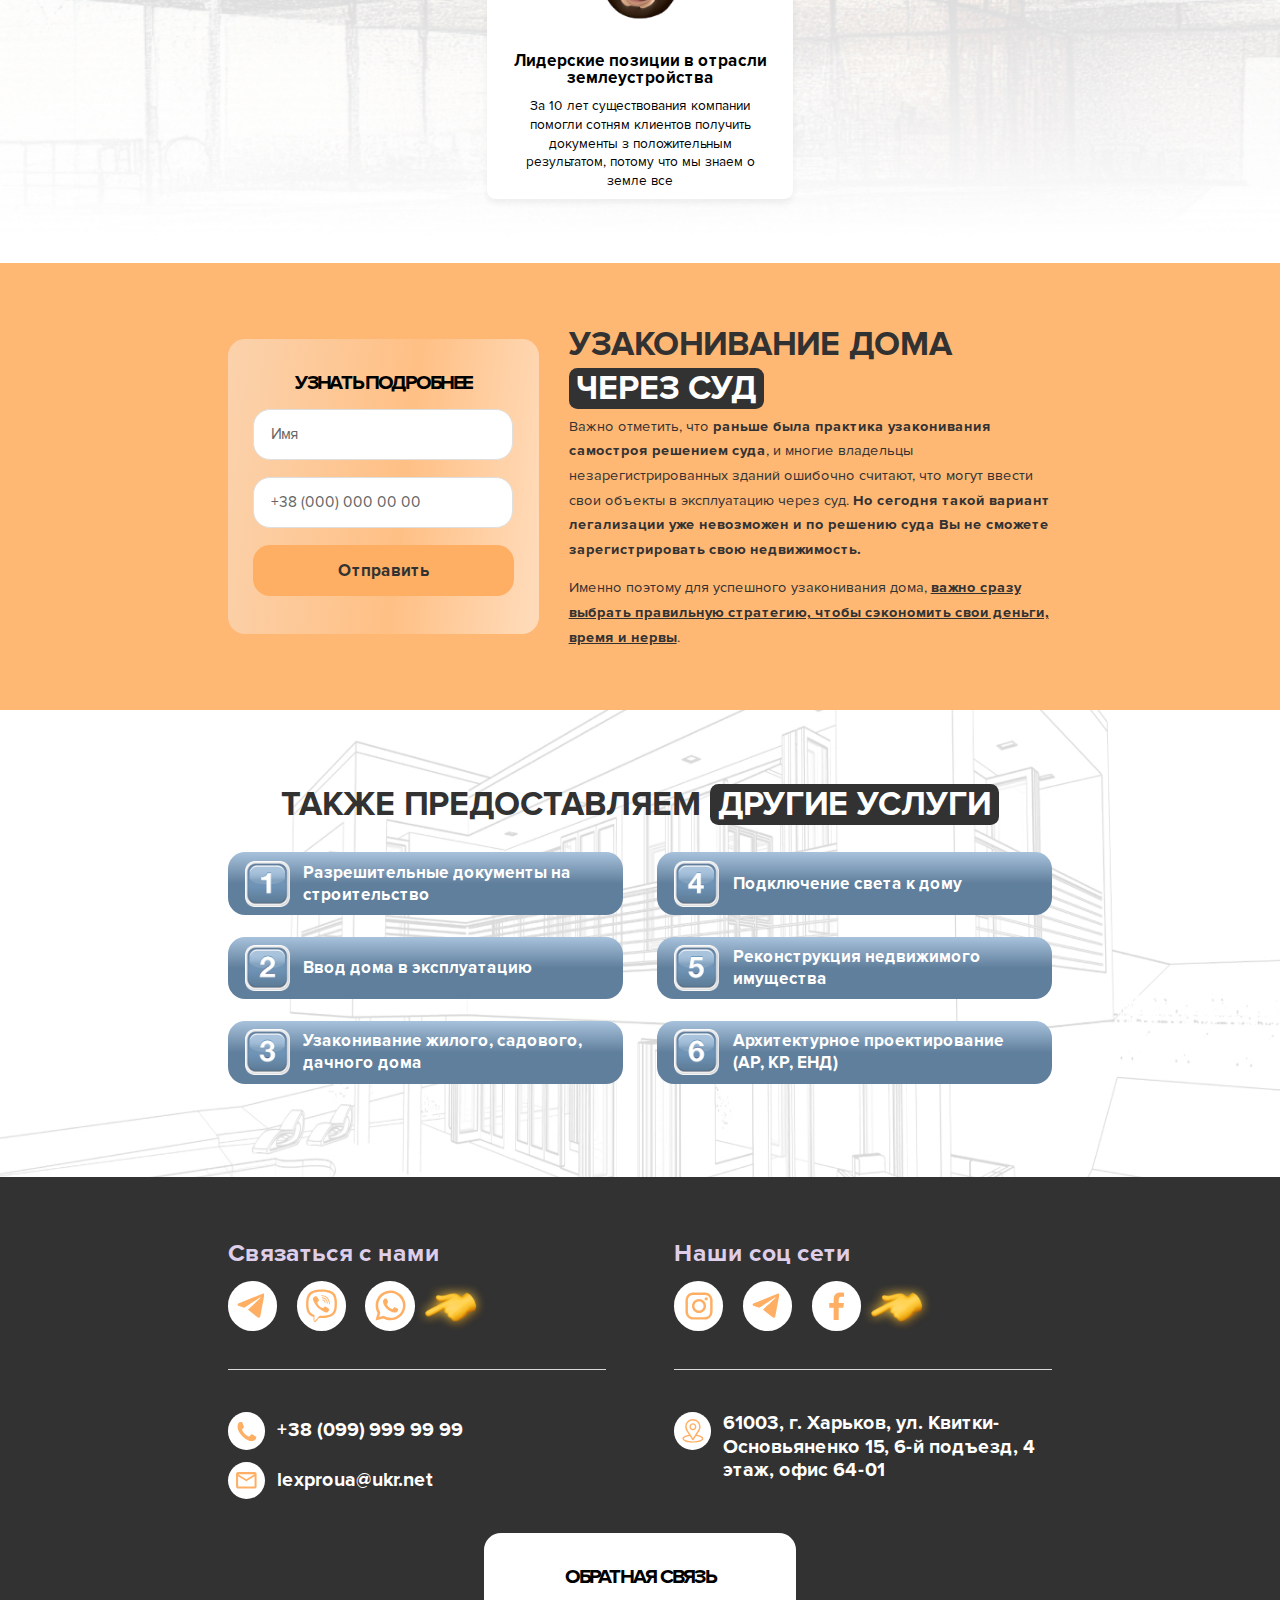
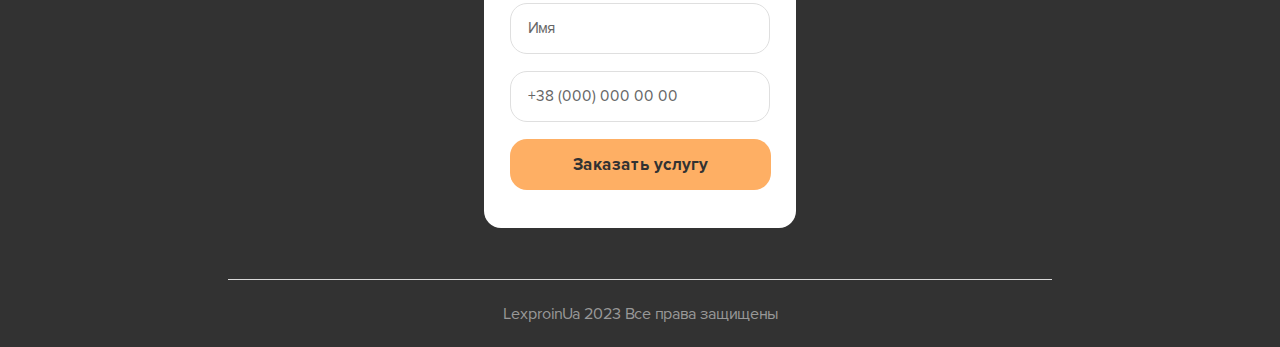
==== commit 9933d619: "add changes" ====
--- a/index_ru.html
+++ b/index_ru.html
@@ -171,7 +171,7 @@
                 </div>
             </header>
             <main>
-                <section class="main">
+                <section class="main main_ru">
                     <div class="main__block-1">
                         <div class="main__image main__image_1 image-bg ibg">
                             <img src="img/bg-images/bg-1.png" alt="bg">
--- a/css/style.min.css
+++ b/css/style.min.css
@@ -213,7 +213,7 @@
   align-items: center;
   justify-content: center;
   text-align: center;
-  padding: 5px 15px;
+  padding: 2px 15px 0 15px;
   height: 60px;
   font-size: 36px;
   text-transform: uppercase;
@@ -233,14 +233,14 @@
     height: 46px;
     font-size: 26px;
     border-radius: 15px;
-    padding: 5px 12.5px;
+    padding: 2px 12.5px 0 12.5px;
   }
 }
 @media (max-width: 767.98px) {
   .logo {
     height: 39px;
     font-size: 21px;
-    padding: 5px 10px;
+    padding: 2px 10px 0 10px;
   }
 }
 @media (max-width: 479.98px) {
@@ -248,7 +248,7 @@
     height: 30px;
     font-size: 15px;
     border-radius: 10px;
-    padding: 5px 6px;
+    padding: 2px 6px 0 6px;
   }
 }
 .logo_black {
@@ -1644,6 +1644,29 @@
   padding: 150px 0 100px 0;
   height: 100vh;
 }
+.main_ru .main__title span {
+  max-width: 706px;
+}
+@media (max-width: 1322px) {
+  .main_ru .main__title span {
+    max-width: 575px;
+  }
+}
+@media (max-width: 991.98px) {
+  .main_ru .main__title span {
+    max-width: 540px;
+  }
+}
+@media (max-width: 767.98px) {
+  .main_ru .main__title span {
+    max-width: 445px;
+  }
+}
+@media (max-width: 479.98px) {
+  .main_ru .main__title span {
+    max-width: 335px;
+  }
+}
 @media (max-width: 479.98px) {
   .main {
     padding: 0;
@@ -1741,8 +1764,8 @@
   margin: 0 0 22px 0;
 }
 .main__title span {
-  display: block;
-  max-width: 710px;
+  display: inline-block;
+  max-width: 635px;
   font-size: 40px;
   font-weight: 700;
   line-height: 130%;
@@ -1760,6 +1783,7 @@
   }
   .main__title span {
     font-size: 35px;
+    max-width: 555px;
   }
 }
 @media (max-width: 991.98px) {
@@ -1771,7 +1795,7 @@
   }
   .main__title span {
     font-size: 30px;
-    max-width: 510px;
+    max-width: 480px;
   }
 }
 @media (max-width: 767.98px) {
@@ -1784,7 +1808,7 @@
   }
   .main__title span {
     font-size: 25px;
-    max-width: 415px;
+    max-width: 395px;
     padding: 0 9px;
   }
 }
@@ -1800,7 +1824,7 @@
   .main__title span {
     font-size: 19px;
     border-radius: 5px;
-    max-width: 315px;
+    max-width: 295px;
     padding: 0 4px;
   }
 }
@@ -2004,6 +2028,15 @@
   left: 0;
   width: 100%;
   height: 100%;
+}
+.possible-block__image::after {
+  content: "";
+  position: absolute;
+  bottom: 0;
+  left: 0;
+  width: 100%;
+  height: 320px;
+  background: linear-gradient(180deg, rgba(255, 255, 255, 0) 0%, #FEFDFA 100%);
 }
 .possible-block__body {
   padding: 75px 0;
@@ -2153,6 +2186,7 @@
   left: 0;
   width: 100%;
   height: 100%;
+  background-position: top;
 }
 .order-service__row {
   position: relative;
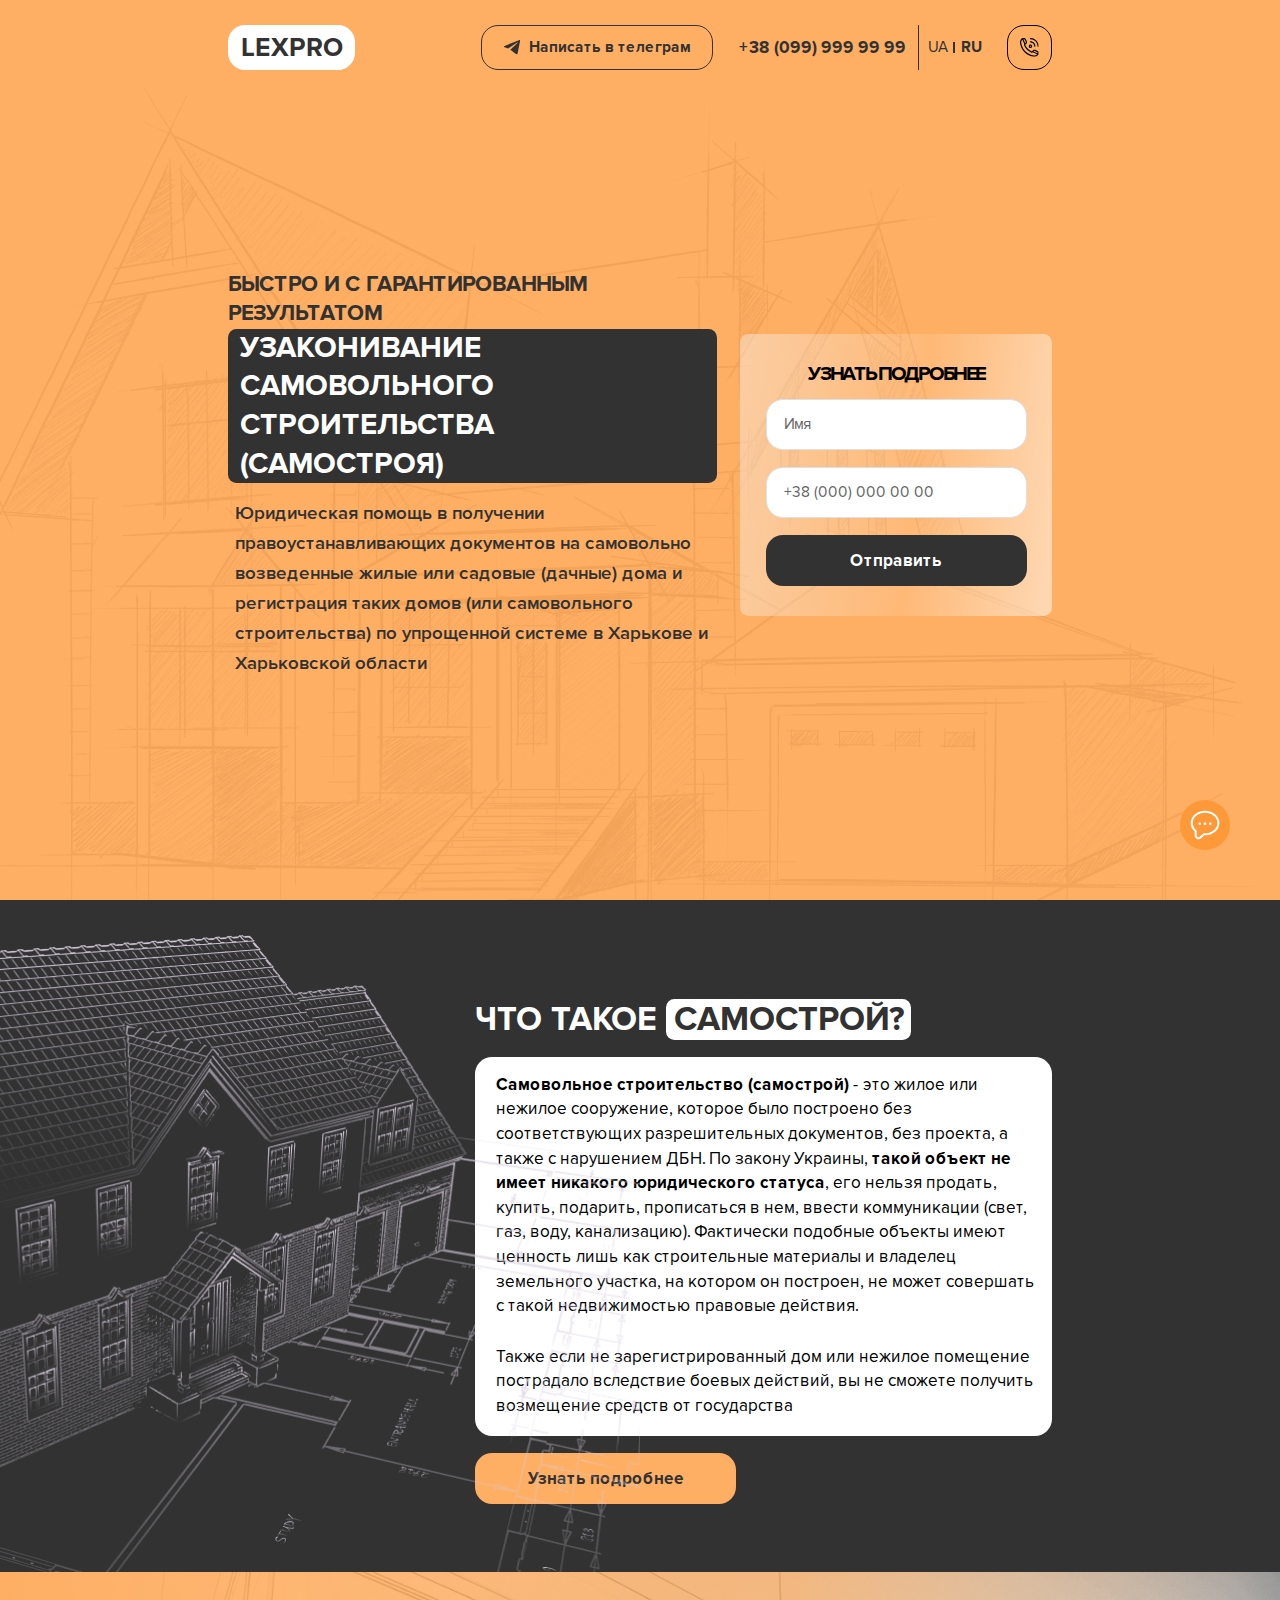
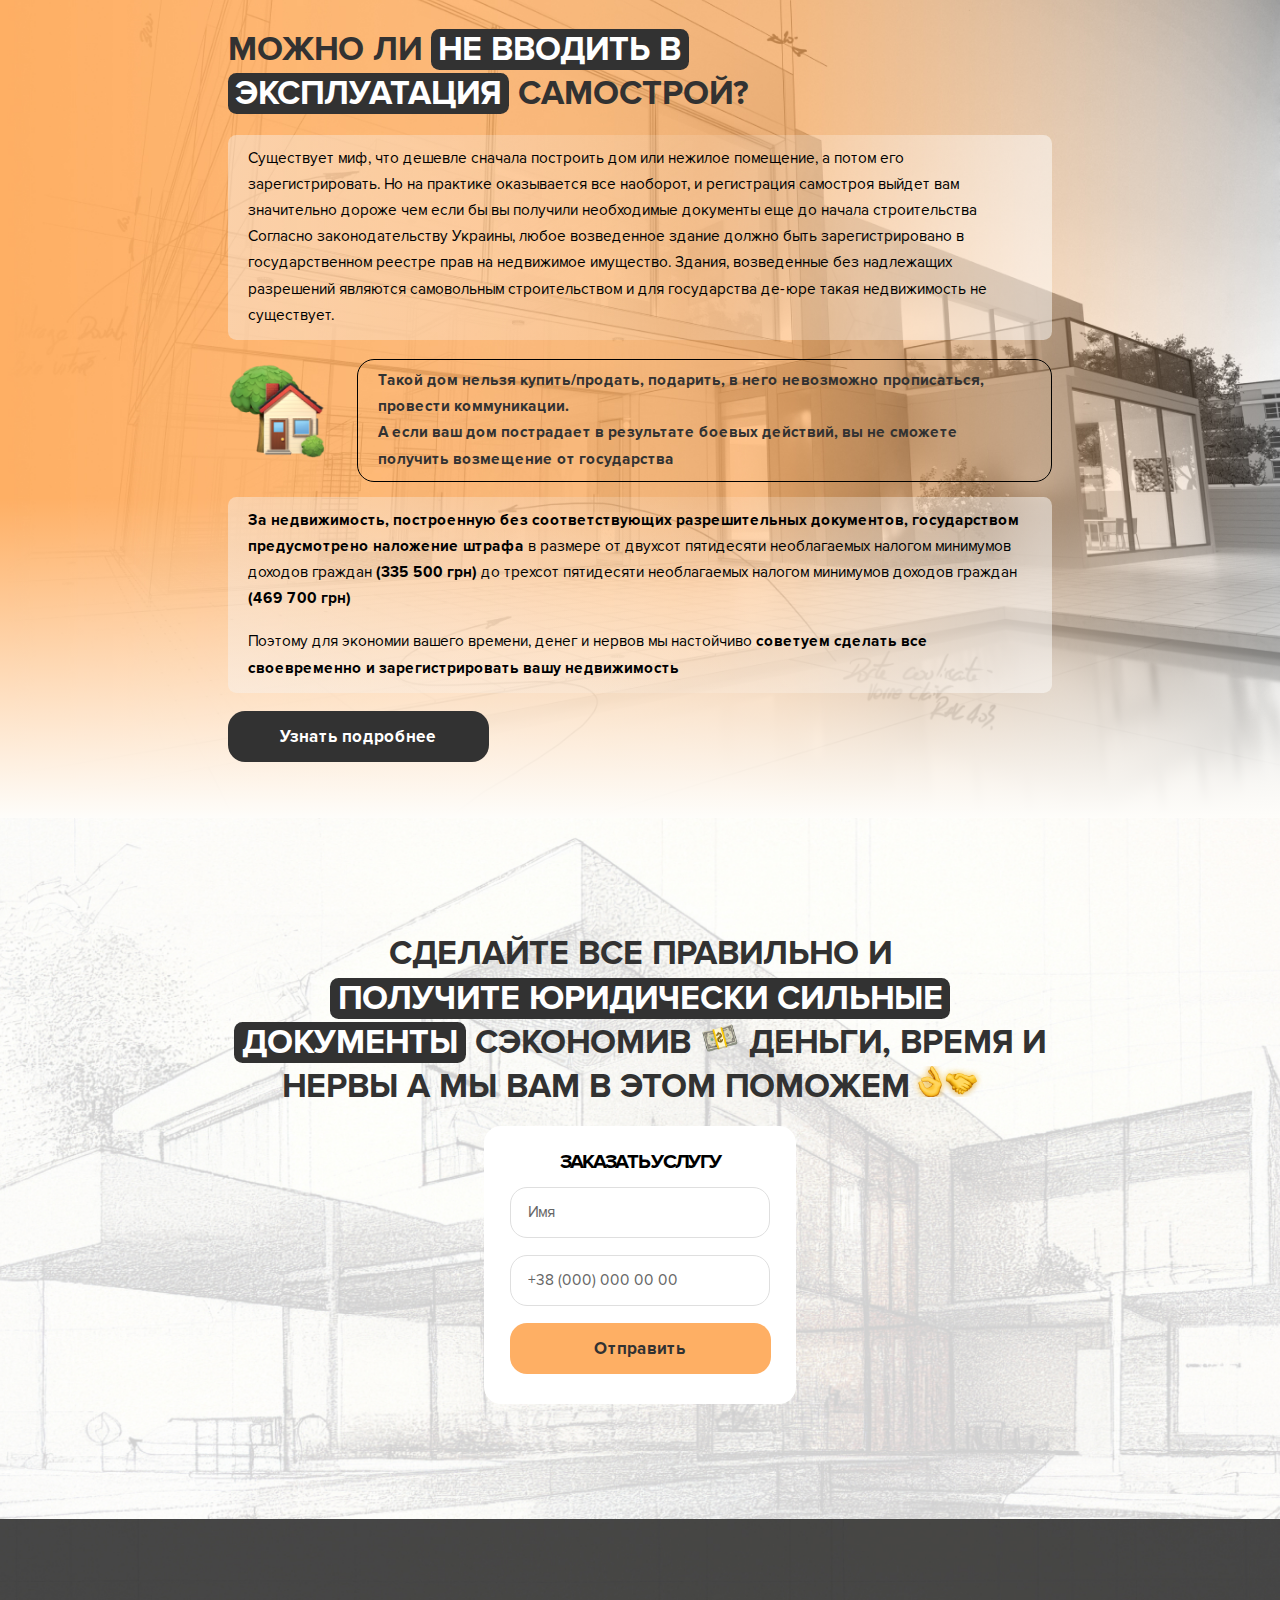
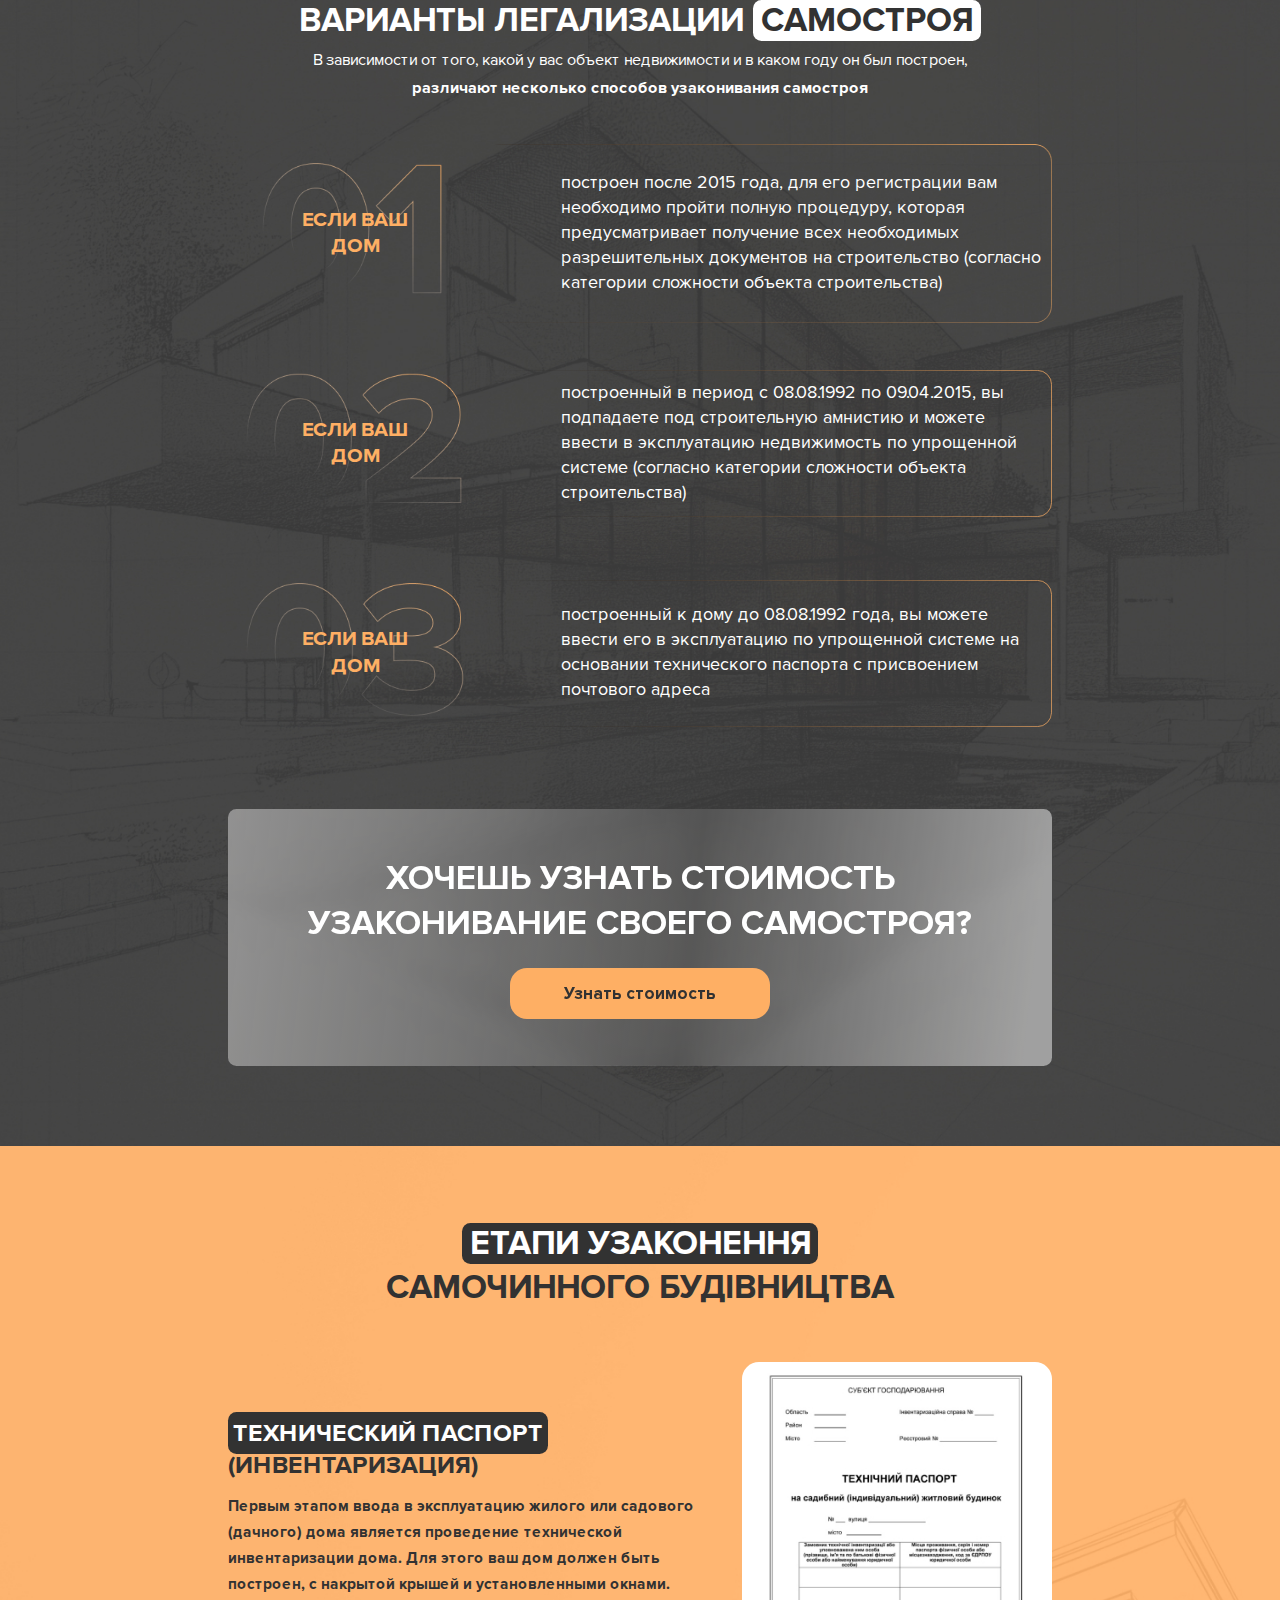
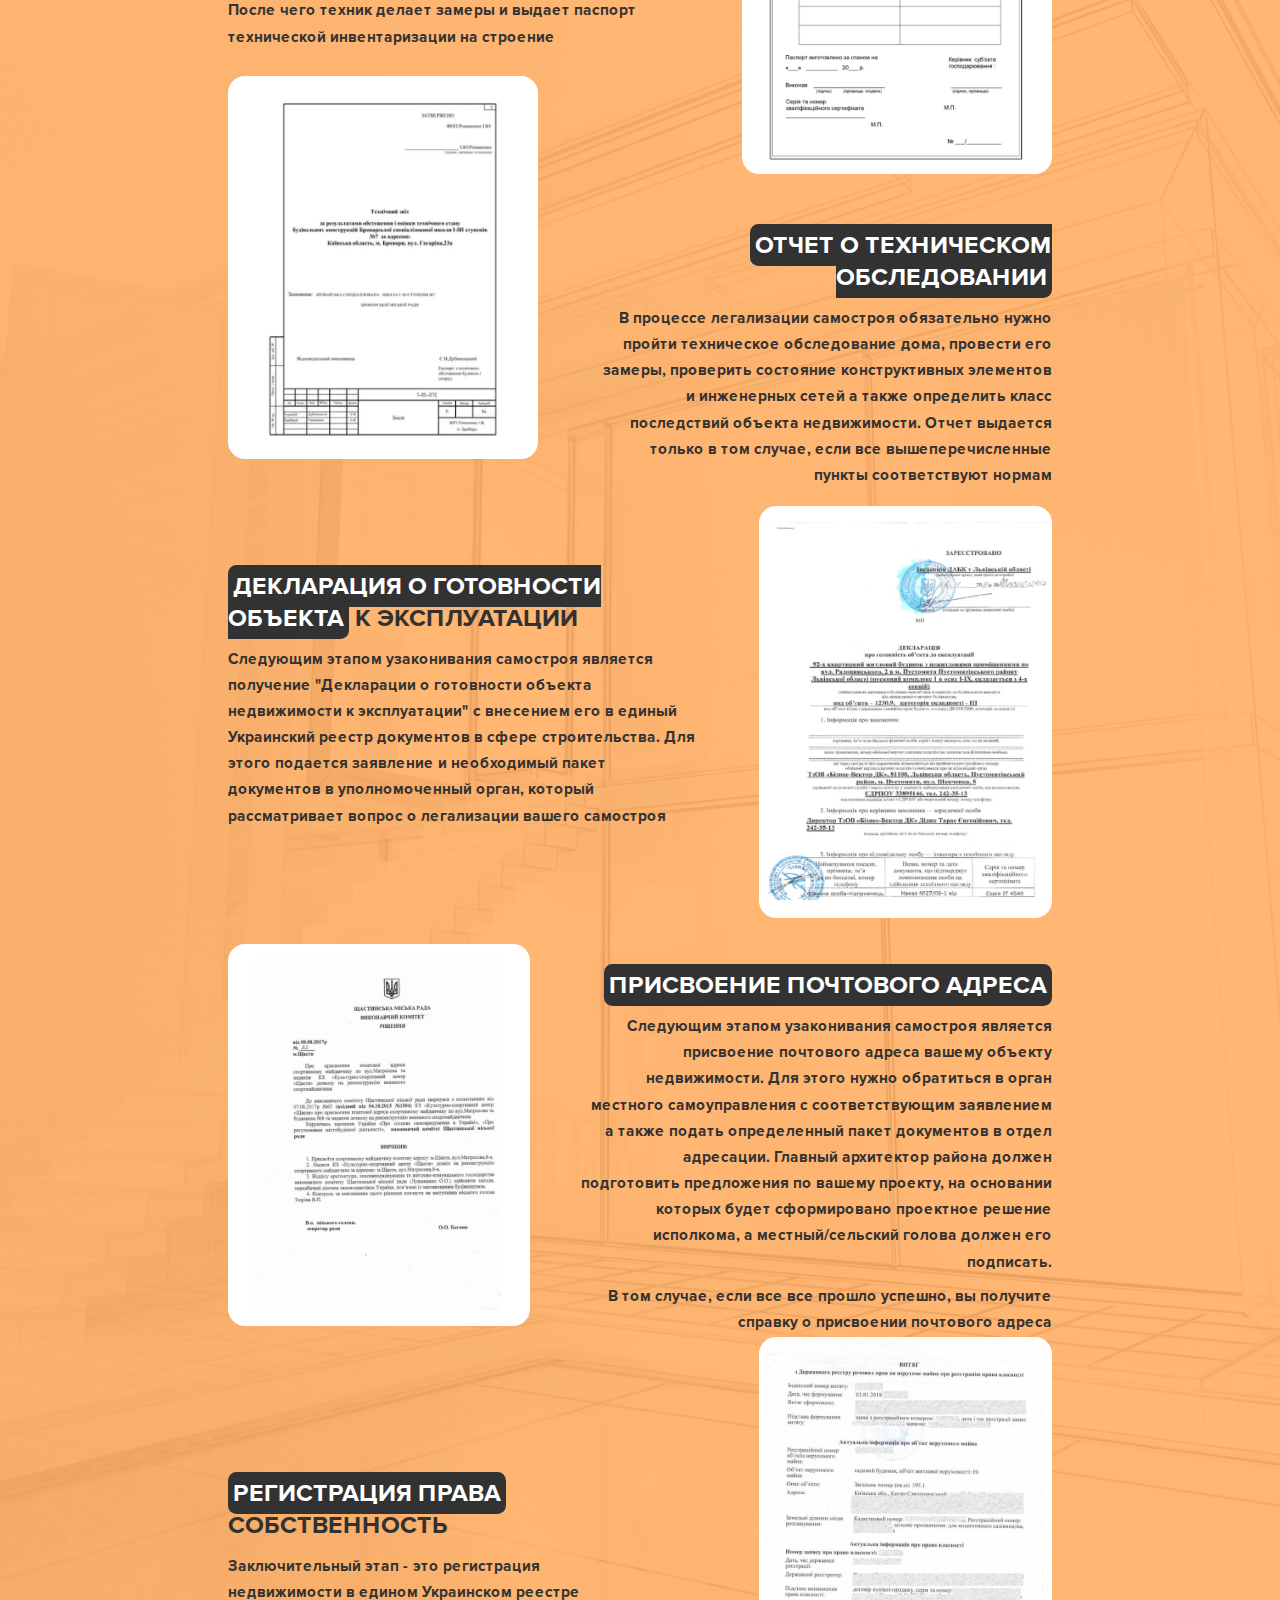
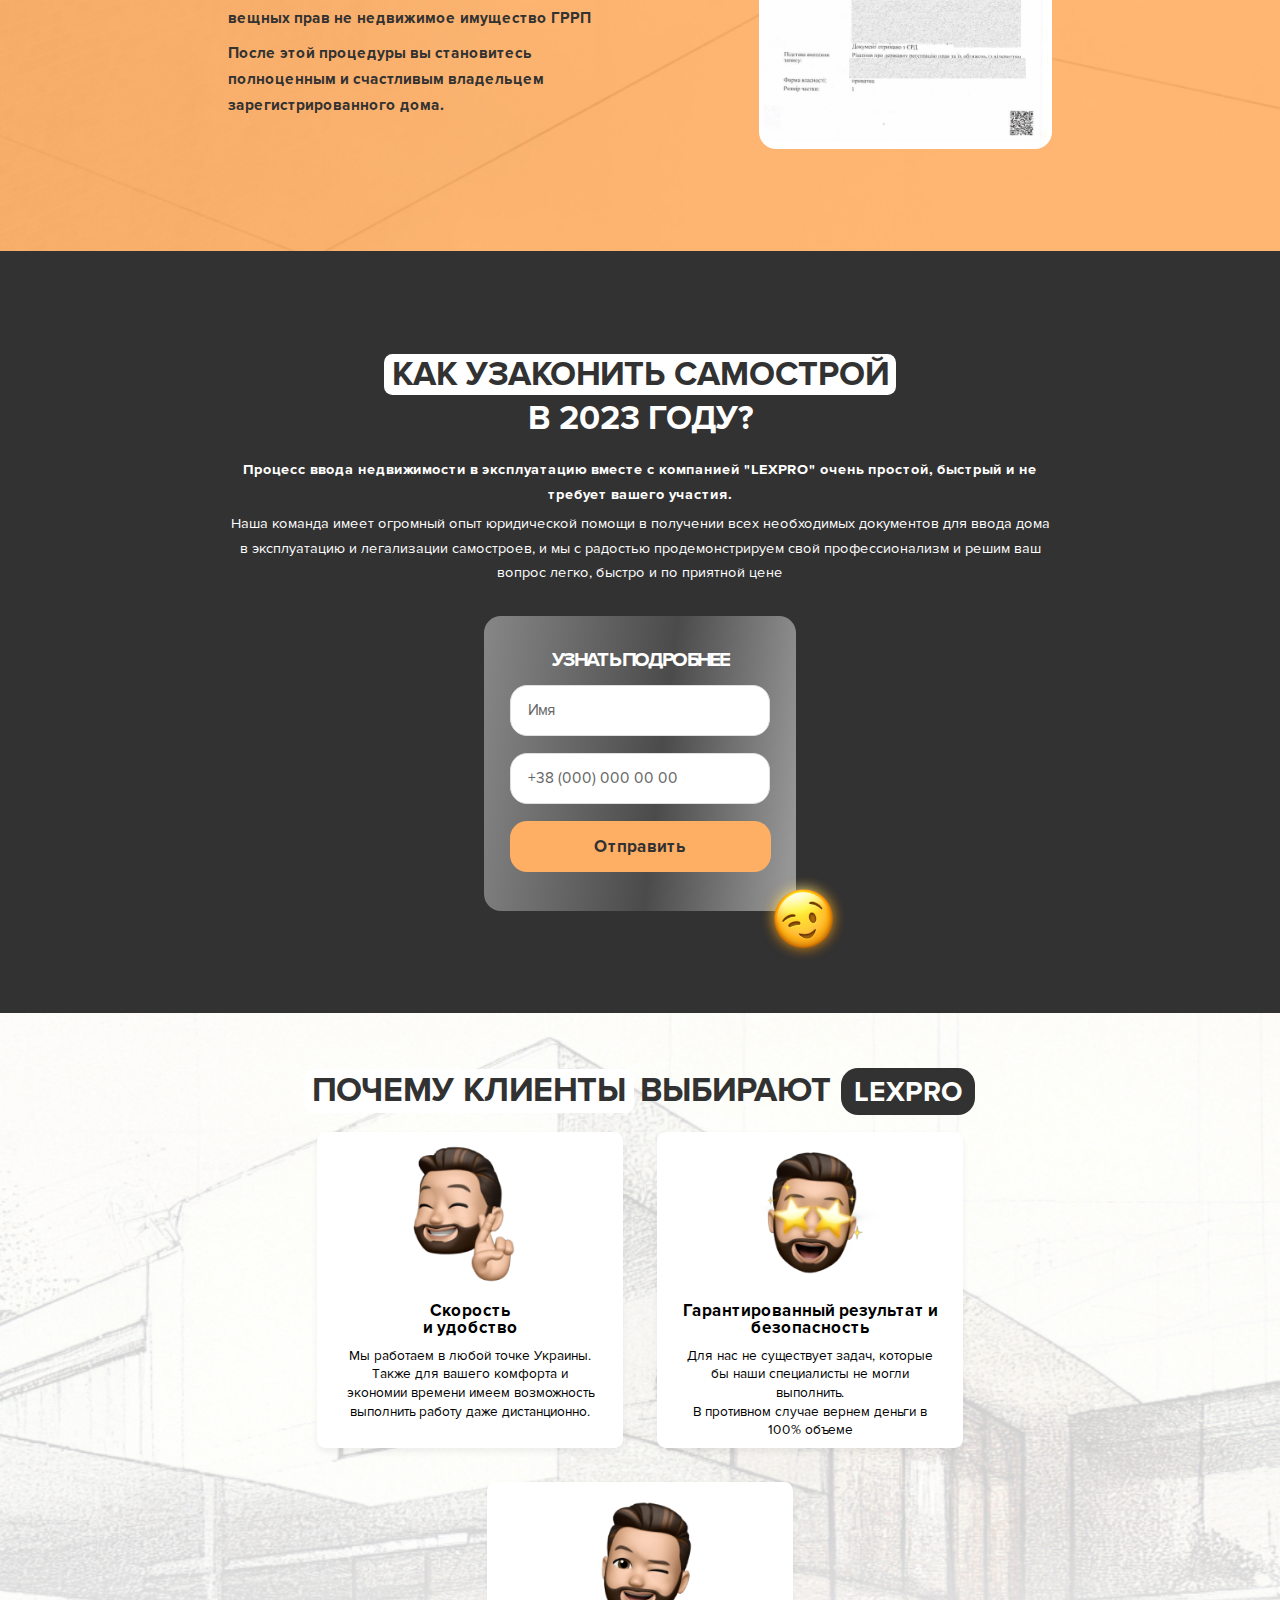
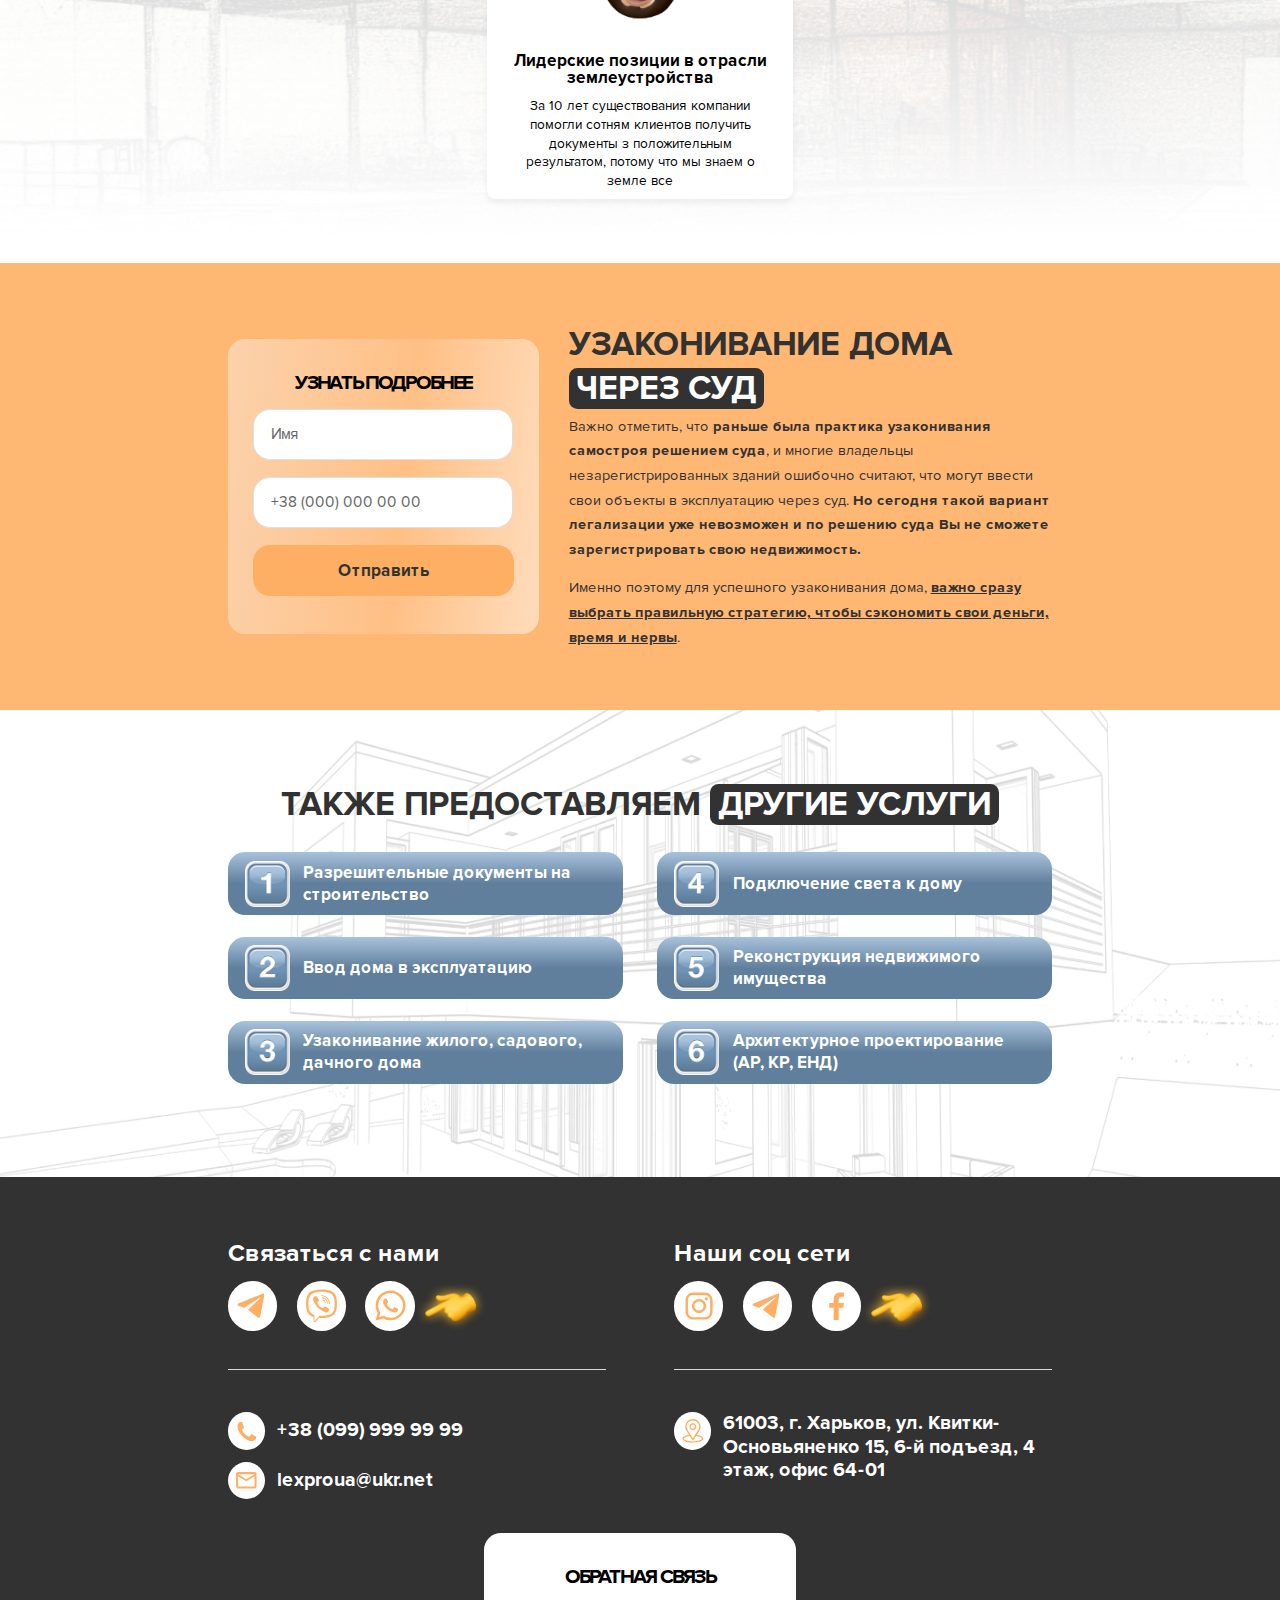
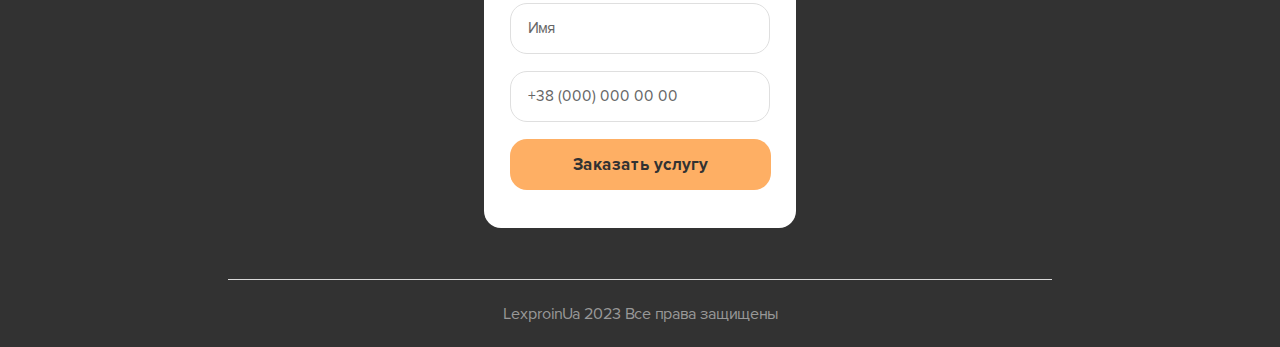
==== commit 11438c18: "add changes" ====
--- a/index_ru.html
+++ b/index_ru.html
@@ -811,17 +811,13 @@
                 </div>
             </footer>
             <div class="contacts">
-                <a href="" class="contacts__open active">
-                    <svg width="14" height="14" viewBox="0 0 14 14" fill="none" xmlns="http://www.w3.org/2000/svg">
-                        <path
-                            d="M11.1016 9.07812C10.2911 9.07812 9.57685 9.47682 9.12825 10.0831L5.24973 8.09714C5.31412 7.87765 5.35938 7.65018 5.35938 7.41016C5.35938 7.0846 5.29263 6.7751 5.17732 6.49042L9.23636 4.04786C9.68808 4.578 10.352 4.92188 11.1016 4.92188C12.4586 4.92188 13.5625 3.81798 13.5625 2.46094C13.5625 1.10389 12.4586 0 11.1016 0C9.74452 0 8.64062 1.10389 8.64062 2.46094C8.64062 2.77367 8.70502 3.07032 8.81185 3.34573L4.74072 5.79545C4.28939 5.28106 3.635 4.94922 2.89844 4.94922C1.54139 4.94922 0.4375 6.05311 0.4375 7.41016C0.4375 8.7672 1.54139 9.87109 2.89844 9.87109C3.7223 9.87109 4.44858 9.46069 4.89549 8.83734L8.76124 10.8169C8.69004 11.0467 8.64062 11.2861 8.64062 11.5391C8.64062 12.8961 9.74452 14 11.1016 14C12.4586 14 13.5625 12.8961 13.5625 11.5391C13.5625 10.182 12.4586 9.07812 11.1016 9.07812Z"
-                            fill="white"></path>
-                    </svg>
-                </a>
-                <a href="" class="contacts__close">
-                    <img src="img/contacts/close.png" alt="close-icon">
-                </a>
                 <ul class="contacts__items">
+                    <li class="contacts__item">
+                        <a href="https://www.instagram.com/lexpro.com.ua/?igshid=MzRlODBiNWFlZA%3D%3D" target="_blank"
+                            class="contacts__link">
+                            <img src="img/contacts/instagram.png" alt="instagram">
+                        </a>
+                    </li>
                     <li class="contacts__item">
                         <a href="https://t.me/lexproua" target="_blank" class="contacts__link">
                             <img src="img/contacts/telegram.png" alt="telegram">
@@ -832,18 +828,19 @@
                             <img src="img/contacts/viber.png" alt="viber">
                         </a>
                     </li>
-                    <li class="contacts__item">
-                        <a href="https://www.instagram.com/lexpro.com.ua/?igshid=MzRlODBiNWFlZA%3D%3D" target="_blank"
-                            class="contacts__link">
-                            <img src="img/contacts/instagram.png" alt="instagram">
-                        </a>
-                    </li>
-                    <li class="contacts__item">
-                        <a href="tel:+380637509933" class="contacts__link">
+                    <li class="contacts__item contacts__item_tel">
+                        <a href="tel:+380637509933" class="contacts__tel-panel">+38 (063) 750 99 33</a>
+                        <a href="" class="contacts__link contacts__link_tel">
                             <img src="img/contacts/phone.svg" alt="phone">
                         </a>
                     </li>
                 </ul>
+                <a href="" class="contacts__open active">
+                    <img src="img/contacts/message.svg" alt="message-icon">
+                </a>
+                <a href="" class="contacts__close">
+                    <img src="img/contacts/close.png" alt="close-icon">
+                </a>
             </div>
         </div>
     </div>
--- a/css/style.min.css
+++ b/css/style.min.css
@@ -656,25 +656,26 @@
   flex-direction: column;
   align-items: center;
   position: fixed;
-  bottom: 40px;
+  bottom: 50px;
   right: 50px;
   z-index: 10000;
   cursor: pointer;
 }
 @media (max-width: 479.98px) {
   .contacts {
-    bottom: 0px;
+    bottom: 10px;
     right: 10px;
   }
 }
 .contacts__open {
   display: none;
   border-radius: 50%;
-  width: 40px;
-  height: 40px;
+  width: 50px;
+  height: 50px;
   overflow: hidden;
-  margin: 0 0 10px 0;
+  margin: 10px 0 0px 0;
   background-color: #fe993a;
+  animation: boxShadow 1s ease-out infinite alternate;
   -webkit-transition: all 0.3s ease 0s;
   -moz-transition: all 0.3s ease 0s;
   -ms-transition: all 0.3s ease 0s;
@@ -686,6 +687,9 @@
   align-items: center;
   justify-content: center;
 }
+.contacts__open img {
+  max-width: 65%;
+}
 @media (min-width: 479.98px) {
   .contacts__open:hover {
     background-color: #fd912c;
@@ -693,11 +697,13 @@
 }
 .contacts__close {
   display: none;
-  width: 40px;
-  height: 40px;
+  width: 50px;
+  height: 50px;
   border-radius: 50%;
   overflow: hidden;
   background-color: #fe993a;
+  margin: 15px 0 0px 0;
+  animation: boxShadow 1s ease-out infinite alternate;
   -webkit-transition: all 0.3s ease 0s;
   -moz-transition: all 0.3s ease 0s;
   -ms-transition: all 0.3s ease 0s;
@@ -712,29 +718,26 @@
 .contacts__close img {
   max-width: 70%;
 }
-.contacts__close:not(:last-child) {
-  margin: 0 0 10px 0;
-}
 @media (min-width: 479.98px) {
   .contacts__close:hover {
     background-color: #fd912c;
   }
 }
 .contacts__items {
-  transition: all 0.7s, font-size 0s;
+  transition: all 0.4s, font-size 0s;
   height: 0;
   opacity: 0;
   visibility: hidden;
 }
 .contacts__items.show {
-  height: 146px;
+  transition: all 0.7s, font-size 0s;
+  height: 176px;
   opacity: 1;
   visibility: visible;
-  margin: 0 0 10px 0;
 }
 @media (max-width: 479.98px) {
   .contacts__items.show {
-    height: 196px;
+    height: 229px;
   }
 }
 .contacts__item:not(:last-child) {
@@ -753,6 +756,9 @@
   .contacts__item:nth-child(4) {
     display: block;
   }
+}
+.contacts__item_tel {
+  position: relative;
 }
 .contacts__link {
   display: -webkit-box;
@@ -763,8 +769,8 @@
   font-size: 0;
   align-items: center;
   justify-content: center;
-  width: 40px;
-  height: 40px;
+  width: 50px;
+  height: 50px;
   overflow: hidden;
   border-radius: 50%;
   -webkit-transition: all 0.3s ease 0s;
@@ -785,7 +791,49 @@
     transform: scale(1.05);
   }
 }
-
+.contacts__link_tel {
+  display: -webkit-box;
+  display: -moz-box;
+  display: -ms-flexbox;
+  display: -webkit-flex;
+  display: flex;
+  font-size: 0;
+}
+.contacts__tel-panel {
+  display: none;
+  position: absolute;
+  align-items: center;
+  justify-content: center;
+  font-size: 15px;
+  white-space: nowrap;
+  right: 60px;
+  background: url("../img/contacts/phone-black.svg") no-repeat;
+  background-position: 10px center;
+  background-size: 12%;
+  background-color: #fff;
+  height: 50px;
+  border-radius: 10px;
+  padding: 5px 20px 5px 40px;
+  color: #404040;
+  color: #000;
+  font-weight: 600;
+}
+.contacts__tel-panel.show {
+  display: flex;
+}
+
+@keyframes boxShadow {
+  0% {
+    -webkit-box-shadow: 0px 0px 21px 5px rgba(253, 145, 44, 0.95);
+    -moz-box-shadow: 0px 0px 21px 5px rgba(253, 145, 44, 0.95);
+    box-shadow: 0px 0px 21px 5px rgba(253, 145, 44, 0.95);
+  }
+  100% {
+    -webkit-box-shadow: 0px 0px 21px 11px rgba(253, 145, 44, 0.95);
+    -moz-box-shadow: 0px 0px 21px 11px rgba(253, 145, 44, 0.95);
+    box-shadow: 0px 0px 21px 11px rgba(253, 145, 44, 0.95);
+  }
+}
 .ibg {
   background-position: center;
   background-size: cover;
@@ -1327,7 +1375,7 @@
   font-size: 32px;
   font-weight: 700;
   line-height: 130%;
-  color: #DECEE9;
+  color: #fff;
 }
 .item-footer__title:not(:last-child) {
   margin: 0 0 15px 0;
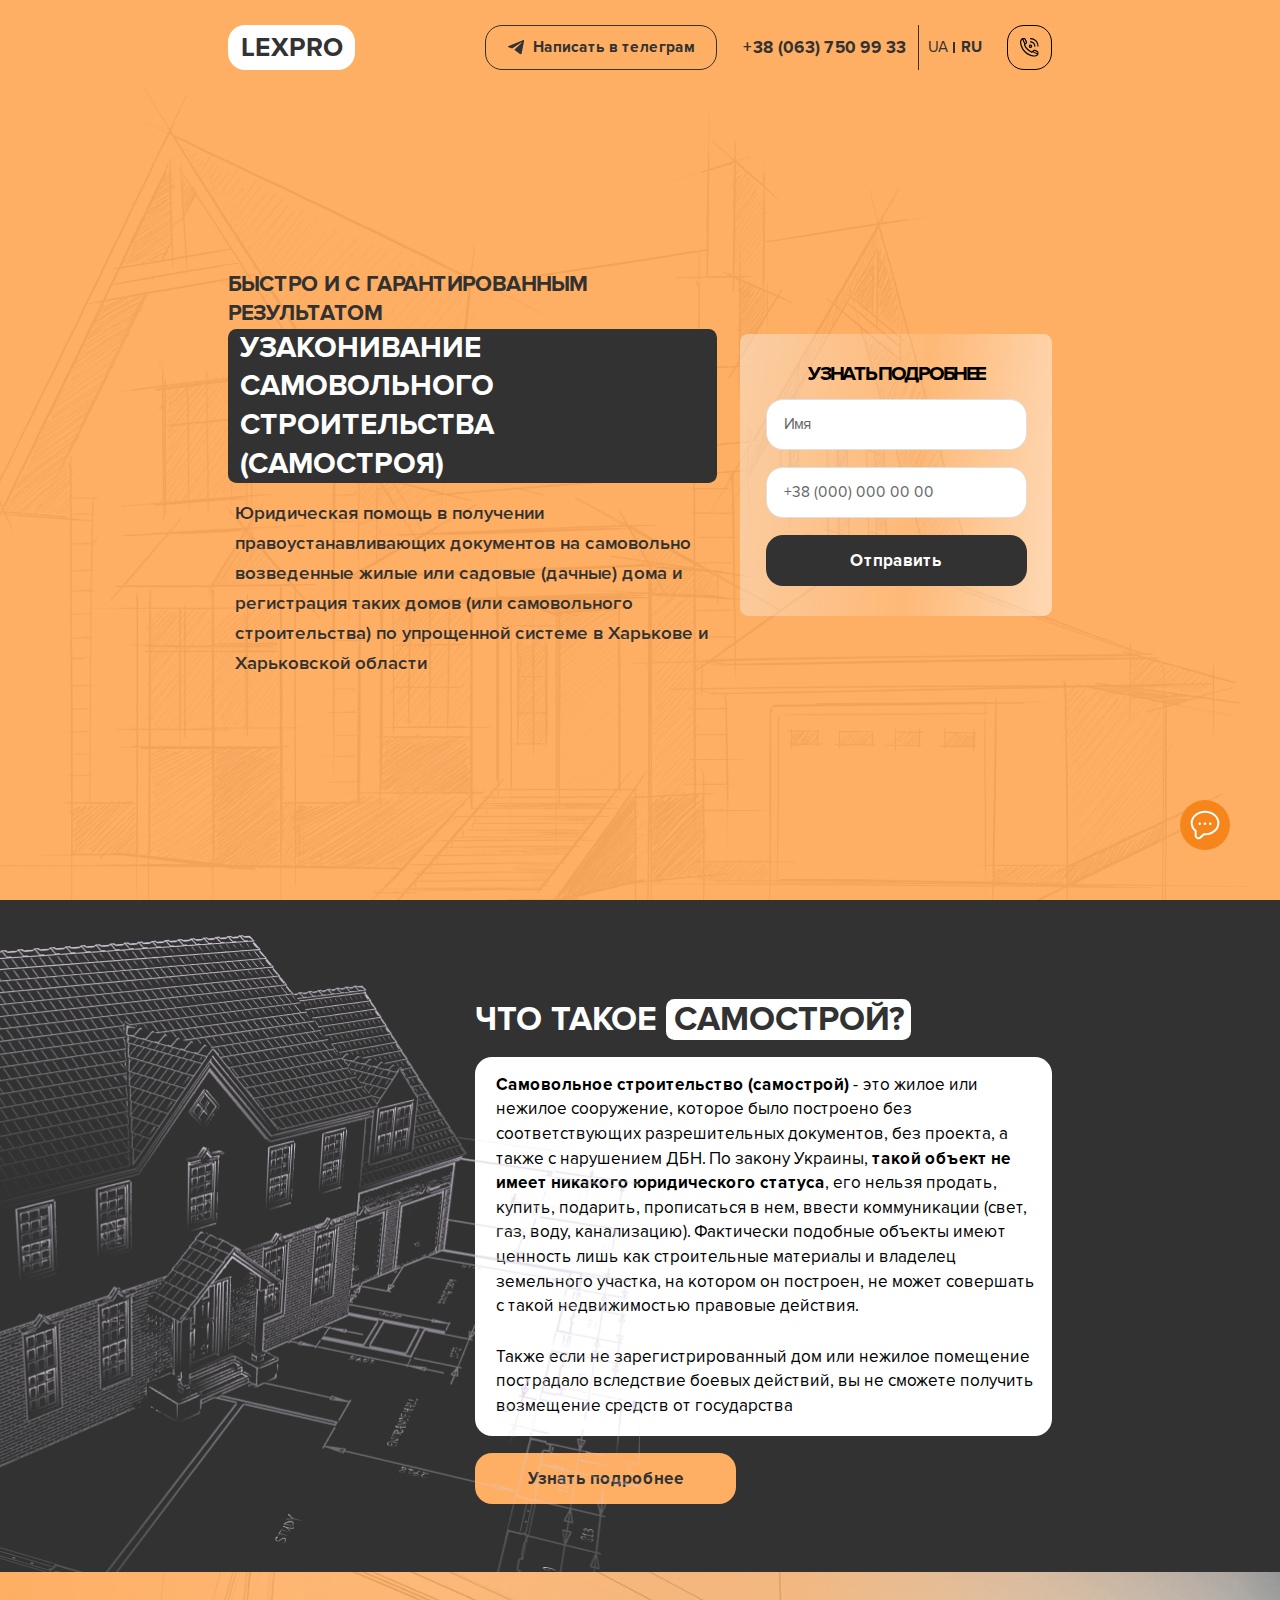
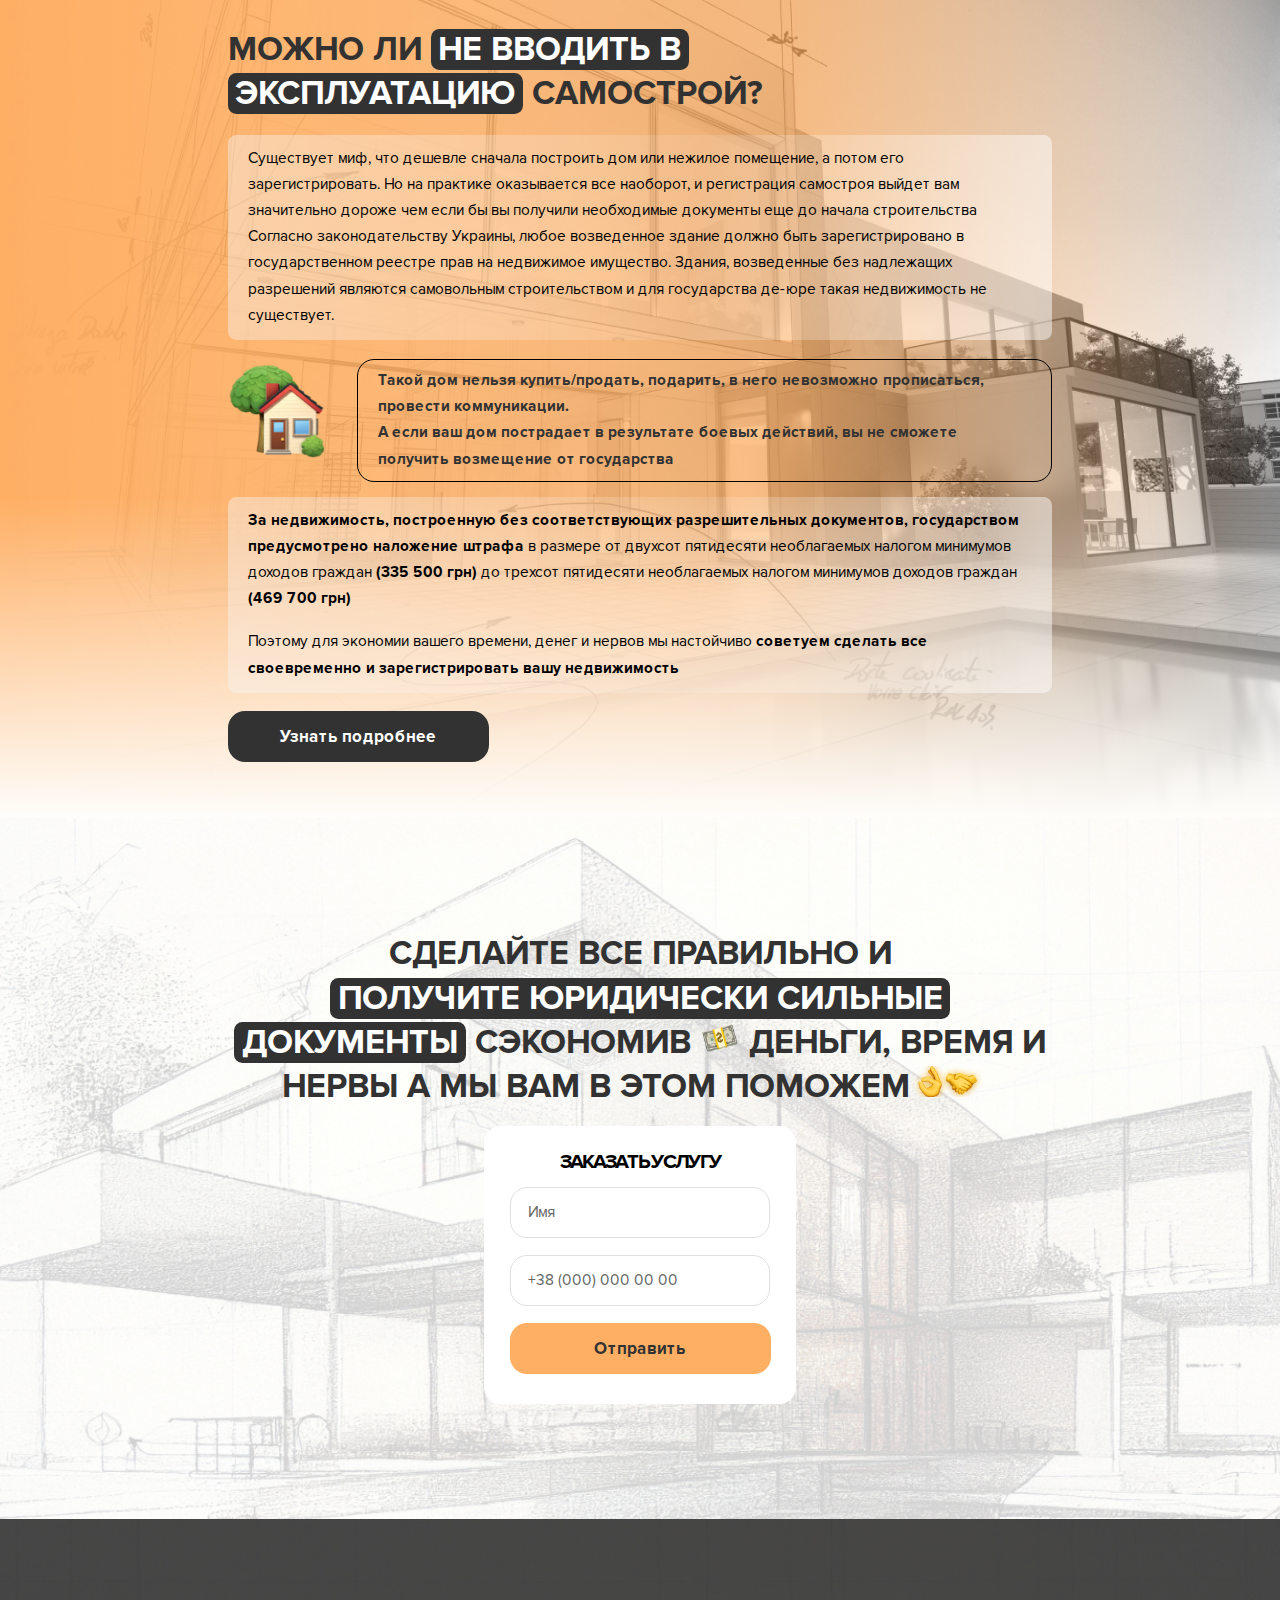
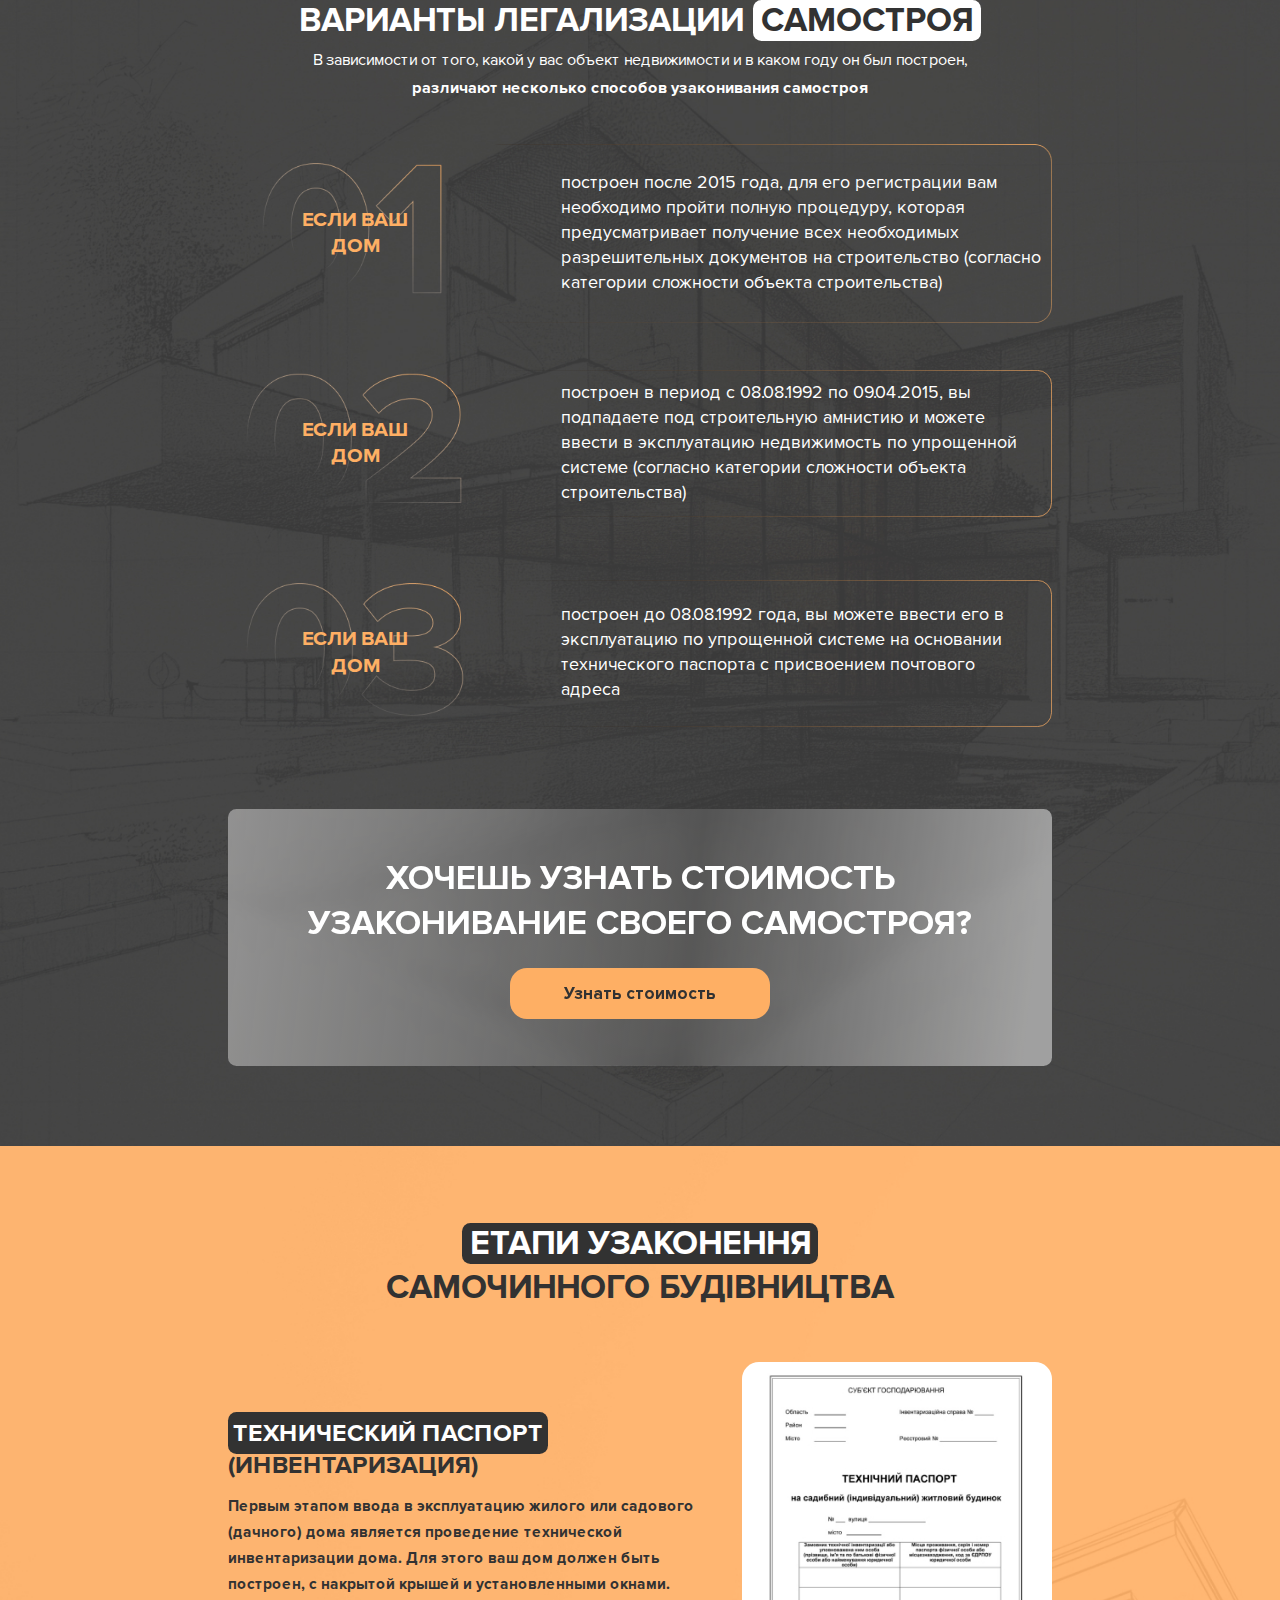
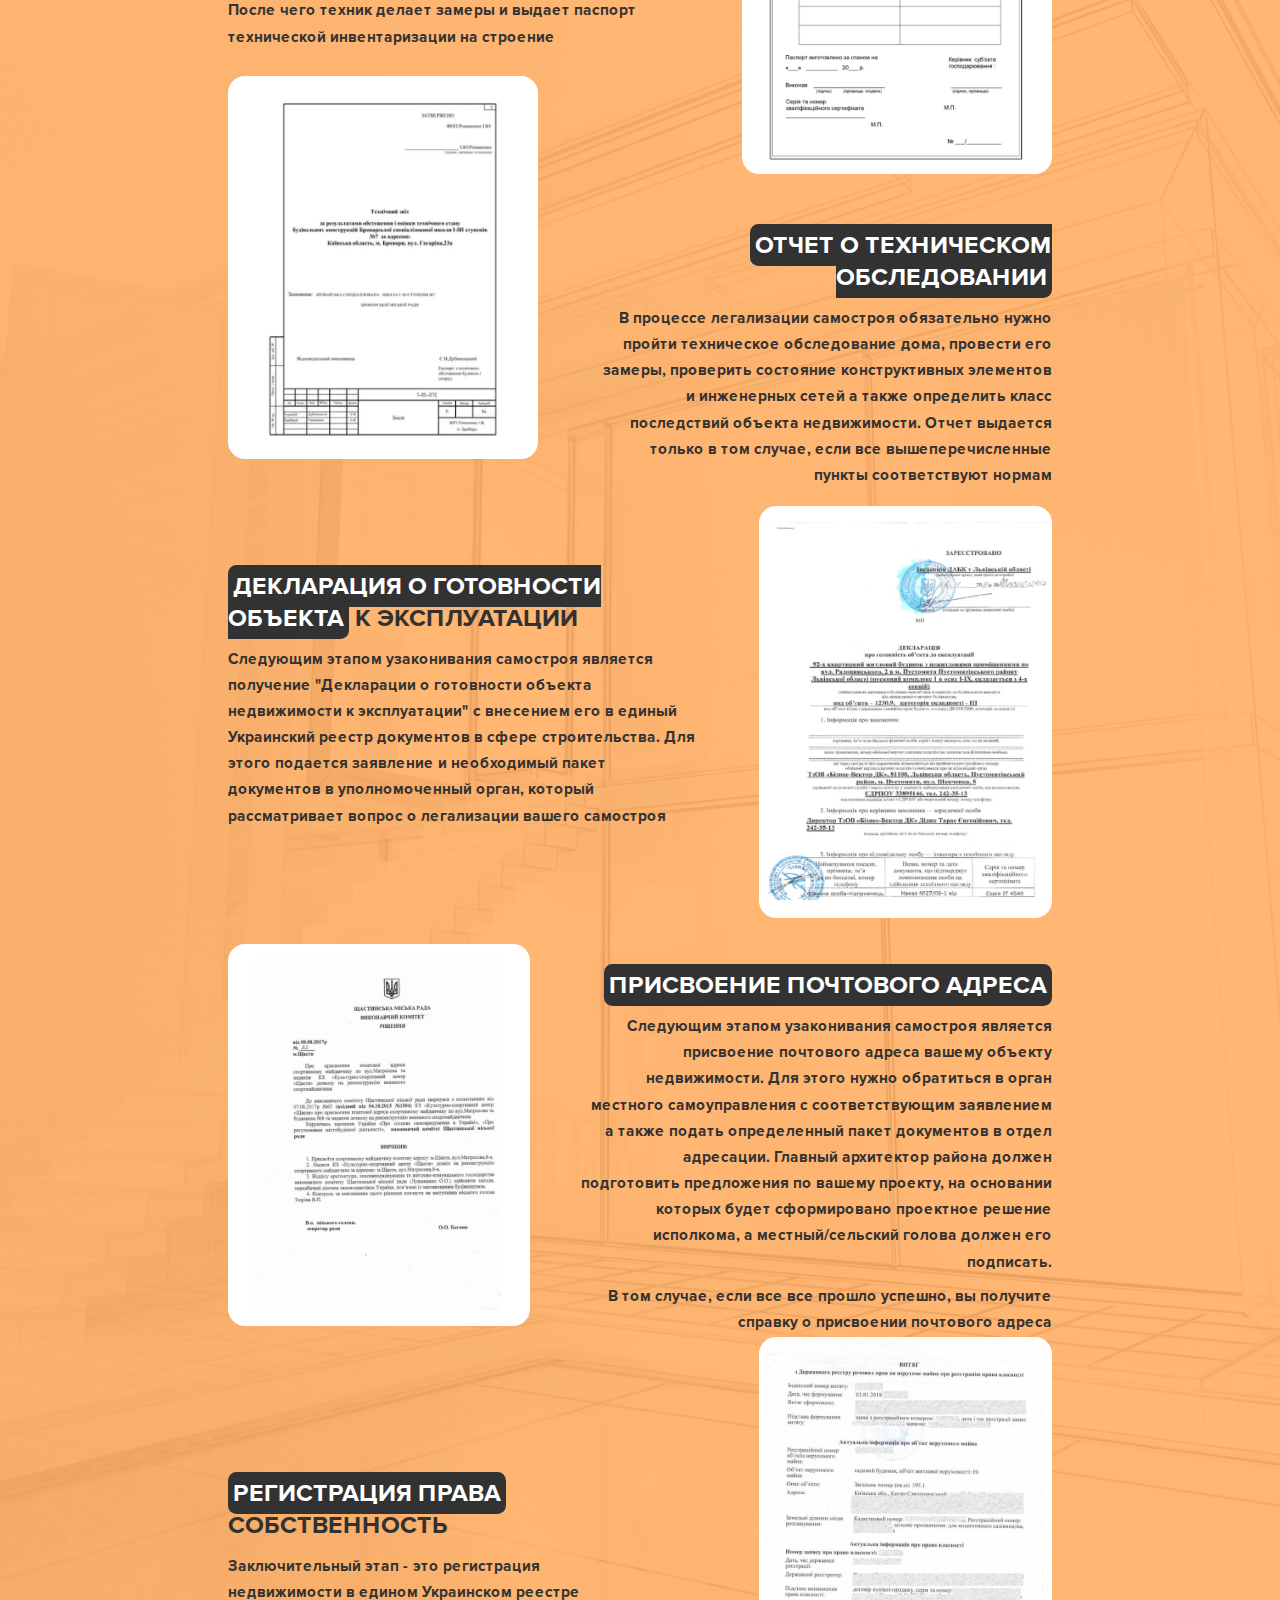
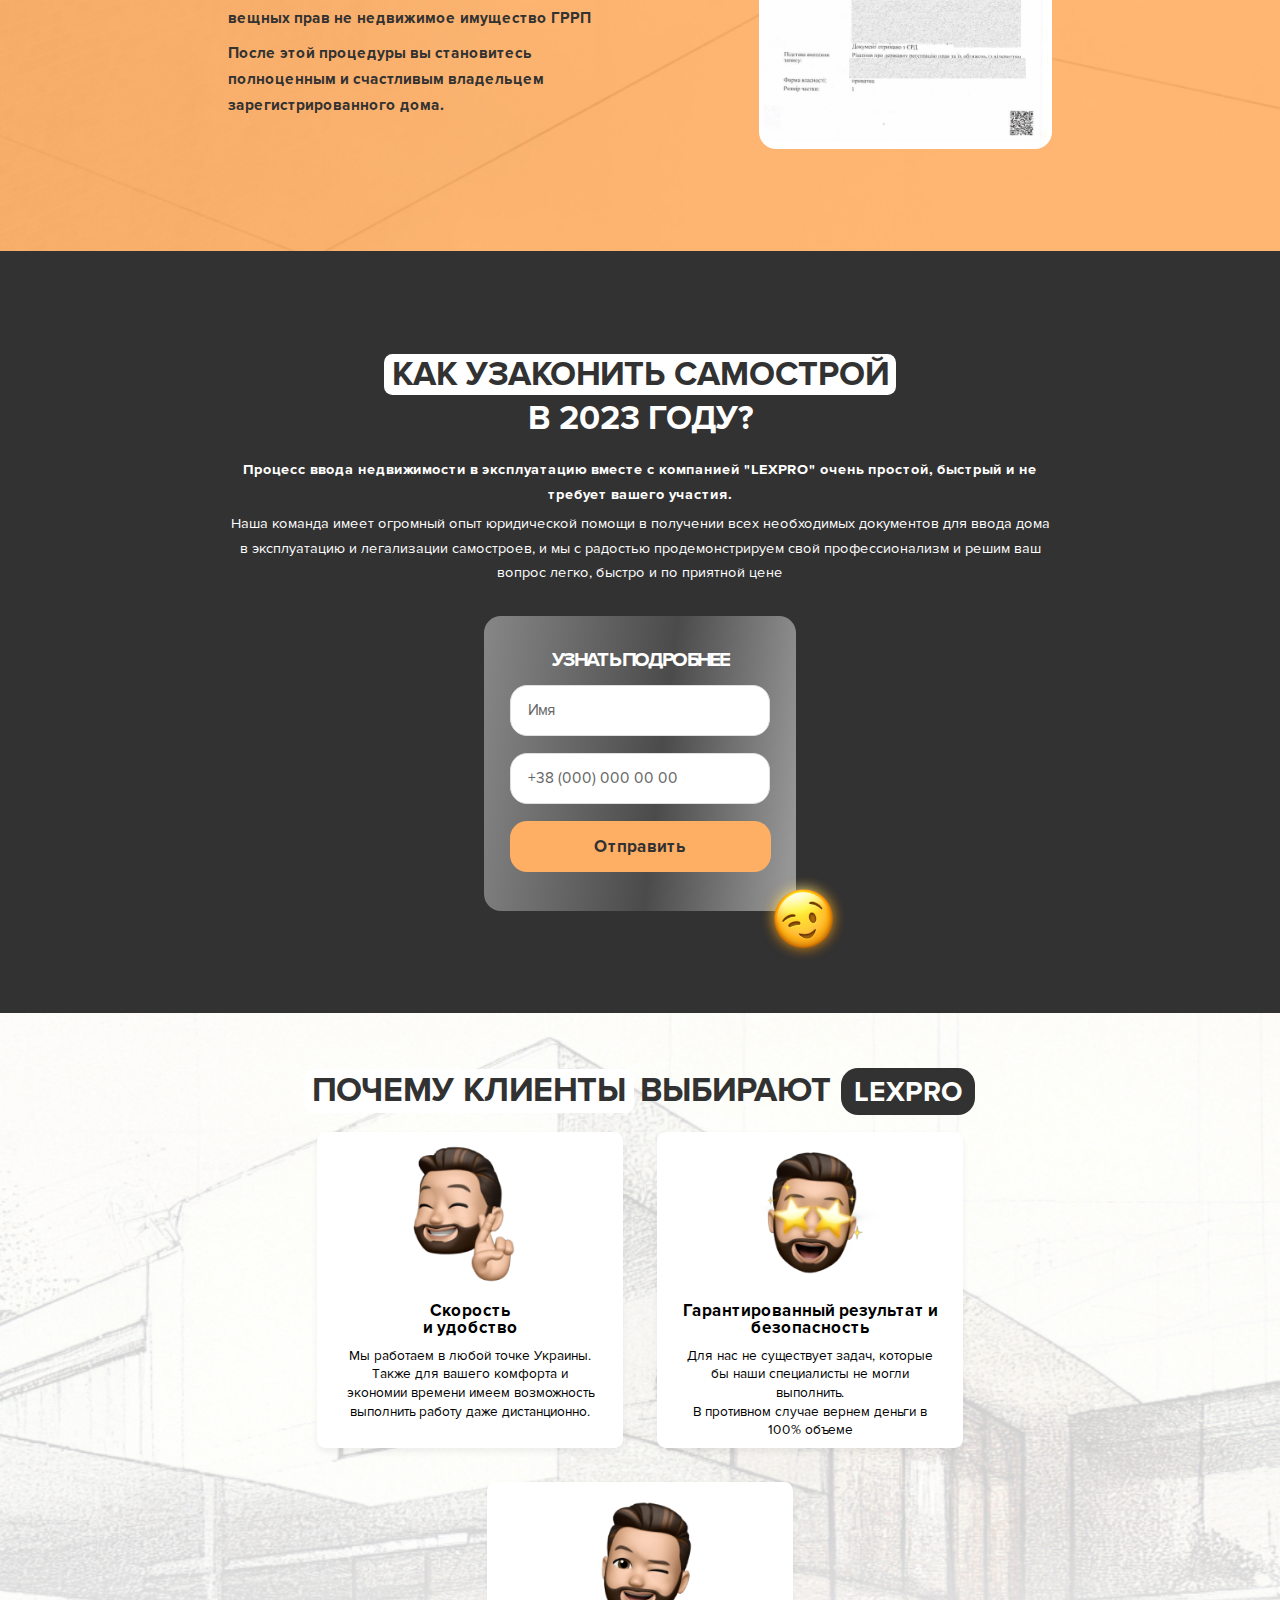
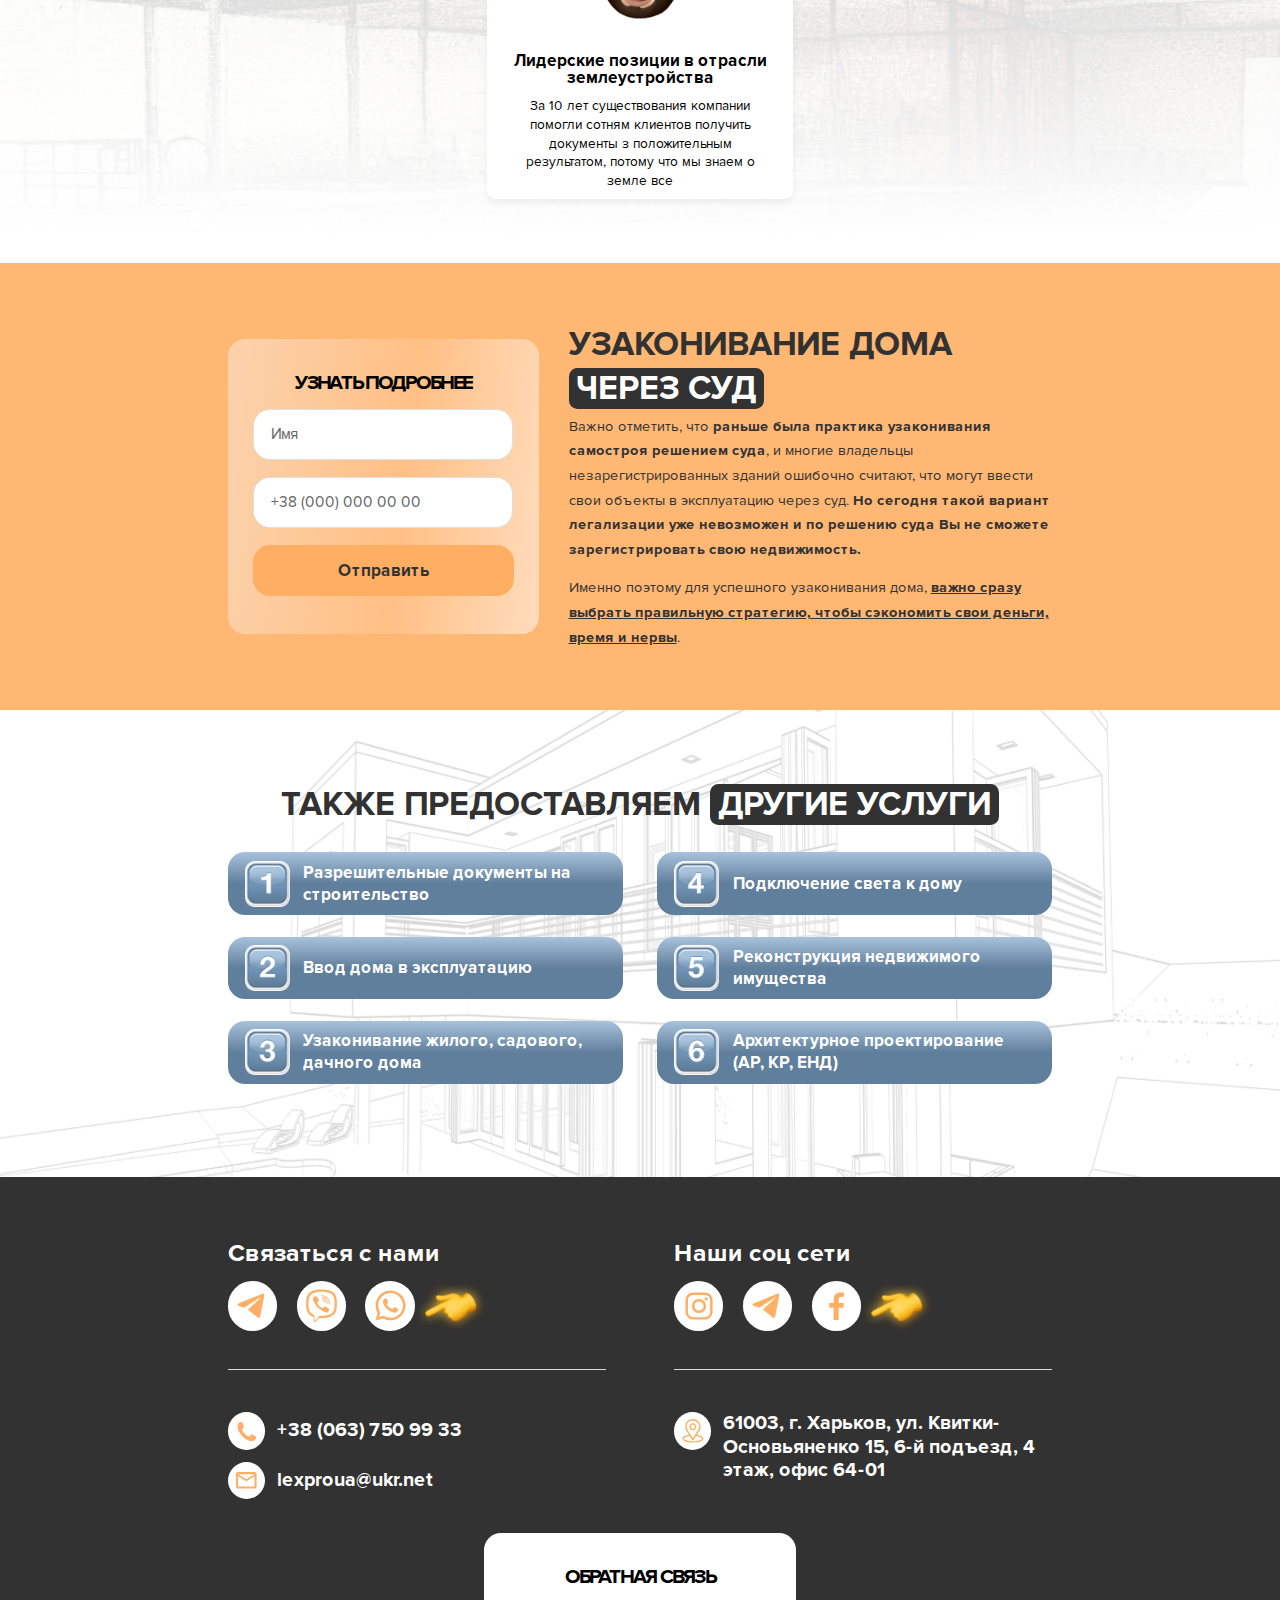
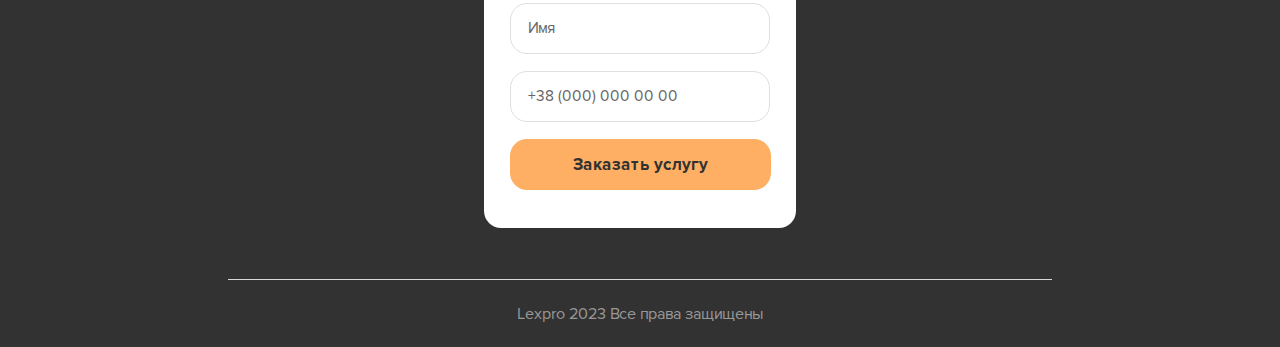
==== commit 882d3051: "add changes" ====
--- a/index_ru.html
+++ b/index_ru.html
@@ -6,7 +6,7 @@
     <meta http-equiv="X-UA-Compatible" content="IE=edge">
     <meta name="viewport" content="width=device-width, initial-scale=1.0">
     <link rel="stylesheet" href="css/style.min.css">
-    <title>Главная</title>
+    <title>LEXPRO - Узаконивание самостроя</title>
 </head>
 
 <body>
@@ -108,8 +108,10 @@
                 <form action="#" class="popup__form form popup__form_1 form-popup">
                     <h3 class="form__title">Узнать подробнее</h3>
                     <input type='text' name='name' class='form__input _req' placeholder="Имя" required>
-                    <input type='tel' name='tel' class='form__input _req' placeholder="+38 (000) 000 00 00" required>
+                    <input type='tel' name='tel' class='form__input tel _req' placeholder="+38 (000) 000 00 00"
+                        required>
                     <input type='text' name='hidden' class='form__input_hidden'>
+                    <input type='text' name='hidden-title' class='form__input_hidden' value="Узнать подробнее">
                     <button type='submit' class='form__btn btn'>Отправить</button>
                 </form>
             </div>
@@ -139,17 +141,18 @@
                     <div class="header__row">
                         <a href="" class="header__logo logo" data-da="header__body, 0, 767">LEXPRO</a>
                         <div class="header__body">
-                            <a href="" class="header__telegram telegram-header">
+                            <a href="https://t.me/lexpro_manager" target="_blank"
+                                class="header__telegram telegram-header">
                                 <svg class="telegram-header__icon">
                                     <use xlink:href="#telegram"></use>
                                 </svg>
                                 <span>Написать в телеграм</span>
                             </a>
-                            <a href="tel:+380999999999" class="header__phone phone-header">
+                            <a href="tel:380637509933" class="header__phone phone-header">
                                 <svg class="phone-header__icon phone-icon-header">
                                     <use xlink:href="#tel_1"></use>
                                 </svg>
-                                <span>+38 (099) 999 99 99</span>
+                                <span>+38 (063) 750 99 33</span>
                             </a>
                             <nav class="header__language language">
                                 <ul class="language__list">
@@ -161,7 +164,7 @@
                                     </li>
                                 </ul>
                             </nav>
-                            <a href="tel:380999999999" class="header__phone-only-icon phone-only-icon-header">
+                            <a href="tel:380637509933" class="header__phone-only-icon phone-only-icon-header">
                                 <svg class="phone-only-icon-header__icon phone-icon-header">
                                     <use xlink:href="#tel_1"></use>
                                 </svg>
@@ -201,9 +204,11 @@
                                 <form action="#" class="main__form form">
                                     <h3 class="form__title">Узнать подробнее</h3>
                                     <input type='text' name='name' class='form__input _req' placeholder="Имя" required>
-                                    <input type='tel' name='tel' class='form__input _req'
+                                    <input type='tel' name='tel' class='form__input tel _req'
                                         placeholder="+38 (000) 000 00 00" required>
                                     <input type='text' name='hidden' class='form__input_hidden'>
+                                    <input type='text' name='hidden-title' class='form__input_hidden'
+                                        value="Узнать подробнее">
                                     <button type='submit' class='form__btn btn'>Отправить</button>
                                 </form>
                             </div>
@@ -251,7 +256,7 @@
                     <div class="possible-block__container container">
                         <div class="possible-block__body">
                             <h2 class="possible-block__title title title_black">
-                                Можно ли <span>не вводить в</span><br> <span>эксплуатация</span> самострой?
+                                Можно ли <span>не вводить в</span><br> <span>эксплуатацию</span> самострой?
                             </h2>
                             <div class="possible-block__text">
                                 Существует миф, что дешевле сначала построить дом или нежилое помещение, а потом его
@@ -311,9 +316,11 @@
                                 <form action="" class="order-service__form form">
                                     <h3 class="form__title">Заказать услугу</h3>
                                     <input type='text' name='name' class='form__input _req' placeholder="Имя" required>
-                                    <input type='tel' name='tel' class='form__input _req'
+                                    <input type='tel' name='tel' class='form__input tel _req'
                                         placeholder="+38 (000) 000 00 00" required>
                                     <input type='text' name='hidden' class='form__input_hidden'>
+                                    <input type='text' name='hidden-title' class='form__input_hidden'
+                                        value="Заказать услугу">
                                     <button type='submit' class='form__btn btn'>Отправить</button>
                                 </form>
                                 <div class="order-service__body">
@@ -370,7 +377,7 @@
                                     </div>
                                     <div class="item-legalization__text-block">
                                         <span>
-                                            построенный в период с 08.08.1992 по 09.04.2015, вы подпадаете под
+                                            построен в период с 08.08.1992 по 09.04.2015, вы подпадаете под
                                             строительную
                                             амнистию и можете ввести в эксплуатацию недвижимость по упрощенной системе
                                             (согласно категории сложности объекта строительства)
@@ -386,7 +393,7 @@
                                     </div>
                                     <div class="item-legalization__text-block">
                                         <span>
-                                            построенный к дому до 08.08.1992 года, вы можете ввести его в эксплуатацию
+                                            построен до 08.08.1992 года, вы можете ввести его в эксплуатацию
                                             по упрощенной системе на основании технического паспорта с присвоением
                                             почтового
                                             адреса
@@ -548,6 +555,8 @@
                                 <input type='tel' name='tel' class='form__input _req' placeholder="+38 (000) 000 00 00"
                                     required>
                                 <input type='text' name='hidden' class='form__input_hidden'>
+                                <input type='text' name='hidden-title' class='form__input_hidden'
+                                    value="Узнать подробнее">
                                 <button type='submit' class='form__btn btn'>Отправить</button>
                             </form>
                         </div>
@@ -617,9 +626,11 @@
                             <form action="#" class="simple-system__form form">
                                 <h3 class="form__title">Узнать подробнее</h3>
                                 <input type='text' name='name' class='form__input _req' placeholder="Имя" required>
-                                <input type='tel' name='tel' class='form__input _req' placeholder="+38 (000) 000 00 00"
-                                    required>
+                                <input type='tel' name='tel' class='form__input tel _req'
+                                    placeholder="+38 (000) 000 00 00" required>
                                 <input type='text' name='hidden' class='form__input_hidden'>
+                                <input type='text' name='hidden-title' class='form__input_hidden'
+                                    value="Узнать подробнее">
                                 <button type='submit' class='form__btn btn'>Отправить</button>
                             </form>
                             <div class="simple-system__content">
@@ -659,14 +670,16 @@
                             <div class="other-services__row">
                                 <div class="other-services__column">
                                     <div class="other-services__items">
-                                        <a href="" class="other-services__item">
+                                        <a href="https://dozvilbud.lexpro.com.ua/" target="_blank"
+                                            class="other-services__item">
                                             <span class="other-services__icon">
                                                 <img src="img/other-services/01.png" alt="service">
                                             </span>
                                             <span class="other-services__label">Разрешительные документы на
                                                 строительство</span>
                                         </a>
-                                        <a href="" class="other-services__item">
+                                        <a href="https://uzakonbud.lexpro.com.ua/" target="_blank"
+                                            class="other-services__item">
                                             <span class="other-services__icon">
                                                 <img src="img/other-services/02.png" alt="service">
                                             </span>
@@ -720,21 +733,24 @@
                                 <div class="item-footer__top">
                                     <h4 class="item-footer__title">Связаться с нами</h4>
                                     <div class="item-footer__icons icons-item-footer">
-                                        <div class="icons-item-footer__item">
+                                        <a href="https://t.me/lexpro_manager" target="_blank"
+                                            class="icons-item-footer__item">
                                             <svg class="icons-item-footer__icon icons-item-footer__icon_telegram">
                                                 <use xlink:href="#telegram"></use>
                                             </svg>
-                                        </div>
-                                        <div class="icons-item-footer__item">
+                                        </a>
+                                        <a href="viber://chat?number=+38063750993" target="_blank"
+                                            class="icons-item-footer__item">
                                             <svg class="icons-item-footer__icon icons-item-footer__icon_viber">
                                                 <use xlink:href="#viber"></use>
                                             </svg>
-                                        </div>
-                                        <div class="icons-item-footer__item">
+                                        </a>
+                                        <a href="https://wa.me/+38063750993" target="_blank"
+                                            class="icons-item-footer__item">
                                             <svg class="icons-item-footer__icon icons-item-footer__icon_whatsapp">
                                                 <use xlink:href="#whatsapp"></use>
                                             </svg>
-                                        </div>
+                                        </a>
                                     </div>
                                 </div>
                                 <div class="item-footer__bottom">
@@ -744,8 +760,9 @@
                                                 <use xlink:href="#tel_2"></use>
                                             </svg>
                                         </a>
-                                        <a href="tel:+380999999999" class="link-item-footer__link">+38 (099) 999 99
-                                            99</a>
+                                        <a href="tel:380637509933" class="link-item-footer__link">
+                                            +38 (063) 750 99 33
+                                        </a>
                                     </div>
                                     <div class="item-footer__link link-item-footer">
                                         <a href="" class="link-item-footer__icon">
@@ -763,9 +780,11 @@
                             <form action="#" class="footer__form form form-footer">
                                 <h3 class="form__title">Обратная связь</h3>
                                 <input type='text' name='name' class='form__input _req' placeholder="Имя" required>
-                                <input type='tel' name='tel' class='form__input _req' placeholder="+38 (000) 000 00 00"
-                                    required>
+                                <input type='tel' name='tel' class='form__input tel _req'
+                                    placeholder="+38 (000) 000 00 00" required>
                                 <input type='text' name='hidden' class='form__input_hidden'>
+                                <input type='text' name='hidden-title' class='form__input_hidden'
+                                    value="Обратная связь">
                                 <button type='submit' class='form__btn btn'>Заказать услугу</button>
                             </form>
                         </div>
@@ -774,21 +793,23 @@
                                 <div class="item-footer__top">
                                     <h4 class="item-footer__title">Наши соц сети</h4>
                                     <div class="item-footer__icons icons-item-footer">
-                                        <div class="icons-item-footer__item">
+                                        <a href="https://www.instagram.com/lexpro.com.ua/?igshid=MzRlODBiNWFlZA%3D%3D"
+                                            target="_blank" class="icons-item-footer__item">
                                             <svg class="icons-item-footer__icon icons-item-footer__icon_instagram">
                                                 <use xlink:href="#instagram"></use>
                                             </svg>
-                                        </div>
-                                        <div class="icons-item-footer__item">
+                                        </a>
+                                        <a href="https://t.me/lexproua" target="_blank" class="icons-item-footer__item">
                                             <svg class="icons-item-footer__icon icons-item-footer__icon_telegram">
                                                 <use xlink:href="#telegram"></use>
                                             </svg>
-                                        </div>
-                                        <div class="icons-item-footer__item">
+                                        </a>
+                                        <a href="https://www.facebook.com/lexpro.com.ua" target="_blank"
+                                            class="icons-item-footer__item">
                                             <svg class="icons-item-footer__icon icons-item-footer__icon_facebook">
                                                 <use xlink:href="#facebook"></use>
                                             </svg>
-                                        </div>
+                                        </a>
                                     </div>
                                 </div>
                                 <div class="item-footer__bottom">
@@ -807,7 +828,7 @@
                             </div>
                         </div>
                     </div>
-                    <div class="footer__copyright">LexproinUa 2023 Все права защищены</div>
+                    <div class="footer__copyright">Lexpro 2023 Все права защищены</div>
                 </div>
             </footer>
             <div class="contacts">
@@ -819,17 +840,18 @@
                         </a>
                     </li>
                     <li class="contacts__item">
-                        <a href="https://t.me/lexproua" target="_blank" class="contacts__link">
+                        <a href="https://t.me/lexpro_manager" target="_blank" class="contacts__link">
                             <img src="img/contacts/telegram.png" alt="telegram">
                         </a>
                     </li>
                     <li class="contacts__item">
-                        <a href="viber://pa?chatURI=+380637509933/" target="_blank" class="contacts__link">
+                        <a href="viber://chat?number=+380637509933" target="_blank" class="contacts__link">
                             <img src="img/contacts/viber.png" alt="viber">
                         </a>
                     </li>
                     <li class="contacts__item contacts__item_tel">
-                        <a href="tel:+380637509933" class="contacts__tel-panel">+38 (063) 750 99 33</a>
+                        <a href="tel:+380637509933" class="contacts__tel-panel">+38 (063) 750 99
+                            33</a>
                         <a href="" class="contacts__link contacts__link_tel">
                             <img src="img/contacts/phone.svg" alt="phone">
                         </a>
@@ -844,6 +866,8 @@
             </div>
         </div>
     </div>
+    <script src="https://code.jquery.com/jquery-3.7.0.min.js"></script>
+    <script src="js/maskinput.js"></script>
     <script src="js/app.min.js"></script>
 </body>
 
--- a/css/style.min.css
+++ b/css/style.min.css
@@ -663,8 +663,8 @@
 }
 @media (max-width: 479.98px) {
   .contacts {
-    bottom: 10px;
-    right: 10px;
+    bottom: 25px;
+    right: 25px;
   }
 }
 .contacts__open {
@@ -674,13 +674,16 @@
   height: 50px;
   overflow: hidden;
   margin: 10px 0 0px 0;
-  background-color: #fe993a;
+  background-color: #f6851b;
   animation: boxShadow 1s ease-out infinite alternate;
+  animation: btnVibration 0.4s infinite, boxShadow 1s ease-out infinite alternate;
   -webkit-transition: all 0.3s ease 0s;
   -moz-transition: all 0.3s ease 0s;
   -ms-transition: all 0.3s ease 0s;
   -o-transition: all 0.3s ease 0s;
   transition: all 0.3s ease 0s;
+  position: relative;
+  z-index: 1;
 }
 .contacts__open.active {
   display: flex;
@@ -690,18 +693,18 @@
 .contacts__open img {
   max-width: 65%;
 }
-@media (min-width: 479.98px) {
-  .contacts__open:hover {
-    background-color: #fd912c;
-  }
+.contacts__open:hover {
+  background-color: #fd912c;
+  animation: boxShadow 1s ease-out infinite alternate;
 }
 .contacts__close {
   display: none;
+  position: relative;
+  z-index: 1;
   width: 50px;
   height: 50px;
   border-radius: 50%;
-  overflow: hidden;
-  background-color: #fe993a;
+  background-color: #f6851b;
   margin: 15px 0 0px 0;
   animation: boxShadow 1s ease-out infinite alternate;
   -webkit-transition: all 0.3s ease 0s;
@@ -724,6 +727,8 @@
   }
 }
 .contacts__items {
+  position: relative;
+  z-index: 0;
   transition: all 0.4s, font-size 0s;
   height: 0;
   opacity: 0;
@@ -824,14 +829,31 @@
 
 @keyframes boxShadow {
   0% {
-    -webkit-box-shadow: 0px 0px 21px 5px rgba(253, 145, 44, 0.95);
-    -moz-box-shadow: 0px 0px 21px 5px rgba(253, 145, 44, 0.95);
-    box-shadow: 0px 0px 21px 5px rgba(253, 145, 44, 0.95);
+    -webkit-box-shadow: 0px 0px 21px 5px rgb(253, 145, 44);
+    -moz-box-shadow: 0px 0px 21px 5px rgb(253, 145, 44);
+    box-shadow: 0px 0px 21px 5px rgb(253, 145, 44);
   }
   100% {
-    -webkit-box-shadow: 0px 0px 21px 11px rgba(253, 145, 44, 0.95);
-    -moz-box-shadow: 0px 0px 21px 11px rgba(253, 145, 44, 0.95);
-    box-shadow: 0px 0px 21px 11px rgba(253, 145, 44, 0.95);
+    -webkit-box-shadow: 0px 0px 21px 8px rgb(253, 145, 44);
+    -moz-box-shadow: 0px 0px 21px 8px rgb(253, 145, 44);
+    box-shadow: 0px 0px 21px 8px rgb(253, 145, 44);
+  }
+}
+@keyframes btnVibration {
+  0% {
+    transform: translateX(0);
+  }
+  25% {
+    transform: translateX(-1px) rotate(-1deg);
+  }
+  50% {
+    transform: translateX(1px) rotate(1deg);
+  }
+  75% {
+    transform: translateX(-1px) rotate(-1deg);
+  }
+  100% {
+    transform: translateX(0);
   }
 }
 .ibg {
